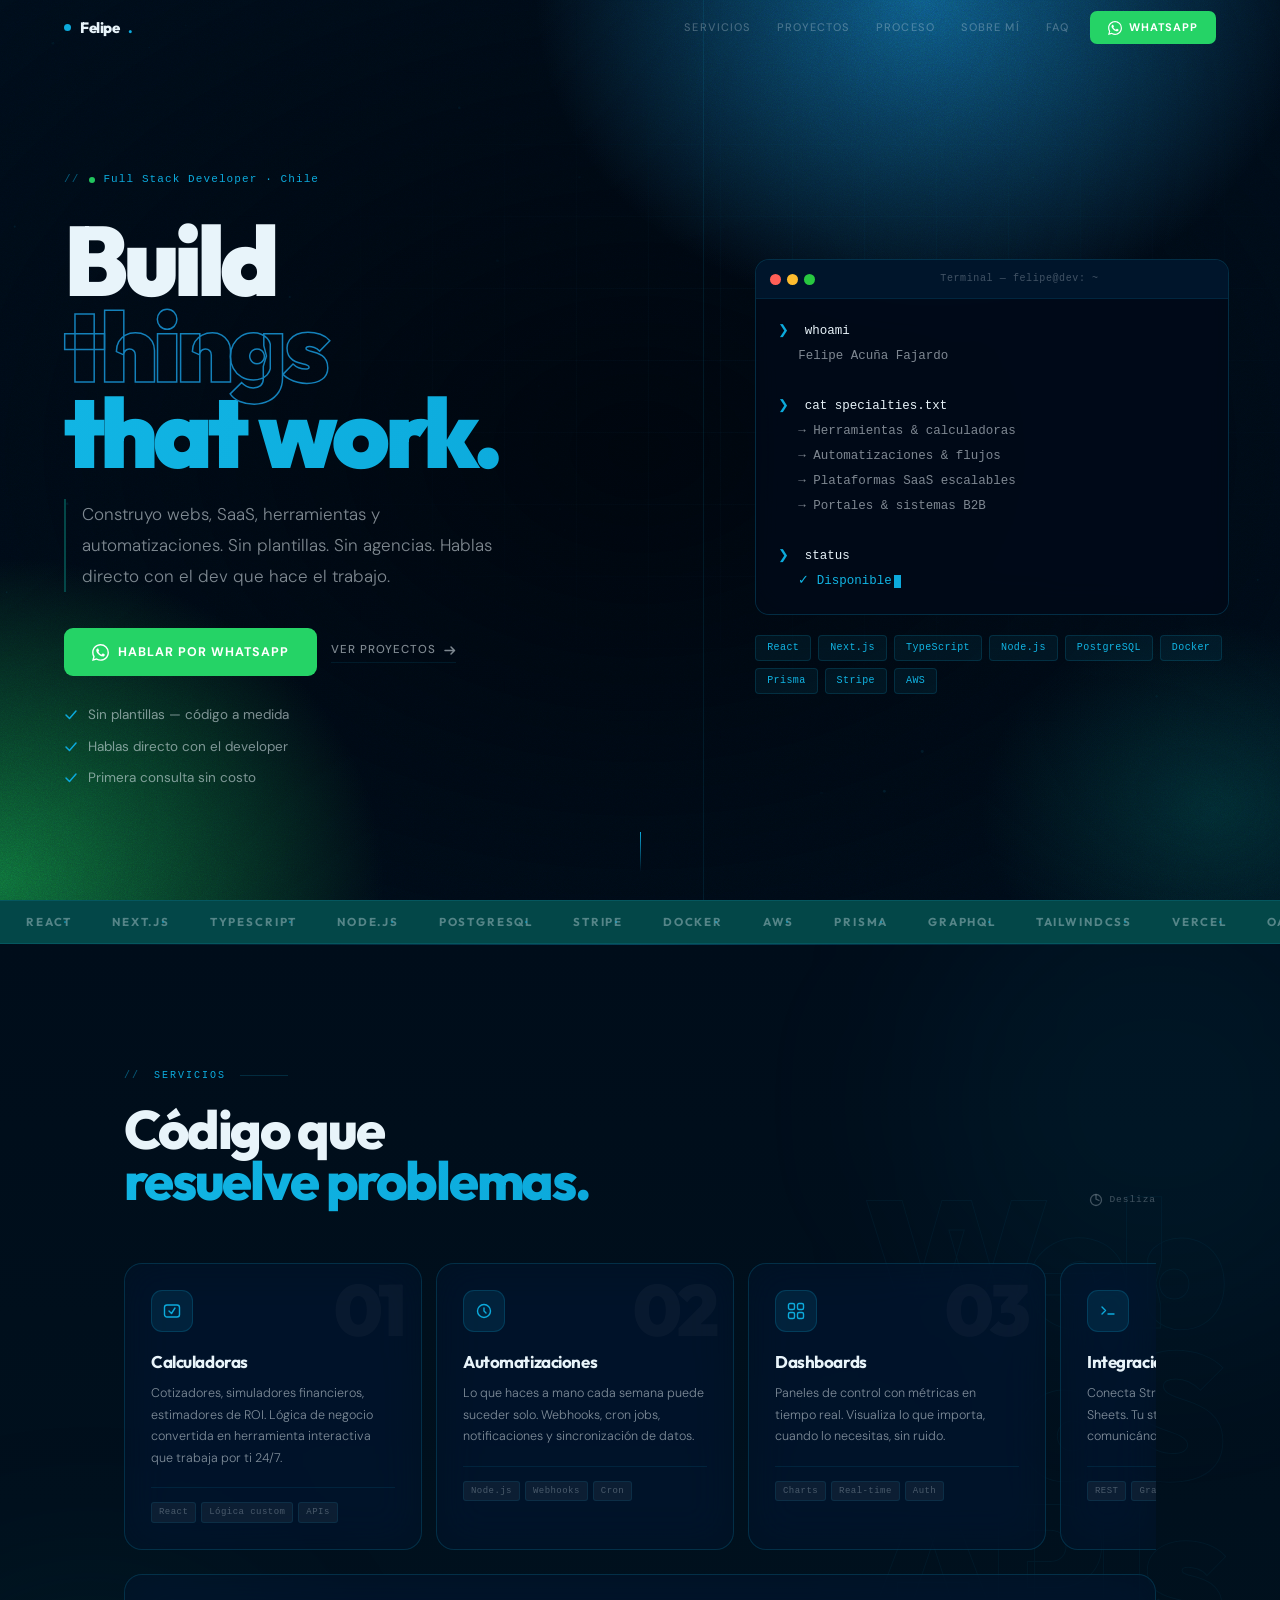
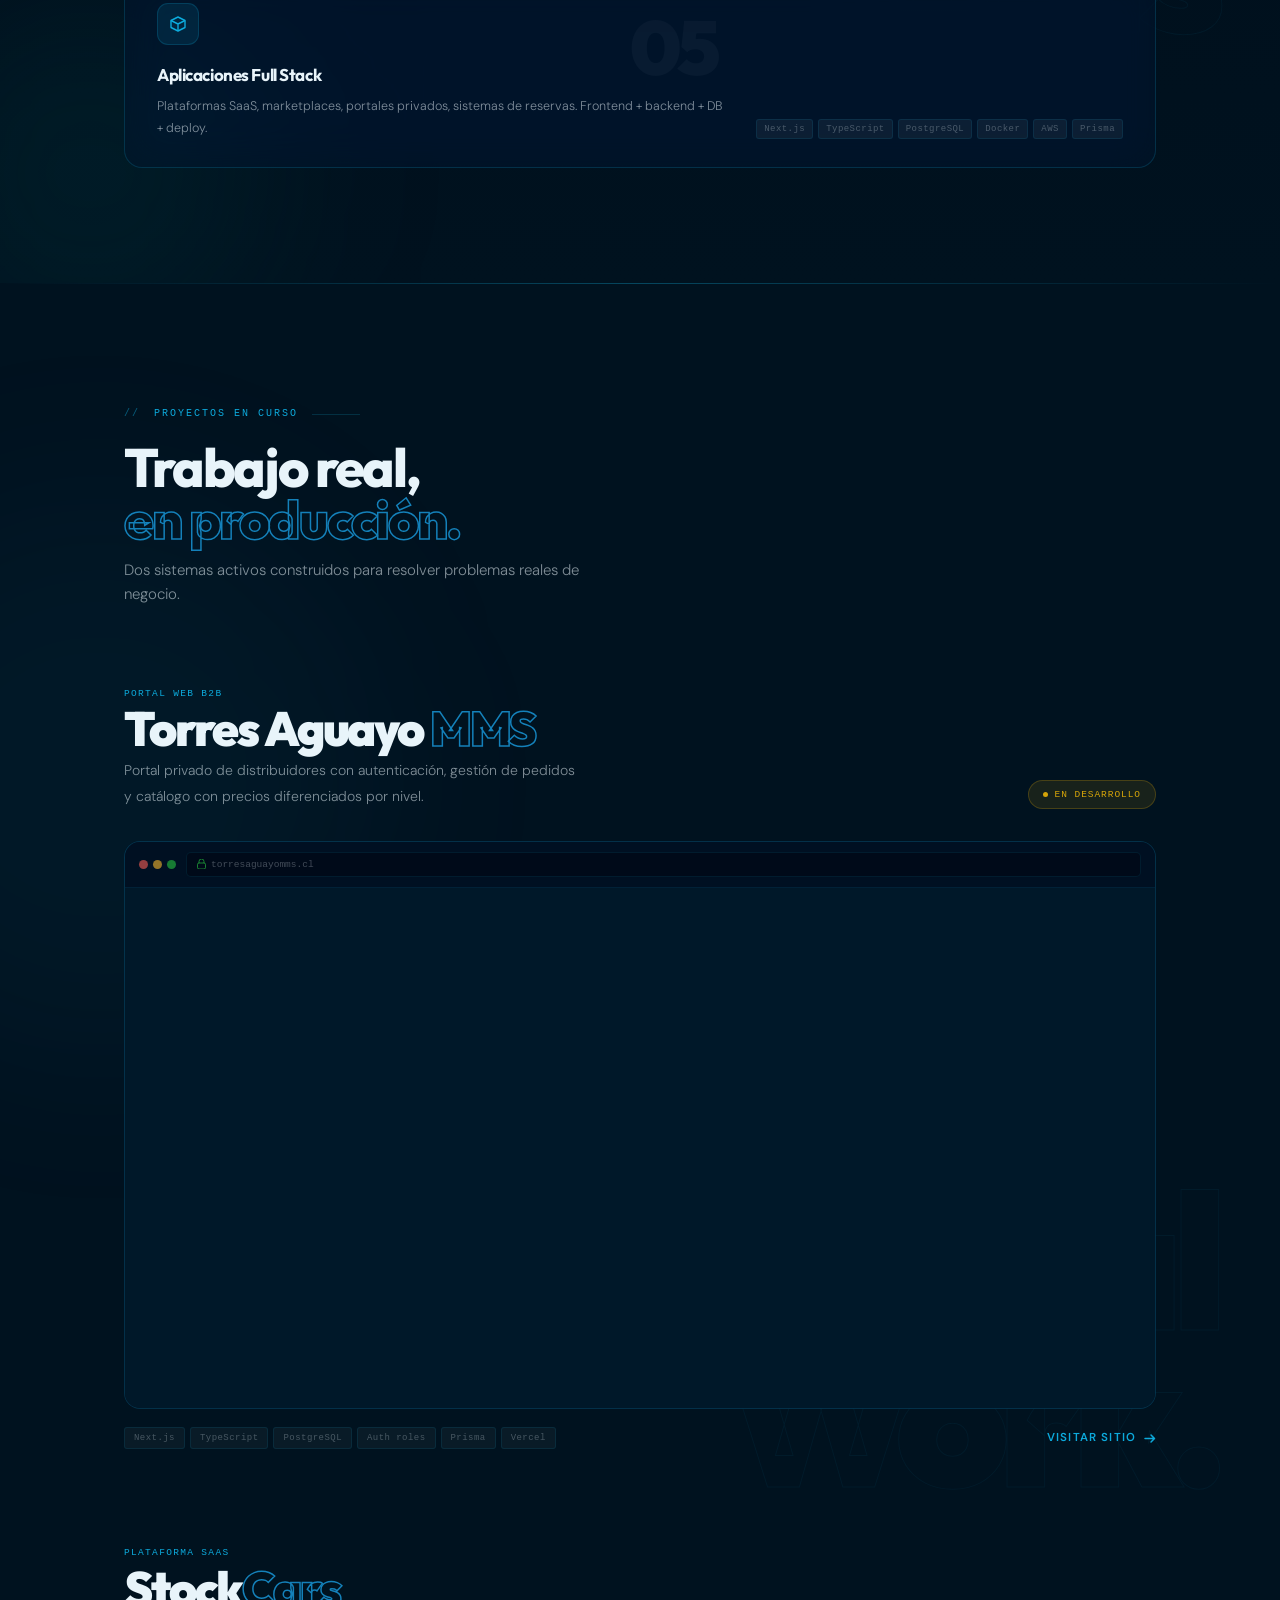
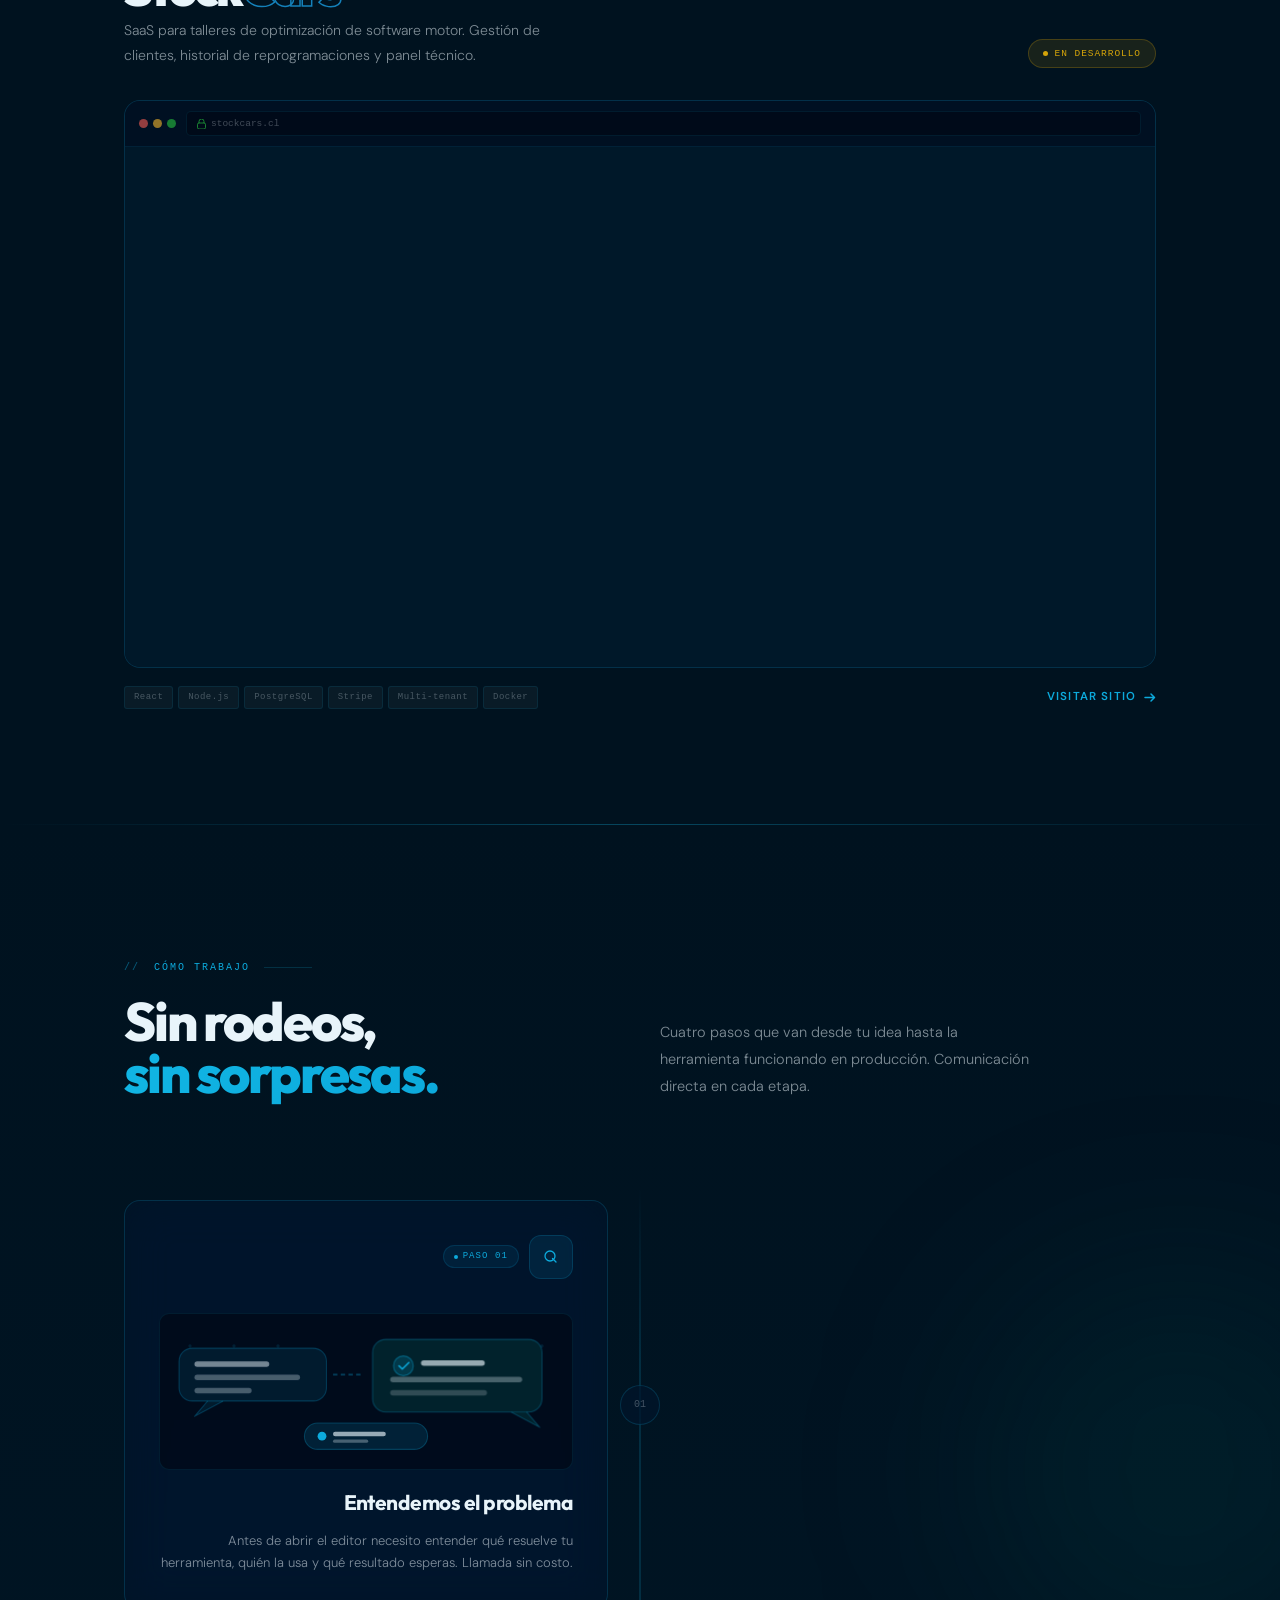
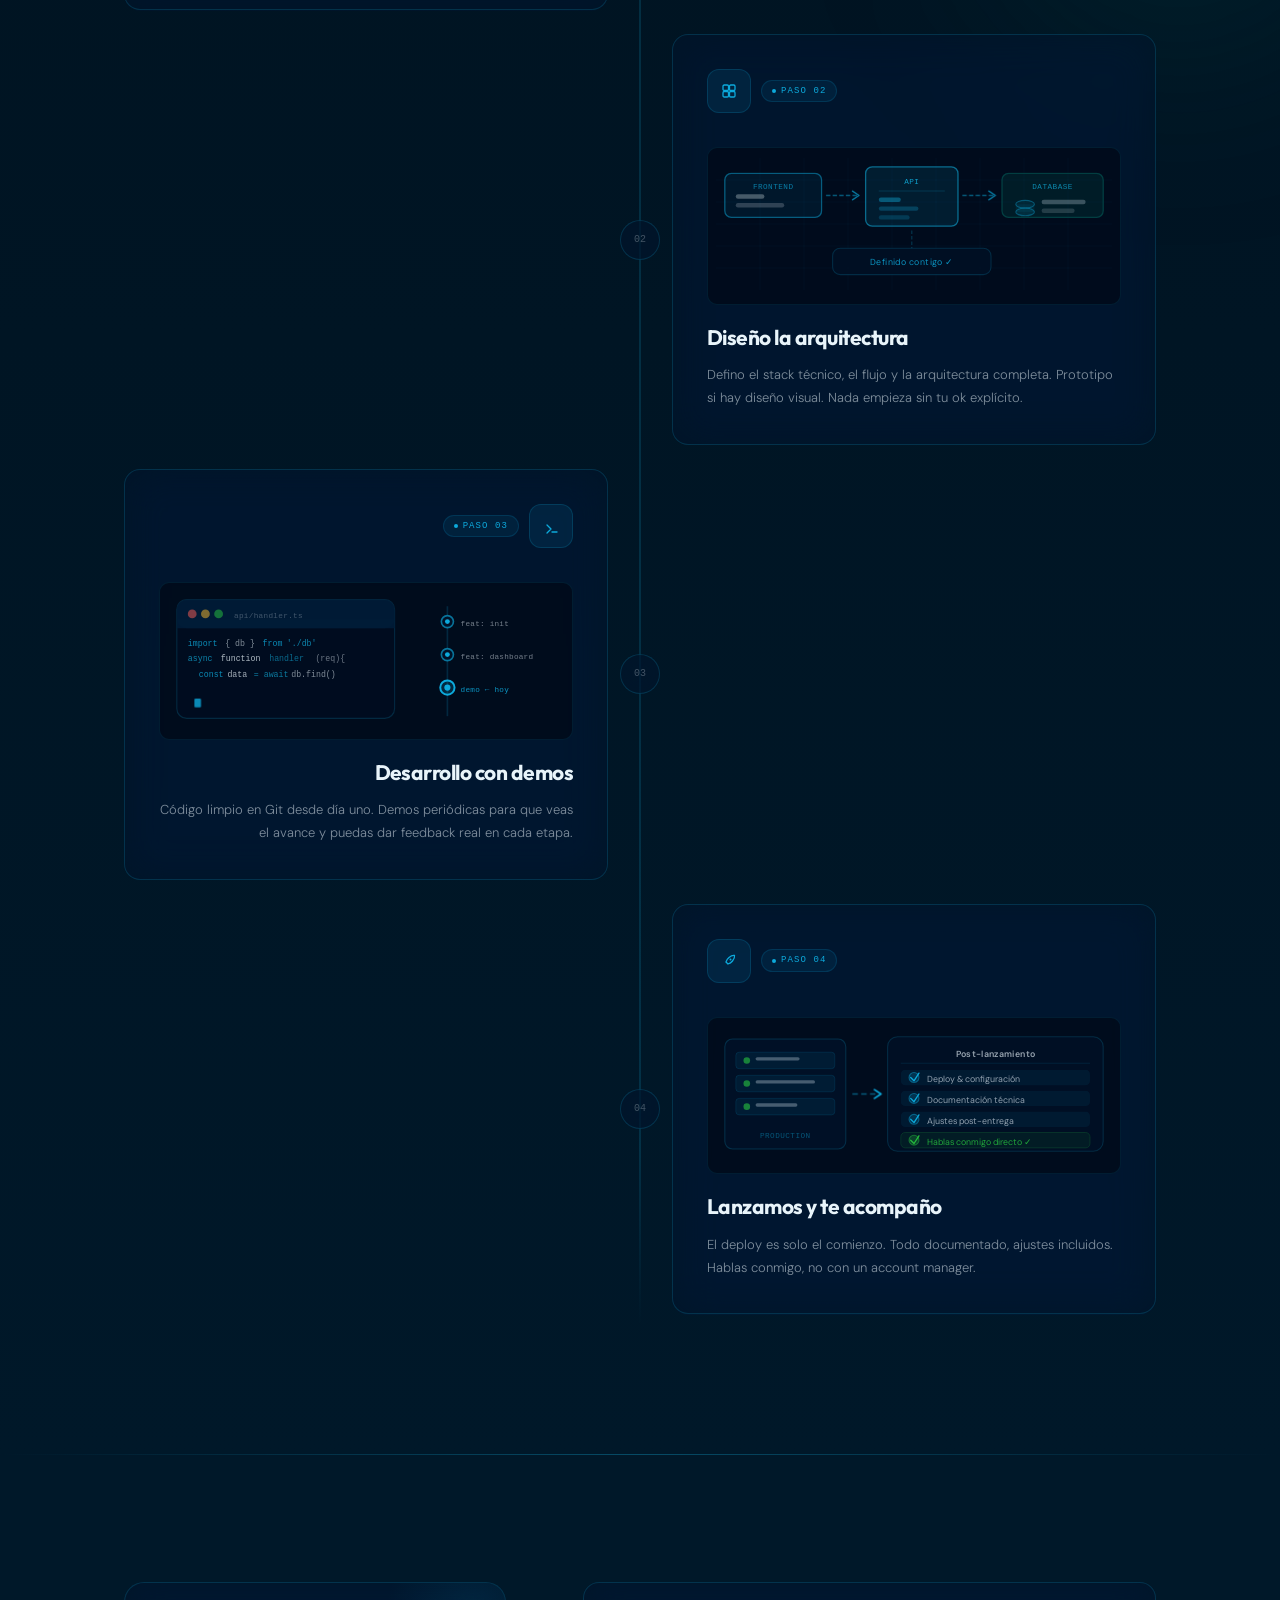
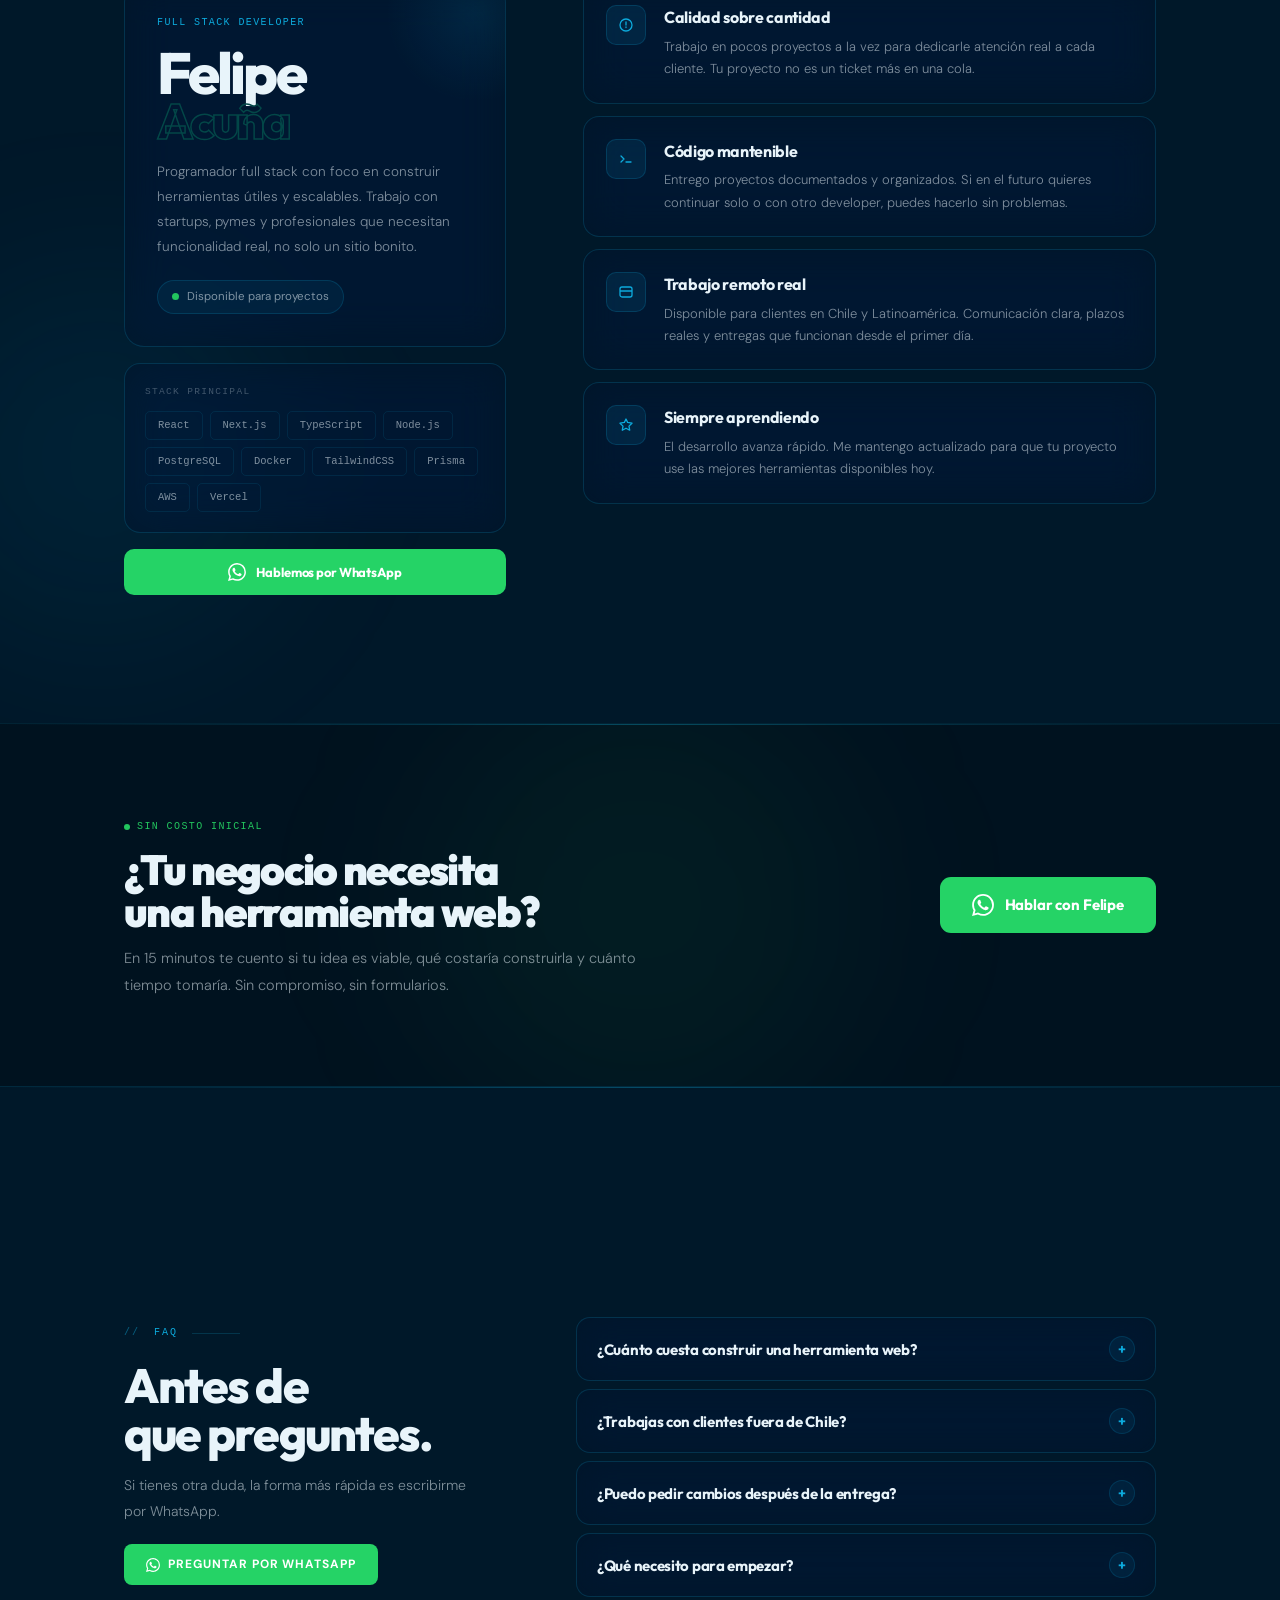
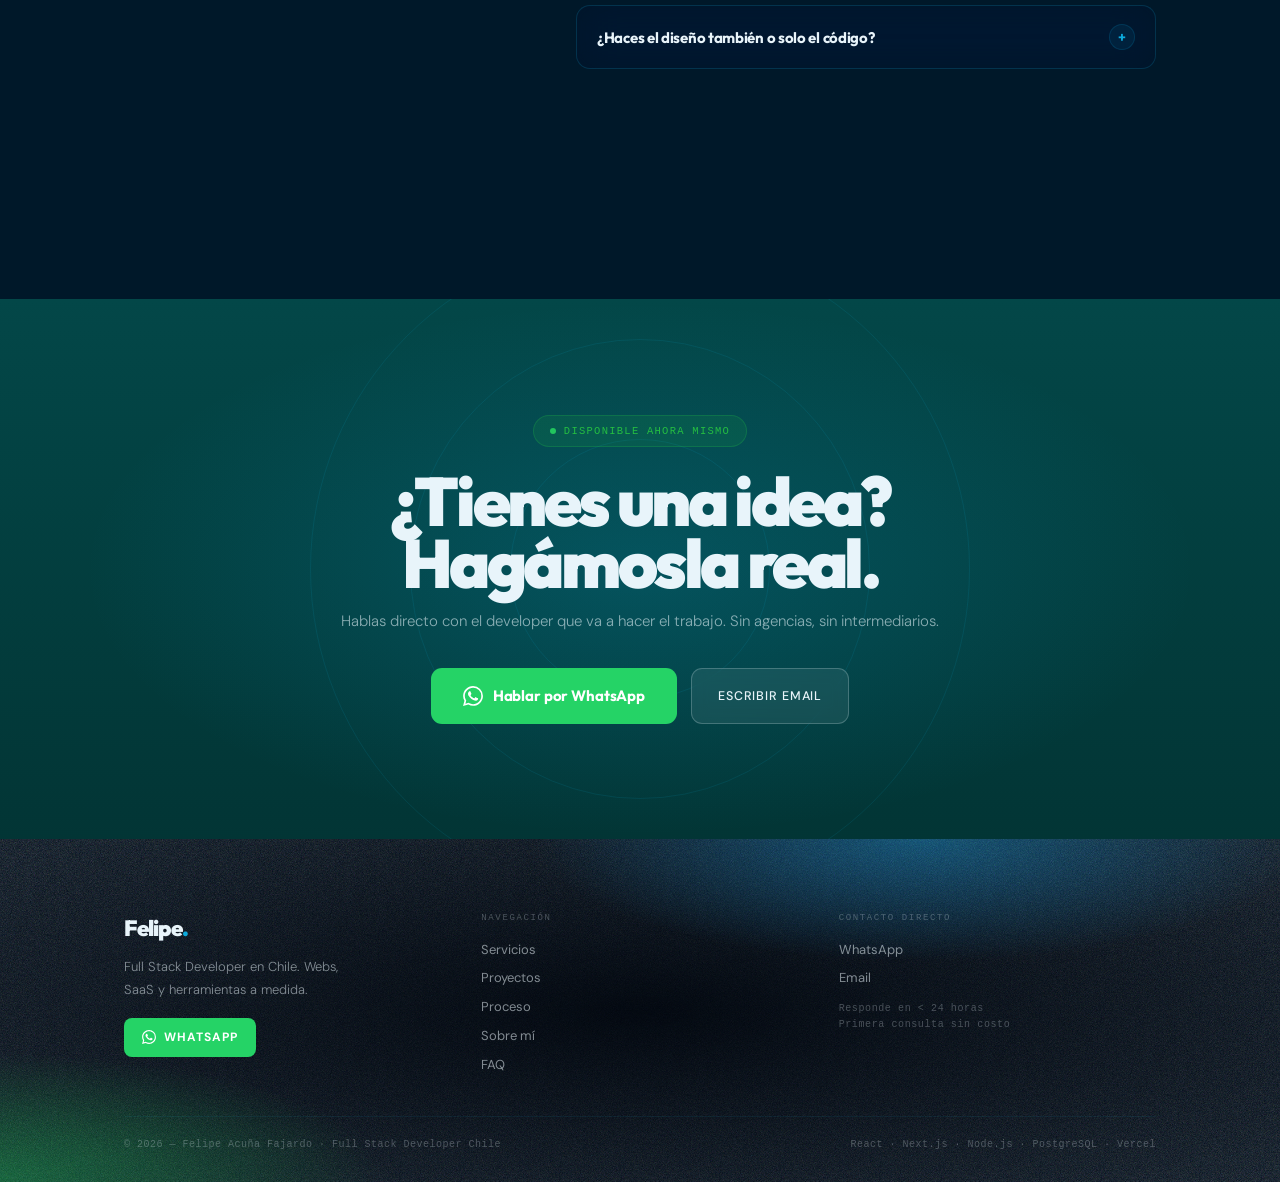
==== index.html @ a8ebe29e "ahora si" ====
<!DOCTYPE html>
<html lang="es">
<head>
<meta charset="UTF-8">
<meta name="viewport" content="width=device-width,initial-scale=1">
<title>Felipe Acuña — Full Stack Developer Chile</title>
<meta name="description" content="Webs, SaaS y herramientas a medida. Sin plantillas. Sin agencias. Hablas directo con el dev.">
<link rel="preconnect" href="https://fonts.googleapis.com">
<link rel="preconnect" href="https://fonts.gstatic.com" crossorigin>
<link href="https://fonts.googleapis.com/css2?family=DM+Sans:opsz,wght@9..40,300;9..40,400;9..40,500;9..40,700;9..40,800&family=Outfit:wght@700;800;900&display=swap" rel="stylesheet">
<style>
:root{
  --bg:#000d1a;--bg2:#00121f;--bg3:#001829;
  --fg:#e8f4fa;--muted:rgba(232,244,250,.54);--sub:rgba(232,244,250,.28);
  --accent:#0CAADC;--acc2:#11B5E4;--acc3:#1481BA;--green:#22c55e;
  --border:rgba(17,181,228,.10);--borderHi:rgba(17,181,228,.32);--borderMd:rgba(17,181,228,.18);
  --glass:rgba(0,20,40,.55);--blur:blur(22px) saturate(1.9);
  --d:'Outfit',system-ui,sans-serif;--b:'DM Sans',system-ui,sans-serif;--m:'SF Mono','Fira Code',monospace;
  --ease:cubic-bezier(.16,1,.3,1);--spring:cubic-bezier(.34,1.56,.64,1);
}
*,*::before,*::after{box-sizing:border-box;margin:0;padding:0;}
html{scroll-behavior:auto;}
body{font-family:var(--b);background:var(--bg);color:var(--fg);-webkit-font-smoothing:antialiased;overflow-x:hidden;line-height:1.6;}
::selection{background:rgba(12,170,220,.22);}
::-webkit-scrollbar{width:3px;}::-webkit-scrollbar-track{background:var(--bg2);}::-webkit-scrollbar-thumb{background:var(--accent);border-radius:2px;}
a{color:inherit;text-decoration:none;}ul,ol{list-style:none;}button{cursor:pointer;border:none;background:none;font-family:inherit;}
.wrap{max-width:1160px;margin:0 auto;padding:0 clamp(20px,5vw,72px);}

/* ── KEYFRAMES ── */
@keyframes fadeUp{from{opacity:0;transform:translateY(22px)}to{opacity:1;transform:none}}
@keyframes fadeRight{from{opacity:0;transform:translateX(20px)}to{opacity:1;transform:none}}
@keyframes blink{0%,100%{opacity:1}50%{opacity:0}}
@keyframes ticker{from{transform:translateX(0)}to{transform:translateX(-50%)}}
@keyframes pulse{0%,100%{opacity:1;transform:scale(1)}50%{opacity:.3;transform:scale(.5)}}
@keyframes shimmer{0%{background-position:200% center}100%{background-position:-200% center}}
@keyframes brandPulse{0%,100%{opacity:1;transform:scale(1)}50%{opacity:.4;transform:scale(.65)}}
@keyframes lineBreath{0%,100%{opacity:.8;transform:scaleY(1)}50%{opacity:.2;transform:scaleY(.4)}}
@keyframes o1{0%,100%{transform:translate(0,0)}33%{transform:translate(-28px,20px)}66%{transform:translate(20px,-16px)}}
@keyframes o2{0%,100%{transform:translate(0,0)}50%{transform:translate(24px,-28px)}}
@keyframes spin{to{transform:rotate(360deg)}}
@keyframes glowPulse{0%,100%{box-shadow:0 0 20px rgba(12,170,220,.12)}50%{box-shadow:0 0 50px rgba(12,170,220,.35)}}
@keyframes slideIn{from{opacity:0;transform:translateX(-20px)}to{opacity:1;transform:none}}
@keyframes svgFU{from{opacity:0;transform:translateY(8px)}to{opacity:1;transform:none}}
@keyframes dashFlow{to{stroke-dashoffset:-20}}
@keyframes svgBlink{0%,100%{opacity:1}50%{opacity:.15}}
@keyframes svgPulse{0%,100%{opacity:.4}50%{opacity:.9}}
@keyframes svgFloat{0%,100%{transform:translateY(0)}50%{transform:translateY(-6px)}}
@keyframes stepPop{from{opacity:0;transform:scale(.85) translateY(16px)}to{opacity:1;transform:none}}
@keyframes connectorGrow{from{stroke-dashoffset:400}to{stroke-dashoffset:0}}

/* ── CANVAS ── */
#cvs{position:fixed;inset:0;pointer-events:none;z-index:0;opacity:.42;}
.orb{position:absolute;border-radius:50%;pointer-events:none;filter:blur(90px);}

/* ── REVEAL SYSTEM ── */
[data-r]{opacity:0;will-change:opacity,transform;transition:opacity .85s var(--ease),transform .85s var(--ease);}
[data-r="up"]{transform:translateY(38px);}
[data-r="left"]{transform:translateX(-36px);}
[data-r="right"]{transform:translateX(36px);}
[data-r="fade"]{transform:translateY(14px);}
[data-r="scale"]{transform:scale(.92) translateY(18px);}
[data-r].in{opacity:1!important;transform:none!important;}
[data-d="1"]{transition-delay:.09s;}[data-d="2"]{transition-delay:.18s;}
[data-d="3"]{transition-delay:.27s;}[data-d="4"]{transition-delay:.36s;}[data-d="5"]{transition-delay:.45s;}
.sr{opacity:0;transform:translateY(32px);transition:opacity .9s var(--ease),transform .9s var(--ease);}
.sr.in{opacity:1;transform:none;}
[data-sr-d="1"]{transition-delay:.08s;}[data-sr-d="2"]{transition-delay:.16s;}
[data-sr-d="3"]{transition-delay:.24s;}[data-sr-d="4"]{transition-delay:.32s;}

/* ── INTRO OVERLAY ── */
#intro{position:fixed;inset:0;z-index:9999;background:#000508;display:flex;align-items:center;justify-content:center;transition:opacity .7s var(--ease);}
#intro.out{opacity:0;pointer-events:none;}
.iterm{width:min(580px,92vw);background:rgba(0,10,24,.98);border:1px solid rgba(17,181,228,.2);border-radius:14px;overflow:hidden;box-shadow:0 0 80px rgba(12,170,220,.18);}
.ibar{background:rgba(0,20,44,.95);border-bottom:1px solid rgba(17,181,228,.1);padding:11px 16px;display:flex;align-items:center;gap:8px;}
.idots{display:flex;gap:6px;}
.idot{width:11px;height:11px;border-radius:50%;}
.idot:nth-child(1){background:#ff5f57;}.idot:nth-child(2){background:#febc2e;}.idot:nth-child(3){background:#28c840;}
.ibar-title{font-family:var(--m);font-size:10px;color:rgba(232,244,250,.3);flex:1;text-align:center;letter-spacing:.05em;}
.iprog{height:2px;background:rgba(17,181,228,.1);}
.iprogfill{height:100%;background:linear-gradient(90deg,var(--accent),var(--acc2));width:0;transition:width .25s ease;}
.ibody{padding:22px 24px;font-family:var(--m);font-size:12.5px;line-height:2;min-height:172px;overflow:hidden;}
.iline{display:flex;gap:8px;opacity:0;}
.iline.show{animation:slideIn .28s var(--ease) forwards;}
.iprompt{color:var(--accent);}
.icmd{color:var(--fg);}
.iout{color:rgba(232,244,250,.52);padding-left:20px;display:block;}
.iout.g{color:rgba(40,200,64,.9);}
.iout.b{color:#11B5E4;}
.icursor{display:inline-block;width:8px;height:14px;background:var(--accent);vertical-align:middle;margin-left:2px;animation:blink .9s step-end infinite;}

/* ── NAV ── */
.nav{position:fixed;top:0;left:0;right:0;z-index:100;height:56px;display:flex;align-items:center;justify-content:space-between;padding:0 clamp(20px,5vw,72px);border-bottom:1px solid transparent;transition:background .4s,border-color .4s;}
.nav.on{background:rgba(0,10,20,.92);border-color:var(--border);backdrop-filter:var(--blur);-webkit-backdrop-filter:var(--blur);}
.nbrand{display:flex;align-items:center;gap:9px;font-family:var(--d);font-size:15px;font-weight:800;letter-spacing:-.03em;}
.nbrand em{color:var(--accent);font-style:normal;}
.ndot{width:7px;height:7px;border-radius:50%;background:var(--accent);animation:brandPulse 3s ease-in-out infinite;}
.nmenu{display:flex;align-items:center;gap:4px;}
.nlink{font-size:11px;font-weight:500;letter-spacing:.1em;text-transform:uppercase;color:var(--sub);padding:6px 11px;border-radius:6px;transition:color .2s,background .2s;}
.nlink:hover,.nlink.on{color:var(--fg);background:rgba(17,181,228,.07);}
.nwa{display:inline-flex;align-items:center;gap:7px;font-size:11px;font-weight:700;letter-spacing:.08em;text-transform:uppercase;padding:8px 18px;border-radius:7px;background:#25D366;color:#fff;margin-left:6px;transition:transform .25s var(--ease),box-shadow .25s,background .2s;}
.nwa:hover{background:#20bc5a;transform:translateY(-1px);box-shadow:0 8px 24px rgba(37,211,102,.35);}
.ham{display:none;padding:6px;color:var(--sub);}
.mob{position:fixed;inset:0;z-index:200;background:rgba(0,8,18,.97);backdrop-filter:blur(28px);display:flex;flex-direction:column;align-items:center;justify-content:center;gap:4px;transform:translateY(-100%);transition:transform .5s var(--ease);}
.mob.open{transform:none;}
.mob-x{position:absolute;top:16px;right:18px;font-size:22px;color:var(--sub);background:none;border:none;cursor:pointer;}
.mob-a{font-family:var(--d);font-size:clamp(26px,6vw,40px);font-weight:800;color:var(--sub);letter-spacing:-.04em;padding:8px 24px;transition:color .2s,transform .25s var(--ease);}
.mob-a:hover{color:var(--fg);transform:translateX(8px);}
.mob-line{width:40px;height:1px;background:var(--border);margin:12px 0;}
.mob-wa{display:inline-flex;align-items:center;gap:10px;background:#25D366;color:#fff;font-family:var(--d);font-size:18px;font-weight:700;letter-spacing:-.02em;padding:14px 28px;border-radius:10px;margin-top:8px;}

/* ── HERO ── */
#hero{min-height:100vh;display:grid;grid-template-columns:55fr 45fr;position:relative;overflow:hidden;}
.hbg{position:absolute;inset:0;pointer-events:none;
  background:radial-gradient(ellipse 58% 68% at 72% 0%,rgba(20,129,186,.65) 0%,transparent 52%),
    radial-gradient(ellipse 60% 72% at 0% 98%,rgba(22,163,74,.62) 0%,transparent 50%),
    radial-gradient(ellipse 40% 45% at 95% 90%,rgba(3,71,72,.5) 0%,transparent 46%),
    radial-gradient(ellipse 100% 100% at 50% 50%,rgba(0,5,12,.92) 0%,transparent 70%);}
.hgrain{position:absolute;inset:0;pointer-events:none;z-index:1;opacity:.42;mix-blend-mode:overlay;
  background-image:url("data:image/svg+xml,%3Csvg viewBox='0 0 256 256' xmlns='http://www.w3.org/2000/svg'%3E%3Cfilter id='n'%3E%3CfeTurbulence type='fractalNoise' baseFrequency='0.78' numOctaves='4' stitchTiles='stitch'/%3E%3C/filter%3E%3Crect width='100%25' height='100%25' filter='url(%23n)' opacity='1'/%3E%3C/svg%3E");background-size:160px;}
.hgrid{position:absolute;inset:0;pointer-events:none;
  background-image:linear-gradient(rgba(17,181,228,.03) 1px,transparent 1px),linear-gradient(90deg,rgba(17,181,228,.03) 1px,transparent 1px);
  background-size:72px 72px;mask-image:radial-gradient(ellipse 70% 60% at 65% 40%,black 15%,transparent 75%);}

.hleft{display:flex;flex-direction:column;justify-content:center;padding:clamp(100px,13vw,160px) clamp(20px,5vw,72px) clamp(60px,8vw,100px);position:relative;z-index:2;border-right:1px solid var(--border);}
.heyebrow{display:inline-flex;align-items:center;gap:8px;font-family:var(--m);font-size:11px;color:var(--accent);letter-spacing:.1em;margin-bottom:28px;opacity:0;animation:fadeUp .7s var(--ease) .05s forwards;}
.heyebrow::before{content:'//';opacity:.5;margin-right:2px;}
.edot{width:6px;height:6px;border-radius:50%;background:var(--green);animation:pulse 2.5s ease-in-out infinite;}

.hh1{font-family:var(--d);font-size:clamp(52px,8.5vw,98px);font-weight:900;line-height:.88;letter-spacing:-.05em;margin-bottom:24px;opacity:0;animation:fadeUp .95s var(--ease) .18s forwards;}
.hh1 .w1{display:block;color:var(--fg);}
.hh1 .w2{display:block;color:transparent;-webkit-text-stroke:1.5px var(--acc3);}
.hh1 .w3{display:block;background:linear-gradient(105deg,var(--acc2) 0%,var(--accent) 45%,var(--acc2) 100%);-webkit-background-clip:text;-webkit-text-fill-color:transparent;background-clip:text;background-size:200% auto;animation:shimmer 4s linear infinite;}

.hsub{font-size:clamp(15px,1.5vw,17px);font-weight:300;line-height:1.82;color:var(--muted);max-width:440px;border-left:2px solid #034748;padding-left:16px;opacity:0;animation:fadeUp .85s var(--ease) .38s forwards;}
.hactions{display:flex;gap:14px;align-items:center;flex-wrap:wrap;margin-top:36px;opacity:0;animation:fadeUp .8s var(--ease) .54s forwards;}
.btnwa{display:inline-flex;align-items:center;gap:9px;font-size:12.5px;font-weight:700;letter-spacing:.08em;text-transform:uppercase;padding:14px 28px;border-radius:9px;background:#25D366;color:#fff;transition:transform .3s var(--ease),box-shadow .3s,background .2s;position:relative;overflow:hidden;}
.btnwa::after{content:'';position:absolute;inset:0;background:linear-gradient(105deg,transparent 40%,rgba(255,255,255,.12) 50%,transparent 60%);transform:translateX(-120%);transition:transform .6s var(--ease);}
.btnwa:hover::after{transform:translateX(120%);}
.btnwa:hover{background:#20bc5a;transform:translateY(-2px);box-shadow:0 14px 40px rgba(37,211,102,.38);}
.btnout{display:inline-flex;align-items:center;gap:7px;font-size:11.5px;font-weight:500;letter-spacing:.09em;text-transform:uppercase;color:var(--muted);border-bottom:1px solid var(--border);padding-bottom:2px;transition:color .2s,border-color .2s,gap .25s var(--ease);}
.btnout:hover{color:var(--fg);border-color:var(--accent);gap:11px;}

.hbenefits{display:flex;flex-direction:column;gap:10px;margin-top:28px;opacity:0;animation:fadeUp .7s var(--ease) .65s forwards;}
.hb{display:flex;align-items:center;gap:10px;font-size:13.5px;font-weight:400;color:var(--muted);}
.hb svg{color:var(--accent);flex-shrink:0;}

.hright{display:flex;flex-direction:column;justify-content:center;padding:clamp(100px,12vw,160px) clamp(20px,4vw,56px) clamp(60px,8vw,100px);position:relative;z-index:2;gap:20px;}
.mwin{background:var(--glass);border:1px solid var(--borderMd);border-radius:14px;overflow:hidden;backdrop-filter:var(--blur);-webkit-backdrop-filter:var(--blur);opacity:0;animation:fadeRight .9s var(--ease) .3s forwards;}
.mbar{background:rgba(0,22,44,.92);border-bottom:1px solid var(--border);padding:11px 14px;display:flex;align-items:center;gap:10px;}
.mdots{display:flex;gap:6px;}
.mdot{width:11px;height:11px;border-radius:50%;}
.mdot:nth-child(1){background:#ff5f57;}.mdot:nth-child(2){background:#febc2e;}.mdot:nth-child(3){background:#28c840;}
.mtitle{font-family:var(--m);font-size:10px;color:var(--sub);letter-spacing:.06em;flex:1;text-align:center;}
.tbody{padding:20px 22px;font-family:var(--m);font-size:12.5px;line-height:2;color:var(--muted);background:rgba(0,8,20,.72);}
.tp{display:flex;gap:8px;}.tpr{color:var(--accent);}.tcmd{color:var(--fg);}
.tout{color:var(--muted);padding-left:20px;display:block;}
.tcursor{display:inline-block;width:7px;height:13px;background:var(--accent);vertical-align:middle;margin-left:2px;animation:blink .9s step-end infinite;}
.pills{display:flex;flex-wrap:wrap;gap:7px;opacity:0;animation:fadeRight .8s var(--ease) .6s forwards;}
.pill{font-family:var(--m);font-size:10px;color:var(--acc2);background:rgba(17,181,228,.07);border:1px solid rgba(17,181,228,.16);border-radius:4px;padding:4px 11px;letter-spacing:.04em;transition:background .2s,border-color .2s,transform .25s var(--spring);cursor:default;}
.pill:hover{background:rgba(17,181,228,.16);border-color:rgba(17,181,228,.38);transform:translateY(-2px);}
.sind{position:absolute;bottom:28px;left:50%;transform:translateX(-50%);display:flex;flex-direction:column;align-items:center;gap:6px;z-index:2;opacity:0;animation:fadeUp .6s var(--ease) 1.2s forwards;}
.sline{width:1px;height:40px;background:linear-gradient(to bottom,var(--accent),transparent);animation:lineBreath 2.2s ease-in-out infinite;}

/* ── MARQUEE ── */
.marquee{background:#034748;border-top:1px solid rgba(17,181,228,.15);border-bottom:1px solid rgba(17,181,228,.15);overflow:hidden;position:relative;z-index:2;}
.mtrack{display:flex;white-space:nowrap;animation:ticker 28s linear infinite;}
.mtrack:hover{animation-play-state:paused;}
.mi{display:inline-flex;align-items:center;font-family:var(--d);font-size:11.5px;font-weight:700;letter-spacing:.16em;text-transform:uppercase;color:rgba(232,244,250,.36);padding:12px 26px;}
.msep{color:var(--accent);opacity:.6;margin:0 -8px;}

/* ── SECTION HEADING UTILS ── */
.sec-over{display:inline-flex;align-items:center;gap:14px;font-family:var(--m);font-size:10px;font-weight:500;letter-spacing:.2em;text-transform:uppercase;color:var(--accent);margin-bottom:20px;}
.sec-over::before{content:'//';opacity:.5;}
.sec-over::after{content:'';width:48px;height:1px;background:var(--borderMd);}
.sec-h{font-family:var(--d);font-size:clamp(30px,4.8vw,54px);font-weight:800;line-height:.96;letter-spacing:-.04em;}
.grad{background:linear-gradient(110deg,#11B5E4,#0CAADC,#11B5E4);-webkit-background-clip:text;-webkit-text-fill-color:transparent;background-clip:text;background-size:200% auto;animation:shimmer 4s linear infinite;}
.outline{color:transparent;-webkit-text-stroke:1.5px var(--acc3);}
.sep-line{height:1px;background:linear-gradient(90deg,transparent,var(--borderHi),transparent);position:absolute;top:0;left:0;right:0;}

/* ── SERVICIOS ── */
#servicios{padding:clamp(72px,9vw,120px) 0;position:relative;z-index:2;overflow:hidden;background:linear-gradient(180deg,var(--bg) 0%,var(--bg2) 100%);}
.srv-bgword{position:absolute;right:clamp(20px,5vw,72px);top:50%;transform:translateY(-50%);font-family:var(--d);font-size:clamp(80px,14vw,180px);font-weight:900;letter-spacing:-.06em;line-height:.85;color:transparent;-webkit-text-stroke:1px rgba(17,181,228,.055);pointer-events:none;z-index:0;user-select:none;text-align:right;}
.srv-head{display:flex;align-items:flex-end;justify-content:space-between;flex-wrap:wrap;gap:20px;margin-bottom:clamp(36px,5vw,56px);}
.srv-row{display:flex;gap:14px;overflow-x:auto;padding-bottom:10px;scrollbar-width:none;}
.srv-row::-webkit-scrollbar{display:none;}
.sc{flex-shrink:0;width:clamp(248px,30vw,298px);background:var(--glass);border:1px solid var(--borderMd);border-radius:18px;padding:26px;position:relative;overflow:hidden;backdrop-filter:var(--blur);-webkit-backdrop-filter:var(--blur);transition:border-color .35s,transform .45s var(--ease),box-shadow .35s;cursor:default;}
.sc::before{content:'';position:absolute;inset:0;background:linear-gradient(108deg,transparent 40%,rgba(17,181,228,.055) 50%,transparent 60%);transform:translateX(-120%);transition:transform .65s var(--ease);}
.sc::after{content:'';position:absolute;top:0;left:15%;right:15%;height:1px;background:linear-gradient(90deg,transparent,var(--accent),var(--acc2),transparent);opacity:0;transition:opacity .35s;}
.sc:hover{border-color:var(--borderHi);transform:translateY(-6px) scale(1.015);box-shadow:0 24px 60px rgba(0,0,0,.44);}
.sc:hover::before{transform:translateX(120%);}
.sc:hover::after{opacity:1;}
.sc-num{position:absolute;top:10px;right:18px;font-family:var(--d);font-size:72px;font-weight:900;color:var(--fg);opacity:.03;letter-spacing:-.06em;line-height:1;pointer-events:none;transition:opacity .35s;}
.sc:hover .sc-num{opacity:.07;}
.sc-ico{width:42px;height:42px;border-radius:11px;background:rgba(12,170,220,.11);border:1px solid rgba(12,170,220,.2);display:flex;align-items:center;justify-content:center;color:var(--accent);margin-bottom:16px;transition:background .3s,color .3s,transform .35s var(--spring),box-shadow .3s;}
.sc:hover .sc-ico{background:var(--accent);color:#fff;transform:rotate(-9deg) scale(1.08);box-shadow:0 8px 22px rgba(12,170,220,.38);}
.sc-name{font-family:var(--d);font-size:17px;font-weight:700;letter-spacing:-.025em;margin-bottom:8px;color:var(--fg);}
.sc-desc{font-size:12.5px;font-weight:300;line-height:1.72;color:var(--muted);}
.sc-tags{margin-top:18px;padding-top:14px;border-top:1px solid var(--border);display:flex;flex-wrap:wrap;gap:5px;}
.sc-tag{font-family:var(--m);font-size:9px;color:var(--sub);letter-spacing:.05em;background:rgba(232,244,250,.05);border:1px solid var(--border);padding:2px 7px;border-radius:3px;transition:color .2s,background .2s;}
.sc:hover .sc-tag{color:var(--acc2);background:rgba(17,181,228,.08);}
.sc-wide{background:var(--glass);border:1px solid var(--borderMd);border-radius:18px;padding:28px 32px;margin-top:14px;display:flex;gap:28px;align-items:center;flex-wrap:wrap;backdrop-filter:var(--blur);-webkit-backdrop-filter:var(--blur);position:relative;overflow:hidden;transition:border-color .35s,transform .4s var(--ease),box-shadow .35s;}
.sc-wide::before{content:'';position:absolute;inset:0;background:linear-gradient(108deg,transparent 35%,rgba(17,181,228,.05) 50%,transparent 65%);transform:translateX(-120%);transition:transform .7s var(--ease);}
.sc-wide:hover::before{transform:translateX(120%);}
.sc-wide:hover{border-color:var(--borderHi);transform:translateY(-2px);box-shadow:0 16px 44px rgba(0,0,0,.32);}
.sc-wide:hover .sc-ico{background:var(--accent);color:#fff;transform:rotate(-9deg) scale(1.08);}

/* ── PROYECTOS ── */
#proyectos{padding:clamp(72px,9vw,120px) 0;position:relative;z-index:2;overflow:hidden;background:var(--bg2);}
.proj-bg-txt{position:absolute;right:clamp(20px,5vw,72px);top:50%;transform:translateY(-55%);font-family:var(--d);font-size:clamp(90px,15vw,200px);font-weight:900;letter-spacing:-.06em;line-height:.82;color:transparent;-webkit-text-stroke:1px rgba(17,181,228,.055);pointer-events:none;z-index:0;user-select:none;text-align:right;}
.pj-block{position:relative;z-index:1;margin-bottom:clamp(56px,8vw,96px);}
.pj-block:last-child{margin-bottom:0;}
.pj-header{display:flex;align-items:flex-end;justify-content:space-between;flex-wrap:wrap;gap:20px;margin-bottom:clamp(20px,3vw,32px);}
.pj-kicker{font-family:var(--m);font-size:9.5px;color:var(--accent);letter-spacing:.14em;text-transform:uppercase;margin-bottom:6px;}
.pj-name{font-family:var(--d);font-size:clamp(28px,4vw,48px);font-weight:900;letter-spacing:-.045em;line-height:.9;color:var(--fg);}
.pj-desc{font-size:14px;font-weight:300;line-height:1.8;color:var(--muted);max-width:460px;margin-top:8px;}
.pj-status{display:inline-flex;align-items:center;gap:7px;font-family:var(--m);font-size:9.5px;letter-spacing:.1em;text-transform:uppercase;padding:6px 14px;border-radius:20px;background:rgba(234,179,8,.1);border:1px solid rgba(234,179,8,.22);color:rgba(234,179,8,.9);flex-shrink:0;}
.pj-status-dot{width:5px;height:5px;border-radius:50%;background:rgba(234,179,8,.9);animation:pulse 2s ease-in-out infinite;}
.pj-window{background:var(--glass);border:1px solid var(--borderMd);border-radius:16px;overflow:hidden;backdrop-filter:var(--blur);-webkit-backdrop-filter:var(--blur);transition:border-color .4s,box-shadow .4s,transform .5s var(--ease);animation:glowPulse 5s ease-in-out infinite;}
.pj-window:hover{border-color:var(--borderHi);transform:translateY(-4px);box-shadow:0 32px 80px rgba(0,0,0,.5);}
.pj-chrome{background:rgba(0,16,34,.94);border-bottom:1px solid var(--border);padding:10px 14px;display:flex;align-items:center;gap:10px;}
.pj-dots{display:flex;gap:5px;}
.pj-dot{width:9px;height:9px;border-radius:50%;}
.pj-dot:nth-child(1){background:rgba(255,95,86,.58);}.pj-dot:nth-child(2){background:rgba(254,188,46,.58);}.pj-dot:nth-child(3){background:rgba(40,200,64,.58);}
.pj-url{flex:1;background:rgba(0,10,24,.82);border:1px solid var(--border);border-radius:5px;padding:4px 10px;font-family:var(--m);font-size:9.5px;color:var(--sub);display:flex;align-items:center;gap:5px;overflow:hidden;text-overflow:ellipsis;white-space:nowrap;}
.pj-lock{color:rgba(40,200,64,.7);flex-shrink:0;}
.pj-iframe-wrap{position:relative;height:520px;overflow:hidden;background:var(--bg3);}
.pj-iframe-wrap iframe{width:100%;height:100%;border:none;display:block;}
.pj-loading{position:absolute;inset:0;display:flex;flex-direction:column;align-items:center;justify-content:center;gap:14px;background:var(--bg3);z-index:1;transition:opacity .5s;}
.pj-loading.hidden{opacity:0;pointer-events:none;}
.pj-loader{width:36px;height:36px;border-radius:50%;border:2px solid var(--border);border-top-color:var(--accent);animation:spin .8s linear infinite;}
.pj-loading-txt{font-family:var(--m);font-size:10px;color:var(--sub);letter-spacing:.1em;}
.pj-footer{display:flex;align-items:center;justify-content:space-between;flex-wrap:wrap;gap:14px;margin-top:18px;}
.pj-stack{display:flex;flex-wrap:wrap;gap:5px;}
.pj-chip{font-family:var(--m);font-size:9px;color:var(--sub);letter-spacing:.05em;background:rgba(232,244,250,.04);border:1px solid var(--border);padding:3px 9px;border-radius:3px;transition:color .2s,background .2s;}
.pj-chip:hover{color:var(--acc2);background:rgba(17,181,228,.08);}
.pj-link{display:inline-flex;align-items:center;gap:7px;font-size:11.5px;font-weight:600;letter-spacing:.1em;text-transform:uppercase;color:var(--accent);transition:gap .25s var(--ease),color .2s;}
.pj-link:hover{gap:12px;color:var(--acc2);}

/* ── PROCESO — sticky scroll timeline ── */
#proceso{position:relative;z-index:2;overflow:hidden;background:linear-gradient(180deg,var(--bg2) 0%,var(--bg3) 100%);}
.proc-sticky-wrap{display:flex;position:relative;}
/* Left: sticky label column */
.proc-nav{
  position:sticky;top:0;height:100vh;
  width:260px;flex-shrink:0;
  display:flex;flex-direction:column;justify-content:center;
  padding:0 0 0 clamp(20px,5vw,72px);
  z-index:3;
}
.proc-nav-inner{padding:32px 0;}
.proc-nav-step{
  display:flex;align-items:center;gap:14px;
  padding:14px 0;cursor:default;
  opacity:.3;
  transition:opacity .4s;
  border-left:2px solid transparent;
  padding-left:16px;
  transition:opacity .4s,border-color .4s;
}
.proc-nav-step.active{opacity:1;border-left-color:var(--accent);}
.proc-nav-num{
  font-family:var(--m);font-size:10px;color:var(--accent);
  letter-spacing:.12em;text-transform:uppercase;
  background:rgba(12,170,220,.08);border:1px solid rgba(12,170,220,.18);
  border-radius:20px;padding:3px 10px;transition:background .4s;
}
.proc-nav-step.active .proc-nav-num{background:rgba(12,170,220,.18);}
.proc-nav-title{font-family:var(--d);font-size:14px;font-weight:700;letter-spacing:-.02em;color:var(--fg);}
/* Right: scrolling steps */
.proc-steps{flex:1;padding:clamp(72px,9vw,120px) clamp(20px,4vw,56px) clamp(72px,9vw,120px) 40px;}
.proc-head-wrap{margin-bottom:clamp(56px,7vw,80px);}
.proc-step{
  min-height:80vh;display:flex;align-items:center;
  padding:40px 0;
  opacity:.2;transform:translateY(20px) scale(.98);
  transition:opacity .7s var(--ease),transform .7s var(--ease);
}
.proc-step.active{opacity:1;transform:none;}
.proc-card{
  width:100%;max-width:680px;
  background:var(--glass);border:1px solid var(--borderMd);border-radius:22px;
  padding:clamp(28px,4vw,44px);
  backdrop-filter:var(--blur);-webkit-backdrop-filter:var(--blur);
  position:relative;overflow:hidden;
  transition:border-color .4s,box-shadow .4s;
}
.proc-step.active .proc-card{border-color:var(--borderHi);box-shadow:0 24px 64px rgba(0,0,0,.44),0 0 0 1px rgba(12,170,220,.09);}
.proc-card::before{content:'';position:absolute;top:0;left:15%;right:15%;height:1px;background:linear-gradient(90deg,transparent,var(--accent),transparent);opacity:0;transition:opacity .5s;}
.proc-step.active .proc-card::before{opacity:1;}
.pc-step-badge{display:inline-flex;align-items:center;gap:5px;font-family:var(--m);font-size:9px;color:var(--accent);letter-spacing:.12em;text-transform:uppercase;background:rgba(12,170,220,.08);border:1px solid rgba(12,170,220,.16);border-radius:20px;padding:3px 10px;width:fit-content;margin-bottom:18px;}
.pc-step-dot{width:4px;height:4px;border-radius:50%;background:var(--accent);animation:pulse 2s ease-in-out infinite;}
.pc-icon{width:44px;height:44px;border-radius:12px;background:rgba(12,170,220,.1);border:1px solid rgba(12,170,220,.18);display:flex;align-items:center;justify-content:center;color:var(--accent);margin-bottom:18px;transition:background .4s,color .4s,transform .4s var(--spring);}
.proc-step.active .pc-icon{background:var(--accent);color:#fff;transform:scale(1.05);}
.proc-illo{width:100%;border-radius:10px;background:rgba(0,8,20,.65);border:1px solid var(--border);overflow:hidden;padding:10px 8px 6px;margin-bottom:20px;}
.pc-title{font-family:var(--d);font-size:clamp(20px,2.8vw,28px);font-weight:800;letter-spacing:-.035em;color:var(--fg);margin-bottom:10px;line-height:1.1;}
.pc-desc{font-size:14px;font-weight:300;line-height:1.8;color:var(--muted);}
.pc-tags{display:flex;flex-wrap:wrap;gap:5px;margin-top:16px;padding-top:16px;border-top:1px solid var(--border);}
.pc-tag{font-family:var(--m);font-size:9px;color:var(--sub);letter-spacing:.05em;background:rgba(232,244,250,.04);border:1px solid var(--border);padding:2px 8px;border-radius:3px;}
.proc-step.active .pc-tag{color:var(--acc2);background:rgba(17,181,228,.07);border-color:rgba(17,181,228,.18);}

/* ── SOBRE MÍ ── */
#sobre{padding:clamp(72px,9vw,120px) 0;position:relative;z-index:2;overflow:hidden;background:var(--bg3);}
.sobre-layout{display:grid;grid-template-columns:1fr 2fr;gap:clamp(32px,5vw,60px);align-items:start;}
.sobre-sticky{position:sticky;top:80px;}
.sid{background:var(--glass);border:1px solid var(--borderMd);border-radius:20px;padding:28px;backdrop-filter:var(--blur);-webkit-backdrop-filter:var(--blur);position:relative;overflow:hidden;margin-bottom:12px;}
.sid::before{content:'';position:absolute;top:-50px;right:-50px;width:160px;height:160px;border-radius:50%;background:radial-gradient(circle,rgba(12,170,220,.1),transparent 70%);pointer-events:none;}
.srole{font-family:var(--m);font-size:10px;color:var(--accent);letter-spacing:.14em;text-transform:uppercase;margin-bottom:12px;}
.sname{font-family:var(--d);font-size:clamp(32px,4.5vw,52px);font-weight:900;letter-spacing:-.055em;line-height:.88;margin-bottom:14px;}
.sname span{display:block;color:transparent;-webkit-text-stroke:1.5px #034748;font-size:.82em;}
.sbio{font-size:13.5px;font-weight:300;line-height:1.82;color:var(--muted);}
.savail{display:inline-flex;align-items:center;gap:8px;margin-top:18px;font-size:11.5px;color:var(--muted);background:rgba(34,197,94,.06);border:1px solid rgba(34,197,94,.18);border-radius:30px;padding:7px 14px;}
.avdot{width:7px;height:7px;border-radius:50%;background:var(--green);animation:pulse 2s ease-in-out infinite;}
.swa{display:flex;align-items:center;justify-content:center;gap:10px;margin-top:16px;background:#25D366;color:#fff;font-family:var(--d);font-size:13px;font-weight:700;letter-spacing:-.01em;padding:13px 20px;border-radius:10px;transition:background .2s,transform .25s var(--ease),box-shadow .25s;}
.swa:hover{background:#20bc5a;transform:translateY(-2px);box-shadow:0 10px 28px rgba(37,211,102,.32);}
/* Info flat grid */
.info-grid{display:grid;grid-template-columns:repeat(3,1fr);gap:clamp(28px,4vw,44px) clamp(20px,3vw,36px);row-gap:clamp(36px,5vw,52px);}
.ib{display:flex;flex-direction:column;gap:6px;padding-left:18px;position:relative;}
.ib::before{content:'';position:absolute;left:0;top:4px;bottom:4px;width:2px;border-radius:2px;background:linear-gradient(180deg,var(--accent),transparent);opacity:.45;}
.ib.sp2{grid-column:span 2;}
.ib.feat::before{background:linear-gradient(180deg,var(--green),transparent);}
.ib-val{font-family:var(--d);font-size:clamp(20px,3vw,30px);font-weight:900;letter-spacing:-.04em;line-height:1;color:var(--fg);}
.ib.feat .ib-val{color:var(--green);}
.ib-lbl{font-family:var(--m);font-size:9px;color:var(--accent);letter-spacing:.16em;text-transform:uppercase;margin-bottom:4px;}
.ib.feat .ib-lbl{color:var(--green);}
.ib-body{font-size:13px;font-weight:300;line-height:1.75;color:var(--muted);}
.ib-wa{display:inline-flex;align-items:center;gap:6px;margin-top:10px;font-size:10.5px;font-weight:700;letter-spacing:.08em;text-transform:uppercase;color:#fff;background:#25D366;padding:9px 16px;border-radius:7px;transition:background .2s,transform .2s var(--spring);}
.ib-wa:hover{background:#20bc5a;transform:scale(1.03);}

/* ── CTA BANNER ── */
#ctab{padding:clamp(56px,7vw,88px) 0;position:relative;z-index:2;overflow:hidden;background:var(--bg2);border-top:1px solid var(--border);}
.ctab-inner{display:flex;align-items:center;justify-content:space-between;flex-wrap:wrap;gap:32px;}
.ctab-kicker{display:inline-flex;align-items:center;gap:7px;font-family:var(--m);font-size:10px;color:var(--green);letter-spacing:.14em;text-transform:uppercase;margin-bottom:14px;}
.ctab-kd{width:6px;height:6px;border-radius:50%;background:var(--green);animation:pulse 2s ease-in-out infinite;}
.ctab-h{font-family:var(--d);font-size:clamp(26px,3.8vw,42px);font-weight:900;letter-spacing:-.04em;line-height:1;color:var(--fg);margin-bottom:12px;}
.ctab-p{font-size:14.5px;font-weight:300;line-height:1.8;color:var(--muted);}
.btn-wa-xl{display:inline-flex;align-items:center;gap:11px;font-family:var(--d);font-size:15px;font-weight:700;letter-spacing:-.01em;padding:16px 32px;border-radius:11px;background:#25D366;color:#fff;transition:transform .3s var(--ease),box-shadow .3s,background .2s;position:relative;overflow:hidden;}
.btn-wa-xl::after{content:'';position:absolute;inset:0;background:linear-gradient(105deg,transparent 40%,rgba(255,255,255,.14) 50%,transparent 60%);transform:translateX(-120%);transition:transform .6s var(--ease);}
.btn-wa-xl:hover::after{transform:translateX(120%);}
.btn-wa-xl:hover{background:#20bc5a;transform:translateY(-3px);box-shadow:0 18px 48px rgba(37,211,102,.42);}

/* ── FAQ ── */
#faq{background:var(--bg3);border-top:1px solid var(--border);padding:clamp(72px,9vw,120px) 0;position:relative;z-index:2;}
.faq-layout{display:grid;grid-template-columns:1fr 1.6fr;gap:clamp(40px,7vw,96px);align-items:start;}
.faq-h{font-family:var(--d);font-size:clamp(28px,4vw,48px);font-weight:800;letter-spacing:-.04em;line-height:1;margin-bottom:16px;}
.faq-p{font-size:14px;font-weight:300;line-height:1.82;color:var(--muted);}
.faq-wa{display:inline-flex;align-items:center;gap:8px;margin-top:20px;background:#25D366;color:#fff;font-size:12px;font-weight:700;letter-spacing:.08em;text-transform:uppercase;padding:11px 22px;border-radius:8px;transition:background .2s,transform .25s var(--ease);}
.faq-wa:hover{background:#20bc5a;transform:translateY(-1px);}
.faq-list{display:flex;flex-direction:column;gap:8px;}
.faq-it{background:var(--glass);border:1px solid var(--borderMd);border-radius:14px;overflow:hidden;backdrop-filter:var(--blur);-webkit-backdrop-filter:var(--blur);transition:border-color .3s,box-shadow .3s;}
.faq-it:hover,.faq-it.open{border-color:var(--borderHi);}
.faq-it.open{box-shadow:0 8px 28px rgba(0,0,0,.22);}
.faq-q{width:100%;text-align:left;background:none;border:none;display:flex;justify-content:space-between;align-items:center;gap:14px;padding:18px 20px;font-family:var(--d);font-size:clamp(13px,1.5vw,15px);font-weight:700;letter-spacing:-.02em;color:var(--fg);transition:color .2s;cursor:pointer;}
.faq-q:hover{color:var(--acc2);}
.faq-ico{width:26px;height:26px;border-radius:50%;flex-shrink:0;background:rgba(12,170,220,.08);border:1px solid rgba(12,170,220,.16);display:flex;align-items:center;justify-content:center;color:var(--accent);font-size:14px;transition:background .25s,transform .35s var(--spring),box-shadow .25s;}
.faq-it.open .faq-ico{background:var(--accent);color:#fff;transform:rotate(45deg);box-shadow:0 4px 14px rgba(12,170,220,.38);}
.faq-a{font-size:13px;font-weight:300;line-height:1.82;color:var(--muted);max-height:0;overflow:hidden;padding:0 20px;transition:max-height .42s var(--ease),padding .32s;}
.faq-it.open .faq-a{max-height:220px;padding:0 20px 18px;}

/* ── CTA FINAL ── */
#cta{background:linear-gradient(180deg,#034748 0%,#023535 100%);padding:clamp(72px,9vw,120px) 0;position:relative;z-index:2;overflow:hidden;}
#cta::before{content:'';position:absolute;inset:0;pointer-events:none;background:radial-gradient(ellipse 75% 85% at 50% 50%,rgba(12,170,220,.2),transparent 58%);}
.cta-rings{position:absolute;inset:0;display:flex;align-items:center;justify-content:center;pointer-events:none;}
.cta-ring{position:absolute;border-radius:50%;border:1px solid rgba(17,181,228,.1);animation:glowPulse 4.5s ease-in-out infinite;}
.cta-ring:nth-child(1){width:260px;height:260px;}.cta-ring:nth-child(2){width:460px;height:460px;animation-delay:.9s;}.cta-ring:nth-child(3){width:660px;height:660px;animation-delay:1.8s;}
.cta-inner{position:relative;z-index:1;text-align:center;max-width:620px;margin:0 auto;}
.cta-badge{display:inline-flex;align-items:center;gap:8px;font-family:var(--m);font-size:10.5px;color:rgba(40,200,64,.9);letter-spacing:.12em;text-transform:uppercase;background:rgba(40,200,64,.1);border:1px solid rgba(40,200,64,.22);border-radius:30px;padding:7px 16px;margin-bottom:24px;}
.cta-h{font-family:var(--d);font-size:clamp(36px,5.8vw,68px);font-weight:900;line-height:.9;letter-spacing:-.05em;color:var(--fg);margin-bottom:14px;}
.cta-sub{font-size:15px;font-weight:300;line-height:1.75;color:rgba(232,244,250,.58);margin-bottom:34px;}
.cta-btns{display:flex;gap:14px;justify-content:center;flex-wrap:wrap;}
.btn-wa-cta{display:inline-flex;align-items:center;gap:10px;font-family:var(--d);font-size:15px;font-weight:700;letter-spacing:-.01em;padding:16px 32px;border-radius:11px;background:#25D366;color:#fff;transition:transform .3s var(--ease),box-shadow .3s,background .2s;position:relative;overflow:hidden;}
.btn-wa-cta::after{content:'';position:absolute;inset:0;background:linear-gradient(105deg,transparent 40%,rgba(255,255,255,.14) 50%,transparent 60%);transform:translateX(-120%);transition:transform .6s var(--ease);}
.btn-wa-cta:hover::after{transform:translateX(120%);}
.btn-wa-cta:hover{background:#20bc5a;transform:translateY(-3px);box-shadow:0 18px 48px rgba(37,211,102,.42);}
.btn-mail{display:inline-flex;align-items:center;gap:8px;font-size:12.5px;font-weight:500;letter-spacing:.07em;text-transform:uppercase;padding:14px 26px;border-radius:11px;background:rgba(232,244,250,.08);color:var(--fg);border:1.5px solid rgba(232,244,250,.22);backdrop-filter:blur(8px);transition:border-color .2s,background .2s,transform .25s var(--ease);}
.btn-mail:hover{border-color:rgba(232,244,250,.45);background:rgba(232,244,250,.13);transform:translateY(-1px);}

/* ── FOOTER ── */
footer{position:relative;z-index:2;overflow:hidden;}
.foot-grad{position:absolute;inset:0;background:radial-gradient(ellipse 58% 68% at 72% 0%,rgba(20,129,186,.5) 0%,transparent 52%),radial-gradient(ellipse 60% 72% at 0% 98%,rgba(22,163,74,.48) 0%,transparent 50%),radial-gradient(ellipse 100% 100% at 50% 50%,rgba(0,5,12,.88) 0%,transparent 68%);pointer-events:none;}
.foot-grain{position:absolute;inset:0;opacity:.3;mix-blend-mode:overlay;background-image:url("data:image/svg+xml,%3Csvg viewBox='0 0 256 256' xmlns='http://www.w3.org/2000/svg'%3E%3Cfilter id='n'%3E%3CfeTurbulence type='fractalNoise' baseFrequency='0.78' numOctaves='4' stitchTiles='stitch'/%3E%3C/filter%3E%3Crect width='100%25' height='100%25' filter='url(%23n)' opacity='1'/%3E%3C/svg%3E");background-size:160px;pointer-events:none;z-index:1;}
.foot-inner{position:relative;z-index:2;padding:clamp(48px,6vw,72px) 0 clamp(24px,3vw,32px);}
.foot-top{display:grid;grid-template-columns:1fr 1fr 1fr;gap:40px;margin-bottom:40px;}
.foot-brand{font-family:var(--d);font-size:22px;font-weight:900;letter-spacing:-.04em;color:var(--fg);margin-bottom:10px;}
.foot-brand em{color:var(--accent);font-style:normal;}
.foot-tagline{font-size:13px;font-weight:300;line-height:1.75;color:var(--muted);max-width:220px;}
.foot-wa{display:inline-flex;align-items:center;gap:8px;margin-top:16px;background:#25D366;color:#fff;font-size:12px;font-weight:700;letter-spacing:.08em;text-transform:uppercase;padding:10px 18px;border-radius:8px;transition:background .2s,transform .2s var(--ease);}
.foot-wa:hover{background:#20bc5a;transform:translateY(-1px);}
.foot-nav-title{font-family:var(--m);font-size:9px;color:var(--sub);letter-spacing:.18em;text-transform:uppercase;margin-bottom:14px;}
.foot-nav{display:flex;flex-direction:column;gap:8px;}
.foot-l{font-size:13px;font-weight:400;color:var(--muted);transition:color .2s;}
.foot-l:hover{color:var(--fg);}
.foot-bottom{border-top:1px solid rgba(17,181,228,.08);padding-top:20px;display:flex;justify-content:space-between;align-items:center;flex-wrap:wrap;gap:12px;}
.foot-copy{font-family:var(--m);font-size:10px;color:rgba(232,244,250,.28);letter-spacing:.05em;}

/* ── RESPONSIVE ── */
@media(max-width:960px){
  #hero{grid-template-columns:1fr;}
  .hleft{border-right:none;border-bottom:1px solid var(--border);padding-bottom:40px;}
  .hright{padding-top:40px;}
  .proc-sticky-wrap{flex-direction:column;}
  .proc-nav{position:relative;height:auto;width:100%;padding:clamp(40px,6vw,72px) clamp(20px,5vw,72px) 20px;flex-direction:row;flex-wrap:wrap;gap:8px;justify-content:center;}
  .proc-steps{padding:20px clamp(20px,5vw,72px) clamp(72px,9vw,120px);}
  .proc-step{min-height:auto;padding:20px 0;}
  .sobre-layout{grid-template-columns:1fr;}
  .sobre-sticky{position:static;}
  .info-grid{grid-template-columns:1fr 1fr;}
  .ib.sp2{grid-column:span 2;}
  .faq-layout{grid-template-columns:1fr;}
  .foot-top{grid-template-columns:1fr 1fr;}
  .pj-iframe-wrap{height:380px;}
}
@media(max-width:640px){
  .nmenu .nlink,.nwa{display:none;}
  .ham{display:flex;align-items:center;}
  .info-grid{grid-template-columns:1fr;}
  .ib.sp2{grid-column:span 1;}
  .pj-iframe-wrap{height:260px;}
  .srv-bgword,.proj-bg-txt{display:none;}
  .foot-top{grid-template-columns:1fr;}
  .proc-nav{display:none;}
}
@media(prefers-reduced-motion:reduce){
  *{animation-duration:.01ms!important;transition-duration:.01ms!important;}
  [data-r]{opacity:1;transform:none;}
  .proc-step{opacity:1;transform:none;}
  #intro{display:none;}
}
/* ── PROCESS SVG ── */
.proc-illo-wrap{width:100%;border-radius:10px;background:rgba(0,8,20,.65);border:1px solid var(--border);overflow:hidden;padding:10px 8px 6px;}

/* ── PROCESO — zig-zag timeline (from reference design) ── */
#proceso{
  padding:clamp(80px,10vw,130px) 0;
  background:linear-gradient(180deg,var(--bg2) 0%,var(--bg3) 100%);
  position:relative;overflow:hidden;
}
.proc-header{display:grid;grid-template-columns:1fr 1fr;gap:40px;align-items:end;margin-bottom:clamp(50px,7vw,88px);}
.proc-header-desc{font-size:14.5px;font-weight:300;line-height:1.85;color:var(--muted);max-width:380px;}
.timeline{position:relative;display:grid;grid-template-columns:1fr 64px 1fr;gap:0;}
.timeline::before{
  content:'';position:absolute;left:50%;transform:translateX(-50%);
  top:0;bottom:0;width:1px;
  background:linear-gradient(to bottom,transparent 0%,var(--borderHi) 10%,var(--borderHi) 90%,transparent 100%);
}
.tl-card{
  background:var(--glass);
  border:1px solid var(--borderMd);
  border-radius:16px;
  padding:clamp(22px,3vw,34px);
  margin:12px 0;
  backdrop-filter:var(--blur);
  -webkit-backdrop-filter:var(--blur);
  transition:border-color .35s,box-shadow .35s,transform .4s var(--ease);
  position:relative;overflow:hidden;
}
.tl-card::before{
  content:'';position:absolute;inset:0;
  background:radial-gradient(ellipse 80% 60% at 50% 0%,rgba(12,170,220,.06),transparent 55%);
  opacity:0;transition:opacity .35s;
}
.tl-card:hover{border-color:var(--borderHi);box-shadow:0 20px 52px rgba(0,0,0,.35),0 0 0 1px rgba(12,170,220,.08);transform:scale(1.02);}
.tl-card:hover::before{opacity:1;}
.tl-card.left{grid-column:1;text-align:right;}
.tl-card.right{grid-column:3;}
.tl-empty{display:block;}
.tl-center{grid-column:2;display:flex;align-items:center;justify-content:center;position:relative;z-index:1;}
.tl-node{
  width:40px;height:40px;border-radius:50%;
  background:var(--glass);
  border:1.5px solid var(--borderMd);
  backdrop-filter:var(--blur);
  display:flex;align-items:center;justify-content:center;
  font-family:var(--m);font-size:10px;color:var(--sub);
  transition:background .35s,border-color .35s,color .35s,transform .35s var(--spring),box-shadow .35s;
}
.tl-step{font-family:var(--m);font-size:10px;color:var(--accent);letter-spacing:.1em;margin-bottom:10px;}
.tl-title{font-family:var(--d);font-size:clamp(17px,2vw,21px);font-weight:700;letter-spacing:-.025em;margin-bottom:10px;color:var(--fg);}
.tl-desc{font-size:13px;font-weight:300;line-height:1.75;color:var(--muted);}
.tl-card.left .tl-step,.tl-card.left .tl-title{text-align:right;}
@keyframes nodePulse{0%,100%{box-shadow:0 0 0 0 rgba(12,170,220,.4)}50%{box-shadow:0 0 0 8px rgba(12,170,220,0)}}
.tl-node.pulsing{animation:nodePulse 2.5s ease-in-out infinite;}

/* ── SOBRE MÍ — glass bento (from reference design) ── */
#sobre{
  padding:clamp(80px,10vw,130px) 0;
  background:var(--bg3);
  position:relative;overflow:hidden;
}
.sobre-grid{display:grid;grid-template-columns:2fr 3fr;gap:clamp(40px,6vw,88px);align-items:start;}
.sobre-sticky{position:sticky;top:80px;}
.sobre-name-card{
  background:var(--glass);
  border:1px solid var(--borderMd);
  border-radius:20px;
  padding:32px;
  backdrop-filter:var(--blur);
  -webkit-backdrop-filter:var(--blur);
  position:relative;overflow:hidden;
  margin-bottom:16px;
}
.sobre-name-card::after{
  content:'';position:absolute;top:-60px;right:-60px;
  width:180px;height:180px;border-radius:50%;
  background:radial-gradient(circle,rgba(12,170,220,.1),transparent 70%);
  pointer-events:none;
}
.sobre-name{font-family:var(--d);font-size:clamp(38px,5vw,58px);font-weight:800;letter-spacing:-.05em;line-height:.9;margin-bottom:16px;}
.sobre-name span{display:block;color:transparent;-webkit-text-stroke:1.5px #034748;font-size:.85em;}
.sobre-role{font-family:var(--m);font-size:10px;color:var(--accent);letter-spacing:.14em;text-transform:uppercase;margin-bottom:16px;}
.sobre-short{font-size:13.5px;font-weight:300;line-height:1.85;color:var(--muted);}
.sobre-avail-badge{
  display:inline-flex;align-items:center;gap:8px;
  font-size:11.5px;color:var(--muted);
  background:rgba(12,170,220,.07);
  border:1px solid rgba(12,170,220,.18);
  border-radius:30px;padding:7px 14px;
  margin-top:20px;
}
.stack-card{
  background:var(--glass);border:1px solid var(--borderMd);
  border-radius:16px;padding:20px;
  backdrop-filter:var(--blur);-webkit-backdrop-filter:var(--blur);
}
.stack-card-label{font-family:var(--m);font-size:9.5px;color:var(--sub);letter-spacing:.14em;text-transform:uppercase;margin-bottom:12px;}
.stack-row{display:flex;flex-wrap:wrap;gap:7px;}
.stack-badge{
  font-family:var(--m);font-size:10.5px;color:var(--muted);
  border:1px solid var(--border);border-radius:5px;
  padding:5px 12px;
  transition:border-color .2s,color .2s,background .2s,transform .2s var(--spring);
  cursor:default;
}
.stack-badge:hover{border-color:var(--borderHi);color:var(--acc2);background:rgba(17,181,228,.07);transform:translateY(-2px);}
.feat-list{display:flex;flex-direction:column;gap:12px;}
.feat-item{
  display:flex;align-items:flex-start;gap:18px;
  padding:22px;
  background:var(--glass);
  border:1px solid var(--borderMd);
  border-radius:16px;
  backdrop-filter:var(--blur);-webkit-backdrop-filter:var(--blur);
  transition:border-color .35s,transform .4s var(--ease),box-shadow .35s;
  position:relative;overflow:hidden;
}
.feat-item::before{content:'';position:absolute;inset:0;background:linear-gradient(135deg,rgba(12,170,220,.04),transparent 50%);opacity:0;transition:opacity .35s;}
.feat-item:hover{border-color:var(--borderHi);transform:translateX(6px);box-shadow:0 12px 36px rgba(0,0,0,.25);}
.feat-item:hover::before{opacity:1;}
.feat-ico{
  width:40px;height:40px;border-radius:10px;
  background:rgba(12,170,220,.1);border:1px solid rgba(12,170,220,.18);
  display:flex;align-items:center;justify-content:center;
  color:var(--accent);flex-shrink:0;
  transition:background .3s,color .3s,transform .35s var(--spring),box-shadow .3s;
}
.feat-item:hover .feat-ico{background:var(--accent);color:#fff;transform:scale(1.12) rotate(-5deg);box-shadow:0 6px 20px rgba(12,170,220,.35);}
.feat-title{font-family:var(--d);font-size:16px;font-weight:700;letter-spacing:-.02em;margin-bottom:5px;color:var(--fg);}
.feat-desc{font-size:13px;font-weight:300;line-height:1.72;color:var(--muted);}

/* Responsive overrides */
@media(max-width:960px){
  .proc-header{grid-template-columns:1fr;}
  .timeline{grid-template-columns:1fr 48px 1fr;}
  .sobre-grid{grid-template-columns:1fr;}
  .sobre-sticky{position:static;}
}
@media(max-width:640px){
  .timeline{grid-template-columns:1fr;}
  .timeline::before{display:none;}
  .tl-card.left,.tl-card.right{grid-column:1;text-align:left;}
  .tl-card.left .tl-step,.tl-card.left .tl-title{text-align:left;}
  .tl-center{display:none;}
  .tl-empty{display:none;}
}
</style>
</head>
<body>

<!-- ── INTRO TERMINAL ── -->
<div id="intro">
  <div class="iterm">
    <div class="ibar">
      <div class="idots"><div class="idot"></div><div class="idot"></div><div class="idot"></div></div>
      <span class="ibar-title">Terminal — bash</span>
    </div>
    <div class="iprog"><div class="iprogfill" id="ipf"></div></div>
    <div class="ibody" id="ibody"></div>
  </div>
</div>

<!-- ── NAV ── -->
<nav class="nav" id="nav">
  <a href="#hero" class="nbrand"><span class="ndot"></span>Felipe<em>.</em></a>
  <div class="nmenu">
    <a href="#servicios" class="nlink">Servicios</a>
    <a href="#proyectos" class="nlink">Proyectos</a>
    <a href="#proceso"   class="nlink">Proceso</a>
    <a href="#sobre"     class="nlink">Sobre mí</a>
    <a href="#faq"       class="nlink">FAQ</a>
    <a href="https://wa.me/56900000000?text=Hola%20Felipe!%20me%20interesar%C3%ADa%20hablar%20por%20una%20web" target="_blank" class="nwa">
      <svg width="14" height="14" viewBox="0 0 24 24" fill="currentColor"><path d="M17.472 14.382c-.297-.149-1.758-.867-2.03-.967-.273-.099-.471-.148-.67.15-.197.297-.767.966-.94 1.164-.173.199-.347.223-.644.075-.297-.15-1.255-.463-2.39-1.475-.883-.788-1.48-1.761-1.653-2.059-.173-.297-.018-.458.13-.606.134-.133.298-.347.446-.52.149-.174.198-.298.298-.497.099-.198.05-.371-.025-.52-.075-.149-.669-1.612-.916-2.207-.242-.579-.487-.5-.669-.51-.173-.008-.371-.01-.57-.01-.198 0-.52.074-.792.372-.272.297-1.04 1.016-1.04 2.479 0 1.462 1.065 2.875 1.213 3.074.149.198 2.096 3.2 5.077 4.487.709.306 1.262.489 1.694.625.712.227 1.36.195 1.871.118.571-.085 1.758-.719 2.006-1.413.248-.694.248-1.289.173-1.413-.074-.124-.272-.198-.57-.347m-5.421 7.403h-.004a9.87 9.87 0 01-5.031-1.378l-.361-.214-3.741.982.998-3.648-.235-.374a9.86 9.86 0 01-1.51-5.26c.001-5.45 4.436-9.884 9.888-9.884 2.64 0 5.122 1.03 6.988 2.898a9.825 9.825 0 012.893 6.994c-.003 5.45-4.437 9.884-9.885 9.884m8.413-18.297A11.815 11.815 0 0012.05 0C5.495 0 .16 5.335.157 11.892c0 2.096.547 4.142 1.588 5.945L.057 24l6.305-1.654a11.882 11.882 0 005.683 1.448h.005c6.554 0 11.89-5.335 11.893-11.893a11.821 11.821 0 00-3.48-8.413z"/></svg>
      WhatsApp
    </a>
    <button class="ham" id="hamBtn" aria-label="Menú">
      <svg width="22" height="14" fill="none" viewBox="0 0 22 14"><rect width="22" height="1.5" rx=".75" fill="currentColor"/><rect y="6" width="16" height="1.5" rx=".75" fill="currentColor"/><rect y="12" width="22" height="1.5" rx=".75" fill="currentColor"/></svg>
    </button>
  </div>
</nav>
<div class="mob" id="mob">
  <button class="mob-x" id="mobX">✕</button>
  <a href="#servicios" class="mob-a" onclick="document.getElementById('mob').classList.remove('open')">Servicios</a>
  <a href="#proyectos" class="mob-a" onclick="document.getElementById('mob').classList.remove('open')">Proyectos</a>
  <a href="#proceso"   class="mob-a" onclick="document.getElementById('mob').classList.remove('open')">Proceso</a>
  <a href="#sobre"     class="mob-a" onclick="document.getElementById('mob').classList.remove('open')">Sobre mí</a>
  <div class="mob-line"></div>
  <a href="https://wa.me/56900000000?text=Hola%20Felipe!%20me%20interesar%C3%ADa%20hablar%20por%20una%20web" target="_blank" class="mob-wa">
    <svg width="20" height="20" viewBox="0 0 24 24" fill="currentColor"><path d="M17.472 14.382c-.297-.149-1.758-.867-2.03-.967-.273-.099-.471-.148-.67.15-.197.297-.767.966-.94 1.164-.173.199-.347.223-.644.075-.297-.15-1.255-.463-2.39-1.475-.883-.788-1.48-1.761-1.653-2.059-.173-.297-.018-.458.13-.606.134-.133.298-.347.446-.52.149-.174.198-.298.298-.497.099-.198.05-.371-.025-.52-.075-.149-.669-1.612-.916-2.207-.242-.579-.487-.5-.669-.51-.173-.008-.371-.01-.57-.01-.198 0-.52.074-.792.372-.272.297-1.04 1.016-1.04 2.479 0 1.462 1.065 2.875 1.213 3.074.149.198 2.096 3.2 5.077 4.487.709.306 1.262.489 1.694.625.712.227 1.36.195 1.871.118.571-.085 1.758-.719 2.006-1.413.248-.694.248-1.289.173-1.413-.074-.124-.272-.198-.57-.347m-5.421 7.403h-.004a9.87 9.87 0 01-5.031-1.378l-.361-.214-3.741.982.998-3.648-.235-.374a9.86 9.86 0 01-1.51-5.26c.001-5.45 4.436-9.884 9.888-9.884 2.64 0 5.122 1.03 6.988 2.898a9.825 9.825 0 012.893 6.994c-.003 5.45-4.437 9.884-9.885 9.884m8.413-18.297A11.815 11.815 0 0012.05 0C5.495 0 .16 5.335.157 11.892c0 2.096.547 4.142 1.588 5.945L.057 24l6.305-1.654a11.882 11.882 0 005.683 1.448h.005c6.554 0 11.89-5.335 11.893-11.893a11.821 11.821 0 00-3.48-8.413z"/></svg>
    Chatear por WhatsApp
  </a>
</div>

<canvas id="cvs"></canvas>

<!-- ═══ HERO ═════════════════════════════════ -->
<section id="hero">
  <div class="hbg"></div><div class="hgrain"></div><div class="hgrid"></div>
  <div class="hleft">
    <div class="heyebrow"><span class="edot"></span>Full Stack Developer · Chile</div>
    <h1 class="hh1">
      <span class="w1">Build</span>
      <span class="w2">things</span>
      <span class="w3">that work.</span>
    </h1>
    <p class="hsub">Construyo webs, SaaS, herramientas y automatizaciones. Sin plantillas. Sin agencias. Hablas directo con el dev que hace el trabajo.</p>
    <div class="hactions">
      <a href="https://wa.me/56900000000?text=Hola%20Felipe!%20me%20interesar%C3%ADa%20hablar%20por%20una%20web" target="_blank" class="btnwa">
        <svg width="17" height="17" viewBox="0 0 24 24" fill="currentColor"><path d="M17.472 14.382c-.297-.149-1.758-.867-2.03-.967-.273-.099-.471-.148-.67.15-.197.297-.767.966-.94 1.164-.173.199-.347.223-.644.075-.297-.15-1.255-.463-2.39-1.475-.883-.788-1.48-1.761-1.653-2.059-.173-.297-.018-.458.13-.606.134-.133.298-.347.446-.52.149-.174.198-.298.298-.497.099-.198.05-.371-.025-.52-.075-.149-.669-1.612-.916-2.207-.242-.579-.487-.5-.669-.51-.173-.008-.371-.01-.57-.01-.198 0-.52.074-.792.372-.272.297-1.04 1.016-1.04 2.479 0 1.462 1.065 2.875 1.213 3.074.149.198 2.096 3.2 5.077 4.487.709.306 1.262.489 1.694.625.712.227 1.36.195 1.871.118.571-.085 1.758-.719 2.006-1.413.248-.694.248-1.289.173-1.413-.074-.124-.272-.198-.57-.347m-5.421 7.403h-.004a9.87 9.87 0 01-5.031-1.378l-.361-.214-3.741.982.998-3.648-.235-.374a9.86 9.86 0 01-1.51-5.26c.001-5.45 4.436-9.884 9.888-9.884 2.64 0 5.122 1.03 6.988 2.898a9.825 9.825 0 012.893 6.994c-.003 5.45-4.437 9.884-9.885 9.884m8.413-18.297A11.815 11.815 0 0012.05 0C5.495 0 .16 5.335.157 11.892c0 2.096.547 4.142 1.588 5.945L.057 24l6.305-1.654a11.882 11.882 0 005.683 1.448h.005c6.554 0 11.89-5.335 11.893-11.893a11.821 11.821 0 00-3.48-8.413z"/></svg>
        Hablar por WhatsApp
      </a>
      <a href="#proyectos" class="btnout">Ver proyectos <svg width="13" height="13" fill="none" viewBox="0 0 13 13"><path d="M2 6.5h9M8 3l3.5 3.5L8 10" stroke="currentColor" stroke-width="1.5" stroke-linecap="round" stroke-linejoin="round"/></svg></a>
    </div>
    <div class="hbenefits">
      <div class="hb"><svg width="14" height="14" fill="none" viewBox="0 0 14 14"><path d="M2 7l3.5 3.5L12 3" stroke="currentColor" stroke-width="1.5" stroke-linecap="round" stroke-linejoin="round"/></svg><span>Sin plantillas — código a medida</span></div>
      <div class="hb"><svg width="14" height="14" fill="none" viewBox="0 0 14 14"><path d="M2 7l3.5 3.5L12 3" stroke="currentColor" stroke-width="1.5" stroke-linecap="round" stroke-linejoin="round"/></svg><span>Hablas directo con el developer</span></div>
      <div class="hb"><svg width="14" height="14" fill="none" viewBox="0 0 14 14"><path d="M2 7l3.5 3.5L12 3" stroke="currentColor" stroke-width="1.5" stroke-linecap="round" stroke-linejoin="round"/></svg><span>Primera consulta sin costo</span></div>
    </div>
  </div>
  <div class="hright">
    <div class="mwin">
      <div class="mbar"><div class="mdots"><div class="mdot"></div><div class="mdot"></div><div class="mdot"></div></div><span class="mtitle">Terminal — felipe@dev: ~</span></div>
      <div class="tbody">
        <div class="tp"><span class="tpr">❯</span><span class="tcmd">&nbsp;whoami</span></div>
        <span class="tout">Felipe Acuña Fajardo</span><br>
        <div class="tp"><span class="tpr">❯</span><span class="tcmd">&nbsp;cat specialties.txt</span></div>
        <span class="tout">→ Herramientas &amp; calculadoras</span>
        <span class="tout">→ Automatizaciones &amp; flujos</span>
        <span class="tout">→ Plataformas SaaS escalables</span>
        <span class="tout">→ Portales &amp; sistemas B2B</span><br>
        <div class="tp"><span class="tpr">❯</span><span class="tcmd">&nbsp;status</span></div>
        <span class="tout" style="color:var(--acc2);">✓ Disponible<span class="tcursor"></span></span>
      </div>
    </div>
    <div class="pills">
      <span class="pill">React</span><span class="pill">Next.js</span><span class="pill">TypeScript</span>
      <span class="pill">Node.js</span><span class="pill">PostgreSQL</span><span class="pill">Docker</span>
      <span class="pill">Prisma</span><span class="pill">Stripe</span><span class="pill">AWS</span>
    </div>
  </div>
  <div class="sind"><div class="sline"></div></div>
</section>

<!-- MARQUEE -->
<div class="marquee"><div class="mtrack" id="mtrack"></div></div>

<!-- ═══ SERVICIOS ═════════════════════════════ -->
<section id="servicios" style="padding:clamp(72px,9vw,120px) 0;position:relative;z-index:2;overflow:hidden;background:linear-gradient(180deg,var(--bg) 0%,var(--bg2) 100%);">
  <div class="sep-line"></div>
  <div class="orb" style="width:480px;height:480px;background:rgba(12,170,220,.055);top:-80px;right:-120px;animation:o1 13s ease-in-out infinite;"></div>
  <div class="orb" style="width:340px;height:340px;background:rgba(3,71,72,.22);bottom:-60px;left:-80px;animation:o2 17s ease-in-out infinite;"></div>
  <div class="srv-bgword" aria-hidden="true">Web<br>SaaS<br>APIs</div>
  <div class="wrap" style="position:relative;z-index:1;">
    <div class="srv-head">
      <div>
        <div class="sec-over sr">Servicios</div>
        <h2 class="sec-h sr" data-sr-d="1">Código que<br><span class="grad">resuelve problemas.</span></h2>
      </div>
      <div class="sr" data-sr-d="2" style="font-family:var(--m);font-size:9.5px;color:var(--sub);letter-spacing:.1em;display:flex;align-items:center;gap:6px;">
        <svg width="14" height="14" fill="none" viewBox="0 0 14 14"><path d="M7 2v4l3 1.5" stroke="currentColor" stroke-width="1.3" stroke-linecap="round"/><circle cx="7" cy="7" r="5.5" stroke="currentColor" stroke-width="1.3"/></svg>Desliza
      </div>
    </div>
    <div class="srv-row">
      <div class="sc sr" data-sr-d="1"><div class="sc-num">01</div><div class="sc-ico"><svg width="18" height="18" fill="none" viewBox="0 0 18 18"><rect x="1.5" y="3" width="15" height="12" rx="2.5" stroke="currentColor" stroke-width="1.4"/><path d="M6 9l2.5 2.5L12 6" stroke="currentColor" stroke-width="1.4" stroke-linecap="round" stroke-linejoin="round"/></svg></div><div class="sc-name">Calculadoras</div><div class="sc-desc">Cotizadores, simuladores financieros, estimadores de ROI. Lógica de negocio convertida en herramienta interactiva que trabaja por ti 24/7.</div><div class="sc-tags"><span class="sc-tag">React</span><span class="sc-tag">Lógica custom</span><span class="sc-tag">APIs</span></div></div>
      <div class="sc sr" data-sr-d="2"><div class="sc-num">02</div><div class="sc-ico"><svg width="18" height="18" fill="none" viewBox="0 0 18 18"><circle cx="9" cy="9" r="6.5" stroke="currentColor" stroke-width="1.4"/><path d="M9 6v3l2 2" stroke="currentColor" stroke-width="1.4" stroke-linecap="round"/></svg></div><div class="sc-name">Automatizaciones</div><div class="sc-desc">Lo que haces a mano cada semana puede suceder solo. Webhooks, cron jobs, notificaciones y sincronización de datos.</div><div class="sc-tags"><span class="sc-tag">Node.js</span><span class="sc-tag">Webhooks</span><span class="sc-tag">Cron</span></div></div>
      <div class="sc sr" data-sr-d="3"><div class="sc-num">03</div><div class="sc-ico"><svg width="18" height="18" fill="none" viewBox="0 0 18 18"><rect x="1.5" y="1.5" width="6" height="6" rx="1.5" stroke="currentColor" stroke-width="1.4"/><rect x="10.5" y="1.5" width="6" height="6" rx="1.5" stroke="currentColor" stroke-width="1.4"/><rect x="1.5" y="10.5" width="6" height="6" rx="1.5" stroke="currentColor" stroke-width="1.4"/><rect x="10.5" y="10.5" width="6" height="6" rx="1.5" stroke="currentColor" stroke-width="1.4"/></svg></div><div class="sc-name">Dashboards</div><div class="sc-desc">Paneles de control con métricas en tiempo real. Visualiza lo que importa, cuando lo necesitas, sin ruido.</div><div class="sc-tags"><span class="sc-tag">Charts</span><span class="sc-tag">Real-time</span><span class="sc-tag">Auth</span></div></div>
      <div class="sc sr" data-sr-d="4"><div class="sc-num">04</div><div class="sc-ico"><svg width="18" height="18" fill="none" viewBox="0 0 18 18"><path d="M3 5l3.5 3.5L3 12M9 12h6" stroke="currentColor" stroke-width="1.4" stroke-linecap="round" stroke-linejoin="round"/></svg></div><div class="sc-name">Integraciones</div><div class="sc-desc">Conecta Stripe, HubSpot, Notion, Google Sheets. Tu stack unificado y comunicándose sin fricción.</div><div class="sc-tags"><span class="sc-tag">REST</span><span class="sc-tag">GraphQL</span><span class="sc-tag">OAuth</span></div></div>
    </div>
    <div class="sc-wide sr" data-sr-d="2">
      <div style="flex:1;min-width:220px;position:relative;"><div class="sc-num" style="font-size:clamp(48px,7vw,76px);top:6px;right:12px;">05</div><div class="sc-ico"><svg width="18" height="18" fill="none" viewBox="0 0 18 18"><path d="M9 2L2 5.5v7L9 16l7-3.5v-7L9 2z" stroke="currentColor" stroke-width="1.4" stroke-linejoin="round"/><path d="M2 5.5l7 3.5m0 0l7-3.5M9 9v7" stroke="currentColor" stroke-width="1.4"/></svg></div><div class="sc-name">Aplicaciones Full Stack</div><div class="sc-desc">Plataformas SaaS, marketplaces, portales privados, sistemas de reservas. Frontend + backend + DB + deploy.</div></div>
      <div class="sc-tags" style="border-top:none;padding-top:0;flex-shrink:0;align-self:flex-end;"><span class="sc-tag">Next.js</span><span class="sc-tag">TypeScript</span><span class="sc-tag">PostgreSQL</span><span class="sc-tag">Docker</span><span class="sc-tag">AWS</span><span class="sc-tag">Prisma</span></div>
    </div>
  </div>
</section>

<!-- ═══ PROYECTOS ═════════════════════════════ -->
<section id="proyectos" style="padding:clamp(72px,9vw,120px) 0;position:relative;z-index:2;overflow:hidden;background:var(--bg2);">
  <div class="sep-line"></div>
  <div class="orb" style="width:560px;height:560px;background:rgba(20,129,186,.055);top:10%;left:-180px;animation:o1 16s ease-in-out infinite;"></div>
  <div class="proj-bg-txt" aria-hidden="true">Real<br>Work.</div>
  <div class="wrap" style="position:relative;z-index:1;">
    <div class="sec-over sr">Proyectos en curso</div>
    <h2 class="sec-h sr" data-sr-d="1">Trabajo real,<br><span class="outline">en producción.</span></h2>
    <p class="sr" data-sr-d="2" style="font-size:15px;font-weight:300;color:var(--muted);max-width:460px;margin-top:12px;">Dos sistemas activos construidos para resolver problemas reales de negocio.</p>
    <!-- Torres Aguayo -->
    <div class="pj-block sr" data-sr-d="1" style="margin-top:clamp(48px,7vw,80px);">
      <div class="pj-header">
        <div><div class="pj-kicker">Portal Web B2B</div><div class="pj-name">Torres Aguayo <span style="color:transparent;-webkit-text-stroke:1.5px var(--acc3);">MMS</span></div><p class="pj-desc">Portal privado de distribuidores con autenticación, gestión de pedidos y catálogo con precios diferenciados por nivel.</p></div>
        <div class="pj-status"><span class="pj-status-dot"></span>En desarrollo</div>
      </div>
      <div class="pj-window">
        <div class="pj-chrome"><div class="pj-dots"><div class="pj-dot"></div><div class="pj-dot"></div><div class="pj-dot"></div></div><div class="pj-url"><svg class="pj-lock" width="9" height="10" fill="none" viewBox="0 0 9 10"><rect x=".5" y="4" width="8" height="6" rx="1.5" stroke="currentColor" stroke-width=".9"/><path d="M2 4V2.5a2.5 2.5 0 015 0V4" stroke="currentColor" stroke-width=".9"/></svg>torresaguayomms.cl</div></div>
        <div class="pj-iframe-wrap" id="pw1"><div class="pj-loading"><div class="pj-loader"></div><div class="pj-loading-txt">Cargando torresaguayomms.cl…</div></div><iframe data-src="https://torresaguayomms.cl/" title="Torres Aguayo MMS" sandbox="allow-scripts allow-same-origin allow-forms allow-popups" data-lid="pw1"></iframe></div>
      </div>
      <div class="pj-footer"><div class="pj-stack"><span class="pj-chip">Next.js</span><span class="pj-chip">TypeScript</span><span class="pj-chip">PostgreSQL</span><span class="pj-chip">Auth roles</span><span class="pj-chip">Prisma</span><span class="pj-chip">Vercel</span></div><a href="https://torresaguayomms.cl/" target="_blank" rel="noopener" class="pj-link">Visitar sitio <svg width="13" height="13" fill="none" viewBox="0 0 13 13"><path d="M2 6.5h9M8 3l3.5 3.5L8 10" stroke="currentColor" stroke-width="1.5" stroke-linecap="round" stroke-linejoin="round"/></svg></a></div>
    </div>
    <!-- StockCars -->
    <div class="pj-block sr" data-sr-d="2">
      <div class="pj-header">
        <div><div class="pj-kicker">Plataforma SaaS</div><div class="pj-name">Stock<span style="color:transparent;-webkit-text-stroke:1.5px var(--acc3);">Cars</span></div><p class="pj-desc">SaaS para talleres de optimización de software motor. Gestión de clientes, historial de reprogramaciones y panel técnico.</p></div>
        <div class="pj-status"><span class="pj-status-dot"></span>En desarrollo</div>
      </div>
      <div class="pj-window">
        <div class="pj-chrome"><div class="pj-dots"><div class="pj-dot"></div><div class="pj-dot"></div><div class="pj-dot"></div></div><div class="pj-url"><svg class="pj-lock" width="9" height="10" fill="none" viewBox="0 0 9 10"><rect x=".5" y="4" width="8" height="6" rx="1.5" stroke="currentColor" stroke-width=".9"/><path d="M2 4V2.5a2.5 2.5 0 015 0V4" stroke="currentColor" stroke-width=".9"/></svg>stockcars.cl</div></div>
        <div class="pj-iframe-wrap" id="pw2"><div class="pj-loading"><div class="pj-loader"></div><div class="pj-loading-txt">Cargando stockcars.cl…</div></div><iframe data-src="https://stockcars.cl/" title="StockCars" sandbox="allow-scripts allow-same-origin allow-forms allow-popups" data-lid="pw2"></iframe></div>
      </div>
      <div class="pj-footer"><div class="pj-stack"><span class="pj-chip">React</span><span class="pj-chip">Node.js</span><span class="pj-chip">PostgreSQL</span><span class="pj-chip">Stripe</span><span class="pj-chip">Multi-tenant</span><span class="pj-chip">Docker</span></div><a href="https://stockcars.cl/" target="_blank" rel="noopener" class="pj-link">Visitar sitio <svg width="13" height="13" fill="none" viewBox="0 0 13 13"><path d="M2 6.5h9M8 3l3.5 3.5L8 10" stroke="currentColor" stroke-width="1.5" stroke-linecap="round" stroke-linejoin="round"/></svg></a></div>
    </div>
  </div>
</section>

<!-- ═══ PROCESO — zig-zag + SVG animadas ═════════ -->
<section id="proceso">
  <div class="sep-line"></div>
  <div class="orb" style="width:400px;height:400px;background:rgba(3,71,72,.2);top:20%;right:-100px;animation:o1 14s ease-in-out infinite;position:absolute;"></div>
  <div class="wrap" style="position:relative;z-index:1;">
    <div class="proc-header">
      <div>
        <div class="sec-over sr">Cómo trabajo</div>
        <h2 class="sec-h sr" data-sr-d="1" style="margin-bottom:0;">Sin rodeos,<br><span class="grad">sin sorpresas.</span></h2>
      </div>
      <p class="proc-header-desc sr" data-sr-d="2">Cuatro pasos que van desde tu idea hasta la herramienta funcionando en producción. Comunicación directa en cada etapa.</p>
    </div>

    <div class="timeline">

      <!-- 01 LEFT -->
      <div class="tl-card left sr" data-sr-d="1">
        <div style="display:flex;align-items:center;gap:10px;margin-bottom:16px;justify-content:flex-end;">
          <div class="pc-step-badge"><span class="pc-step-dot"></span>Paso 01</div>
          <div class="pc-icon"><svg width="16" height="16" fill="none" viewBox="0 0 16 16"><path d="M13 13l-3.5-3.5M2 7a5 5 0 1010 0A5 5 0 002 7z" stroke="currentColor" stroke-width="1.3" stroke-linecap="round"/></svg></div>
        </div>
        <div class="proc-illo-wrap">
          <svg viewBox="0 0 360 120" fill="none" xmlns="http://www.w3.org/2000/svg" style="width:100%;height:auto;">
            <g opacity=".12"><circle cx="20" cy="20" r="1.5" fill="#0CAADC"/><circle cx="60" cy="20" r="1.5" fill="#0CAADC"/><circle cx="100" cy="20" r="1.5" fill="#0CAADC"/><circle cx="340" cy="20" r="1.5" fill="#0CAADC"/></g>
            <g style="animation:svgFU .6s ease .1s both"><rect x="10" y="22" width="134" height="48" rx="12" fill="rgba(12,170,220,.1)" stroke="rgba(12,170,220,.28)" stroke-width="1"/><path d="M36 70 L24 84 L50 70" fill="rgba(12,170,220,.1)" stroke="rgba(12,170,220,.28)" stroke-width="1" stroke-linejoin="round"/><rect x="24" y="34" width="68" height="5" rx="2.5" fill="rgba(232,244,250,.5)"/><rect x="24" y="46" width="96" height="5" rx="2.5" fill="rgba(232,244,250,.3)"/><rect x="24" y="58" width="52" height="5" rx="2.5" fill="rgba(232,244,250,.3)"/></g>
            <line x1="150" y1="46" x2="178" y2="46" stroke="rgba(12,170,220,.35)" stroke-width="1.5" stroke-dasharray="4 3" style="animation:dashFlow 1.4s linear infinite"/>
            <g style="animation:svgFU .6s ease .35s both"><rect x="186" y="14" width="154" height="66" rx="12" fill="rgba(3,71,72,.4)" stroke="rgba(17,181,228,.28)" stroke-width="1"/><path d="M326 80 L338 94 L312 80" fill="rgba(3,71,72,.4)" stroke="rgba(17,181,228,.28)" stroke-width="1" stroke-linejoin="round"/><circle cx="214" cy="38" r="9" fill="rgba(12,170,220,.18)" stroke="rgba(12,170,220,.4)" stroke-width="1"/><path d="M210 38 L213 41 L219 35" stroke="#0CAADC" stroke-width="1.4" stroke-linecap="round" stroke-linejoin="round"/><rect x="230" y="33" width="58" height="5" rx="2.5" fill="rgba(232,244,250,.65)"/><rect x="202" y="48" width="120" height="5" rx="2.5" fill="rgba(232,244,250,.3)"/><rect x="202" y="60" width="88" height="5" rx="2.5" fill="rgba(232,244,250,.2)"/></g>
            <g style="animation:svgFloat 3s ease-in-out infinite"><rect x="124" y="90" width="112" height="24" rx="12" fill="rgba(12,170,220,.14)" stroke="rgba(12,170,220,.28)" stroke-width="1"/><circle cx="140" cy="102" r="4" fill="#0CAADC" style="animation:pulse 2s ease-in-out infinite"/><rect x="150" y="98" width="48" height="4" rx="2" fill="rgba(232,244,250,.65)"/><rect x="150" y="105" width="32" height="3" rx="1.5" fill="rgba(232,244,250,.3)"/></g>
          </svg>
        </div>
        <div class="tl-title" style="margin-top:16px;">Entendemos el problema</div>
        <div class="tl-desc">Antes de abrir el editor necesito entender qué resuelve tu herramienta, quién la usa y qué resultado esperas. Llamada sin costo.</div>
      </div>
      <div class="tl-center"><div class="tl-node pulsing">01</div></div>
      <div class="tl-empty" style="grid-column:3;"></div>

      <!-- 02 RIGHT -->
      <div class="tl-empty" style="grid-column:1;"></div>
      <div class="tl-center"><div class="tl-node pulsing" style="animation-delay:.6s">02</div></div>
      <div class="tl-card right sr" data-sr-d="2">
        <div style="display:flex;align-items:center;gap:10px;margin-bottom:16px;">
          <div class="pc-icon"><svg width="16" height="16" fill="none" viewBox="0 0 16 16"><rect x="2" y="2" width="5.5" height="5.5" rx="1.2" stroke="currentColor" stroke-width="1.3"/><rect x="8.5" y="2" width="5.5" height="5.5" rx="1.2" stroke="currentColor" stroke-width="1.3"/><rect x="2" y="8.5" width="5.5" height="5.5" rx="1.2" stroke="currentColor" stroke-width="1.3"/><rect x="8.5" y="8.5" width="5.5" height="5.5" rx="1.2" stroke="currentColor" stroke-width="1.3"/></svg></div>
          <div class="pc-step-badge"><span class="pc-step-dot" style="animation-delay:.4s"></span>Paso 02</div>
        </div>
        <div class="proc-illo-wrap">
          <svg viewBox="0 0 360 120" fill="none" xmlns="http://www.w3.org/2000/svg" style="width:100%;height:auto;">
            <g opacity=".08" stroke="#0CAADC" stroke-width=".5"><line x1="0" y1="20" x2="360" y2="20"/><line x1="0" y1="40" x2="360" y2="40"/><line x1="0" y1="60" x2="360" y2="60"/><line x1="0" y1="80" x2="360" y2="80"/><line x1="0" y1="100" x2="360" y2="100"/><line x1="40" y1="0" x2="40" y2="120"/><line x1="80" y1="0" x2="80" y2="120"/><line x1="120" y1="0" x2="120" y2="120"/><line x1="160" y1="0" x2="160" y2="120"/><line x1="200" y1="0" x2="200" y2="120"/><line x1="240" y1="0" x2="240" y2="120"/><line x1="280" y1="0" x2="280" y2="120"/><line x1="320" y1="0" x2="320" y2="120"/></g>
            <g style="animation:svgFU .5s ease .05s both"><rect x="8" y="14" width="88" height="40" rx="6" stroke="rgba(12,170,220,.5)" stroke-width="1.2" fill="rgba(12,170,220,.08)"/><text x="52" y="28" text-anchor="middle" font-family="'SF Mono',monospace" font-size="7" fill="rgba(12,170,220,.7)" letter-spacing=".06em">FRONTEND</text><rect x="18" y="33" width="26" height="4" rx="2" fill="rgba(232,244,250,.3)"/><rect x="18" y="41" width="44" height="4" rx="2" fill="rgba(232,244,250,.2)"/></g>
            <path d="M100 34 L128 34" stroke="rgba(12,170,220,.5)" stroke-width="1.2" stroke-dasharray="4 2" style="animation:dashFlow 1.2s linear infinite"/>
            <path d="M124 30 L130 34 L124 38" stroke="rgba(12,170,220,.7)" stroke-width="1.2" stroke-linecap="round" stroke-linejoin="round"/>
            <g style="animation:svgFU .5s ease .22s both"><rect x="136" y="8" width="84" height="54" rx="6" stroke="rgba(17,181,228,.55)" stroke-width="1.2" fill="rgba(17,181,228,.1)"/><text x="178" y="24" text-anchor="middle" font-family="'SF Mono',monospace" font-size="7" fill="rgba(17,181,228,.85)" letter-spacing=".06em">API</text><line x1="148" y1="30" x2="208" y2="30" stroke="rgba(17,181,228,.18)" stroke-width="1"/><rect x="148" y="36" width="20" height="4" rx="2" fill="rgba(17,181,228,.4)"/><rect x="148" y="44" width="36" height="4" rx="2" fill="rgba(17,181,228,.25)"/><rect x="148" y="52" width="28" height="4" rx="2" fill="rgba(17,181,228,.2)"/></g>
            <path d="M224 34 L252 34" stroke="rgba(12,170,220,.5)" stroke-width="1.2" stroke-dasharray="4 2" style="animation:dashFlow 1.2s linear infinite;animation-delay:.3s"/>
            <path d="M248 30 L254 34 L248 38" stroke="rgba(12,170,220,.7)" stroke-width="1.2" stroke-linecap="round" stroke-linejoin="round"/>
            <g style="animation:svgFU .5s ease .4s both"><rect x="260" y="14" width="92" height="40" rx="6" stroke="rgba(3,71,72,.85)" stroke-width="1.2" fill="rgba(3,71,72,.3)"/><text x="306" y="28" text-anchor="middle" font-family="'SF Mono',monospace" font-size="7" fill="rgba(17,181,228,.7)" letter-spacing=".06em">DATABASE</text><ellipse cx="281" cy="42" rx="8.5" ry="3.5" stroke="rgba(12,170,220,.4)" stroke-width="1" fill="rgba(12,170,220,.07)"/><rect x="272.5" y="42" width="17" height="7" fill="rgba(12,170,220,.07)"/><ellipse cx="281" cy="49" rx="8.5" ry="3.5" stroke="rgba(12,170,220,.4)" stroke-width="1" fill="rgba(12,170,220,.12)"/><rect x="296" y="38" width="40" height="4" rx="2" fill="rgba(232,244,250,.25)"/><rect x="296" y="46" width="30" height="4" rx="2" fill="rgba(232,244,250,.15)"/></g>
            <g style="animation:svgFU .5s ease .56s both"><line x1="178" y1="66" x2="178" y2="82" stroke="rgba(12,170,220,.28)" stroke-width="1" stroke-dasharray="3 2"/><rect x="106" y="82" width="144" height="24" rx="7" fill="rgba(0,16,38,.75)" stroke="rgba(12,170,220,.2)" stroke-width="1"/><text x="178" y="97" text-anchor="middle" font-family="'DM Sans',sans-serif" font-size="8" fill="rgba(12,170,220,.85)" letter-spacing=".05em">Definido contigo &#10003;</text></g>
          </svg>
        </div>
        <div class="tl-title" style="margin-top:16px;">Diseño la arquitectura</div>
        <div class="tl-desc">Defino el stack técnico, el flujo y la arquitectura completa. Prototipo si hay diseño visual. Nada empieza sin tu ok explícito.</div>
      </div>

      <!-- 03 LEFT -->
      <div class="tl-card left sr" data-sr-d="3">
        <div style="display:flex;align-items:center;gap:10px;margin-bottom:16px;justify-content:flex-end;">
          <div class="pc-step-badge"><span class="pc-step-dot" style="animation-delay:.8s"></span>Paso 03</div>
          <div class="pc-icon"><svg width="16" height="16" fill="none" viewBox="0 0 16 16"><path d="M4 7l4 4-4 4M9 14h5" stroke="currentColor" stroke-width="1.3" stroke-linecap="round" stroke-linejoin="round"/></svg></div>
        </div>
        <div class="proc-illo-wrap">
          <svg viewBox="0 0 360 120" fill="none" xmlns="http://www.w3.org/2000/svg" style="width:100%;height:auto;">
            <rect x="8" y="6" width="198" height="108" rx="9" fill="rgba(0,14,32,.85)" stroke="rgba(17,181,228,.18)" stroke-width="1"/>
            <rect x="8" y="6" width="198" height="26" rx="9" fill="rgba(0,28,56,.9)"/>
            <rect x="8" y="24" width="198" height="8" fill="rgba(0,28,56,.9)"/>
            <circle cx="22" cy="19" r="4" fill="rgba(255,95,86,.5)"/><circle cx="34" cy="19" r="4" fill="rgba(254,188,46,.5)"/><circle cx="46" cy="19" r="4" fill="rgba(40,200,64,.5)"/>
            <text x="60" y="23" font-family="'SF Mono',monospace" font-size="7" fill="rgba(232,244,250,.28)" letter-spacing=".04em">api/handler.ts</text>
            <g style="animation:svgFU .4s ease .1s both"><text x="18" y="48" font-family="'SF Mono',monospace" font-size="7.5" fill="rgba(12,170,220,.8)">import</text><text x="52" y="48" font-family="'SF Mono',monospace" font-size="7.5" fill="rgba(232,244,250,.55)">&#123; db &#125;</text><text x="86" y="48" font-family="'SF Mono',monospace" font-size="7.5" fill="rgba(12,170,220,.8)">from</text><text x="108" y="48" font-family="'SF Mono',monospace" font-size="7.5" fill="rgba(17,181,228,.7)">'./db'</text></g>
            <g style="animation:svgFU .4s ease .2s both"><text x="18" y="62" font-family="'SF Mono',monospace" font-size="7.5" fill="rgba(17,181,228,.7)">async</text><text x="48" y="62" font-family="'SF Mono',monospace" font-size="7.5" fill="rgba(232,244,250,.75)">function</text><text x="92" y="62" font-family="'SF Mono',monospace" font-size="7.5" fill="rgba(17,181,228,.55)">handler</text><text x="134" y="62" font-family="'SF Mono',monospace" font-size="7.5" fill="rgba(232,244,250,.45)">(req)&#123;</text></g>
            <g style="animation:svgFU .4s ease .3s both"><text x="28" y="76" font-family="'SF Mono',monospace" font-size="7.5" fill="rgba(12,170,220,.8)">const</text><text x="54" y="76" font-family="'SF Mono',monospace" font-size="7.5" fill="rgba(232,244,250,.7)">data</text><text x="78" y="76" font-family="'SF Mono',monospace" font-size="7.5" fill="rgba(17,181,228,.65)">= await</text><text x="112" y="76" font-family="'SF Mono',monospace" font-size="7.5" fill="rgba(232,244,250,.55)">db.find()</text></g>
            <rect x="24" y="96" width="6" height="8" rx="1" fill="rgba(12,170,220,.8)" style="animation:svgBlink .9s step-end infinite"/>
            <g style="animation:svgFU .5s ease .2s both">
              <line x1="254" y1="12" x2="254" y2="112" stroke="rgba(12,170,220,.18)" stroke-width="1.5"/>
              <circle cx="254" cy="26" r="5.5" fill="rgba(0,18,40,.95)" stroke="rgba(12,170,220,.65)" stroke-width="1.5"/><circle cx="254" cy="26" r="2.2" fill="#0CAADC"/>
              <text x="266" y="30" font-family="'SF Mono',monospace" font-size="7" fill="rgba(232,244,250,.5)" letter-spacing=".03em">feat: init</text>
              <circle cx="254" cy="56" r="5.5" fill="rgba(0,18,40,.95)" stroke="rgba(12,170,220,.65)" stroke-width="1.5"/><circle cx="254" cy="56" r="2.2" fill="#0CAADC"/>
              <text x="266" y="60" font-family="'SF Mono',monospace" font-size="7" fill="rgba(232,244,250,.5)" letter-spacing=".03em">feat: dashboard</text>
              <circle cx="254" cy="86" r="6.5" fill="rgba(12,170,220,.18)" stroke="#0CAADC" stroke-width="1.8" style="animation:svgPulse 2.2s ease-in-out infinite"/><circle cx="254" cy="86" r="2.8" fill="#0CAADC"/>
              <text x="266" y="90" font-family="'SF Mono',monospace" font-size="7" fill="rgba(12,170,220,.85)" letter-spacing=".03em">demo ← hoy</text>
            </g>
          </svg>
        </div>
        <div class="tl-title" style="margin-top:16px;">Desarrollo con demos</div>
        <div class="tl-desc">Código limpio en Git desde día uno. Demos periódicas para que veas el avance y puedas dar feedback real en cada etapa.</div>
      </div>
      <div class="tl-center"><div class="tl-node pulsing" style="animation-delay:1.2s">03</div></div>
      <div class="tl-empty" style="grid-column:3;"></div>

      <!-- 04 RIGHT -->
      <div class="tl-empty" style="grid-column:1;"></div>
      <div class="tl-center"><div class="tl-node pulsing" style="animation-delay:1.8s">04</div></div>
      <div class="tl-card right sr" data-sr-d="4">
        <div style="display:flex;align-items:center;gap:10px;margin-bottom:16px;">
          <div class="pc-icon"><svg width="16" height="16" fill="none" viewBox="0 0 16 16"><path d="M13.5 2.5S11 2 8 4.5c-1.5 1.2-2.5 2.8-3 4.5l2 2c1.7-.5 3.3-1.5 4.5-3C14 5 13.5 2.5 13.5 2.5z" stroke="currentColor" stroke-width="1.3" stroke-linecap="round"/><circle cx="9.5" cy="6.5" r="1" fill="currentColor"/></svg></div>
          <div class="pc-step-badge"><span class="pc-step-dot" style="animation-delay:1.2s"></span>Paso 04</div>
        </div>
        <div class="proc-illo-wrap">
          <svg viewBox="0 0 360 120" fill="none" xmlns="http://www.w3.org/2000/svg" style="width:100%;height:auto;">
            <g style="animation:svgFU .5s ease .05s both"><rect x="8" y="10" width="110" height="100" rx="7" fill="rgba(0,18,40,.85)" stroke="rgba(17,181,228,.2)" stroke-width="1"/><rect x="18" y="22" width="90" height="15" rx="3" fill="rgba(12,170,220,.08)" stroke="rgba(12,170,220,.15)" stroke-width=".8"/><circle cx="28" cy="29.5" r="3" fill="rgba(40,200,64,.6)" style="animation:pulse 1.8s ease-in-out infinite"/><rect x="36" y="26.5" width="40" height="3" rx="1.5" fill="rgba(232,244,250,.3)"/><rect x="18" y="43" width="90" height="15" rx="3" fill="rgba(12,170,220,.08)" stroke="rgba(12,170,220,.15)" stroke-width=".8"/><circle cx="28" cy="50.5" r="3" fill="rgba(40,200,64,.6)" style="animation:pulse 1.8s ease-in-out infinite;animation-delay:.4s"/><rect x="36" y="47.5" width="54" height="3" rx="1.5" fill="rgba(232,244,250,.3)"/><rect x="18" y="64" width="90" height="15" rx="3" fill="rgba(12,170,220,.08)" stroke="rgba(12,170,220,.15)" stroke-width=".8"/><circle cx="28" cy="71.5" r="3" fill="rgba(40,200,64,.6)" style="animation:pulse 1.8s ease-in-out infinite;animation-delay:.8s"/><rect x="36" y="68.5" width="38" height="3" rx="1.5" fill="rgba(232,244,250,.3)"/><text x="63" y="100" text-anchor="middle" font-family="'SF Mono',monospace" font-size="7" fill="rgba(12,170,220,.45)" letter-spacing=".06em">PRODUCTION</text></g>
            <path d="M124 60 L148 60" stroke="rgba(12,170,220,.5)" stroke-width="1.5" stroke-dasharray="5 3" style="animation:dashFlow .9s linear infinite"/>
            <path d="M144 56 L150 60 L144 64" stroke="#0CAADC" stroke-width="1.5" stroke-linecap="round" stroke-linejoin="round"/>
            <g style="animation:svgFU .5s ease .38s both"><rect x="156" y="8" width="196" height="104" rx="9" fill="rgba(0,18,40,.82)" stroke="rgba(17,181,228,.18)" stroke-width="1"/><text x="254" y="26" text-anchor="middle" font-family="'DM Sans',sans-serif" font-size="8" font-weight="600" fill="rgba(232,244,250,.65)" letter-spacing=".04em">Post-lanzamiento</text><line x1="168" y1="32" x2="340" y2="32" stroke="rgba(17,181,228,.1)" stroke-width="1"/>
              <g style="animation:svgFU .35s ease .55s both"><rect x="168" y="38" width="172" height="14" rx="4" fill="rgba(12,170,220,.07)"/><circle cx="180" cy="45" r="4.5" fill="rgba(12,170,220,.18)" stroke="rgba(12,170,220,.45)" stroke-width="1"/><path d="M177 45 L180 48 L184.5 41" stroke="#0CAADC" stroke-width="1.2" stroke-linecap="round" stroke-linejoin="round"/><text x="192" y="49" font-family="'DM Sans',sans-serif" font-size="8" fill="rgba(232,244,250,.62)">Deploy &amp; configuración</text></g>
              <g style="animation:svgFU .35s ease .7s both"><rect x="168" y="57" width="172" height="14" rx="4" fill="rgba(12,170,220,.07)"/><circle cx="180" cy="64" r="4.5" fill="rgba(12,170,220,.18)" stroke="rgba(12,170,220,.45)" stroke-width="1"/><path d="M177 64 L180 67 L184.5 60" stroke="#0CAADC" stroke-width="1.2" stroke-linecap="round" stroke-linejoin="round"/><text x="192" y="68" font-family="'DM Sans',sans-serif" font-size="8" fill="rgba(232,244,250,.62)">Documentación técnica</text></g>
              <g style="animation:svgFU .35s ease .85s both"><rect x="168" y="76" width="172" height="14" rx="4" fill="rgba(12,170,220,.07)"/><circle cx="180" cy="83" r="4.5" fill="rgba(12,170,220,.18)" stroke="rgba(12,170,220,.45)" stroke-width="1"/><path d="M177 83 L180 86 L184.5 79" stroke="#0CAADC" stroke-width="1.2" stroke-linecap="round" stroke-linejoin="round"/><text x="192" y="87" font-family="'DM Sans',sans-serif" font-size="8" fill="rgba(232,244,250,.62)">Ajustes post-entrega</text></g>
              <g style="animation:svgFU .35s ease 1s both"><rect x="168" y="95" width="172" height="14" rx="4" fill="rgba(40,200,64,.07)" stroke="rgba(40,200,64,.18)" stroke-width=".8"/><circle cx="180" cy="102" r="4.5" fill="rgba(40,200,64,.22)" stroke="rgba(40,200,64,.45)" stroke-width="1"/><path d="M177 102 L180 105 L184.5 98" stroke="rgba(40,200,64,.9)" stroke-width="1.2" stroke-linecap="round" stroke-linejoin="round"/><text x="192" y="106" font-family="'DM Sans',sans-serif" font-size="8" fill="rgba(40,200,64,.8)">Hablas conmigo directo ✓</text></g>
            </g>
          </svg>
        </div>
        <div class="tl-title" style="margin-top:16px;">Lanzamos y te acompaño</div>
        <div class="tl-desc">El deploy es solo el comienzo. Todo documentado, ajustes incluidos. Hablas conmigo, no con un account manager.</div>
      </div>

    </div><!-- end .timeline -->
  </div>
</section>


<!-- ═══ SOBRE MÍ — glass bento ══════════════════ -->
<section id="sobre">
  <div class="sep-line"></div>
  <div class="orb" style="width:360px;height:360px;background:rgba(12,170,220,.07);bottom:10%;left:-80px;animation:o2 18s ease-in-out infinite;position:absolute;"></div>
  <div class="wrap" style="position:relative;z-index:1;">
    <div class="sobre-grid">
      <div class="sobre-sticky">
        <div class="sobre-name-card sr">
          <div class="sobre-role">Full Stack Developer</div>
          <div class="sobre-name">Felipe<br><span>Acuña</span></div>
          <p class="sobre-short">Programador full stack con foco en construir herramientas útiles y escalables. Trabajo con startups, pymes y profesionales que necesitan funcionalidad real, no solo un sitio bonito.</p>
          <div class="sobre-avail-badge">
            <span class="avdot"></span>Disponible para proyectos
          </div>
        </div>
        <div class="stack-card sr" data-sr-d="1">
          <div class="stack-card-label">Stack principal</div>
          <div class="stack-row">
            <span class="stack-badge">React</span><span class="stack-badge">Next.js</span>
            <span class="stack-badge">TypeScript</span><span class="stack-badge">Node.js</span>
            <span class="stack-badge">PostgreSQL</span><span class="stack-badge">Docker</span>
            <span class="stack-badge">TailwindCSS</span><span class="stack-badge">Prisma</span>
            <span class="stack-badge">AWS</span><span class="stack-badge">Vercel</span>
          </div>
        </div>
        <a href="https://wa.me/56900000000?text=Hola%20Felipe!%20me%20interesar%C3%ADa%20hablar%20por%20una%20web" target="_blank" class="swa sr" data-sr-d="2">
          <svg width="18" height="18" viewBox="0 0 24 24" fill="currentColor"><path d="M17.472 14.382c-.297-.149-1.758-.867-2.03-.967-.273-.099-.471-.148-.67.15-.197.297-.767.966-.94 1.164-.173.199-.347.223-.644.075-.297-.15-1.255-.463-2.39-1.475-.883-.788-1.48-1.761-1.653-2.059-.173-.297-.018-.458.13-.606.134-.133.298-.347.446-.52.149-.174.198-.298.298-.497.099-.198.05-.371-.025-.52-.075-.149-.669-1.612-.916-2.207-.242-.579-.487-.5-.669-.51-.173-.008-.371-.01-.57-.01-.198 0-.52.074-.792.372-.272.297-1.04 1.016-1.04 2.479 0 1.462 1.065 2.875 1.213 3.074.149.198 2.096 3.2 5.077 4.487.709.306 1.262.489 1.694.625.712.227 1.36.195 1.871.118.571-.085 1.758-.719 2.006-1.413.248-.694.248-1.289.173-1.413-.074-.124-.272-.198-.57-.347m-5.421 7.403h-.004a9.87 9.87 0 01-5.031-1.378l-.361-.214-3.741.982.998-3.648-.235-.374a9.86 9.86 0 01-1.51-5.26c.001-5.45 4.436-9.884 9.888-9.884 2.64 0 5.122 1.03 6.988 2.898a9.825 9.825 0 012.893 6.994c-.003 5.45-4.437 9.884-9.885 9.884m8.413-18.297A11.815 11.815 0 0012.05 0C5.495 0 .16 5.335.157 11.892c0 2.096.547 4.142 1.588 5.945L.057 24l6.305-1.654a11.882 11.882 0 005.683 1.448h.005c6.554 0 11.89-5.335 11.893-11.893a11.821 11.821 0 00-3.48-8.413z"/></svg>
          Hablemos por WhatsApp
        </a>
      </div>

      <div class="feat-list">
        <div class="feat-item sr" data-sr-d="1">
          <div class="feat-ico">
            <svg width="16" height="16" fill="none" viewBox="0 0 16 16"><circle cx="8" cy="8" r="6" stroke="currentColor" stroke-width="1.3"/><path d="M8 5v3m0 2v.5" stroke="currentColor" stroke-width="1.3" stroke-linecap="round"/></svg>
          </div>
          <div><div class="feat-title">Calidad sobre cantidad</div><div class="feat-desc">Trabajo en pocos proyectos a la vez para dedicarle atención real a cada cliente. Tu proyecto no es un ticket más en una cola.</div></div>
        </div>
        <div class="feat-item sr" data-sr-d="2">
          <div class="feat-ico">
            <svg width="16" height="16" fill="none" viewBox="0 0 16 16"><path d="M3 5l3 3-3 3M8 11h5" stroke="currentColor" stroke-width="1.3" stroke-linecap="round" stroke-linejoin="round"/></svg>
          </div>
          <div><div class="feat-title">Código mantenible</div><div class="feat-desc">Entrego proyectos documentados y organizados. Si en el futuro quieres continuar solo o con otro developer, puedes hacerlo sin problemas.</div></div>
        </div>
        <div class="feat-item sr" data-sr-d="3">
          <div class="feat-ico">
            <svg width="16" height="16" fill="none" viewBox="0 0 16 16"><rect x="2" y="3" width="12" height="10" rx="2" stroke="currentColor" stroke-width="1.3"/><path d="M2 7h12" stroke="currentColor" stroke-width="1.3"/></svg>
          </div>
          <div><div class="feat-title">Trabajo remoto real</div><div class="feat-desc">Disponible para clientes en Chile y Latinoamérica. Comunicación clara, plazos reales y entregas que funcionan desde el primer día.</div></div>
        </div>
        <div class="feat-item sr" data-sr-d="4">
          <div class="feat-ico">
            <svg width="16" height="16" fill="none" viewBox="0 0 16 16"><path d="M8 2l1.6 3.4L14 6.2l-3 2.9.7 4.1L8 11.2l-3.7 2 .7-4.1L2 6.2l4.4-.8L8 2z" stroke="currentColor" stroke-width="1.3" stroke-linejoin="round"/></svg>
          </div>
          <div><div class="feat-title">Siempre aprendiendo</div><div class="feat-desc">El desarrollo avanza rápido. Me mantengo actualizado para que tu proyecto use las mejores herramientas disponibles hoy.</div></div>
        </div>
      </div>
    </div>
  </div>
</section>


<!-- ═══ CTA BANNER ═════════════════════════════ -->
<section id="ctab">
  <div class="sep-line"></div>
  <div class="orb" style="width:440px;height:440px;background:rgba(37,211,102,.05);top:50%;left:50%;transform:translate(-50%,-50%);animation:o2 15s ease-in-out infinite;position:absolute;"></div>
  <div class="wrap" style="position:relative;z-index:1;">
    <div class="ctab-inner sr">
      <div style="max-width:540px;">
        <div class="ctab-kicker"><span class="ctab-kd"></span>Sin costo inicial</div>
        <h2 class="ctab-h">¿Tu negocio necesita<br>una herramienta web?</h2>
        <p class="ctab-p">En 15 minutos te cuento si tu idea es viable, qué costaría construirla y cuánto tiempo tomaría. Sin compromiso, sin formularios.</p>
      </div>
      <a href="https://wa.me/56900000000?text=Hola%20Felipe!%20me%20interesar%C3%ADa%20hablar%20por%20una%20web" target="_blank" class="btn-wa-xl">
        <svg width="22" height="22" viewBox="0 0 24 24" fill="currentColor"><path d="M17.472 14.382c-.297-.149-1.758-.867-2.03-.967-.273-.099-.471-.148-.67.15-.197.297-.767.966-.94 1.164-.173.199-.347.223-.644.075-.297-.15-1.255-.463-2.39-1.475-.883-.788-1.48-1.761-1.653-2.059-.173-.297-.018-.458.13-.606.134-.133.298-.347.446-.52.149-.174.198-.298.298-.497.099-.198.05-.371-.025-.52-.075-.149-.669-1.612-.916-2.207-.242-.579-.487-.5-.669-.51-.173-.008-.371-.01-.57-.01-.198 0-.52.074-.792.372-.272.297-1.04 1.016-1.04 2.479 0 1.462 1.065 2.875 1.213 3.074.149.198 2.096 3.2 5.077 4.487.709.306 1.262.489 1.694.625.712.227 1.36.195 1.871.118.571-.085 1.758-.719 2.006-1.413.248-.694.248-1.289.173-1.413-.074-.124-.272-.198-.57-.347m-5.421 7.403h-.004a9.87 9.87 0 01-5.031-1.378l-.361-.214-3.741.982.998-3.648-.235-.374a9.86 9.86 0 01-1.51-5.26c.001-5.45 4.436-9.884 9.888-9.884 2.64 0 5.122 1.03 6.988 2.898a9.825 9.825 0 012.893 6.994c-.003 5.45-4.437 9.884-9.885 9.884m8.413-18.297A11.815 11.815 0 0012.05 0C5.495 0 .16 5.335.157 11.892c0 2.096.547 4.142 1.588 5.945L.057 24l6.305-1.654a11.882 11.882 0 005.683 1.448h.005c6.554 0 11.89-5.335 11.893-11.893a11.821 11.821 0 00-3.48-8.413z"/></svg>
        Hablar con Felipe
      </a>
    </div>
  </div>
</section>

<!-- ═══ FAQ ════════════════════════════════════ -->
<section id="faq">
  <div class="sep-line"></div>
  <div class="wrap" style="padding-top:clamp(72px,9vw,120px);padding-bottom:clamp(72px,9vw,120px);">
    <div class="faq-layout">
      <div>
        <div class="sec-over sr">FAQ</div>
        <h2 class="faq-h sr" data-sr-d="1">Antes de<br>que preguntes.</h2>
        <p class="faq-p sr" data-sr-d="2" style="margin-top:14px;">Si tienes otra duda, la forma más rápida es escribirme por WhatsApp.</p>
        <a href="https://wa.me/56900000000?text=Hola%20Felipe!%20tengo%20una%20pregunta" target="_blank" class="faq-wa sr" data-sr-d="3">
          <svg width="14" height="14" viewBox="0 0 24 24" fill="currentColor"><path d="M17.472 14.382c-.297-.149-1.758-.867-2.03-.967-.273-.099-.471-.148-.67.15-.197.297-.767.966-.94 1.164-.173.199-.347.223-.644.075-.297-.15-1.255-.463-2.39-1.475-.883-.788-1.48-1.761-1.653-2.059-.173-.297-.018-.458.13-.606.134-.133.298-.347.446-.52.149-.174.198-.298.298-.497.099-.198.05-.371-.025-.52-.075-.149-.669-1.612-.916-2.207-.242-.579-.487-.5-.669-.51-.173-.008-.371-.01-.57-.01-.198 0-.52.074-.792.372-.272.297-1.04 1.016-1.04 2.479 0 1.462 1.065 2.875 1.213 3.074.149.198 2.096 3.2 5.077 4.487.709.306 1.262.489 1.694.625.712.227 1.36.195 1.871.118.571-.085 1.758-.719 2.006-1.413.248-.694.248-1.289.173-1.413-.074-.124-.272-.198-.57-.347m-5.421 7.403h-.004a9.87 9.87 0 01-5.031-1.378l-.361-.214-3.741.982.998-3.648-.235-.374a9.86 9.86 0 01-1.51-5.26c.001-5.45 4.436-9.884 9.888-9.884 2.64 0 5.122 1.03 6.988 2.898a9.825 9.825 0 012.893 6.994c-.003 5.45-4.437 9.884-9.885 9.884m8.413-18.297A11.815 11.815 0 0012.05 0C5.495 0 .16 5.335.157 11.892c0 2.096.547 4.142 1.588 5.945L.057 24l6.305-1.654a11.882 11.882 0 005.683 1.448h.005c6.554 0 11.89-5.335 11.893-11.893a11.821 11.821 0 00-3.48-8.413z"/></svg>
          Preguntar por WhatsApp
        </a>
      </div>
      <div class="faq-list sr" data-sr-d="2">
        <div class="faq-it"><button class="faq-q">¿Cuánto cuesta construir una herramienta web?<span class="faq-ico">+</span></button><div class="faq-a">Depende del alcance. Una calculadora simple puede estar lista en días. Una plataforma SaaS puede tomar semanas. Siempre cotizo gratis y sin compromiso.</div></div>
        <div class="faq-it"><button class="faq-q">¿Trabajas con clientes fuera de Chile?<span class="faq-ico">+</span></button><div class="faq-a">Sí, trabajo 100% remoto con clientes en toda Latinoamérica. Acepto pago en USD o CLP. La comunicación es principalmente por videollamada y WhatsApp.</div></div>
        <div class="faq-it"><button class="faq-q">¿Puedo pedir cambios después de la entrega?<span class="faq-ico">+</span></button><div class="faq-a">Sí. Incluyo una ronda de revisiones en todos los proyectos. Para cambios mayores o soporte continuo, trabajamos con un plan mensual o por hora.</div></div>
        <div class="faq-it"><button class="faq-q">¿Qué necesito para empezar?<span class="faq-ico">+</span></button><div class="faq-a">Solo necesitas contarme qué quieres construir, a quién va dirigido y qué problema resuelve. Puedes escribirme ahora mismo por WhatsApp.</div></div>
        <div class="faq-it"><button class="faq-q">¿Haces el diseño también o solo el código?<span class="faq-ico">+</span></button><div class="faq-a">Hago ambas cosas. Si tienes diseño en Figma, lo implemento. Si no tienes, propongo una UI funcional y bien estructurada desde cero.</div></div>
      </div>
    </div>
  </div>
</section>

<!-- ═══ CTA FINAL ══════════════════════════════ -->
<section id="cta">
  <div class="cta-rings"><div class="cta-ring"></div><div class="cta-ring"></div><div class="cta-ring"></div></div>
  <div class="wrap">
    <div class="cta-inner sr">
      <div class="cta-badge"><span style="width:6px;height:6px;border-radius:50%;background:var(--green);display:inline-block;animation:pulse 2s ease-in-out infinite;"></span>Disponible ahora mismo</div>
      <h2 class="cta-h">¿Tienes una idea?<br>Hagámosla real.</h2>
      <p class="cta-sub">Hablas directo con el developer que va a hacer el trabajo. Sin agencias, sin intermediarios.</p>
      <div class="cta-btns">
        <a href="https://wa.me/56900000000?text=Hola%20Felipe!%20me%20interesar%C3%ADa%20hablar%20por%20una%20web" target="_blank" class="btn-wa-cta"><svg width="20" height="20" viewBox="0 0 24 24" fill="currentColor"><path d="M17.472 14.382c-.297-.149-1.758-.867-2.03-.967-.273-.099-.471-.148-.67.15-.197.297-.767.966-.94 1.164-.173.199-.347.223-.644.075-.297-.15-1.255-.463-2.39-1.475-.883-.788-1.48-1.761-1.653-2.059-.173-.297-.018-.458.13-.606.134-.133.298-.347.446-.52.149-.174.198-.298.298-.497.099-.198.05-.371-.025-.52-.075-.149-.669-1.612-.916-2.207-.242-.579-.487-.5-.669-.51-.173-.008-.371-.01-.57-.01-.198 0-.52.074-.792.372-.272.297-1.04 1.016-1.04 2.479 0 1.462 1.065 2.875 1.213 3.074.149.198 2.096 3.2 5.077 4.487.709.306 1.262.489 1.694.625.712.227 1.36.195 1.871.118.571-.085 1.758-.719 2.006-1.413.248-.694.248-1.289.173-1.413-.074-.124-.272-.198-.57-.347m-5.421 7.403h-.004a9.87 9.87 0 01-5.031-1.378l-.361-.214-3.741.982.998-3.648-.235-.374a9.86 9.86 0 01-1.51-5.26c.001-5.45 4.436-9.884 9.888-9.884 2.64 0 5.122 1.03 6.988 2.898a9.825 9.825 0 012.893 6.994c-.003 5.45-4.437 9.884-9.885 9.884m8.413-18.297A11.815 11.815 0 0012.05 0C5.495 0 .16 5.335.157 11.892c0 2.096.547 4.142 1.588 5.945L.057 24l6.305-1.654a11.882 11.882 0 005.683 1.448h.005c6.554 0 11.89-5.335 11.893-11.893a11.821 11.821 0 00-3.48-8.413z"/></svg>Hablar por WhatsApp</a>
        <a href="/cdn-cgi/l/email-protection#9dfbf8f1f4edf8ddfbf8f1f4edf8fcfee8f3fcb3f9f8eb" class="btn-mail">Escribir email</a>
      </div>
    </div>
  </div>
</section>

<!-- ═══ FOOTER ═════════════════════════════════ -->
<footer>
  <div class="foot-grad"></div><div class="foot-grain"></div>
  <div class="foot-inner">
    <div class="wrap">
      <div class="foot-top">
        <div><div class="foot-brand">Felipe<em>.</em></div><div class="foot-tagline">Full Stack Developer en Chile. Webs, SaaS y herramientas a medida.</div><a href="https://wa.me/56900000000?text=Hola%20Felipe!%20me%20interesar%C3%ADa%20hablar%20por%20una%20web" target="_blank" class="foot-wa"><svg width="14" height="14" viewBox="0 0 24 24" fill="currentColor"><path d="M17.472 14.382c-.297-.149-1.758-.867-2.03-.967-.273-.099-.471-.148-.67.15-.197.297-.767.966-.94 1.164-.173.199-.347.223-.644.075-.297-.15-1.255-.463-2.39-1.475-.883-.788-1.48-1.761-1.653-2.059-.173-.297-.018-.458.13-.606.134-.133.298-.347.446-.52.149-.174.198-.298.298-.497.099-.198.05-.371-.025-.52-.075-.149-.669-1.612-.916-2.207-.242-.579-.487-.5-.669-.51-.173-.008-.371-.01-.57-.01-.198 0-.52.074-.792.372-.272.297-1.04 1.016-1.04 2.479 0 1.462 1.065 2.875 1.213 3.074.149.198 2.096 3.2 5.077 4.487.709.306 1.262.489 1.694.625.712.227 1.36.195 1.871.118.571-.085 1.758-.719 2.006-1.413.248-.694.248-1.289.173-1.413-.074-.124-.272-.198-.57-.347m-5.421 7.403h-.004a9.87 9.87 0 01-5.031-1.378l-.361-.214-3.741.982.998-3.648-.235-.374a9.86 9.86 0 01-1.51-5.26c.001-5.45 4.436-9.884 9.888-9.884 2.64 0 5.122 1.03 6.988 2.898a9.825 9.825 0 012.893 6.994c-.003 5.45-4.437 9.884-9.885 9.884m8.413-18.297A11.815 11.815 0 0012.05 0C5.495 0 .16 5.335.157 11.892c0 2.096.547 4.142 1.588 5.945L.057 24l6.305-1.654a11.882 11.882 0 005.683 1.448h.005c6.554 0 11.89-5.335 11.893-11.893a11.821 11.821 0 00-3.48-8.413z"/></svg>WhatsApp</a></div>
        <div><div class="foot-nav-title">Navegación</div><nav class="foot-nav"><a href="#servicios" class="foot-l">Servicios</a><a href="#proyectos" class="foot-l">Proyectos</a><a href="#proceso" class="foot-l">Proceso</a><a href="#sobre" class="foot-l">Sobre mí</a><a href="#faq" class="foot-l">FAQ</a></nav></div>
        <div><div class="foot-nav-title">Contacto directo</div><nav class="foot-nav"><a href="https://wa.me/56900000000?text=Hola%20Felipe!%20me%20interesar%C3%ADa%20hablar%20por%20una%20web" target="_blank" class="foot-l">WhatsApp</a><a href="/cdn-cgi/l/email-protection#395f5c5550495c795f5c5550495c585a4c5758175d5c4f" class="foot-l">Email</a></nav><div style="margin-top:12px;font-family:var(--m);font-size:10px;color:rgba(232,244,250,.28);letter-spacing:.06em;">Responde en &lt; 24 horas<br>Primera consulta sin costo</div></div>
      </div>
      <div class="foot-bottom"><div class="foot-copy">© 2026 — Felipe Acuña Fajardo · Full Stack Developer Chile</div><div class="foot-copy">React · Next.js · Node.js · PostgreSQL · Vercel</div></div>
    </div>
  </div>
</footer>

<script data-cfasync="false" src="/cdn-cgi/scripts/5c5dd728/cloudflare-static/email-decode.min.js"></script><script>
(function() {
  /* ── SCROLL TO TOP — multiple layers ── */
  if (history.scrollRestoration) history.scrollRestoration = 'manual';
  window.scrollTo(0, 0);

  /* ── INTRO TERMINAL ── */
  function runIntro() {
    var ov = document.getElementById('intro');
    var body = document.getElementById('ibody');
    var fill = document.getElementById('ipf');
    if (!ov || !body || !fill) return;
    var lines = [
      {t:'cmd', s:'open https://felipeacuna.dev'},
      {t:'out', s:'\u2192 Conectando...', c:''},
      {t:'out', s:'\u2192 Felipe Acu\u00f1a \u2014 Full Stack Developer', c:'b'},
      {t:'out', s:'\u2192 Webs \u00b7 SaaS \u00b7 Herramientas \u00b7 Automatizaciones', c:''},
      {t:'out', s:'\u2713 Disponible para proyectos', c:'g'},
    ];
    var idx = 0, total = lines.length;
    function done() {
      fill.style.width = '100%';
      setTimeout(function() {
        ov.classList.add('out');
        setTimeout(function() { ov.style.display = 'none'; }, 750);
      }, 500);
    }
    function next() {
      if (idx >= total) { done(); return; }
      var l = lines[idx];
      var wrap = document.createElement('div');
      if (l.t === 'cmd') {
        wrap.innerHTML = '<div class="iline show"><span class="iprompt">\u276f</span><span class="icmd">\u00a0' + l.s + '</span></div>';
      } else {
        var cs = l.c === 'g' ? 'color:rgba(40,200,64,.9)' : l.c === 'b' ? 'color:#11B5E4' : '';
        wrap.innerHTML = '<div class="iline show"><span class="iout" style="' + cs + '">' + l.s + '</span></div>';
      }
      var cur = body.querySelector('.icursor');
      if (cur) cur.remove();
      body.appendChild(wrap);
      if (idx < total - 1) { var c = document.createElement('span'); c.className = 'icursor'; body.appendChild(c); }
      fill.style.width = Math.round((idx + 1) / total * 100) + '%';
      body.scrollTop = 9999;
      idx++;
      setTimeout(next, l.t === 'cmd' ? 350 : 240);
    }
    setTimeout(next, 200);
  }

  /* ── NAV ── */
  var nav = document.getElementById('nav');
  function updateNav() {
    if (!nav) return;
    nav.classList.toggle('on', window.scrollY > 30);
    var ids = ['hero','servicios','proyectos','proceso','sobre','faq','cta'];
    var cur = '';
    ids.forEach(function(id) {
      var el = document.getElementById(id);
      if (el && el.getBoundingClientRect().top <= 80) cur = id;
    });
    nav.querySelectorAll('.nlink').forEach(function(a) {
      a.classList.toggle('on', a.getAttribute('href') === '#' + cur);
    });
  }
  window.addEventListener('scroll', updateNav, {passive:true});

  /* ── MOBILE ── */
  var mob = document.getElementById('mob');
  var hamBtn = document.getElementById('hamBtn');
  var mobX = document.getElementById('mobX');
  if (hamBtn && mob) hamBtn.addEventListener('click', function() { mob.classList.add('open'); });
  if (mobX && mob) mobX.addEventListener('click', function() { mob.classList.remove('open'); });

  /* ── MARQUEE ── */
  function setupMarquee() {
    var el = document.getElementById('mtrack');
    if (!el) return;
    var words = ['React','Next.js','TypeScript','Node.js','PostgreSQL','Stripe','Docker','AWS','Prisma','GraphQL','TailwindCSS','Vercel','OAuth','Webhooks','SaaS','Full Stack'];
    var all = words.concat(words).concat(words).concat(words);
    el.innerHTML = all.map(function(w) { return '<span class="mi">' + w + '<span class="msep">\u00b7</span></span>'; }).join('');
  }

  /* ── SCROLL REVEAL (.sr elements) ── */
  function setupReveal() {
    var obs = new IntersectionObserver(function(entries) {
      entries.forEach(function(e) {
        if (e.isIntersecting) {
          var d = parseInt(e.target.getAttribute('data-sr-d') || '0') * 80;
          setTimeout(function() { e.target.classList.add('in'); }, d);
          obs.unobserve(e.target);
        }
      });
    }, {threshold: 0.08, rootMargin: '0px 0px -30px 0px'});
    document.querySelectorAll('.sr').forEach(function(el) { obs.observe(el); });
    /* Also handle [data-r] legacy */
    var obs2 = new IntersectionObserver(function(entries) {
      entries.forEach(function(e) {
        if (e.isIntersecting) { e.target.classList.add('in'); obs2.unobserve(e.target); }
      });
    }, {threshold: 0.05});
    document.querySelectorAll('[data-r]').forEach(function(el) { obs2.observe(el); });
    setTimeout(function() {
      document.querySelectorAll('.sr:not(.in)').forEach(function(el) { el.classList.add('in'); });
      document.querySelectorAll('[data-r]:not(.in)').forEach(function(el) { el.classList.add('in'); });
    }, 3000);
  }

  /* ── PROCESO STICKY SCROLL ── */
  function setupProceso() {
    var steps = document.querySelectorAll('.proc-step');
    var navSteps = document.querySelectorAll('.proc-nav-step');
    if (!steps.length) return;
    var obs = new IntersectionObserver(function(entries) {
      entries.forEach(function(e) {
        var idx = parseInt(e.target.getAttribute('data-step'));
        if (e.isIntersecting) {
          steps.forEach(function(s) { s.classList.remove('active'); });
          navSteps.forEach(function(n) { n.classList.remove('active'); });
          e.target.classList.add('active');
          if (navSteps[idx]) navSteps[idx].classList.add('active');
        }
      });
    }, {threshold: 0.5});
    steps.forEach(function(s) { obs.observe(s); });
  }

  /* ── FAQ ── */
  function setupFAQ() {
    document.querySelectorAll('.faq-q').forEach(function(btn) {
      btn.addEventListener('click', function() {
        var it = btn.closest('.faq-it');
        var open = it.classList.contains('open');
        document.querySelectorAll('.faq-it').forEach(function(i) { i.classList.remove('open'); });
        if (!open) it.classList.add('open');
      });
    });
  }

  /* ── IFRAMES — JS controlled ── */
  function setupIframes() {
    document.querySelectorAll('iframe[data-src]').forEach(function(iframe) {
      var src = iframe.getAttribute('data-src');
      var lid = iframe.getAttribute('data-lid');
      var wrap = lid ? document.getElementById(lid) : null;
      var loader = wrap ? wrap.querySelector('.pj-loading') : null;
      iframe.addEventListener('load', function() {
        if (loader) setTimeout(function() { loader.classList.add('hidden'); }, 400);
      });
      iframe.addEventListener('error', function() {
        if (loader) loader.innerHTML = '<div style="display:flex;flex-direction:column;align-items:center;justify-content:center;gap:14px;height:100%;padding:24px;text-align:center;"><div style="font-family:sans-serif;font-size:13px;color:rgba(232,244,250,.45);">Vista previa no disponible</div><a href="' + src + '" target="_blank" style="font-family:monospace;font-size:10px;color:#0CAADC;letter-spacing:.08em;text-transform:uppercase;border-bottom:1px solid rgba(12,170,220,.3);padding-bottom:1px;">Abrir ' + src.replace('https://','') + ' \u2197</a></div>';
      });
      setTimeout(function() { iframe.src = src; }, 800);
    });
  }

  /* ── PARTICLES ── */
  function setupParticles() {
    var c = document.getElementById('cvs');
    if (!c) return;
    var ctx = c.getContext('2d');
    var W, H;
    function resize() { W = c.width = window.innerWidth; H = c.height = window.innerHeight; }
    resize();
    window.addEventListener('resize', resize, {passive:true});
    var N = 38, pts = [];
    for (var i = 0; i < N; i++) {
      pts.push({x:Math.random()*window.innerWidth, y:Math.random()*window.innerHeight, vx:(Math.random()-.5)*.14, vy:(Math.random()-.5)*.14, r:Math.random()*1.2+.3, a:Math.random()*.38+.1});
    }
    var mx = -9999, my = -9999;
    window.addEventListener('mousemove', function(e) { mx=e.clientX; my=e.clientY; }, {passive:true});
    function frame() {
      ctx.clearRect(0,0,W,H);
      for (var i=0;i<N;i++) for (var j=i+1;j<N;j++) {
        var dx=pts[i].x-pts[j].x, dy=pts[i].y-pts[j].y, d=Math.sqrt(dx*dx+dy*dy);
        if (d<110) { ctx.beginPath(); ctx.strokeStyle='rgba(12,170,220,'+(0.065*(1-d/110))+')'; ctx.lineWidth=.5; ctx.moveTo(pts[i].x,pts[i].y); ctx.lineTo(pts[j].x,pts[j].y); ctx.stroke(); }
      }
      for (var k=0;k<N;k++) {
        var p=pts[k], dxm=p.x-mx, dym=p.y-my, dm=Math.sqrt(dxm*dxm+dym*dym);
        if (dm<100) { p.vx+=dxm/dm*-.012; p.vy+=dym/dm*-.012; }
        p.vx=Math.max(-.28,Math.min(.28,p.vx)); p.vy=Math.max(-.28,Math.min(.28,p.vy));
        p.x+=p.vx; p.y+=p.vy;
        if(p.x<0)p.x=W; if(p.x>W)p.x=0; if(p.y<0)p.y=H; if(p.y>H)p.y=0;
        ctx.beginPath(); ctx.arc(p.x,p.y,p.r,0,Math.PI*2);
        ctx.fillStyle='rgba(17,181,228,'+p.a+')'; ctx.fill();
      }
      requestAnimationFrame(frame);
    }
    frame();
  }

  /* ── SMOOTH SCROLL for anchor links ── */
  function setupSmoothScroll() {
    document.querySelectorAll('a[href^="#"]').forEach(function(a) {
      a.addEventListener('click', function(e) {
        var target = document.querySelector(a.getAttribute('href'));
        if (target) { e.preventDefault(); target.scrollIntoView({behavior:'smooth', block:'start'}); }
      });
    });
  }

  /* ── INIT ── */
  runIntro();
  setupMarquee();
  setupReveal();
  setupProceso();
  setupFAQ();
  setupIframes();
  setupParticles();
  setupSmoothScroll();
  updateNav();

  /* Re-enable smooth CSS scroll after a moment */
  setTimeout(function() { document.documentElement.style.scrollBehavior = 'smooth'; }, 600);

  /* Scroll to top again after everything loads */
  window.addEventListener('load', function() {
    window.scrollTo(0, 0);
  });
})();
</script>
</body>
</html>
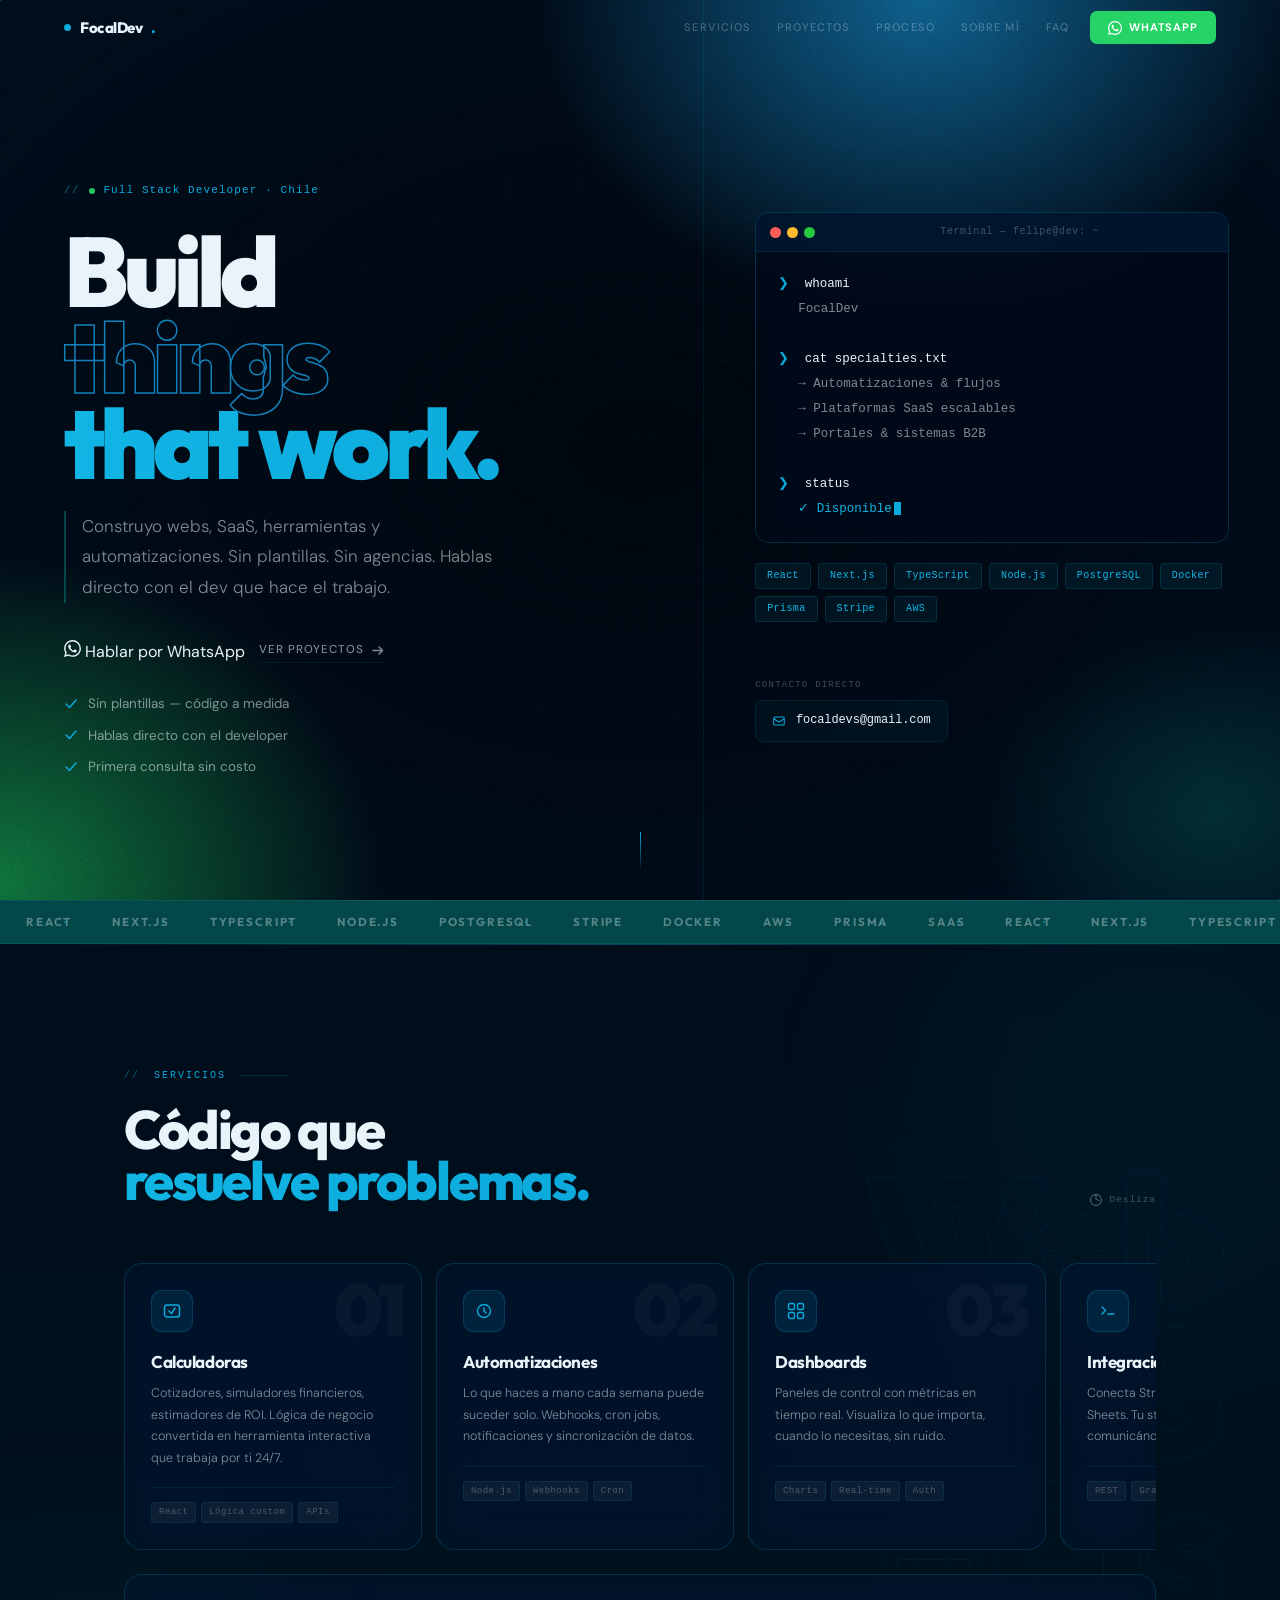
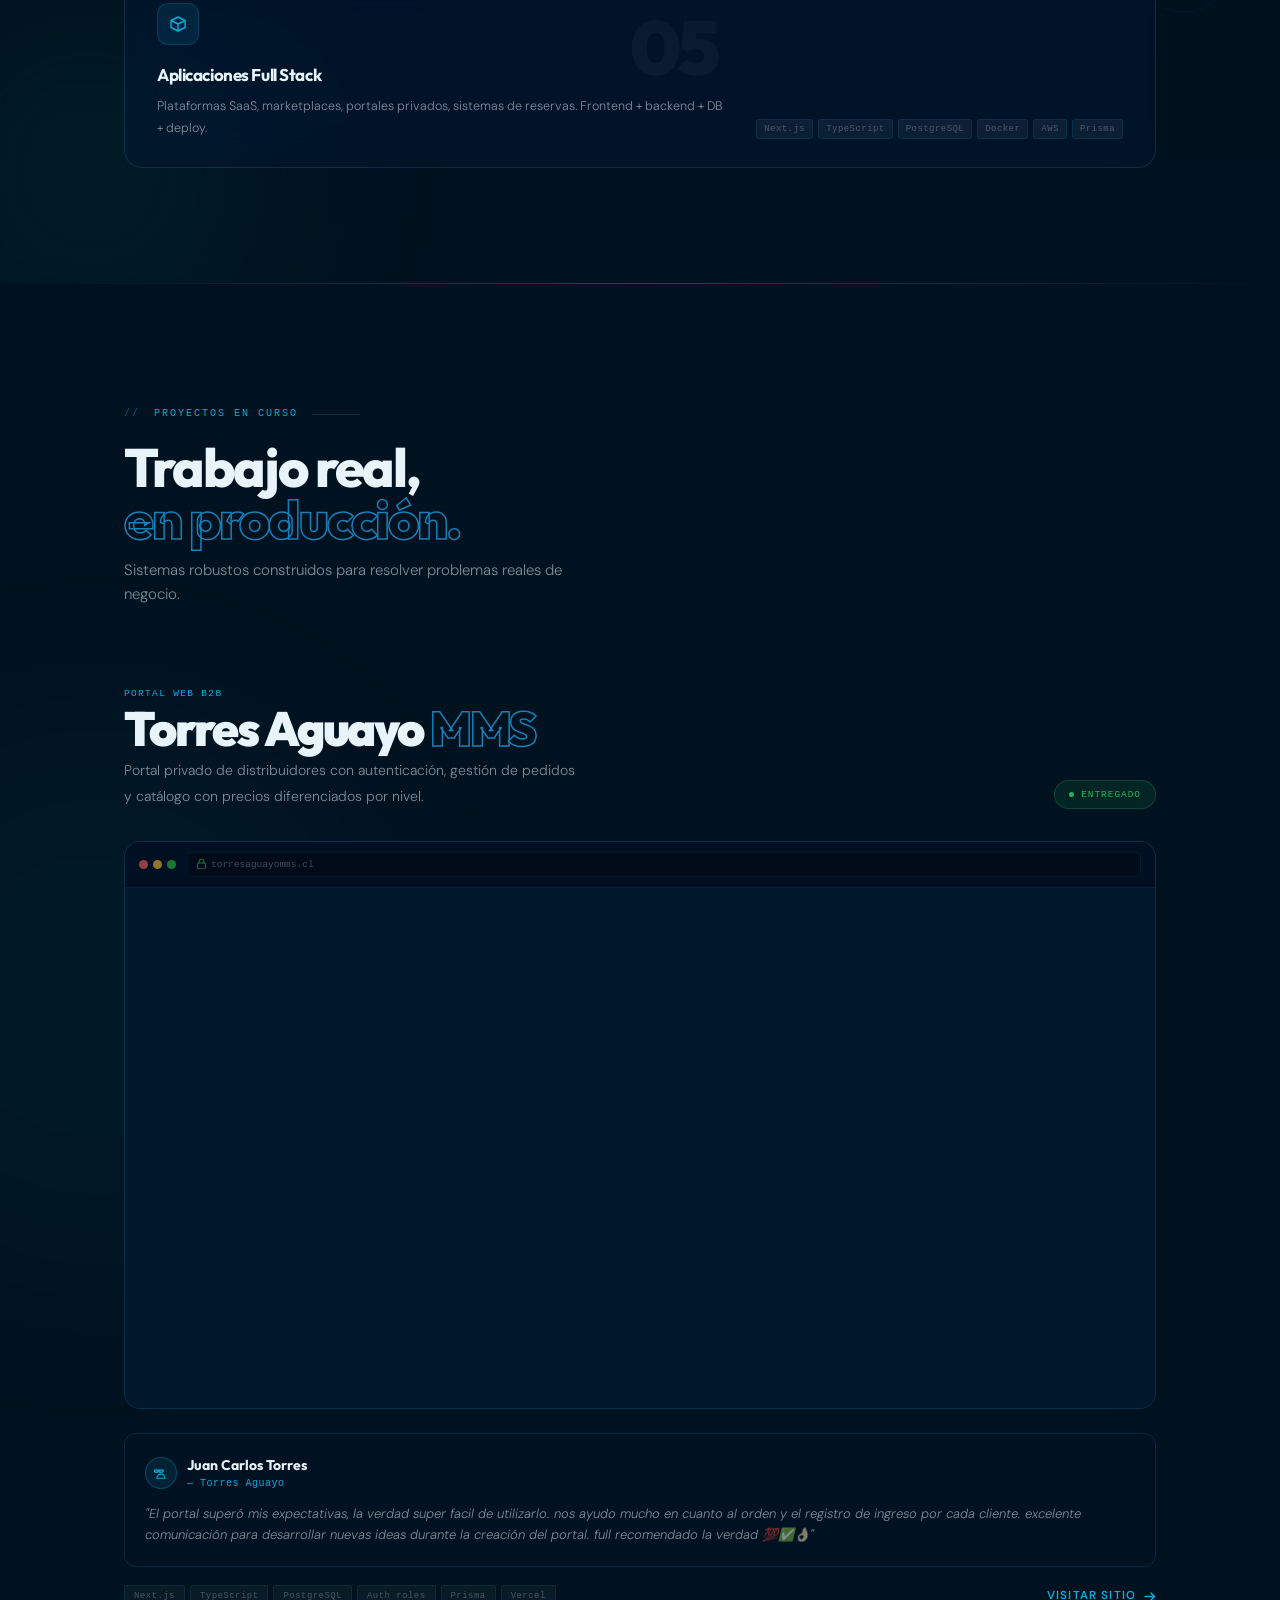
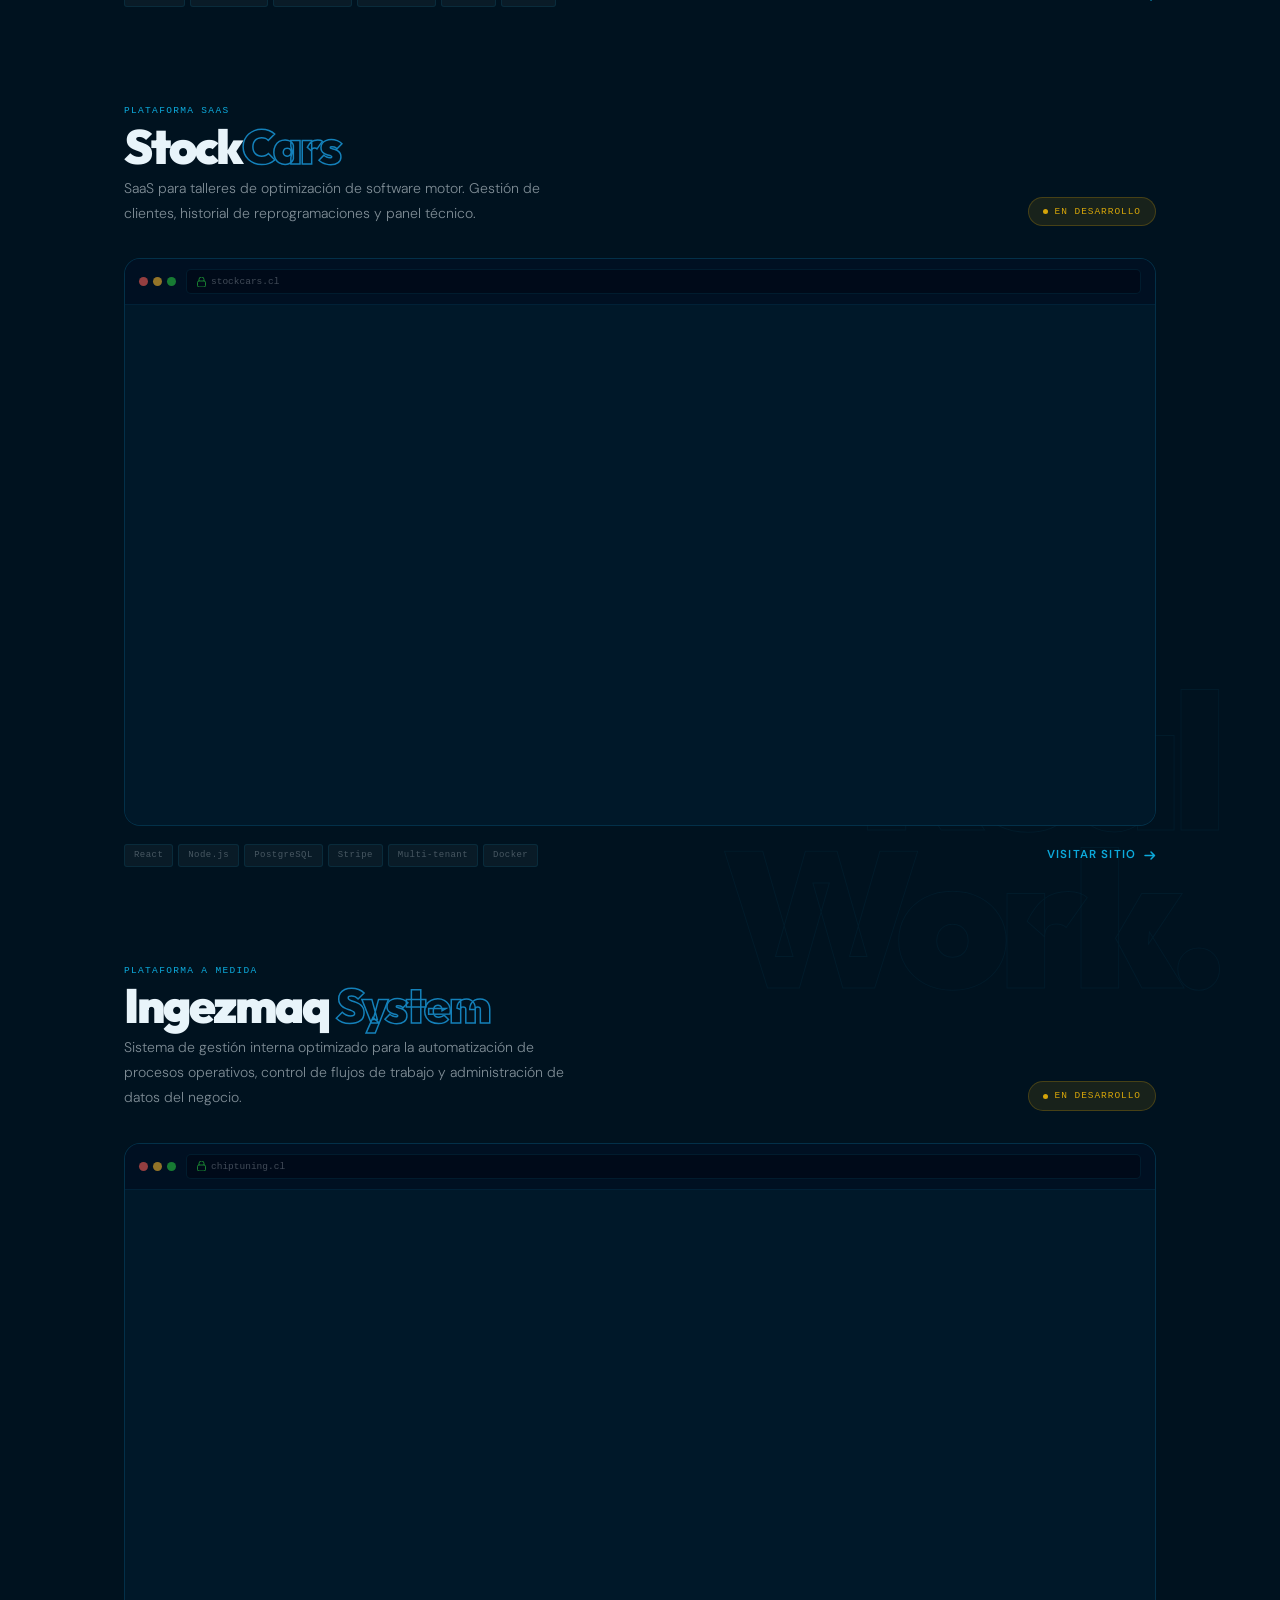
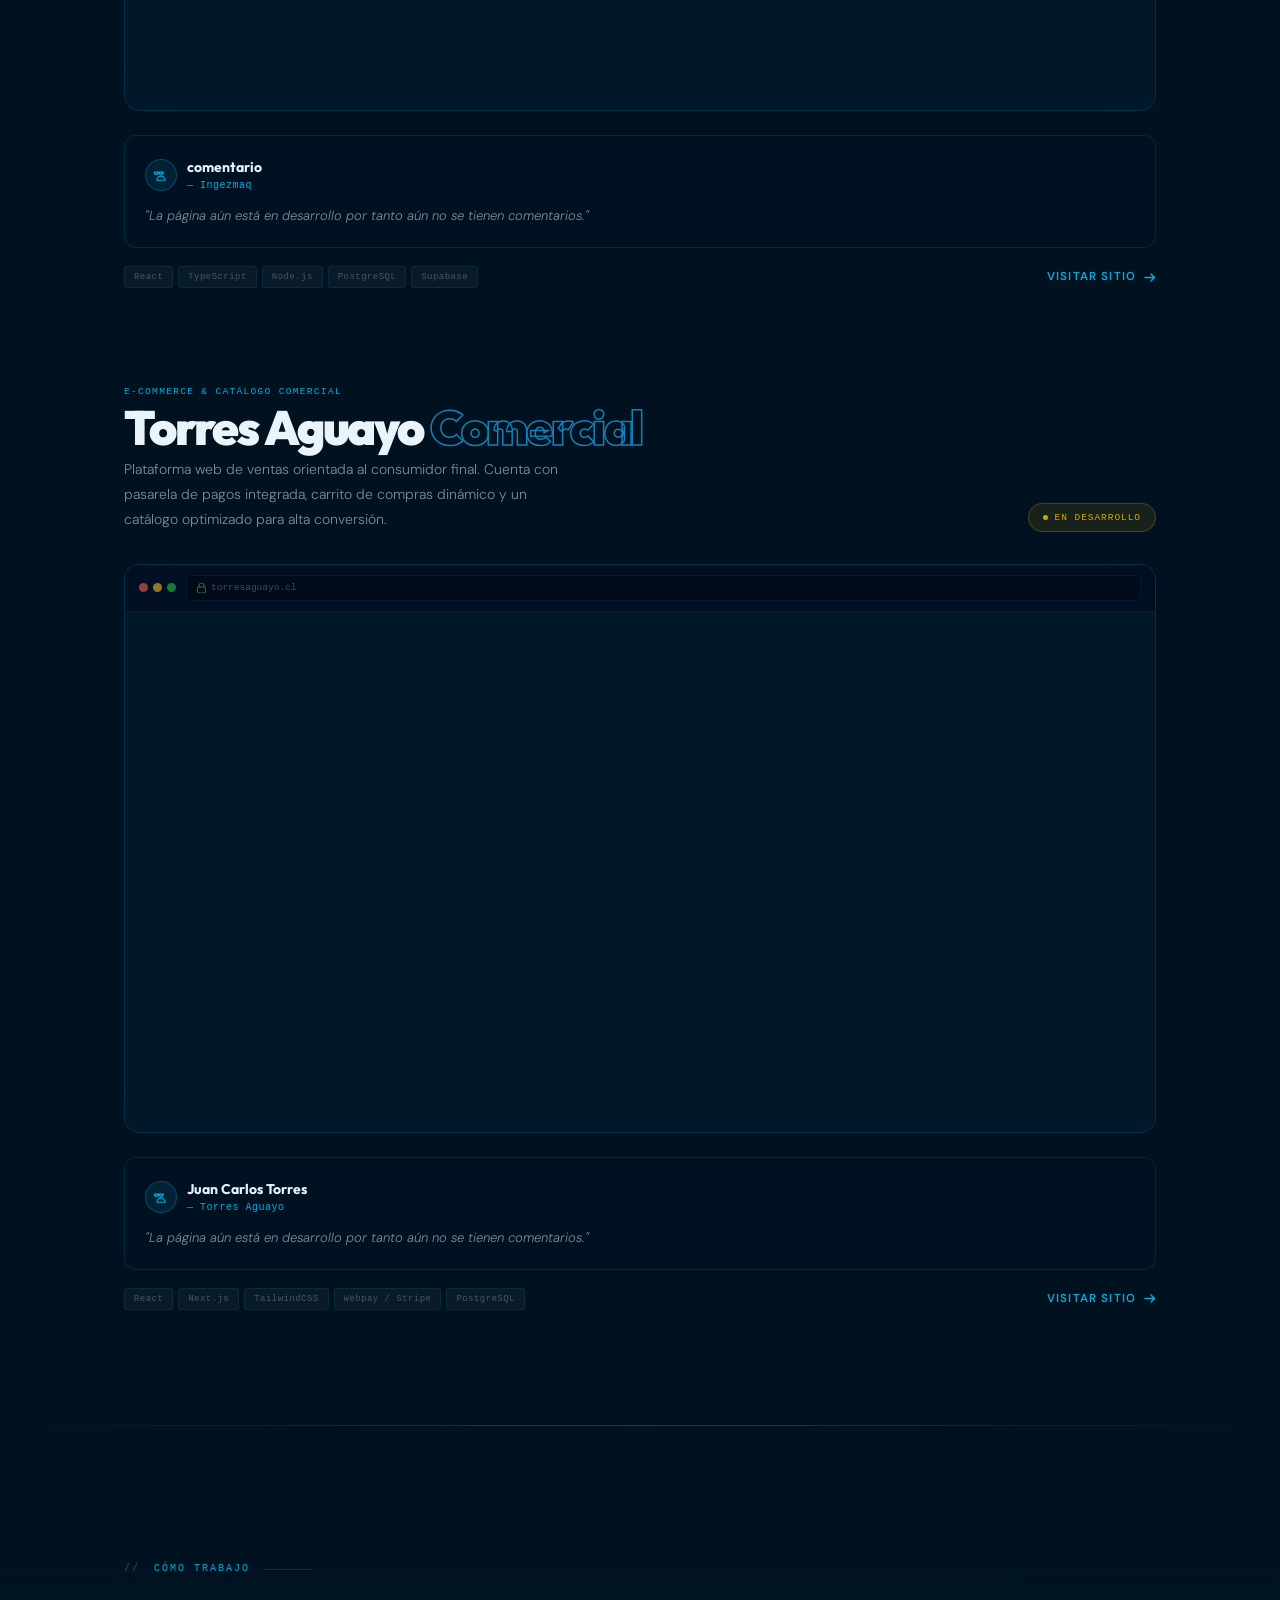
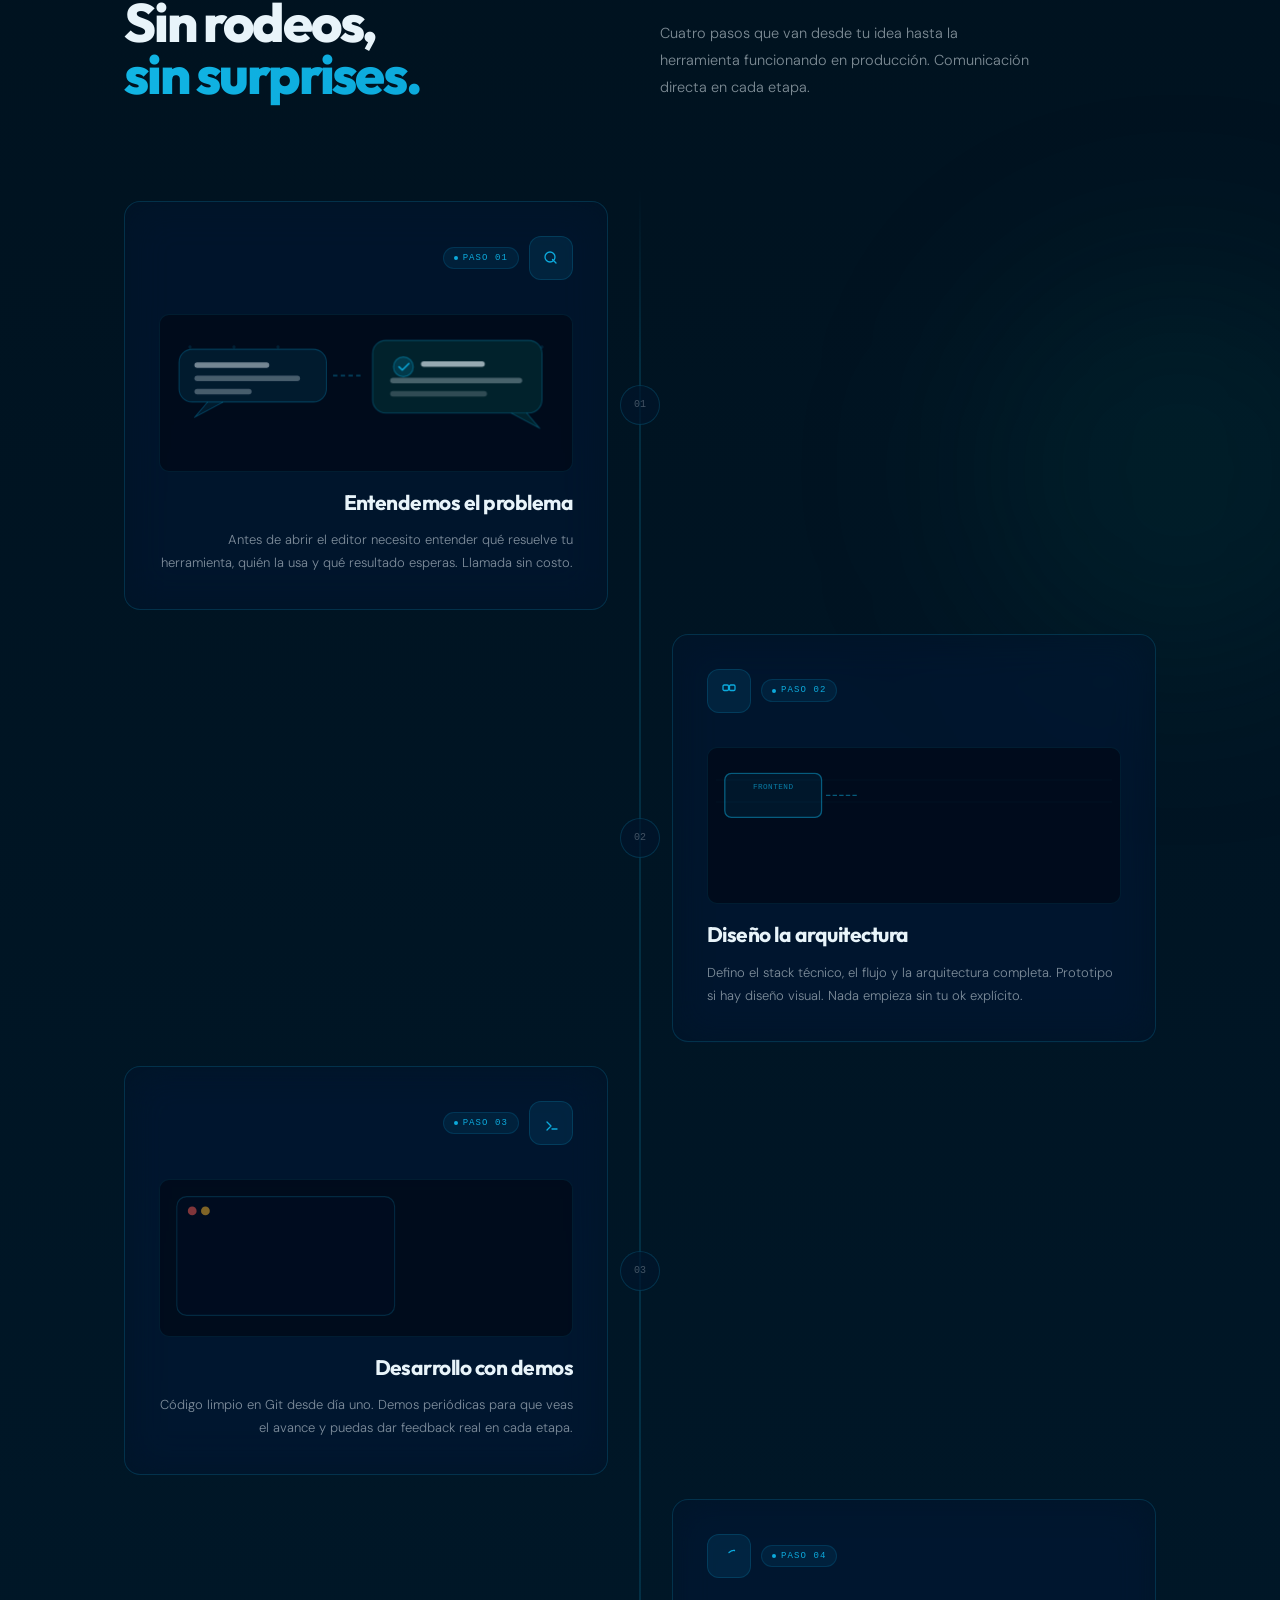
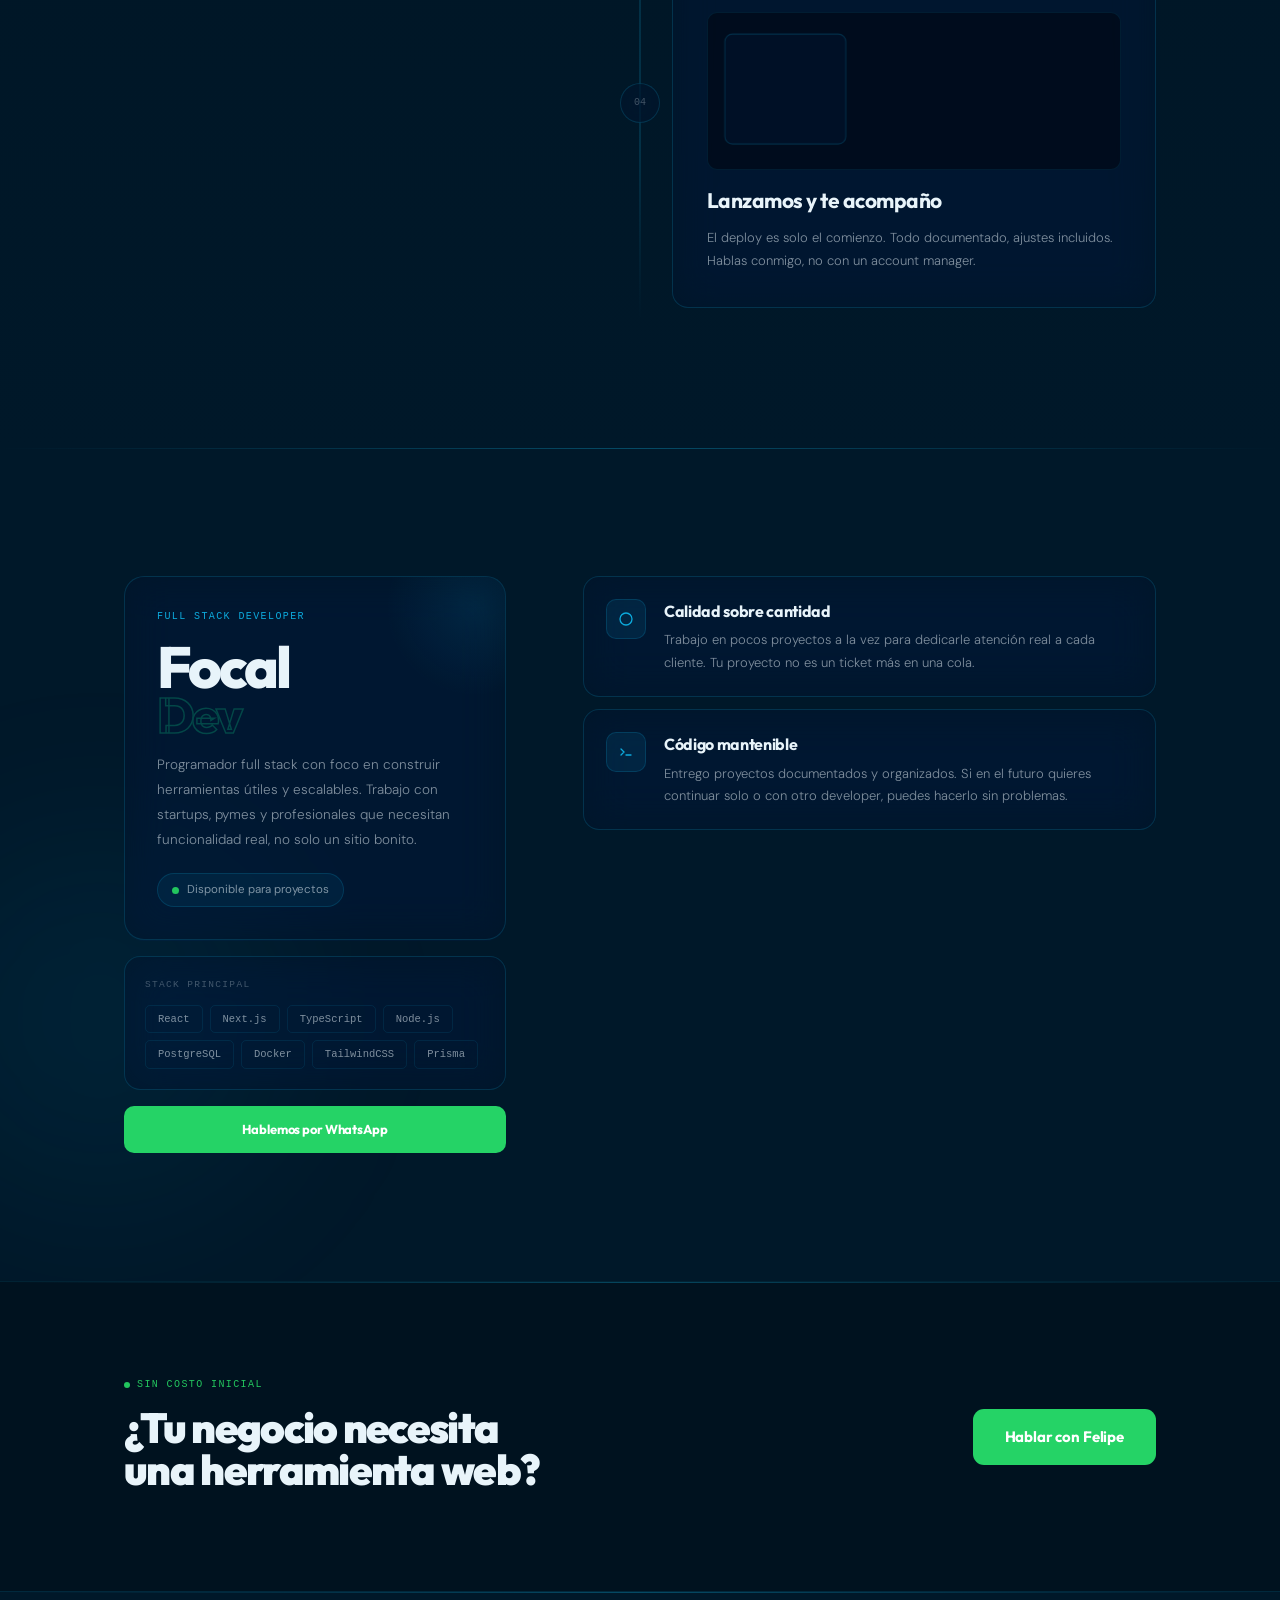
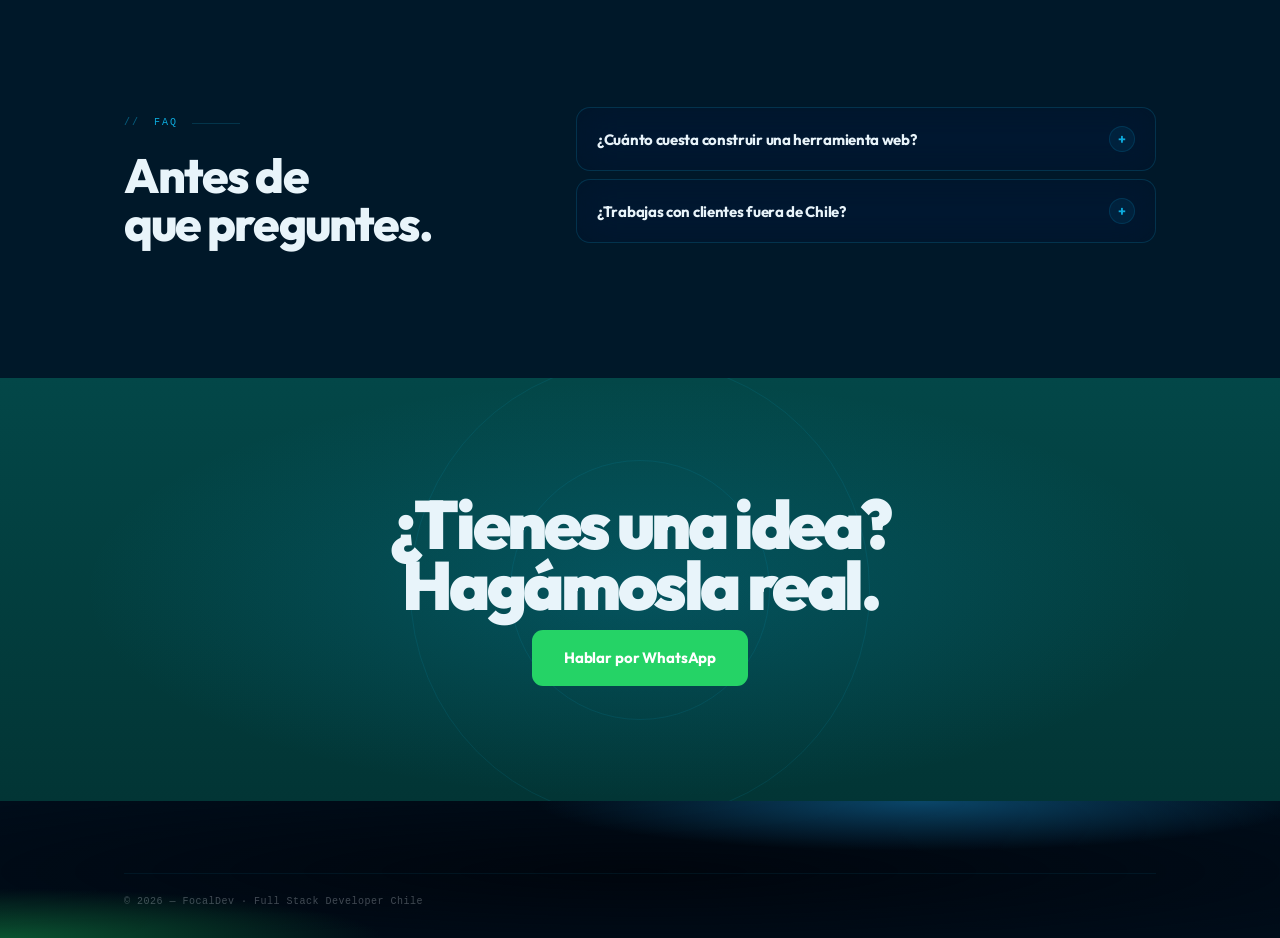
==== commit 2bfb8d30: "avance proyectos" ====
--- a/index.html
+++ b/index.html
@@ -3,579 +3,15 @@
 <head>
 <meta charset="UTF-8">
 <meta name="viewport" content="width=device-width,initial-scale=1">
-<title>Felipe Acuña — Full Stack Developer Chile</title>
+<title>FocalDev — Full Stack Developer Chile</title>
 <meta name="description" content="Webs, SaaS y herramientas a medida. Sin plantillas. Sin agencias. Hablas directo con el dev.">
 <link rel="preconnect" href="https://fonts.googleapis.com">
 <link rel="preconnect" href="https://fonts.gstatic.com" crossorigin>
 <link href="https://fonts.googleapis.com/css2?family=DM+Sans:opsz,wght@9..40,300;9..40,400;9..40,500;9..40,700;9..40,800&family=Outfit:wght@700;800;900&display=swap" rel="stylesheet">
-<style>
-:root{
-  --bg:#000d1a;--bg2:#00121f;--bg3:#001829;
-  --fg:#e8f4fa;--muted:rgba(232,244,250,.54);--sub:rgba(232,244,250,.28);
-  --accent:#0CAADC;--acc2:#11B5E4;--acc3:#1481BA;--green:#22c55e;
-  --border:rgba(17,181,228,.10);--borderHi:rgba(17,181,228,.32);--borderMd:rgba(17,181,228,.18);
-  --glass:rgba(0,20,40,.55);--blur:blur(22px) saturate(1.9);
-  --d:'Outfit',system-ui,sans-serif;--b:'DM Sans',system-ui,sans-serif;--m:'SF Mono','Fira Code',monospace;
-  --ease:cubic-bezier(.16,1,.3,1);--spring:cubic-bezier(.34,1.56,.64,1);
-}
-*,*::before,*::after{box-sizing:border-box;margin:0;padding:0;}
-html{scroll-behavior:auto;}
-body{font-family:var(--b);background:var(--bg);color:var(--fg);-webkit-font-smoothing:antialiased;overflow-x:hidden;line-height:1.6;}
-::selection{background:rgba(12,170,220,.22);}
-::-webkit-scrollbar{width:3px;}::-webkit-scrollbar-track{background:var(--bg2);}::-webkit-scrollbar-thumb{background:var(--accent);border-radius:2px;}
-a{color:inherit;text-decoration:none;}ul,ol{list-style:none;}button{cursor:pointer;border:none;background:none;font-family:inherit;}
-.wrap{max-width:1160px;margin:0 auto;padding:0 clamp(20px,5vw,72px);}
-
-/* ── KEYFRAMES ── */
-@keyframes fadeUp{from{opacity:0;transform:translateY(22px)}to{opacity:1;transform:none}}
-@keyframes fadeRight{from{opacity:0;transform:translateX(20px)}to{opacity:1;transform:none}}
-@keyframes blink{0%,100%{opacity:1}50%{opacity:0}}
-@keyframes ticker{from{transform:translateX(0)}to{transform:translateX(-50%)}}
-@keyframes pulse{0%,100%{opacity:1;transform:scale(1)}50%{opacity:.3;transform:scale(.5)}}
-@keyframes shimmer{0%{background-position:200% center}100%{background-position:-200% center}}
-@keyframes brandPulse{0%,100%{opacity:1;transform:scale(1)}50%{opacity:.4;transform:scale(.65)}}
-@keyframes lineBreath{0%,100%{opacity:.8;transform:scaleY(1)}50%{opacity:.2;transform:scaleY(.4)}}
-@keyframes o1{0%,100%{transform:translate(0,0)}33%{transform:translate(-28px,20px)}66%{transform:translate(20px,-16px)}}
-@keyframes o2{0%,100%{transform:translate(0,0)}50%{transform:translate(24px,-28px)}}
-@keyframes spin{to{transform:rotate(360deg)}}
-@keyframes glowPulse{0%,100%{box-shadow:0 0 20px rgba(12,170,220,.12)}50%{box-shadow:0 0 50px rgba(12,170,220,.35)}}
-@keyframes slideIn{from{opacity:0;transform:translateX(-20px)}to{opacity:1;transform:none}}
-@keyframes svgFU{from{opacity:0;transform:translateY(8px)}to{opacity:1;transform:none}}
-@keyframes dashFlow{to{stroke-dashoffset:-20}}
-@keyframes svgBlink{0%,100%{opacity:1}50%{opacity:.15}}
-@keyframes svgPulse{0%,100%{opacity:.4}50%{opacity:.9}}
-@keyframes svgFloat{0%,100%{transform:translateY(0)}50%{transform:translateY(-6px)}}
-@keyframes stepPop{from{opacity:0;transform:scale(.85) translateY(16px)}to{opacity:1;transform:none}}
-@keyframes connectorGrow{from{stroke-dashoffset:400}to{stroke-dashoffset:0}}
-
-/* ── CANVAS ── */
-#cvs{position:fixed;inset:0;pointer-events:none;z-index:0;opacity:.42;}
-.orb{position:absolute;border-radius:50%;pointer-events:none;filter:blur(90px);}
-
-/* ── REVEAL SYSTEM ── */
-[data-r]{opacity:0;will-change:opacity,transform;transition:opacity .85s var(--ease),transform .85s var(--ease);}
-[data-r="up"]{transform:translateY(38px);}
-[data-r="left"]{transform:translateX(-36px);}
-[data-r="right"]{transform:translateX(36px);}
-[data-r="fade"]{transform:translateY(14px);}
-[data-r="scale"]{transform:scale(.92) translateY(18px);}
-[data-r].in{opacity:1!important;transform:none!important;}
-[data-d="1"]{transition-delay:.09s;}[data-d="2"]{transition-delay:.18s;}
-[data-d="3"]{transition-delay:.27s;}[data-d="4"]{transition-delay:.36s;}[data-d="5"]{transition-delay:.45s;}
-.sr{opacity:0;transform:translateY(32px);transition:opacity .9s var(--ease),transform .9s var(--ease);}
-.sr.in{opacity:1;transform:none;}
-[data-sr-d="1"]{transition-delay:.08s;}[data-sr-d="2"]{transition-delay:.16s;}
-[data-sr-d="3"]{transition-delay:.24s;}[data-sr-d="4"]{transition-delay:.32s;}
-
-/* ── INTRO OVERLAY ── */
-#intro{position:fixed;inset:0;z-index:9999;background:#000508;display:flex;align-items:center;justify-content:center;transition:opacity .7s var(--ease);}
-#intro.out{opacity:0;pointer-events:none;}
-.iterm{width:min(580px,92vw);background:rgba(0,10,24,.98);border:1px solid rgba(17,181,228,.2);border-radius:14px;overflow:hidden;box-shadow:0 0 80px rgba(12,170,220,.18);}
-.ibar{background:rgba(0,20,44,.95);border-bottom:1px solid rgba(17,181,228,.1);padding:11px 16px;display:flex;align-items:center;gap:8px;}
-.idots{display:flex;gap:6px;}
-.idot{width:11px;height:11px;border-radius:50%;}
-.idot:nth-child(1){background:#ff5f57;}.idot:nth-child(2){background:#febc2e;}.idot:nth-child(3){background:#28c840;}
-.ibar-title{font-family:var(--m);font-size:10px;color:rgba(232,244,250,.3);flex:1;text-align:center;letter-spacing:.05em;}
-.iprog{height:2px;background:rgba(17,181,228,.1);}
-.iprogfill{height:100%;background:linear-gradient(90deg,var(--accent),var(--acc2));width:0;transition:width .25s ease;}
-.ibody{padding:22px 24px;font-family:var(--m);font-size:12.5px;line-height:2;min-height:172px;overflow:hidden;}
-.iline{display:flex;gap:8px;opacity:0;}
-.iline.show{animation:slideIn .28s var(--ease) forwards;}
-.iprompt{color:var(--accent);}
-.icmd{color:var(--fg);}
-.iout{color:rgba(232,244,250,.52);padding-left:20px;display:block;}
-.iout.g{color:rgba(40,200,64,.9);}
-.iout.b{color:#11B5E4;}
-.icursor{display:inline-block;width:8px;height:14px;background:var(--accent);vertical-align:middle;margin-left:2px;animation:blink .9s step-end infinite;}
-
-/* ── NAV ── */
-.nav{position:fixed;top:0;left:0;right:0;z-index:100;height:56px;display:flex;align-items:center;justify-content:space-between;padding:0 clamp(20px,5vw,72px);border-bottom:1px solid transparent;transition:background .4s,border-color .4s;}
-.nav.on{background:rgba(0,10,20,.92);border-color:var(--border);backdrop-filter:var(--blur);-webkit-backdrop-filter:var(--blur);}
-.nbrand{display:flex;align-items:center;gap:9px;font-family:var(--d);font-size:15px;font-weight:800;letter-spacing:-.03em;}
-.nbrand em{color:var(--accent);font-style:normal;}
-.ndot{width:7px;height:7px;border-radius:50%;background:var(--accent);animation:brandPulse 3s ease-in-out infinite;}
-.nmenu{display:flex;align-items:center;gap:4px;}
-.nlink{font-size:11px;font-weight:500;letter-spacing:.1em;text-transform:uppercase;color:var(--sub);padding:6px 11px;border-radius:6px;transition:color .2s,background .2s;}
-.nlink:hover,.nlink.on{color:var(--fg);background:rgba(17,181,228,.07);}
-.nwa{display:inline-flex;align-items:center;gap:7px;font-size:11px;font-weight:700;letter-spacing:.08em;text-transform:uppercase;padding:8px 18px;border-radius:7px;background:#25D366;color:#fff;margin-left:6px;transition:transform .25s var(--ease),box-shadow .25s,background .2s;}
-.nwa:hover{background:#20bc5a;transform:translateY(-1px);box-shadow:0 8px 24px rgba(37,211,102,.35);}
-.ham{display:none;padding:6px;color:var(--sub);}
-.mob{position:fixed;inset:0;z-index:200;background:rgba(0,8,18,.97);backdrop-filter:blur(28px);display:flex;flex-direction:column;align-items:center;justify-content:center;gap:4px;transform:translateY(-100%);transition:transform .5s var(--ease);}
-.mob.open{transform:none;}
-.mob-x{position:absolute;top:16px;right:18px;font-size:22px;color:var(--sub);background:none;border:none;cursor:pointer;}
-.mob-a{font-family:var(--d);font-size:clamp(26px,6vw,40px);font-weight:800;color:var(--sub);letter-spacing:-.04em;padding:8px 24px;transition:color .2s,transform .25s var(--ease);}
-.mob-a:hover{color:var(--fg);transform:translateX(8px);}
-.mob-line{width:40px;height:1px;background:var(--border);margin:12px 0;}
-.mob-wa{display:inline-flex;align-items:center;gap:10px;background:#25D366;color:#fff;font-family:var(--d);font-size:18px;font-weight:700;letter-spacing:-.02em;padding:14px 28px;border-radius:10px;margin-top:8px;}
-
-/* ── HERO ── */
-#hero{min-height:100vh;display:grid;grid-template-columns:55fr 45fr;position:relative;overflow:hidden;}
-.hbg{position:absolute;inset:0;pointer-events:none;
-  background:radial-gradient(ellipse 58% 68% at 72% 0%,rgba(20,129,186,.65) 0%,transparent 52%),
-    radial-gradient(ellipse 60% 72% at 0% 98%,rgba(22,163,74,.62) 0%,transparent 50%),
-    radial-gradient(ellipse 40% 45% at 95% 90%,rgba(3,71,72,.5) 0%,transparent 46%),
-    radial-gradient(ellipse 100% 100% at 50% 50%,rgba(0,5,12,.92) 0%,transparent 70%);}
-.hgrain{position:absolute;inset:0;pointer-events:none;z-index:1;opacity:.42;mix-blend-mode:overlay;
-  background-image:url("data:image/svg+xml,%3Csvg viewBox='0 0 256 256' xmlns='http://www.w3.org/2000/svg'%3E%3Cfilter id='n'%3E%3CfeTurbulence type='fractalNoise' baseFrequency='0.78' numOctaves='4' stitchTiles='stitch'/%3E%3C/filter%3E%3Crect width='100%25' height='100%25' filter='url(%23n)' opacity='1'/%3E%3C/svg%3E");background-size:160px;}
-.hgrid{position:absolute;inset:0;pointer-events:none;
-  background-image:linear-gradient(rgba(17,181,228,.03) 1px,transparent 1px),linear-gradient(90deg,rgba(17,181,228,.03) 1px,transparent 1px);
-  background-size:72px 72px;mask-image:radial-gradient(ellipse 70% 60% at 65% 40%,black 15%,transparent 75%);}
-
-.hleft{display:flex;flex-direction:column;justify-content:center;padding:clamp(100px,13vw,160px) clamp(20px,5vw,72px) clamp(60px,8vw,100px);position:relative;z-index:2;border-right:1px solid var(--border);}
-.heyebrow{display:inline-flex;align-items:center;gap:8px;font-family:var(--m);font-size:11px;color:var(--accent);letter-spacing:.1em;margin-bottom:28px;opacity:0;animation:fadeUp .7s var(--ease) .05s forwards;}
-.heyebrow::before{content:'//';opacity:.5;margin-right:2px;}
-.edot{width:6px;height:6px;border-radius:50%;background:var(--green);animation:pulse 2.5s ease-in-out infinite;}
-
-.hh1{font-family:var(--d);font-size:clamp(52px,8.5vw,98px);font-weight:900;line-height:.88;letter-spacing:-.05em;margin-bottom:24px;opacity:0;animation:fadeUp .95s var(--ease) .18s forwards;}
-.hh1 .w1{display:block;color:var(--fg);}
-.hh1 .w2{display:block;color:transparent;-webkit-text-stroke:1.5px var(--acc3);}
-.hh1 .w3{display:block;background:linear-gradient(105deg,var(--acc2) 0%,var(--accent) 45%,var(--acc2) 100%);-webkit-background-clip:text;-webkit-text-fill-color:transparent;background-clip:text;background-size:200% auto;animation:shimmer 4s linear infinite;}
-
-.hsub{font-size:clamp(15px,1.5vw,17px);font-weight:300;line-height:1.82;color:var(--muted);max-width:440px;border-left:2px solid #034748;padding-left:16px;opacity:0;animation:fadeUp .85s var(--ease) .38s forwards;}
-.hactions{display:flex;gap:14px;align-items:center;flex-wrap:wrap;margin-top:36px;opacity:0;animation:fadeUp .8s var(--ease) .54s forwards;}
-.btnwa{display:inline-flex;align-items:center;gap:9px;font-size:12.5px;font-weight:700;letter-spacing:.08em;text-transform:uppercase;padding:14px 28px;border-radius:9px;background:#25D366;color:#fff;transition:transform .3s var(--ease),box-shadow .3s,background .2s;position:relative;overflow:hidden;}
-.btnwa::after{content:'';position:absolute;inset:0;background:linear-gradient(105deg,transparent 40%,rgba(255,255,255,.12) 50%,transparent 60%);transform:translateX(-120%);transition:transform .6s var(--ease);}
-.btnwa:hover::after{transform:translateX(120%);}
-.btnwa:hover{background:#20bc5a;transform:translateY(-2px);box-shadow:0 14px 40px rgba(37,211,102,.38);}
-.btnout{display:inline-flex;align-items:center;gap:7px;font-size:11.5px;font-weight:500;letter-spacing:.09em;text-transform:uppercase;color:var(--muted);border-bottom:1px solid var(--border);padding-bottom:2px;transition:color .2s,border-color .2s,gap .25s var(--ease);}
-.btnout:hover{color:var(--fg);border-color:var(--accent);gap:11px;}
-
-.hbenefits{display:flex;flex-direction:column;gap:10px;margin-top:28px;opacity:0;animation:fadeUp .7s var(--ease) .65s forwards;}
-.hb{display:flex;align-items:center;gap:10px;font-size:13.5px;font-weight:400;color:var(--muted);}
-.hb svg{color:var(--accent);flex-shrink:0;}
-
-.hright{display:flex;flex-direction:column;justify-content:center;padding:clamp(100px,12vw,160px) clamp(20px,4vw,56px) clamp(60px,8vw,100px);position:relative;z-index:2;gap:20px;}
-.mwin{background:var(--glass);border:1px solid var(--borderMd);border-radius:14px;overflow:hidden;backdrop-filter:var(--blur);-webkit-backdrop-filter:var(--blur);opacity:0;animation:fadeRight .9s var(--ease) .3s forwards;}
-.mbar{background:rgba(0,22,44,.92);border-bottom:1px solid var(--border);padding:11px 14px;display:flex;align-items:center;gap:10px;}
-.mdots{display:flex;gap:6px;}
-.mdot{width:11px;height:11px;border-radius:50%;}
-.mdot:nth-child(1){background:#ff5f57;}.mdot:nth-child(2){background:#febc2e;}.mdot:nth-child(3){background:#28c840;}
-.mtitle{font-family:var(--m);font-size:10px;color:var(--sub);letter-spacing:.06em;flex:1;text-align:center;}
-.tbody{padding:20px 22px;font-family:var(--m);font-size:12.5px;line-height:2;color:var(--muted);background:rgba(0,8,20,.72);}
-.tp{display:flex;gap:8px;}.tpr{color:var(--accent);}.tcmd{color:var(--fg);}
-.tout{color:var(--muted);padding-left:20px;display:block;}
-.tcursor{display:inline-block;width:7px;height:13px;background:var(--accent);vertical-align:middle;margin-left:2px;animation:blink .9s step-end infinite;}
-.pills{display:flex;flex-wrap:wrap;gap:7px;opacity:0;animation:fadeRight .8s var(--ease) .6s forwards;}
-.pill{font-family:var(--m);font-size:10px;color:var(--acc2);background:rgba(17,181,228,.07);border:1px solid rgba(17,181,228,.16);border-radius:4px;padding:4px 11px;letter-spacing:.04em;transition:background .2s,border-color .2s,transform .25s var(--spring);cursor:default;}
-.pill:hover{background:rgba(17,181,228,.16);border-color:rgba(17,181,228,.38);transform:translateY(-2px);}
-.sind{position:absolute;bottom:28px;left:50%;transform:translateX(-50%);display:flex;flex-direction:column;align-items:center;gap:6px;z-index:2;opacity:0;animation:fadeUp .6s var(--ease) 1.2s forwards;}
-.sline{width:1px;height:40px;background:linear-gradient(to bottom,var(--accent),transparent);animation:lineBreath 2.2s ease-in-out infinite;}
-
-/* ── MARQUEE ── */
-.marquee{background:#034748;border-top:1px solid rgba(17,181,228,.15);border-bottom:1px solid rgba(17,181,228,.15);overflow:hidden;position:relative;z-index:2;}
-.mtrack{display:flex;white-space:nowrap;animation:ticker 28s linear infinite;}
-.mtrack:hover{animation-play-state:paused;}
-.mi{display:inline-flex;align-items:center;font-family:var(--d);font-size:11.5px;font-weight:700;letter-spacing:.16em;text-transform:uppercase;color:rgba(232,244,250,.36);padding:12px 26px;}
-.msep{color:var(--accent);opacity:.6;margin:0 -8px;}
-
-/* ── SECTION HEADING UTILS ── */
-.sec-over{display:inline-flex;align-items:center;gap:14px;font-family:var(--m);font-size:10px;font-weight:500;letter-spacing:.2em;text-transform:uppercase;color:var(--accent);margin-bottom:20px;}
-.sec-over::before{content:'//';opacity:.5;}
-.sec-over::after{content:'';width:48px;height:1px;background:var(--borderMd);}
-.sec-h{font-family:var(--d);font-size:clamp(30px,4.8vw,54px);font-weight:800;line-height:.96;letter-spacing:-.04em;}
-.grad{background:linear-gradient(110deg,#11B5E4,#0CAADC,#11B5E4);-webkit-background-clip:text;-webkit-text-fill-color:transparent;background-clip:text;background-size:200% auto;animation:shimmer 4s linear infinite;}
-.outline{color:transparent;-webkit-text-stroke:1.5px var(--acc3);}
-.sep-line{height:1px;background:linear-gradient(90deg,transparent,var(--borderHi),transparent);position:absolute;top:0;left:0;right:0;}
-
-/* ── SERVICIOS ── */
-#servicios{padding:clamp(72px,9vw,120px) 0;position:relative;z-index:2;overflow:hidden;background:linear-gradient(180deg,var(--bg) 0%,var(--bg2) 100%);}
-.srv-bgword{position:absolute;right:clamp(20px,5vw,72px);top:50%;transform:translateY(-50%);font-family:var(--d);font-size:clamp(80px,14vw,180px);font-weight:900;letter-spacing:-.06em;line-height:.85;color:transparent;-webkit-text-stroke:1px rgba(17,181,228,.055);pointer-events:none;z-index:0;user-select:none;text-align:right;}
-.srv-head{display:flex;align-items:flex-end;justify-content:space-between;flex-wrap:wrap;gap:20px;margin-bottom:clamp(36px,5vw,56px);}
-.srv-row{display:flex;gap:14px;overflow-x:auto;padding-bottom:10px;scrollbar-width:none;}
-.srv-row::-webkit-scrollbar{display:none;}
-.sc{flex-shrink:0;width:clamp(248px,30vw,298px);background:var(--glass);border:1px solid var(--borderMd);border-radius:18px;padding:26px;position:relative;overflow:hidden;backdrop-filter:var(--blur);-webkit-backdrop-filter:var(--blur);transition:border-color .35s,transform .45s var(--ease),box-shadow .35s;cursor:default;}
-.sc::before{content:'';position:absolute;inset:0;background:linear-gradient(108deg,transparent 40%,rgba(17,181,228,.055) 50%,transparent 60%);transform:translateX(-120%);transition:transform .65s var(--ease);}
-.sc::after{content:'';position:absolute;top:0;left:15%;right:15%;height:1px;background:linear-gradient(90deg,transparent,var(--accent),var(--acc2),transparent);opacity:0;transition:opacity .35s;}
-.sc:hover{border-color:var(--borderHi);transform:translateY(-6px) scale(1.015);box-shadow:0 24px 60px rgba(0,0,0,.44);}
-.sc:hover::before{transform:translateX(120%);}
-.sc:hover::after{opacity:1;}
-.sc-num{position:absolute;top:10px;right:18px;font-family:var(--d);font-size:72px;font-weight:900;color:var(--fg);opacity:.03;letter-spacing:-.06em;line-height:1;pointer-events:none;transition:opacity .35s;}
-.sc:hover .sc-num{opacity:.07;}
-.sc-ico{width:42px;height:42px;border-radius:11px;background:rgba(12,170,220,.11);border:1px solid rgba(12,170,220,.2);display:flex;align-items:center;justify-content:center;color:var(--accent);margin-bottom:16px;transition:background .3s,color .3s,transform .35s var(--spring),box-shadow .3s;}
-.sc:hover .sc-ico{background:var(--accent);color:#fff;transform:rotate(-9deg) scale(1.08);box-shadow:0 8px 22px rgba(12,170,220,.38);}
-.sc-name{font-family:var(--d);font-size:17px;font-weight:700;letter-spacing:-.025em;margin-bottom:8px;color:var(--fg);}
-.sc-desc{font-size:12.5px;font-weight:300;line-height:1.72;color:var(--muted);}
-.sc-tags{margin-top:18px;padding-top:14px;border-top:1px solid var(--border);display:flex;flex-wrap:wrap;gap:5px;}
-.sc-tag{font-family:var(--m);font-size:9px;color:var(--sub);letter-spacing:.05em;background:rgba(232,244,250,.05);border:1px solid var(--border);padding:2px 7px;border-radius:3px;transition:color .2s,background .2s;}
-.sc:hover .sc-tag{color:var(--acc2);background:rgba(17,181,228,.08);}
-.sc-wide{background:var(--glass);border:1px solid var(--borderMd);border-radius:18px;padding:28px 32px;margin-top:14px;display:flex;gap:28px;align-items:center;flex-wrap:wrap;backdrop-filter:var(--blur);-webkit-backdrop-filter:var(--blur);position:relative;overflow:hidden;transition:border-color .35s,transform .4s var(--ease),box-shadow .35s;}
-.sc-wide::before{content:'';position:absolute;inset:0;background:linear-gradient(108deg,transparent 35%,rgba(17,181,228,.05) 50%,transparent 65%);transform:translateX(-120%);transition:transform .7s var(--ease);}
-.sc-wide:hover::before{transform:translateX(120%);}
-.sc-wide:hover{border-color:var(--borderHi);transform:translateY(-2px);box-shadow:0 16px 44px rgba(0,0,0,.32);}
-.sc-wide:hover .sc-ico{background:var(--accent);color:#fff;transform:rotate(-9deg) scale(1.08);}
-
-/* ── PROYECTOS ── */
-#proyectos{padding:clamp(72px,9vw,120px) 0;position:relative;z-index:2;overflow:hidden;background:var(--bg2);}
-.proj-bg-txt{position:absolute;right:clamp(20px,5vw,72px);top:50%;transform:translateY(-55%);font-family:var(--d);font-size:clamp(90px,15vw,200px);font-weight:900;letter-spacing:-.06em;line-height:.82;color:transparent;-webkit-text-stroke:1px rgba(17,181,228,.055);pointer-events:none;z-index:0;user-select:none;text-align:right;}
-.pj-block{position:relative;z-index:1;margin-bottom:clamp(56px,8vw,96px);}
-.pj-block:last-child{margin-bottom:0;}
-.pj-header{display:flex;align-items:flex-end;justify-content:space-between;flex-wrap:wrap;gap:20px;margin-bottom:clamp(20px,3vw,32px);}
-.pj-kicker{font-family:var(--m);font-size:9.5px;color:var(--accent);letter-spacing:.14em;text-transform:uppercase;margin-bottom:6px;}
-.pj-name{font-family:var(--d);font-size:clamp(28px,4vw,48px);font-weight:900;letter-spacing:-.045em;line-height:.9;color:var(--fg);}
-.pj-desc{font-size:14px;font-weight:300;line-height:1.8;color:var(--muted);max-width:460px;margin-top:8px;}
-.pj-status{display:inline-flex;align-items:center;gap:7px;font-family:var(--m);font-size:9.5px;letter-spacing:.1em;text-transform:uppercase;padding:6px 14px;border-radius:20px;background:rgba(234,179,8,.1);border:1px solid rgba(234,179,8,.22);color:rgba(234,179,8,.9);flex-shrink:0;}
-.pj-status-dot{width:5px;height:5px;border-radius:50%;background:rgba(234,179,8,.9);animation:pulse 2s ease-in-out infinite;}
-.pj-window{background:var(--glass);border:1px solid var(--borderMd);border-radius:16px;overflow:hidden;backdrop-filter:var(--blur);-webkit-backdrop-filter:var(--blur);transition:border-color .4s,box-shadow .4s,transform .5s var(--ease);animation:glowPulse 5s ease-in-out infinite;}
-.pj-window:hover{border-color:var(--borderHi);transform:translateY(-4px);box-shadow:0 32px 80px rgba(0,0,0,.5);}
-.pj-chrome{background:rgba(0,16,34,.94);border-bottom:1px solid var(--border);padding:10px 14px;display:flex;align-items:center;gap:10px;}
-.pj-dots{display:flex;gap:5px;}
-.pj-dot{width:9px;height:9px;border-radius:50%;}
-.pj-dot:nth-child(1){background:rgba(255,95,86,.58);}.pj-dot:nth-child(2){background:rgba(254,188,46,.58);}.pj-dot:nth-child(3){background:rgba(40,200,64,.58);}
-.pj-url{flex:1;background:rgba(0,10,24,.82);border:1px solid var(--border);border-radius:5px;padding:4px 10px;font-family:var(--m);font-size:9.5px;color:var(--sub);display:flex;align-items:center;gap:5px;overflow:hidden;text-overflow:ellipsis;white-space:nowrap;}
-.pj-lock{color:rgba(40,200,64,.7);flex-shrink:0;}
-.pj-iframe-wrap{position:relative;height:520px;overflow:hidden;background:var(--bg3);}
-.pj-iframe-wrap iframe{width:100%;height:100%;border:none;display:block;}
-.pj-loading{position:absolute;inset:0;display:flex;flex-direction:column;align-items:center;justify-content:center;gap:14px;background:var(--bg3);z-index:1;transition:opacity .5s;}
-.pj-loading.hidden{opacity:0;pointer-events:none;}
-.pj-loader{width:36px;height:36px;border-radius:50%;border:2px solid var(--border);border-top-color:var(--accent);animation:spin .8s linear infinite;}
-.pj-loading-txt{font-family:var(--m);font-size:10px;color:var(--sub);letter-spacing:.1em;}
-.pj-footer{display:flex;align-items:center;justify-content:space-between;flex-wrap:wrap;gap:14px;margin-top:18px;}
-.pj-stack{display:flex;flex-wrap:wrap;gap:5px;}
-.pj-chip{font-family:var(--m);font-size:9px;color:var(--sub);letter-spacing:.05em;background:rgba(232,244,250,.04);border:1px solid var(--border);padding:3px 9px;border-radius:3px;transition:color .2s,background .2s;}
-.pj-chip:hover{color:var(--acc2);background:rgba(17,181,228,.08);}
-.pj-link{display:inline-flex;align-items:center;gap:7px;font-size:11.5px;font-weight:600;letter-spacing:.1em;text-transform:uppercase;color:var(--accent);transition:gap .25s var(--ease),color .2s;}
-.pj-link:hover{gap:12px;color:var(--acc2);}
-
-/* ── PROCESO — sticky scroll timeline ── */
-#proceso{position:relative;z-index:2;overflow:hidden;background:linear-gradient(180deg,var(--bg2) 0%,var(--bg3) 100%);}
-.proc-sticky-wrap{display:flex;position:relative;}
-/* Left: sticky label column */
-.proc-nav{
-  position:sticky;top:0;height:100vh;
-  width:260px;flex-shrink:0;
-  display:flex;flex-direction:column;justify-content:center;
-  padding:0 0 0 clamp(20px,5vw,72px);
-  z-index:3;
-}
-.proc-nav-inner{padding:32px 0;}
-.proc-nav-step{
-  display:flex;align-items:center;gap:14px;
-  padding:14px 0;cursor:default;
-  opacity:.3;
-  transition:opacity .4s;
-  border-left:2px solid transparent;
-  padding-left:16px;
-  transition:opacity .4s,border-color .4s;
-}
-.proc-nav-step.active{opacity:1;border-left-color:var(--accent);}
-.proc-nav-num{
-  font-family:var(--m);font-size:10px;color:var(--accent);
-  letter-spacing:.12em;text-transform:uppercase;
-  background:rgba(12,170,220,.08);border:1px solid rgba(12,170,220,.18);
-  border-radius:20px;padding:3px 10px;transition:background .4s;
-}
-.proc-nav-step.active .proc-nav-num{background:rgba(12,170,220,.18);}
-.proc-nav-title{font-family:var(--d);font-size:14px;font-weight:700;letter-spacing:-.02em;color:var(--fg);}
-/* Right: scrolling steps */
-.proc-steps{flex:1;padding:clamp(72px,9vw,120px) clamp(20px,4vw,56px) clamp(72px,9vw,120px) 40px;}
-.proc-head-wrap{margin-bottom:clamp(56px,7vw,80px);}
-.proc-step{
-  min-height:80vh;display:flex;align-items:center;
-  padding:40px 0;
-  opacity:.2;transform:translateY(20px) scale(.98);
-  transition:opacity .7s var(--ease),transform .7s var(--ease);
-}
-.proc-step.active{opacity:1;transform:none;}
-.proc-card{
-  width:100%;max-width:680px;
-  background:var(--glass);border:1px solid var(--borderMd);border-radius:22px;
-  padding:clamp(28px,4vw,44px);
-  backdrop-filter:var(--blur);-webkit-backdrop-filter:var(--blur);
-  position:relative;overflow:hidden;
-  transition:border-color .4s,box-shadow .4s;
-}
-.proc-step.active .proc-card{border-color:var(--borderHi);box-shadow:0 24px 64px rgba(0,0,0,.44),0 0 0 1px rgba(12,170,220,.09);}
-.proc-card::before{content:'';position:absolute;top:0;left:15%;right:15%;height:1px;background:linear-gradient(90deg,transparent,var(--accent),transparent);opacity:0;transition:opacity .5s;}
-.proc-step.active .proc-card::before{opacity:1;}
-.pc-step-badge{display:inline-flex;align-items:center;gap:5px;font-family:var(--m);font-size:9px;color:var(--accent);letter-spacing:.12em;text-transform:uppercase;background:rgba(12,170,220,.08);border:1px solid rgba(12,170,220,.16);border-radius:20px;padding:3px 10px;width:fit-content;margin-bottom:18px;}
-.pc-step-dot{width:4px;height:4px;border-radius:50%;background:var(--accent);animation:pulse 2s ease-in-out infinite;}
-.pc-icon{width:44px;height:44px;border-radius:12px;background:rgba(12,170,220,.1);border:1px solid rgba(12,170,220,.18);display:flex;align-items:center;justify-content:center;color:var(--accent);margin-bottom:18px;transition:background .4s,color .4s,transform .4s var(--spring);}
-.proc-step.active .pc-icon{background:var(--accent);color:#fff;transform:scale(1.05);}
-.proc-illo{width:100%;border-radius:10px;background:rgba(0,8,20,.65);border:1px solid var(--border);overflow:hidden;padding:10px 8px 6px;margin-bottom:20px;}
-.pc-title{font-family:var(--d);font-size:clamp(20px,2.8vw,28px);font-weight:800;letter-spacing:-.035em;color:var(--fg);margin-bottom:10px;line-height:1.1;}
-.pc-desc{font-size:14px;font-weight:300;line-height:1.8;color:var(--muted);}
-.pc-tags{display:flex;flex-wrap:wrap;gap:5px;margin-top:16px;padding-top:16px;border-top:1px solid var(--border);}
-.pc-tag{font-family:var(--m);font-size:9px;color:var(--sub);letter-spacing:.05em;background:rgba(232,244,250,.04);border:1px solid var(--border);padding:2px 8px;border-radius:3px;}
-.proc-step.active .pc-tag{color:var(--acc2);background:rgba(17,181,228,.07);border-color:rgba(17,181,228,.18);}
-
-/* ── SOBRE MÍ ── */
-#sobre{padding:clamp(72px,9vw,120px) 0;position:relative;z-index:2;overflow:hidden;background:var(--bg3);}
-.sobre-layout{display:grid;grid-template-columns:1fr 2fr;gap:clamp(32px,5vw,60px);align-items:start;}
-.sobre-sticky{position:sticky;top:80px;}
-.sid{background:var(--glass);border:1px solid var(--borderMd);border-radius:20px;padding:28px;backdrop-filter:var(--blur);-webkit-backdrop-filter:var(--blur);position:relative;overflow:hidden;margin-bottom:12px;}
-.sid::before{content:'';position:absolute;top:-50px;right:-50px;width:160px;height:160px;border-radius:50%;background:radial-gradient(circle,rgba(12,170,220,.1),transparent 70%);pointer-events:none;}
-.srole{font-family:var(--m);font-size:10px;color:var(--accent);letter-spacing:.14em;text-transform:uppercase;margin-bottom:12px;}
-.sname{font-family:var(--d);font-size:clamp(32px,4.5vw,52px);font-weight:900;letter-spacing:-.055em;line-height:.88;margin-bottom:14px;}
-.sname span{display:block;color:transparent;-webkit-text-stroke:1.5px #034748;font-size:.82em;}
-.sbio{font-size:13.5px;font-weight:300;line-height:1.82;color:var(--muted);}
-.savail{display:inline-flex;align-items:center;gap:8px;margin-top:18px;font-size:11.5px;color:var(--muted);background:rgba(34,197,94,.06);border:1px solid rgba(34,197,94,.18);border-radius:30px;padding:7px 14px;}
-.avdot{width:7px;height:7px;border-radius:50%;background:var(--green);animation:pulse 2s ease-in-out infinite;}
-.swa{display:flex;align-items:center;justify-content:center;gap:10px;margin-top:16px;background:#25D366;color:#fff;font-family:var(--d);font-size:13px;font-weight:700;letter-spacing:-.01em;padding:13px 20px;border-radius:10px;transition:background .2s,transform .25s var(--ease),box-shadow .25s;}
-.swa:hover{background:#20bc5a;transform:translateY(-2px);box-shadow:0 10px 28px rgba(37,211,102,.32);}
-/* Info flat grid */
-.info-grid{display:grid;grid-template-columns:repeat(3,1fr);gap:clamp(28px,4vw,44px) clamp(20px,3vw,36px);row-gap:clamp(36px,5vw,52px);}
-.ib{display:flex;flex-direction:column;gap:6px;padding-left:18px;position:relative;}
-.ib::before{content:'';position:absolute;left:0;top:4px;bottom:4px;width:2px;border-radius:2px;background:linear-gradient(180deg,var(--accent),transparent);opacity:.45;}
-.ib.sp2{grid-column:span 2;}
-.ib.feat::before{background:linear-gradient(180deg,var(--green),transparent);}
-.ib-val{font-family:var(--d);font-size:clamp(20px,3vw,30px);font-weight:900;letter-spacing:-.04em;line-height:1;color:var(--fg);}
-.ib.feat .ib-val{color:var(--green);}
-.ib-lbl{font-family:var(--m);font-size:9px;color:var(--accent);letter-spacing:.16em;text-transform:uppercase;margin-bottom:4px;}
-.ib.feat .ib-lbl{color:var(--green);}
-.ib-body{font-size:13px;font-weight:300;line-height:1.75;color:var(--muted);}
-.ib-wa{display:inline-flex;align-items:center;gap:6px;margin-top:10px;font-size:10.5px;font-weight:700;letter-spacing:.08em;text-transform:uppercase;color:#fff;background:#25D366;padding:9px 16px;border-radius:7px;transition:background .2s,transform .2s var(--spring);}
-.ib-wa:hover{background:#20bc5a;transform:scale(1.03);}
-
-/* ── CTA BANNER ── */
-#ctab{padding:clamp(56px,7vw,88px) 0;position:relative;z-index:2;overflow:hidden;background:var(--bg2);border-top:1px solid var(--border);}
-.ctab-inner{display:flex;align-items:center;justify-content:space-between;flex-wrap:wrap;gap:32px;}
-.ctab-kicker{display:inline-flex;align-items:center;gap:7px;font-family:var(--m);font-size:10px;color:var(--green);letter-spacing:.14em;text-transform:uppercase;margin-bottom:14px;}
-.ctab-kd{width:6px;height:6px;border-radius:50%;background:var(--green);animation:pulse 2s ease-in-out infinite;}
-.ctab-h{font-family:var(--d);font-size:clamp(26px,3.8vw,42px);font-weight:900;letter-spacing:-.04em;line-height:1;color:var(--fg);margin-bottom:12px;}
-.ctab-p{font-size:14.5px;font-weight:300;line-height:1.8;color:var(--muted);}
-.btn-wa-xl{display:inline-flex;align-items:center;gap:11px;font-family:var(--d);font-size:15px;font-weight:700;letter-spacing:-.01em;padding:16px 32px;border-radius:11px;background:#25D366;color:#fff;transition:transform .3s var(--ease),box-shadow .3s,background .2s;position:relative;overflow:hidden;}
-.btn-wa-xl::after{content:'';position:absolute;inset:0;background:linear-gradient(105deg,transparent 40%,rgba(255,255,255,.14) 50%,transparent 60%);transform:translateX(-120%);transition:transform .6s var(--ease);}
-.btn-wa-xl:hover::after{transform:translateX(120%);}
-.btn-wa-xl:hover{background:#20bc5a;transform:translateY(-3px);box-shadow:0 18px 48px rgba(37,211,102,.42);}
-
-/* ── FAQ ── */
-#faq{background:var(--bg3);border-top:1px solid var(--border);padding:clamp(72px,9vw,120px) 0;position:relative;z-index:2;}
-.faq-layout{display:grid;grid-template-columns:1fr 1.6fr;gap:clamp(40px,7vw,96px);align-items:start;}
-.faq-h{font-family:var(--d);font-size:clamp(28px,4vw,48px);font-weight:800;letter-spacing:-.04em;line-height:1;margin-bottom:16px;}
-.faq-p{font-size:14px;font-weight:300;line-height:1.82;color:var(--muted);}
-.faq-wa{display:inline-flex;align-items:center;gap:8px;margin-top:20px;background:#25D366;color:#fff;font-size:12px;font-weight:700;letter-spacing:.08em;text-transform:uppercase;padding:11px 22px;border-radius:8px;transition:background .2s,transform .25s var(--ease);}
-.faq-wa:hover{background:#20bc5a;transform:translateY(-1px);}
-.faq-list{display:flex;flex-direction:column;gap:8px;}
-.faq-it{background:var(--glass);border:1px solid var(--borderMd);border-radius:14px;overflow:hidden;backdrop-filter:var(--blur);-webkit-backdrop-filter:var(--blur);transition:border-color .3s,box-shadow .3s;}
-.faq-it:hover,.faq-it.open{border-color:var(--borderHi);}
-.faq-it.open{box-shadow:0 8px 28px rgba(0,0,0,.22);}
-.faq-q{width:100%;text-align:left;background:none;border:none;display:flex;justify-content:space-between;align-items:center;gap:14px;padding:18px 20px;font-family:var(--d);font-size:clamp(13px,1.5vw,15px);font-weight:700;letter-spacing:-.02em;color:var(--fg);transition:color .2s;cursor:pointer;}
-.faq-q:hover{color:var(--acc2);}
-.faq-ico{width:26px;height:26px;border-radius:50%;flex-shrink:0;background:rgba(12,170,220,.08);border:1px solid rgba(12,170,220,.16);display:flex;align-items:center;justify-content:center;color:var(--accent);font-size:14px;transition:background .25s,transform .35s var(--spring),box-shadow .25s;}
-.faq-it.open .faq-ico{background:var(--accent);color:#fff;transform:rotate(45deg);box-shadow:0 4px 14px rgba(12,170,220,.38);}
-.faq-a{font-size:13px;font-weight:300;line-height:1.82;color:var(--muted);max-height:0;overflow:hidden;padding:0 20px;transition:max-height .42s var(--ease),padding .32s;}
-.faq-it.open .faq-a{max-height:220px;padding:0 20px 18px;}
-
-/* ── CTA FINAL ── */
-#cta{background:linear-gradient(180deg,#034748 0%,#023535 100%);padding:clamp(72px,9vw,120px) 0;position:relative;z-index:2;overflow:hidden;}
-#cta::before{content:'';position:absolute;inset:0;pointer-events:none;background:radial-gradient(ellipse 75% 85% at 50% 50%,rgba(12,170,220,.2),transparent 58%);}
-.cta-rings{position:absolute;inset:0;display:flex;align-items:center;justify-content:center;pointer-events:none;}
-.cta-ring{position:absolute;border-radius:50%;border:1px solid rgba(17,181,228,.1);animation:glowPulse 4.5s ease-in-out infinite;}
-.cta-ring:nth-child(1){width:260px;height:260px;}.cta-ring:nth-child(2){width:460px;height:460px;animation-delay:.9s;}.cta-ring:nth-child(3){width:660px;height:660px;animation-delay:1.8s;}
-.cta-inner{position:relative;z-index:1;text-align:center;max-width:620px;margin:0 auto;}
-.cta-badge{display:inline-flex;align-items:center;gap:8px;font-family:var(--m);font-size:10.5px;color:rgba(40,200,64,.9);letter-spacing:.12em;text-transform:uppercase;background:rgba(40,200,64,.1);border:1px solid rgba(40,200,64,.22);border-radius:30px;padding:7px 16px;margin-bottom:24px;}
-.cta-h{font-family:var(--d);font-size:clamp(36px,5.8vw,68px);font-weight:900;line-height:.9;letter-spacing:-.05em;color:var(--fg);margin-bottom:14px;}
-.cta-sub{font-size:15px;font-weight:300;line-height:1.75;color:rgba(232,244,250,.58);margin-bottom:34px;}
-.cta-btns{display:flex;gap:14px;justify-content:center;flex-wrap:wrap;}
-.btn-wa-cta{display:inline-flex;align-items:center;gap:10px;font-family:var(--d);font-size:15px;font-weight:700;letter-spacing:-.01em;padding:16px 32px;border-radius:11px;background:#25D366;color:#fff;transition:transform .3s var(--ease),box-shadow .3s,background .2s;position:relative;overflow:hidden;}
-.btn-wa-cta::after{content:'';position:absolute;inset:0;background:linear-gradient(105deg,transparent 40%,rgba(255,255,255,.14) 50%,transparent 60%);transform:translateX(-120%);transition:transform .6s var(--ease);}
-.btn-wa-cta:hover::after{transform:translateX(120%);}
-.btn-wa-cta:hover{background:#20bc5a;transform:translateY(-3px);box-shadow:0 18px 48px rgba(37,211,102,.42);}
-.btn-mail{display:inline-flex;align-items:center;gap:8px;font-size:12.5px;font-weight:500;letter-spacing:.07em;text-transform:uppercase;padding:14px 26px;border-radius:11px;background:rgba(232,244,250,.08);color:var(--fg);border:1.5px solid rgba(232,244,250,.22);backdrop-filter:blur(8px);transition:border-color .2s,background .2s,transform .25s var(--ease);}
-.btn-mail:hover{border-color:rgba(232,244,250,.45);background:rgba(232,244,250,.13);transform:translateY(-1px);}
-
-/* ── FOOTER ── */
-footer{position:relative;z-index:2;overflow:hidden;}
-.foot-grad{position:absolute;inset:0;background:radial-gradient(ellipse 58% 68% at 72% 0%,rgba(20,129,186,.5) 0%,transparent 52%),radial-gradient(ellipse 60% 72% at 0% 98%,rgba(22,163,74,.48) 0%,transparent 50%),radial-gradient(ellipse 100% 100% at 50% 50%,rgba(0,5,12,.88) 0%,transparent 68%);pointer-events:none;}
-.foot-grain{position:absolute;inset:0;opacity:.3;mix-blend-mode:overlay;background-image:url("data:image/svg+xml,%3Csvg viewBox='0 0 256 256' xmlns='http://www.w3.org/2000/svg'%3E%3Cfilter id='n'%3E%3CfeTurbulence type='fractalNoise' baseFrequency='0.78' numOctaves='4' stitchTiles='stitch'/%3E%3C/filter%3E%3Crect width='100%25' height='100%25' filter='url(%23n)' opacity='1'/%3E%3C/svg%3E");background-size:160px;pointer-events:none;z-index:1;}
-.foot-inner{position:relative;z-index:2;padding:clamp(48px,6vw,72px) 0 clamp(24px,3vw,32px);}
-.foot-top{display:grid;grid-template-columns:1fr 1fr 1fr;gap:40px;margin-bottom:40px;}
-.foot-brand{font-family:var(--d);font-size:22px;font-weight:900;letter-spacing:-.04em;color:var(--fg);margin-bottom:10px;}
-.foot-brand em{color:var(--accent);font-style:normal;}
-.foot-tagline{font-size:13px;font-weight:300;line-height:1.75;color:var(--muted);max-width:220px;}
-.foot-wa{display:inline-flex;align-items:center;gap:8px;margin-top:16px;background:#25D366;color:#fff;font-size:12px;font-weight:700;letter-spacing:.08em;text-transform:uppercase;padding:10px 18px;border-radius:8px;transition:background .2s,transform .2s var(--ease);}
-.foot-wa:hover{background:#20bc5a;transform:translateY(-1px);}
-.foot-nav-title{font-family:var(--m);font-size:9px;color:var(--sub);letter-spacing:.18em;text-transform:uppercase;margin-bottom:14px;}
-.foot-nav{display:flex;flex-direction:column;gap:8px;}
-.foot-l{font-size:13px;font-weight:400;color:var(--muted);transition:color .2s;}
-.foot-l:hover{color:var(--fg);}
-.foot-bottom{border-top:1px solid rgba(17,181,228,.08);padding-top:20px;display:flex;justify-content:space-between;align-items:center;flex-wrap:wrap;gap:12px;}
-.foot-copy{font-family:var(--m);font-size:10px;color:rgba(232,244,250,.28);letter-spacing:.05em;}
-
-/* ── RESPONSIVE ── */
-@media(max-width:960px){
-  #hero{grid-template-columns:1fr;}
-  .hleft{border-right:none;border-bottom:1px solid var(--border);padding-bottom:40px;}
-  .hright{padding-top:40px;}
-  .proc-sticky-wrap{flex-direction:column;}
-  .proc-nav{position:relative;height:auto;width:100%;padding:clamp(40px,6vw,72px) clamp(20px,5vw,72px) 20px;flex-direction:row;flex-wrap:wrap;gap:8px;justify-content:center;}
-  .proc-steps{padding:20px clamp(20px,5vw,72px) clamp(72px,9vw,120px);}
-  .proc-step{min-height:auto;padding:20px 0;}
-  .sobre-layout{grid-template-columns:1fr;}
-  .sobre-sticky{position:static;}
-  .info-grid{grid-template-columns:1fr 1fr;}
-  .ib.sp2{grid-column:span 2;}
-  .faq-layout{grid-template-columns:1fr;}
-  .foot-top{grid-template-columns:1fr 1fr;}
-  .pj-iframe-wrap{height:380px;}
-}
-@media(max-width:640px){
-  .nmenu .nlink,.nwa{display:none;}
-  .ham{display:flex;align-items:center;}
-  .info-grid{grid-template-columns:1fr;}
-  .ib.sp2{grid-column:span 1;}
-  .pj-iframe-wrap{height:260px;}
-  .srv-bgword,.proj-bg-txt{display:none;}
-  .foot-top{grid-template-columns:1fr;}
-  .proc-nav{display:none;}
-}
-@media(prefers-reduced-motion:reduce){
-  *{animation-duration:.01ms!important;transition-duration:.01ms!important;}
-  [data-r]{opacity:1;transform:none;}
-  .proc-step{opacity:1;transform:none;}
-  #intro{display:none;}
-}
-/* ── PROCESS SVG ── */
-.proc-illo-wrap{width:100%;border-radius:10px;background:rgba(0,8,20,.65);border:1px solid var(--border);overflow:hidden;padding:10px 8px 6px;}
-
-/* ── PROCESO — zig-zag timeline (from reference design) ── */
-#proceso{
-  padding:clamp(80px,10vw,130px) 0;
-  background:linear-gradient(180deg,var(--bg2) 0%,var(--bg3) 100%);
-  position:relative;overflow:hidden;
-}
-.proc-header{display:grid;grid-template-columns:1fr 1fr;gap:40px;align-items:end;margin-bottom:clamp(50px,7vw,88px);}
-.proc-header-desc{font-size:14.5px;font-weight:300;line-height:1.85;color:var(--muted);max-width:380px;}
-.timeline{position:relative;display:grid;grid-template-columns:1fr 64px 1fr;gap:0;}
-.timeline::before{
-  content:'';position:absolute;left:50%;transform:translateX(-50%);
-  top:0;bottom:0;width:1px;
-  background:linear-gradient(to bottom,transparent 0%,var(--borderHi) 10%,var(--borderHi) 90%,transparent 100%);
-}
-.tl-card{
-  background:var(--glass);
-  border:1px solid var(--borderMd);
-  border-radius:16px;
-  padding:clamp(22px,3vw,34px);
-  margin:12px 0;
-  backdrop-filter:var(--blur);
-  -webkit-backdrop-filter:var(--blur);
-  transition:border-color .35s,box-shadow .35s,transform .4s var(--ease);
-  position:relative;overflow:hidden;
-}
-.tl-card::before{
-  content:'';position:absolute;inset:0;
-  background:radial-gradient(ellipse 80% 60% at 50% 0%,rgba(12,170,220,.06),transparent 55%);
-  opacity:0;transition:opacity .35s;
-}
-.tl-card:hover{border-color:var(--borderHi);box-shadow:0 20px 52px rgba(0,0,0,.35),0 0 0 1px rgba(12,170,220,.08);transform:scale(1.02);}
-.tl-card:hover::before{opacity:1;}
-.tl-card.left{grid-column:1;text-align:right;}
-.tl-card.right{grid-column:3;}
-.tl-empty{display:block;}
-.tl-center{grid-column:2;display:flex;align-items:center;justify-content:center;position:relative;z-index:1;}
-.tl-node{
-  width:40px;height:40px;border-radius:50%;
-  background:var(--glass);
-  border:1.5px solid var(--borderMd);
-  backdrop-filter:var(--blur);
-  display:flex;align-items:center;justify-content:center;
-  font-family:var(--m);font-size:10px;color:var(--sub);
-  transition:background .35s,border-color .35s,color .35s,transform .35s var(--spring),box-shadow .35s;
-}
-.tl-step{font-family:var(--m);font-size:10px;color:var(--accent);letter-spacing:.1em;margin-bottom:10px;}
-.tl-title{font-family:var(--d);font-size:clamp(17px,2vw,21px);font-weight:700;letter-spacing:-.025em;margin-bottom:10px;color:var(--fg);}
-.tl-desc{font-size:13px;font-weight:300;line-height:1.75;color:var(--muted);}
-.tl-card.left .tl-step,.tl-card.left .tl-title{text-align:right;}
-@keyframes nodePulse{0%,100%{box-shadow:0 0 0 0 rgba(12,170,220,.4)}50%{box-shadow:0 0 0 8px rgba(12,170,220,0)}}
-.tl-node.pulsing{animation:nodePulse 2.5s ease-in-out infinite;}
-
-/* ── SOBRE MÍ — glass bento (from reference design) ── */
-#sobre{
-  padding:clamp(80px,10vw,130px) 0;
-  background:var(--bg3);
-  position:relative;overflow:hidden;
-}
-.sobre-grid{display:grid;grid-template-columns:2fr 3fr;gap:clamp(40px,6vw,88px);align-items:start;}
-.sobre-sticky{position:sticky;top:80px;}
-.sobre-name-card{
-  background:var(--glass);
-  border:1px solid var(--borderMd);
-  border-radius:20px;
-  padding:32px;
-  backdrop-filter:var(--blur);
-  -webkit-backdrop-filter:var(--blur);
-  position:relative;overflow:hidden;
-  margin-bottom:16px;
-}
-.sobre-name-card::after{
-  content:'';position:absolute;top:-60px;right:-60px;
-  width:180px;height:180px;border-radius:50%;
-  background:radial-gradient(circle,rgba(12,170,220,.1),transparent 70%);
-  pointer-events:none;
-}
-.sobre-name{font-family:var(--d);font-size:clamp(38px,5vw,58px);font-weight:800;letter-spacing:-.05em;line-height:.9;margin-bottom:16px;}
-.sobre-name span{display:block;color:transparent;-webkit-text-stroke:1.5px #034748;font-size:.85em;}
-.sobre-role{font-family:var(--m);font-size:10px;color:var(--accent);letter-spacing:.14em;text-transform:uppercase;margin-bottom:16px;}
-.sobre-short{font-size:13.5px;font-weight:300;line-height:1.85;color:var(--muted);}
-.sobre-avail-badge{
-  display:inline-flex;align-items:center;gap:8px;
-  font-size:11.5px;color:var(--muted);
-  background:rgba(12,170,220,.07);
-  border:1px solid rgba(12,170,220,.18);
-  border-radius:30px;padding:7px 14px;
-  margin-top:20px;
-}
-.stack-card{
-  background:var(--glass);border:1px solid var(--borderMd);
-  border-radius:16px;padding:20px;
-  backdrop-filter:var(--blur);-webkit-backdrop-filter:var(--blur);
-}
-.stack-card-label{font-family:var(--m);font-size:9.5px;color:var(--sub);letter-spacing:.14em;text-transform:uppercase;margin-bottom:12px;}
-.stack-row{display:flex;flex-wrap:wrap;gap:7px;}
-.stack-badge{
-  font-family:var(--m);font-size:10.5px;color:var(--muted);
-  border:1px solid var(--border);border-radius:5px;
-  padding:5px 12px;
-  transition:border-color .2s,color .2s,background .2s,transform .2s var(--spring);
-  cursor:default;
-}
-.stack-badge:hover{border-color:var(--borderHi);color:var(--acc2);background:rgba(17,181,228,.07);transform:translateY(-2px);}
-.feat-list{display:flex;flex-direction:column;gap:12px;}
-.feat-item{
-  display:flex;align-items:flex-start;gap:18px;
-  padding:22px;
-  background:var(--glass);
-  border:1px solid var(--borderMd);
-  border-radius:16px;
-  backdrop-filter:var(--blur);-webkit-backdrop-filter:var(--blur);
-  transition:border-color .35s,transform .4s var(--ease),box-shadow .35s;
-  position:relative;overflow:hidden;
-}
-.feat-item::before{content:'';position:absolute;inset:0;background:linear-gradient(135deg,rgba(12,170,220,.04),transparent 50%);opacity:0;transition:opacity .35s;}
-.feat-item:hover{border-color:var(--borderHi);transform:translateX(6px);box-shadow:0 12px 36px rgba(0,0,0,.25);}
-.feat-item:hover::before{opacity:1;}
-.feat-ico{
-  width:40px;height:40px;border-radius:10px;
-  background:rgba(12,170,220,.1);border:1px solid rgba(12,170,220,.18);
-  display:flex;align-items:center;justify-content:center;
-  color:var(--accent);flex-shrink:0;
-  transition:background .3s,color .3s,transform .35s var(--spring),box-shadow .3s;
-}
-.feat-item:hover .feat-ico{background:var(--accent);color:#fff;transform:scale(1.12) rotate(-5deg);box-shadow:0 6px 20px rgba(12,170,220,.35);}
-.feat-title{font-family:var(--d);font-size:16px;font-weight:700;letter-spacing:-.02em;margin-bottom:5px;color:var(--fg);}
-.feat-desc{font-size:13px;font-weight:300;line-height:1.72;color:var(--muted);}
-
-/* Responsive overrides */
-@media(max-width:960px){
-  .proc-header{grid-template-columns:1fr;}
-  .timeline{grid-template-columns:1fr 48px 1fr;}
-  .sobre-grid{grid-template-columns:1fr;}
-  .sobre-sticky{position:static;}
-}
-@media(max-width:640px){
-  .timeline{grid-template-columns:1fr;}
-  .timeline::before{display:none;}
-  .tl-card.left,.tl-card.right{grid-column:1;text-align:left;}
-  .tl-card.left .tl-step,.tl-card.left .tl-title{text-align:left;}
-  .tl-center{display:none;}
-  .tl-empty{display:none;}
-}
-</style>
+<link rel="stylesheet" href="css/styles.css">
 </head>
 <body>
 
-<!-- ── INTRO TERMINAL ── -->
 <div id="intro">
   <div class="iterm">
     <div class="ibar">
@@ -587,16 +23,15 @@
   </div>
 </div>
 
-<!-- ── NAV ── -->
 <nav class="nav" id="nav">
-  <a href="#hero" class="nbrand"><span class="ndot"></span>Felipe<em>.</em></a>
+  <a href="#hero" class="nbrand"><span class="ndot"></span>FocalDev<em>.</em></a>
   <div class="nmenu">
     <a href="#servicios" class="nlink">Servicios</a>
     <a href="#proyectos" class="nlink">Proyectos</a>
     <a href="#proceso"   class="nlink">Proceso</a>
     <a href="#sobre"     class="nlink">Sobre mí</a>
     <a href="#faq"       class="nlink">FAQ</a>
-    <a href="https://wa.me/56900000000?text=Hola%20Felipe!%20me%20interesar%C3%ADa%20hablar%20por%20una%20web" target="_blank" class="nwa">
+    <a href="https://wa.me/56931336443?text=Hola%20FocalDev!%20me%20interesar%C3%ADa%20hablar%20por%20una%20web" target="_blank" class="nwa">
       <svg width="14" height="14" viewBox="0 0 24 24" fill="currentColor"><path d="M17.472 14.382c-.297-.149-1.758-.867-2.03-.967-.273-.099-.471-.148-.67.15-.197.297-.767.966-.94 1.164-.173.199-.347.223-.644.075-.297-.15-1.255-.463-2.39-1.475-.883-.788-1.48-1.761-1.653-2.059-.173-.297-.018-.458.13-.606.134-.133.298-.347.446-.52.149-.174.198-.298.298-.497.099-.198.05-.371-.025-.52-.075-.149-.669-1.612-.916-2.207-.242-.579-.487-.5-.669-.51-.173-.008-.371-.01-.57-.01-.198 0-.52.074-.792.372-.272.297-1.04 1.016-1.04 2.479 0 1.462 1.065 2.875 1.213 3.074.149.198 2.096 3.2 5.077 4.487.709.306 1.262.489 1.694.625.712.227 1.36.195 1.871.118.571-.085 1.758-.719 2.006-1.413.248-.694.248-1.289.173-1.413-.074-.124-.272-.198-.57-.347m-5.421 7.403h-.004a9.87 9.87 0 01-5.031-1.378l-.361-.214-3.741.982.998-3.648-.235-.374a9.86 9.86 0 01-1.51-5.26c.001-5.45 4.436-9.884 9.888-9.884 2.64 0 5.122 1.03 6.988 2.898a9.825 9.825 0 012.893 6.994c-.003 5.45-4.437 9.884-9.885 9.884m8.413-18.297A11.815 11.815 0 0012.05 0C5.495 0 .16 5.335.157 11.892c0 2.096.547 4.142 1.588 5.945L.057 24l6.305-1.654a11.882 11.882 0 005.683 1.448h.005c6.554 0 11.89-5.335 11.893-11.893a11.821 11.821 0 00-3.48-8.413z"/></svg>
       WhatsApp
     </a>
@@ -605,14 +40,15 @@
     </button>
   </div>
 </nav>
+
 <div class="mob" id="mob">
   <button class="mob-x" id="mobX">✕</button>
-  <a href="#servicios" class="mob-a" onclick="document.getElementById('mob').classList.remove('open')">Servicios</a>
-  <a href="#proyectos" class="mob-a" onclick="document.getElementById('mob').classList.remove('open')">Proyectos</a>
-  <a href="#proceso"   class="mob-a" onclick="document.getElementById('mob').classList.remove('open')">Proceso</a>
-  <a href="#sobre"     class="mob-a" onclick="document.getElementById('mob').classList.remove('open')">Sobre mí</a>
+  <a href="#servicios" class="mob-a">Servicios</a>
+  <a href="#proyectos" class="mob-a">Proyectos</a>
+  <a href="#proceso"   class="mob-a">Proceso</a>
+  <a href="#sobre"     class="mob-a">Sobre mí</a>
   <div class="mob-line"></div>
-  <a href="https://wa.me/56900000000?text=Hola%20Felipe!%20me%20interesar%C3%ADa%20hablar%20por%20una%20web" target="_blank" class="mob-wa">
+  <a href="https://wa.me/56931336443?text=Hola%20FocalDev!%20me%20interesar%C3%ADa%20hablar%20por%20una%20web" target="_blank" class="mob-wa">
     <svg width="20" height="20" viewBox="0 0 24 24" fill="currentColor"><path d="M17.472 14.382c-.297-.149-1.758-.867-2.03-.967-.273-.099-.471-.148-.67.15-.197.297-.767.966-.94 1.164-.173.199-.347.223-.644.075-.297-.15-1.255-.463-2.39-1.475-.883-.788-1.48-1.761-1.653-2.059-.173-.297-.018-.458.13-.606.134-.133.298-.347.446-.52.149-.174.198-.298.298-.497.099-.198.05-.371-.025-.52-.075-.149-.669-1.612-.916-2.207-.242-.579-.487-.5-.669-.51-.173-.008-.371-.01-.57-.01-.198 0-.52.074-.792.372-.272.297-1.04 1.016-1.04 2.479 0 1.462 1.065 2.875 1.213 3.074.149.198 2.096 3.2 5.077 4.487.709.306 1.262.489 1.694.625.712.227 1.36.195 1.871.118.571-.085 1.758-.719 2.006-1.413.248-.694.248-1.289.173-1.413-.074-.124-.272-.198-.57-.347m-5.421 7.403h-.004a9.87 9.87 0 01-5.031-1.378l-.361-.214-3.741.982.998-3.648-.235-.374a9.86 9.86 0 01-1.51-5.26c.001-5.45 4.436-9.884 9.888-9.884 2.64 0 5.122 1.03 6.988 2.898a9.825 9.825 0 012.893 6.994c-.003 5.45-4.437 9.884-9.885 9.884m8.413-18.297A11.815 11.815 0 0012.05 0C5.495 0 .16 5.335.157 11.892c0 2.096.547 4.142 1.588 5.945L.057 24l6.305-1.654a11.882 11.882 0 005.683 1.448h.005c6.554 0 11.89-5.335 11.893-11.893a11.821 11.821 0 00-3.48-8.413z"/></svg>
     Chatear por WhatsApp
   </a>
@@ -620,7 +56,6 @@
 
 <canvas id="cvs"></canvas>
 
-<!-- ═══ HERO ═════════════════════════════════ -->
 <section id="hero">
   <div class="hbg"></div><div class="hgrain"></div><div class="hgrid"></div>
   <div class="hleft">
@@ -632,7 +67,7 @@
     </h1>
     <p class="hsub">Construyo webs, SaaS, herramientas y automatizaciones. Sin plantillas. Sin agencias. Hablas directo con el dev que hace el trabajo.</p>
     <div class="hactions">
-      <a href="https://wa.me/56900000000?text=Hola%20Felipe!%20me%20interesar%C3%ADa%20hablar%20por%20una%20web" target="_blank" class="btnwa">
+      <a href="https://wa.me/56931336443?text=Hola%20FocalDev!%20me%20interesar%C3%ADa%20hablar%20por%20una%20web" target="_blank" class="btnwa">
         <svg width="17" height="17" viewBox="0 0 24 24" fill="currentColor"><path d="M17.472 14.382c-.297-.149-1.758-.867-2.03-.967-.273-.099-.471-.148-.67.15-.197.297-.767.966-.94 1.164-.173.199-.347.223-.644.075-.297-.15-1.255-.463-2.39-1.475-.883-.788-1.48-1.761-1.653-2.059-.173-.297-.018-.458.13-.606.134-.133.298-.347.446-.52.149-.174.198-.298.298-.497.099-.198.05-.371-.025-.52-.075-.149-.669-1.612-.916-2.207-.242-.579-.487-.5-.669-.51-.173-.008-.371-.01-.57-.01-.198 0-.52.074-.792.372-.272.297-1.04 1.016-1.04 2.479 0 1.462 1.065 2.875 1.213 3.074.149.198 2.096 3.2 5.077 4.487.709.306 1.262.489 1.694.625.712.227 1.36.195 1.871.118.571-.085 1.758-.719 2.006-1.413.248-.694.248-1.289.173-1.413-.074-.124-.272-.198-.57-.347m-5.421 7.403h-.004a9.87 9.87 0 01-5.031-1.378l-.361-.214-3.741.982.998-3.648-.235-.374a9.86 9.86 0 01-1.51-5.26c.001-5.45 4.436-9.884 9.888-9.884 2.64 0 5.122 1.03 6.988 2.898a9.825 9.825 0 012.893 6.994c-.003 5.45-4.437 9.884-9.885 9.884m8.413-18.297A11.815 11.815 0 0012.05 0C5.495 0 .16 5.335.157 11.892c0 2.096.547 4.142 1.588 5.945L.057 24l6.305-1.654a11.882 11.882 0 005.683 1.448h.005c6.554 0 11.89-5.335 11.893-11.893a11.821 11.821 0 00-3.48-8.413z"/></svg>
         Hablar por WhatsApp
       </a>
@@ -649,9 +84,8 @@
       <div class="mbar"><div class="mdots"><div class="mdot"></div><div class="mdot"></div><div class="mdot"></div></div><span class="mtitle">Terminal — felipe@dev: ~</span></div>
       <div class="tbody">
         <div class="tp"><span class="tpr">❯</span><span class="tcmd">&nbsp;whoami</span></div>
-        <span class="tout">Felipe Acuña Fajardo</span><br>
+        <span class="tout">FocalDev</span><br>
         <div class="tp"><span class="tpr">❯</span><span class="tcmd">&nbsp;cat specialties.txt</span></div>
-        <span class="tout">→ Herramientas &amp; calculadoras</span>
         <span class="tout">→ Automatizaciones &amp; flujos</span>
         <span class="tout">→ Plataformas SaaS escalables</span>
         <span class="tout">→ Portales &amp; sistemas B2B</span><br>
@@ -664,15 +98,20 @@
       <span class="pill">Node.js</span><span class="pill">PostgreSQL</span><span class="pill">Docker</span>
       <span class="pill">Prisma</span><span class="pill">Stripe</span><span class="pill">AWS</span>
     </div>
+    <div style="margin-top: clamp(24px, 4vw, 36px); display: flex; flex-direction: column; gap: 8px; opacity: 0; animation: fadeRight .8s var(--ease) .7s forwards;">
+      <span style="font-family: var(--m); font-size: 9px; color: var(--sub); letter-spacing: 0.14em; text-transform: uppercase;">Contacto Directo</span>
+      <a href="mailto:focaldevs@gmail.com" style="display: inline-flex; align-items: center; gap: 10px; width: fit-content; background: rgba(17, 181, 228, 0.04); border: 1px solid rgba(17, 181, 228, 0.12); padding: 10px 16px; border-radius: 8px; transition: border-color .3s, background .3s, transform .25s var(--spring);" onmouseover="this.style.borderColor='var(--borderHi)'; this.style.background='rgba(17, 181, 228, 0.08)'; this.style.transform='translateY(-2px)'" onmouseout="this.style.borderColor='rgba(17, 181, 228, 0.12)'; this.style.background='rgba(17, 181, 228, 0.04)'; this.style.transform='none'">
+        <svg width="14" height="14" fill="none" viewBox="0 0 24 24" stroke="currentColor" stroke-width="1.8" style="color: var(--accent);"><path stroke-linecap="round" stroke-linejoin="round" d="M3 8l7.89 5.26a2 2 0 002.22 0L21 8M5 19h14a2 2 0 002-2V7a2 2 0 00-2-2H5a2 2 0 00-2 2v10a2 2 0 002 2z" /></svg>
+        <span style="font-family: var(--m); font-size: 12px; color: var(--fg); letter-spacing: -0.01em;">focaldevs@gmail.com</span>
+      </a>
+    </div>
   </div>
   <div class="sind"><div class="sline"></div></div>
 </section>
 
-<!-- MARQUEE -->
 <div class="marquee"><div class="mtrack" id="mtrack"></div></div>
 
-<!-- ═══ SERVICIOS ═════════════════════════════ -->
-<section id="servicios" style="padding:clamp(72px,9vw,120px) 0;position:relative;z-index:2;overflow:hidden;background:linear-gradient(180deg,var(--bg) 0%,var(--bg2) 100%);">
+<section id="servicios">
   <div class="sep-line"></div>
   <div class="orb" style="width:480px;height:480px;background:rgba(12,170,220,.055);top:-80px;right:-120px;animation:o1 13s ease-in-out infinite;"></div>
   <div class="orb" style="width:340px;height:340px;background:rgba(3,71,72,.22);bottom:-60px;left:-80px;animation:o2 17s ease-in-out infinite;"></div>
@@ -700,29 +139,41 @@
   </div>
 </section>
 
-<!-- ═══ PROYECTOS ═════════════════════════════ -->
-<section id="proyectos" style="padding:clamp(72px,9vw,120px) 0;position:relative;z-index:2;overflow:hidden;background:var(--bg2);">
+<section id="proyectos">
   <div class="sep-line"></div>
   <div class="orb" style="width:560px;height:560px;background:rgba(20,129,186,.055);top:10%;left:-180px;animation:o1 16s ease-in-out infinite;"></div>
   <div class="proj-bg-txt" aria-hidden="true">Real<br>Work.</div>
   <div class="wrap" style="position:relative;z-index:1;">
     <div class="sec-over sr">Proyectos en curso</div>
     <h2 class="sec-h sr" data-sr-d="1">Trabajo real,<br><span class="outline">en producción.</span></h2>
-    <p class="sr" data-sr-d="2" style="font-size:15px;font-weight:300;color:var(--muted);max-width:460px;margin-top:12px;">Dos sistemas activos construidos para resolver problemas reales de negocio.</p>
-    <!-- Torres Aguayo -->
+    <p class="sr" data-sr-d="2" style="font-size:15px;font-weight:300;color:var(--muted);max-width:460px;margin-top:12px;">Sistemas robustos construidos para resolver problemas reales de negocio.</p>
+    
     <div class="pj-block sr" data-sr-d="1" style="margin-top:clamp(48px,7vw,80px);">
       <div class="pj-header">
         <div><div class="pj-kicker">Portal Web B2B</div><div class="pj-name">Torres Aguayo <span style="color:transparent;-webkit-text-stroke:1.5px var(--acc3);">MMS</span></div><p class="pj-desc">Portal privado de distribuidores con autenticación, gestión de pedidos y catálogo con precios diferenciados por nivel.</p></div>
-        <div class="pj-status"><span class="pj-status-dot"></span>En desarrollo</div>
+        <div class="pj-status" style="background: rgba(34, 197, 94, 0.1); border-color: rgba(34, 197, 94, 0.22); color: rgba(34, 197, 94, 0.9);">
+          <span class="pj-status-dot" style="background: rgba(34, 197, 94, 0.9);"></span>Entregado
+        </div>
       </div>
       <div class="pj-window">
         <div class="pj-chrome"><div class="pj-dots"><div class="pj-dot"></div><div class="pj-dot"></div><div class="pj-dot"></div></div><div class="pj-url"><svg class="pj-lock" width="9" height="10" fill="none" viewBox="0 0 9 10"><rect x=".5" y="4" width="8" height="6" rx="1.5" stroke="currentColor" stroke-width=".9"/><path d="M2 4V2.5a2.5 2.5 0 015 0V4" stroke="currentColor" stroke-width=".9"/></svg>torresaguayomms.cl</div></div>
         <div class="pj-iframe-wrap" id="pw1"><div class="pj-loading"><div class="pj-loader"></div><div class="pj-loading-txt">Cargando torresaguayomms.cl…</div></div><iframe data-src="https://torresaguayomms.cl/" title="Torres Aguayo MMS" sandbox="allow-scripts allow-same-origin allow-forms allow-popups" data-lid="pw1"></iframe></div>
       </div>
+      
+      <div class="client-review sr" data-sr-d="2" style="margin-top: 24px; background: rgba(0, 20, 40, 0.35); border: 1px solid rgba(17, 181, 228, 0.15); border-radius: 12px; padding: 20px; backdrop-filter: blur(12px);">
+        <div style="display: flex; align-items: center; gap: 10px; margin-bottom: 12px;">
+          <div style="width: 32px; height: 32px; border-radius: 50%; background: rgba(12, 170, 220, 0.1); border: 1px solid rgba(12, 170, 220, 0.3); display: flex; align-items: center; justify-content: center; color: var(--accent);"><svg width="14" height="14" fill="none" viewBox="0 0 24 24" stroke="currentColor" stroke-width="2"><path stroke-linecap="round" stroke-linejoin="round" d="M16 7a4 4 0 11-8 0 4 4 0 01-8 0zM12 14a7 7 0 00-7 7h14a7 7 0 00-7-7z" /></svg></div>
+          <div>
+            <div style="font-family: var(--d); font-size: 14px; font-weight: 700; color: var(--fg);">Juan Carlos Torres</div>
+            <div style="font-family: var(--m); font-size: 10px; color: var(--accent); letter-spacing: 0.05em;">— Torres Aguayo</div>
+          </div>
+        </div>
+        <p style="font-size: 13px; font-weight: 300; line-height: 1.6; color: var(--muted); font-style: italic;">"El portal superó mis expectativas, la verdad super facil de utilizarlo. nos ayudo mucho en cuanto al orden y el registro de ingreso por cada cliente. excelente comunicación para desarrollar nuevas ideas durante la creación del portal. full recomendado la verdad 💯✅👌🏻"</p>
+      </div>
       <div class="pj-footer"><div class="pj-stack"><span class="pj-chip">Next.js</span><span class="pj-chip">TypeScript</span><span class="pj-chip">PostgreSQL</span><span class="pj-chip">Auth roles</span><span class="pj-chip">Prisma</span><span class="pj-chip">Vercel</span></div><a href="https://torresaguayomms.cl/" target="_blank" rel="noopener" class="pj-link">Visitar sitio <svg width="13" height="13" fill="none" viewBox="0 0 13 13"><path d="M2 6.5h9M8 3l3.5 3.5L8 10" stroke="currentColor" stroke-width="1.5" stroke-linecap="round" stroke-linejoin="round"/></svg></a></div>
     </div>
-    <!-- StockCars -->
-    <div class="pj-block sr" data-sr-d="2">
+    
+    <div class="pj-block sr" data-sr-d="2" style="margin-top: clamp(48px, 7vw, 80px);">
       <div class="pj-header">
         <div><div class="pj-kicker">Plataforma SaaS</div><div class="pj-name">Stock<span style="color:transparent;-webkit-text-stroke:1.5px var(--acc3);">Cars</span></div><p class="pj-desc">SaaS para talleres de optimización de software motor. Gestión de clientes, historial de reprogramaciones y panel técnico.</p></div>
         <div class="pj-status"><span class="pj-status-dot"></span>En desarrollo</div>
@@ -733,10 +184,62 @@
       </div>
       <div class="pj-footer"><div class="pj-stack"><span class="pj-chip">React</span><span class="pj-chip">Node.js</span><span class="pj-chip">PostgreSQL</span><span class="pj-chip">Stripe</span><span class="pj-chip">Multi-tenant</span><span class="pj-chip">Docker</span></div><a href="https://stockcars.cl/" target="_blank" rel="noopener" class="pj-link">Visitar sitio <svg width="13" height="13" fill="none" viewBox="0 0 13 13"><path d="M2 6.5h9M8 3l3.5 3.5L8 10" stroke="currentColor" stroke-width="1.5" stroke-linecap="round" stroke-linejoin="round"/></svg></a></div>
     </div>
-  </div>
-</section>
-
-<!-- ═══ PROCESO — zig-zag + SVG animadas ═════════ -->
+
+    <div class="pj-block sr" data-sr-d="3" style="margin-top: clamp(48px, 7vw, 80px);">
+      <div class="pj-header">
+        <div><div class="pj-kicker">Plataforma a Medida</div><div class="pj-name">Ingezmaq <span style="color:transparent;-webkit-text-stroke:1.5px var(--acc3);">System</span></div><p class="pj-desc">Sistema de gestión interna optimizado para la automatización de procesos operativos, control de flujos de trabajo y administración de datos del negocio.</p></div>
+        <div class="pj-status"><span class="pj-status-dot"></span>En desarrollo</div>
+      </div>
+      <div class="pj-window">
+        <div class="pj-chrome"><div class="pj-dots"><div class="pj-dot"></div><div class="pj-dot"></div><div class="pj-dot"></div></div><div class="pj-url"><svg class="pj-lock" width="9" height="10" fill="none" viewBox="0 0 9 10"><rect x=".5" y="4" width="8" height="6" rx="1.5" stroke="currentColor" stroke-width=".9"/><path d="M2 4V2.5a2.5 2.5 0 015 0V4" stroke="currentColor" stroke-width=".9"/></svg>chiptuning.cl</div></div>
+        <div class="pj-iframe-wrap" id="pw3"><div class="pj-loading"><div class="pj-loader"></div><div class="pj-loading-txt">Cargando ingezmaq.cl…</div></div><iframe data-src="https://ingezmaq.cl/" title="Ingezmaq" sandbox="allow-scripts allow-same-origin allow-forms allow-popups" data-lid="pw3"></iframe></div>
+      </div>
+      
+      <div class="client-review sr" data-sr-d="2" style="margin-top: 24px; background: rgba(0, 20, 40, 0.35); border: 1px solid rgba(17, 181, 228, 0.15); border-radius: 12px; padding: 20px; backdrop-filter: blur(12px);">
+        <div style="display: flex; align-items: center; gap: 10px; margin-bottom: 12px;">
+          <div style="width: 32px; height: 32px; border-radius: 50%; background: rgba(12, 170, 220, 0.1); border: 1px solid rgba(12, 170, 220, 0.3); display: flex; align-items: center; justify-content: center; color: var(--accent);"><svg width="14" height="14" fill="none" viewBox="0 0 24 24" stroke="currentColor" stroke-width="2"><path stroke-linecap="round" stroke-linejoin="round" d="M16 7a4 4 0 11-8 0 4 4 0 01-8 0zM12 14a7 7 0 00-7 7h14a7 7 0 00-7-7z" /></svg></div>
+          <div>
+            <div style="font-family: var(--d); font-size: 14px; font-weight: 700; color: var(--fg);">comentario</div>
+            <div style="font-family: var(--m); font-size: 10px; color: var(--accent); letter-spacing: 0.05em;">— Ingezmaq</div>
+          </div>
+        </div>
+        <p style="font-size: 13px; font-weight: 300; line-height: 1.6; color: var(--muted); font-style: italic;">"La página aún está en desarrollo por tanto aún no se tienen comentarios."</p>
+      </div>
+      <div class="pj-footer"><div class="pj-stack"><span class="pj-chip">React</span><span class="pj-chip">TypeScript</span><span class="pj-chip">Node.js</span><span class="pj-chip">PostgreSQL</span><span class="pj-chip">Supabase</span></div><a href="https://ingezmaq.cl/" target="_blank" rel="noopener" class="pj-link">Visitar sitio <svg width="13" height="13" fill="none" viewBox="0 0 13 13"><path d="M2 6.5h9M8 3l3.5 3.5L8 10" stroke="currentColor" stroke-width="1.5" stroke-linecap="round" stroke-linejoin="round"/></svg></a></div>
+    </div>
+
+    <div class="pj-block sr" data-sr-d="4" style="margin-top: clamp(48px, 7vw, 80px);">
+      <div class="pj-header">
+        <div>
+          <div class="pj-kicker">E-commerce &amp; Catálogo Comercial</div>
+          <div class="pj-name">Torres Aguayo <span style="color:transparent;-webkit-text-stroke:1.5px var(--acc3);">Comercial</span></div>
+          <p class="pj-desc">Plataforma web de ventas orientada al consumidor final. Cuenta con pasarela de pagos integrada, carrito de compras dinámico y un catálogo optimizado para alta conversión.</p>
+        </div>
+        <div class="pj-status">
+          <span class="pj-status-dot"></span>En desarrollo
+        </div>
+      </div>
+      <div class="pj-window">
+        <div class="pj-chrome"><div class="pj-dots"><div class="pj-dot"></div><div class="pj-dot"></div><div class="pj-dot"></div></div><div class="pj-url"><svg class="pj-lock" width="9" height="10" fill="none" viewBox="0 0 9 10"><rect x=".5" y="4" width="8" height="6" rx="1.5" stroke="currentColor" stroke-width=".9"/><path d="M2 4V2.5a2.5 2.5 0 015 0V4" stroke="currentColor" stroke-width=".9"/></svg>torresaguayo.cl</div></div>
+        <div class="pj-iframe-wrap" id="pw4"><div class="pj-loading"><div class="pj-loader"></div><div class="pj-loading-txt">Cargando torresaguayo.cl…</div></div><iframe data-src="https://torresaguayo.cl/" title="Torres Aguayo Comercial" sandbox="allow-scripts allow-same-origin allow-forms allow-popups" data-lid="pw4"></iframe></div>
+      </div>
+      
+      <div class="client-review sr" data-sr-d="2" style="margin-top: 24px; background: rgba(0, 20, 40, 0.35); border: 1px solid rgba(17, 181, 228, 0.15); border-radius: 12px; padding: 20px; backdrop-filter: blur(12px);">
+        <div style="display: flex; align-items: center; gap: 10px; margin-bottom: 12px;">
+          <div style="width: 32px; height: 32px; border-radius: 50%; background: rgba(12, 170, 220, 0.1); border: 1px solid rgba(12, 170, 220, 0.3); display: flex; align-items: center; justify-content: center; color: var(--accent);"><svg width="14" height="14" fill="none" viewBox="0 0 24 24" stroke="currentColor" stroke-width="2"><path stroke-linecap="round" stroke-linejoin="round" d="M16 7a4 4 0 11-8 0 4 4 0 01-8 0zM12 14a7 7 0 00-7 7h14a7 7 0 00-7-7z" /></svg></div>
+          <div>
+            <div style="font-family: var(--d); font-size: 14px; font-weight: 700; color: var(--fg);">Juan Carlos Torres</div>
+            <div style="font-family: var(--m); font-size: 10px; color: var(--accent); letter-spacing: 0.05em;">— Torres Aguayo</div>
+          </div>
+        </div>
+        <p style="font-size: 13px; font-weight: 300; line-height: 1.6; color: var(--muted); font-style: italic;">"La página aún está en desarrollo por tanto aún no se tienen comentarios."</p>
+      </div>
+      <div class="pj-footer"><div class="pj-stack"><span class="pj-chip">React</span><span class="pj-chip">Next.js</span><span class="pj-chip">TailwindCSS</span><span class="pj-chip">Webpay / Stripe</span><span class="pj-chip">PostgreSQL</span></div><a href="https://torresaguayo.cl/" target="_blank" rel="noopener" class="pj-link">Visitar sitio <svg width="13" height="13" fill="none" viewBox="0 0 13 13"><path d="M2 6.5h9M8 3l3.5 3.5L8 10" stroke="currentColor" stroke-width="1.5" stroke-linecap="round" stroke-linejoin="round"/></svg></a></div>
+    </div>
+
+  </div>
+</section>
+
 <section id="proceso">
   <div class="sep-line"></div>
   <div class="orb" style="width:400px;height:400px;background:rgba(3,71,72,.2);top:20%;right:-100px;animation:o1 14s ease-in-out infinite;position:absolute;"></div>
@@ -744,14 +247,12 @@
     <div class="proc-header">
       <div>
         <div class="sec-over sr">Cómo trabajo</div>
-        <h2 class="sec-h sr" data-sr-d="1" style="margin-bottom:0;">Sin rodeos,<br><span class="grad">sin sorpresas.</span></h2>
+        <h2 class="sec-h sr" data-sr-d="1" style="margin-bottom:0;">Sin rodeos,<br><span class="grad">sin surprises.</span></h2>
       </div>
       <p class="proc-header-desc sr" data-sr-d="2">Cuatro pasos que van desde tu idea hasta la herramienta funcionando en producción. Comunicación directa en cada etapa.</p>
     </div>
 
     <div class="timeline">
-
-      <!-- 01 LEFT -->
       <div class="tl-card left sr" data-sr-d="1">
         <div style="display:flex;align-items:center;gap:10px;margin-bottom:16px;justify-content:flex-end;">
           <div class="pc-step-badge"><span class="pc-step-dot"></span>Paso 01</div>
@@ -763,41 +264,32 @@
             <g style="animation:svgFU .6s ease .1s both"><rect x="10" y="22" width="134" height="48" rx="12" fill="rgba(12,170,220,.1)" stroke="rgba(12,170,220,.28)" stroke-width="1"/><path d="M36 70 L24 84 L50 70" fill="rgba(12,170,220,.1)" stroke="rgba(12,170,220,.28)" stroke-width="1" stroke-linejoin="round"/><rect x="24" y="34" width="68" height="5" rx="2.5" fill="rgba(232,244,250,.5)"/><rect x="24" y="46" width="96" height="5" rx="2.5" fill="rgba(232,244,250,.3)"/><rect x="24" y="58" width="52" height="5" rx="2.5" fill="rgba(232,244,250,.3)"/></g>
             <line x1="150" y1="46" x2="178" y2="46" stroke="rgba(12,170,220,.35)" stroke-width="1.5" stroke-dasharray="4 3" style="animation:dashFlow 1.4s linear infinite"/>
             <g style="animation:svgFU .6s ease .35s both"><rect x="186" y="14" width="154" height="66" rx="12" fill="rgba(3,71,72,.4)" stroke="rgba(17,181,228,.28)" stroke-width="1"/><path d="M326 80 L338 94 L312 80" fill="rgba(3,71,72,.4)" stroke="rgba(17,181,228,.28)" stroke-width="1" stroke-linejoin="round"/><circle cx="214" cy="38" r="9" fill="rgba(12,170,220,.18)" stroke="rgba(12,170,220,.4)" stroke-width="1"/><path d="M210 38 L213 41 L219 35" stroke="#0CAADC" stroke-width="1.4" stroke-linecap="round" stroke-linejoin="round"/><rect x="230" y="33" width="58" height="5" rx="2.5" fill="rgba(232,244,250,.65)"/><rect x="202" y="48" width="120" height="5" rx="2.5" fill="rgba(232,244,250,.3)"/><rect x="202" y="60" width="88" height="5" rx="2.5" fill="rgba(232,244,250,.2)"/></g>
-            <g style="animation:svgFloat 3s ease-in-out infinite"><rect x="124" y="90" width="112" height="24" rx="12" fill="rgba(12,170,220,.14)" stroke="rgba(12,170,220,.28)" stroke-width="1"/><circle cx="140" cy="102" r="4" fill="#0CAADC" style="animation:pulse 2s ease-in-out infinite"/><rect x="150" y="98" width="48" height="4" rx="2" fill="rgba(232,244,250,.65)"/><rect x="150" y="105" width="32" height="3" rx="1.5" fill="rgba(232,244,250,.3)"/></g>
           </svg>
         </div>
-        <div class="tl-title" style="margin-top:16px;">Entendemos el problema</div>
+        <div class="tl-title">Entendemos el problema</div>
         <div class="tl-desc">Antes de abrir el editor necesito entender qué resuelve tu herramienta, quién la usa y qué resultado esperas. Llamada sin costo.</div>
       </div>
       <div class="tl-center"><div class="tl-node pulsing">01</div></div>
-      <div class="tl-empty" style="grid-column:3;"></div>
-
-      <!-- 02 RIGHT -->
-      <div class="tl-empty" style="grid-column:1;"></div>
+      <div class="tl-empty"></div>
+
+      <div class="tl-empty"></div>
       <div class="tl-center"><div class="tl-node pulsing" style="animation-delay:.6s">02</div></div>
       <div class="tl-card right sr" data-sr-d="2">
         <div style="display:flex;align-items:center;gap:10px;margin-bottom:16px;">
-          <div class="pc-icon"><svg width="16" height="16" fill="none" viewBox="0 0 16 16"><rect x="2" y="2" width="5.5" height="5.5" rx="1.2" stroke="currentColor" stroke-width="1.3"/><rect x="8.5" y="2" width="5.5" height="5.5" rx="1.2" stroke="currentColor" stroke-width="1.3"/><rect x="2" y="8.5" width="5.5" height="5.5" rx="1.2" stroke="currentColor" stroke-width="1.3"/><rect x="8.5" y="8.5" width="5.5" height="5.5" rx="1.2" stroke="currentColor" stroke-width="1.3"/></svg></div>
+          <div class="pc-icon"><svg width="16" height="16" fill="none" viewBox="0 0 16 16"><rect x="2" y="2" width="5.5" height="5.5" rx="1.2" stroke="currentColor" stroke-width="1.3"/><rect x="8.5" y="2" width="5.5" height="5.5" rx="1.2" stroke="currentColor" stroke-width="1.3"/></svg></div>
           <div class="pc-step-badge"><span class="pc-step-dot" style="animation-delay:.4s"></span>Paso 02</div>
         </div>
         <div class="proc-illo-wrap">
           <svg viewBox="0 0 360 120" fill="none" xmlns="http://www.w3.org/2000/svg" style="width:100%;height:auto;">
-            <g opacity=".08" stroke="#0CAADC" stroke-width=".5"><line x1="0" y1="20" x2="360" y2="20"/><line x1="0" y1="40" x2="360" y2="40"/><line x1="0" y1="60" x2="360" y2="60"/><line x1="0" y1="80" x2="360" y2="80"/><line x1="0" y1="100" x2="360" y2="100"/><line x1="40" y1="0" x2="40" y2="120"/><line x1="80" y1="0" x2="80" y2="120"/><line x1="120" y1="0" x2="120" y2="120"/><line x1="160" y1="0" x2="160" y2="120"/><line x1="200" y1="0" x2="200" y2="120"/><line x1="240" y1="0" x2="240" y2="120"/><line x1="280" y1="0" x2="280" y2="120"/><line x1="320" y1="0" x2="320" y2="120"/></g>
-            <g style="animation:svgFU .5s ease .05s both"><rect x="8" y="14" width="88" height="40" rx="6" stroke="rgba(12,170,220,.5)" stroke-width="1.2" fill="rgba(12,170,220,.08)"/><text x="52" y="28" text-anchor="middle" font-family="'SF Mono',monospace" font-size="7" fill="rgba(12,170,220,.7)" letter-spacing=".06em">FRONTEND</text><rect x="18" y="33" width="26" height="4" rx="2" fill="rgba(232,244,250,.3)"/><rect x="18" y="41" width="44" height="4" rx="2" fill="rgba(232,244,250,.2)"/></g>
+            <g opacity=".08" stroke="#0CAADC" stroke-width=".5"><line x1="0" y1="20" x2="360" y2="20"/><line x1="0" y1="40" x2="360" y2="40"/></g>
+            <g style="animation:svgFU .5s ease .05s both"><rect x="8" y="14" width="88" height="40" rx="6" stroke="rgba(12,170,220,.5)" stroke-width="1.2" fill="rgba(12,170,220,.08)"/><text x="52" y="28" text-anchor="middle" font-family="'SF Mono',monospace" font-size="7" fill="rgba(12,170,220,.7)" letter-spacing=".06em">FRONTEND</text></g>
             <path d="M100 34 L128 34" stroke="rgba(12,170,220,.5)" stroke-width="1.2" stroke-dasharray="4 2" style="animation:dashFlow 1.2s linear infinite"/>
-            <path d="M124 30 L130 34 L124 38" stroke="rgba(12,170,220,.7)" stroke-width="1.2" stroke-linecap="round" stroke-linejoin="round"/>
-            <g style="animation:svgFU .5s ease .22s both"><rect x="136" y="8" width="84" height="54" rx="6" stroke="rgba(17,181,228,.55)" stroke-width="1.2" fill="rgba(17,181,228,.1)"/><text x="178" y="24" text-anchor="middle" font-family="'SF Mono',monospace" font-size="7" fill="rgba(17,181,228,.85)" letter-spacing=".06em">API</text><line x1="148" y1="30" x2="208" y2="30" stroke="rgba(17,181,228,.18)" stroke-width="1"/><rect x="148" y="36" width="20" height="4" rx="2" fill="rgba(17,181,228,.4)"/><rect x="148" y="44" width="36" height="4" rx="2" fill="rgba(17,181,228,.25)"/><rect x="148" y="52" width="28" height="4" rx="2" fill="rgba(17,181,228,.2)"/></g>
-            <path d="M224 34 L252 34" stroke="rgba(12,170,220,.5)" stroke-width="1.2" stroke-dasharray="4 2" style="animation:dashFlow 1.2s linear infinite;animation-delay:.3s"/>
-            <path d="M248 30 L254 34 L248 38" stroke="rgba(12,170,220,.7)" stroke-width="1.2" stroke-linecap="round" stroke-linejoin="round"/>
-            <g style="animation:svgFU .5s ease .4s both"><rect x="260" y="14" width="92" height="40" rx="6" stroke="rgba(3,71,72,.85)" stroke-width="1.2" fill="rgba(3,71,72,.3)"/><text x="306" y="28" text-anchor="middle" font-family="'SF Mono',monospace" font-size="7" fill="rgba(17,181,228,.7)" letter-spacing=".06em">DATABASE</text><ellipse cx="281" cy="42" rx="8.5" ry="3.5" stroke="rgba(12,170,220,.4)" stroke-width="1" fill="rgba(12,170,220,.07)"/><rect x="272.5" y="42" width="17" height="7" fill="rgba(12,170,220,.07)"/><ellipse cx="281" cy="49" rx="8.5" ry="3.5" stroke="rgba(12,170,220,.4)" stroke-width="1" fill="rgba(12,170,220,.12)"/><rect x="296" y="38" width="40" height="4" rx="2" fill="rgba(232,244,250,.25)"/><rect x="296" y="46" width="30" height="4" rx="2" fill="rgba(232,244,250,.15)"/></g>
-            <g style="animation:svgFU .5s ease .56s both"><line x1="178" y1="66" x2="178" y2="82" stroke="rgba(12,170,220,.28)" stroke-width="1" stroke-dasharray="3 2"/><rect x="106" y="82" width="144" height="24" rx="7" fill="rgba(0,16,38,.75)" stroke="rgba(12,170,220,.2)" stroke-width="1"/><text x="178" y="97" text-anchor="middle" font-family="'DM Sans',sans-serif" font-size="8" fill="rgba(12,170,220,.85)" letter-spacing=".05em">Definido contigo &#10003;</text></g>
           </svg>
         </div>
-        <div class="tl-title" style="margin-top:16px;">Diseño la arquitectura</div>
+        <div class="tl-title">Diseño la arquitectura</div>
         <div class="tl-desc">Defino el stack técnico, el flujo y la arquitectura completa. Prototipo si hay diseño visual. Nada empieza sin tu ok explícito.</div>
       </div>
 
-      <!-- 03 LEFT -->
       <div class="tl-card left sr" data-sr-d="3">
         <div style="display:flex;align-items:center;gap:10px;margin-bottom:16px;justify-content:flex-end;">
           <div class="pc-step-badge"><span class="pc-step-dot" style="animation-delay:.8s"></span>Paso 03</div>
@@ -806,75 +298,45 @@
         <div class="proc-illo-wrap">
           <svg viewBox="0 0 360 120" fill="none" xmlns="http://www.w3.org/2000/svg" style="width:100%;height:auto;">
             <rect x="8" y="6" width="198" height="108" rx="9" fill="rgba(0,14,32,.85)" stroke="rgba(17,181,228,.18)" stroke-width="1"/>
-            <rect x="8" y="6" width="198" height="26" rx="9" fill="rgba(0,28,56,.9)"/>
-            <rect x="8" y="24" width="198" height="8" fill="rgba(0,28,56,.9)"/>
-            <circle cx="22" cy="19" r="4" fill="rgba(255,95,86,.5)"/><circle cx="34" cy="19" r="4" fill="rgba(254,188,46,.5)"/><circle cx="46" cy="19" r="4" fill="rgba(40,200,64,.5)"/>
-            <text x="60" y="23" font-family="'SF Mono',monospace" font-size="7" fill="rgba(232,244,250,.28)" letter-spacing=".04em">api/handler.ts</text>
-            <g style="animation:svgFU .4s ease .1s both"><text x="18" y="48" font-family="'SF Mono',monospace" font-size="7.5" fill="rgba(12,170,220,.8)">import</text><text x="52" y="48" font-family="'SF Mono',monospace" font-size="7.5" fill="rgba(232,244,250,.55)">&#123; db &#125;</text><text x="86" y="48" font-family="'SF Mono',monospace" font-size="7.5" fill="rgba(12,170,220,.8)">from</text><text x="108" y="48" font-family="'SF Mono',monospace" font-size="7.5" fill="rgba(17,181,228,.7)">'./db'</text></g>
-            <g style="animation:svgFU .4s ease .2s both"><text x="18" y="62" font-family="'SF Mono',monospace" font-size="7.5" fill="rgba(17,181,228,.7)">async</text><text x="48" y="62" font-family="'SF Mono',monospace" font-size="7.5" fill="rgba(232,244,250,.75)">function</text><text x="92" y="62" font-family="'SF Mono',monospace" font-size="7.5" fill="rgba(17,181,228,.55)">handler</text><text x="134" y="62" font-family="'SF Mono',monospace" font-size="7.5" fill="rgba(232,244,250,.45)">(req)&#123;</text></g>
-            <g style="animation:svgFU .4s ease .3s both"><text x="28" y="76" font-family="'SF Mono',monospace" font-size="7.5" fill="rgba(12,170,220,.8)">const</text><text x="54" y="76" font-family="'SF Mono',monospace" font-size="7.5" fill="rgba(232,244,250,.7)">data</text><text x="78" y="76" font-family="'SF Mono',monospace" font-size="7.5" fill="rgba(17,181,228,.65)">= await</text><text x="112" y="76" font-family="'SF Mono',monospace" font-size="7.5" fill="rgba(232,244,250,.55)">db.find()</text></g>
-            <rect x="24" y="96" width="6" height="8" rx="1" fill="rgba(12,170,220,.8)" style="animation:svgBlink .9s step-end infinite"/>
-            <g style="animation:svgFU .5s ease .2s both">
-              <line x1="254" y1="12" x2="254" y2="112" stroke="rgba(12,170,220,.18)" stroke-width="1.5"/>
-              <circle cx="254" cy="26" r="5.5" fill="rgba(0,18,40,.95)" stroke="rgba(12,170,220,.65)" stroke-width="1.5"/><circle cx="254" cy="26" r="2.2" fill="#0CAADC"/>
-              <text x="266" y="30" font-family="'SF Mono',monospace" font-size="7" fill="rgba(232,244,250,.5)" letter-spacing=".03em">feat: init</text>
-              <circle cx="254" cy="56" r="5.5" fill="rgba(0,18,40,.95)" stroke="rgba(12,170,220,.65)" stroke-width="1.5"/><circle cx="254" cy="56" r="2.2" fill="#0CAADC"/>
-              <text x="266" y="60" font-family="'SF Mono',monospace" font-size="7" fill="rgba(232,244,250,.5)" letter-spacing=".03em">feat: dashboard</text>
-              <circle cx="254" cy="86" r="6.5" fill="rgba(12,170,220,.18)" stroke="#0CAADC" stroke-width="1.8" style="animation:svgPulse 2.2s ease-in-out infinite"/><circle cx="254" cy="86" r="2.8" fill="#0CAADC"/>
-              <text x="266" y="90" font-family="'SF Mono',monospace" font-size="7" fill="rgba(12,170,220,.85)" letter-spacing=".03em">demo ← hoy</text>
-            </g>
+            <circle cx="22" cy="19" r="4" fill="rgba(255,95,86,.5)"/><circle cx="34" cy="19" r="4" fill="rgba(254,188,46,.5)"/>
           </svg>
         </div>
-        <div class="tl-title" style="margin-top:16px;">Desarrollo con demos</div>
+        <div class="tl-title">Desarrollo con demos</div>
         <div class="tl-desc">Código limpio en Git desde día uno. Demos periódicas para que veas el avance y puedas dar feedback real en cada etapa.</div>
       </div>
       <div class="tl-center"><div class="tl-node pulsing" style="animation-delay:1.2s">03</div></div>
-      <div class="tl-empty" style="grid-column:3;"></div>
-
-      <!-- 04 RIGHT -->
-      <div class="tl-empty" style="grid-column:1;"></div>
+      <div class="tl-empty"></div>
+
+      <div class="tl-empty"></div>
       <div class="tl-center"><div class="tl-node pulsing" style="animation-delay:1.8s">04</div></div>
       <div class="tl-card right sr" data-sr-d="4">
         <div style="display:flex;align-items:center;gap:10px;margin-bottom:16px;">
-          <div class="pc-icon"><svg width="16" height="16" fill="none" viewBox="0 0 16 16"><path d="M13.5 2.5S11 2 8 4.5c-1.5 1.2-2.5 2.8-3 4.5l2 2c1.7-.5 3.3-1.5 4.5-3C14 5 13.5 2.5 13.5 2.5z" stroke="currentColor" stroke-width="1.3" stroke-linecap="round"/><circle cx="9.5" cy="6.5" r="1" fill="currentColor"/></svg></div>
+          <div class="pc-icon"><svg width="16" height="16" fill="none" viewBox="0 0 16 16"><path d="M13.5 2.5S11 2 8 4.5" stroke="currentColor" stroke-width="1.3" stroke-linecap="round"/></svg></div>
           <div class="pc-step-badge"><span class="pc-step-dot" style="animation-delay:1.2s"></span>Paso 04</div>
         </div>
         <div class="proc-illo-wrap">
           <svg viewBox="0 0 360 120" fill="none" xmlns="http://www.w3.org/2000/svg" style="width:100%;height:auto;">
-            <g style="animation:svgFU .5s ease .05s both"><rect x="8" y="10" width="110" height="100" rx="7" fill="rgba(0,18,40,.85)" stroke="rgba(17,181,228,.2)" stroke-width="1"/><rect x="18" y="22" width="90" height="15" rx="3" fill="rgba(12,170,220,.08)" stroke="rgba(12,170,220,.15)" stroke-width=".8"/><circle cx="28" cy="29.5" r="3" fill="rgba(40,200,64,.6)" style="animation:pulse 1.8s ease-in-out infinite"/><rect x="36" y="26.5" width="40" height="3" rx="1.5" fill="rgba(232,244,250,.3)"/><rect x="18" y="43" width="90" height="15" rx="3" fill="rgba(12,170,220,.08)" stroke="rgba(12,170,220,.15)" stroke-width=".8"/><circle cx="28" cy="50.5" r="3" fill="rgba(40,200,64,.6)" style="animation:pulse 1.8s ease-in-out infinite;animation-delay:.4s"/><rect x="36" y="47.5" width="54" height="3" rx="1.5" fill="rgba(232,244,250,.3)"/><rect x="18" y="64" width="90" height="15" rx="3" fill="rgba(12,170,220,.08)" stroke="rgba(12,170,220,.15)" stroke-width=".8"/><circle cx="28" cy="71.5" r="3" fill="rgba(40,200,64,.6)" style="animation:pulse 1.8s ease-in-out infinite;animation-delay:.8s"/><rect x="36" y="68.5" width="38" height="3" rx="1.5" fill="rgba(232,244,250,.3)"/><text x="63" y="100" text-anchor="middle" font-family="'SF Mono',monospace" font-size="7" fill="rgba(12,170,220,.45)" letter-spacing=".06em">PRODUCTION</text></g>
-            <path d="M124 60 L148 60" stroke="rgba(12,170,220,.5)" stroke-width="1.5" stroke-dasharray="5 3" style="animation:dashFlow .9s linear infinite"/>
-            <path d="M144 56 L150 60 L144 64" stroke="#0CAADC" stroke-width="1.5" stroke-linecap="round" stroke-linejoin="round"/>
-            <g style="animation:svgFU .5s ease .38s both"><rect x="156" y="8" width="196" height="104" rx="9" fill="rgba(0,18,40,.82)" stroke="rgba(17,181,228,.18)" stroke-width="1"/><text x="254" y="26" text-anchor="middle" font-family="'DM Sans',sans-serif" font-size="8" font-weight="600" fill="rgba(232,244,250,.65)" letter-spacing=".04em">Post-lanzamiento</text><line x1="168" y1="32" x2="340" y2="32" stroke="rgba(17,181,228,.1)" stroke-width="1"/>
-              <g style="animation:svgFU .35s ease .55s both"><rect x="168" y="38" width="172" height="14" rx="4" fill="rgba(12,170,220,.07)"/><circle cx="180" cy="45" r="4.5" fill="rgba(12,170,220,.18)" stroke="rgba(12,170,220,.45)" stroke-width="1"/><path d="M177 45 L180 48 L184.5 41" stroke="#0CAADC" stroke-width="1.2" stroke-linecap="round" stroke-linejoin="round"/><text x="192" y="49" font-family="'DM Sans',sans-serif" font-size="8" fill="rgba(232,244,250,.62)">Deploy &amp; configuración</text></g>
-              <g style="animation:svgFU .35s ease .7s both"><rect x="168" y="57" width="172" height="14" rx="4" fill="rgba(12,170,220,.07)"/><circle cx="180" cy="64" r="4.5" fill="rgba(12,170,220,.18)" stroke="rgba(12,170,220,.45)" stroke-width="1"/><path d="M177 64 L180 67 L184.5 60" stroke="#0CAADC" stroke-width="1.2" stroke-linecap="round" stroke-linejoin="round"/><text x="192" y="68" font-family="'DM Sans',sans-serif" font-size="8" fill="rgba(232,244,250,.62)">Documentación técnica</text></g>
-              <g style="animation:svgFU .35s ease .85s both"><rect x="168" y="76" width="172" height="14" rx="4" fill="rgba(12,170,220,.07)"/><circle cx="180" cy="83" r="4.5" fill="rgba(12,170,220,.18)" stroke="rgba(12,170,220,.45)" stroke-width="1"/><path d="M177 83 L180 86 L184.5 79" stroke="#0CAADC" stroke-width="1.2" stroke-linecap="round" stroke-linejoin="round"/><text x="192" y="87" font-family="'DM Sans',sans-serif" font-size="8" fill="rgba(232,244,250,.62)">Ajustes post-entrega</text></g>
-              <g style="animation:svgFU .35s ease 1s both"><rect x="168" y="95" width="172" height="14" rx="4" fill="rgba(40,200,64,.07)" stroke="rgba(40,200,64,.18)" stroke-width=".8"/><circle cx="180" cy="102" r="4.5" fill="rgba(40,200,64,.22)" stroke="rgba(40,200,64,.45)" stroke-width="1"/><path d="M177 102 L180 105 L184.5 98" stroke="rgba(40,200,64,.9)" stroke-width="1.2" stroke-linecap="round" stroke-linejoin="round"/><text x="192" y="106" font-family="'DM Sans',sans-serif" font-size="8" fill="rgba(40,200,64,.8)">Hablas conmigo directo ✓</text></g>
-            </g>
+            <g style="animation:svgFU .5s ease .05s both"><rect x="8" y="10" width="110" height="100" rx="7" fill="rgba(0,18,40,.85)" stroke="rgba(17,181,228,.2)" stroke-width="1"/></g>
           </svg>
         </div>
-        <div class="tl-title" style="margin-top:16px;">Lanzamos y te acompaño</div>
+        <div class="tl-title">Lanzamos y te acompaño</div>
         <div class="tl-desc">El deploy es solo el comienzo. Todo documentado, ajustes incluidos. Hablas conmigo, no con un account manager.</div>
       </div>
-
-    </div><!-- end .timeline -->
-  </div>
-</section>
-
-
-<!-- ═══ SOBRE MÍ — glass bento ══════════════════ -->
+    </div>
+  </div>
+</section>
+
 <section id="sobre">
   <div class="sep-line"></div>
   <div class="orb" style="width:360px;height:360px;background:rgba(12,170,220,.07);bottom:10%;left:-80px;animation:o2 18s ease-in-out infinite;position:absolute;"></div>
-  <div class="wrap" style="position:relative;z-index:1;">
+  <div class="wrap">
     <div class="sobre-grid">
       <div class="sobre-sticky">
         <div class="sobre-name-card sr">
           <div class="sobre-role">Full Stack Developer</div>
-          <div class="sobre-name">Felipe<br><span>Acuña</span></div>
+          <div class="sobre-name">Focal<br><span>Dev</span></div>
           <p class="sobre-short">Programador full stack con foco en construir herramientas útiles y escalables. Trabajo con startups, pymes y profesionales que necesitan funcionalidad real, no solo un sitio bonito.</p>
-          <div class="sobre-avail-badge">
-            <span class="avdot"></span>Disponible para proyectos
-          </div>
+          <div class="sobre-avail-badge"><span class="avdot"></span>Disponible para proyectos</div>
         </div>
         <div class="stack-card sr" data-sr-d="1">
           <div class="stack-card-label">Stack principal</div>
@@ -883,124 +345,79 @@
             <span class="stack-badge">TypeScript</span><span class="stack-badge">Node.js</span>
             <span class="stack-badge">PostgreSQL</span><span class="stack-badge">Docker</span>
             <span class="stack-badge">TailwindCSS</span><span class="stack-badge">Prisma</span>
-            <span class="stack-badge">AWS</span><span class="stack-badge">Vercel</span>
           </div>
         </div>
-        <a href="https://wa.me/56900000000?text=Hola%20Felipe!%20me%20interesar%C3%ADa%20hablar%20por%20una%20web" target="_blank" class="swa sr" data-sr-d="2">
-          <svg width="18" height="18" viewBox="0 0 24 24" fill="currentColor"><path d="M17.472 14.382c-.297-.149-1.758-.867-2.03-.967-.273-.099-.471-.148-.67.15-.197.297-.767.966-.94 1.164-.173.199-.347.223-.644.075-.297-.15-1.255-.463-2.39-1.475-.883-.788-1.48-1.761-1.653-2.059-.173-.297-.018-.458.13-.606.134-.133.298-.347.446-.52.149-.174.198-.298.298-.497.099-.198.05-.371-.025-.52-.075-.149-.669-1.612-.916-2.207-.242-.579-.487-.5-.669-.51-.173-.008-.371-.01-.57-.01-.198 0-.52.074-.792.372-.272.297-1.04 1.016-1.04 2.479 0 1.462 1.065 2.875 1.213 3.074.149.198 2.096 3.2 5.077 4.487.709.306 1.262.489 1.694.625.712.227 1.36.195 1.871.118.571-.085 1.758-.719 2.006-1.413.248-.694.248-1.289.173-1.413-.074-.124-.272-.198-.57-.347m-5.421 7.403h-.004a9.87 9.87 0 01-5.031-1.378l-.361-.214-3.741.982.998-3.648-.235-.374a9.86 9.86 0 01-1.51-5.26c.001-5.45 4.436-9.884 9.888-9.884 2.64 0 5.122 1.03 6.988 2.898a9.825 9.825 0 012.893 6.994c-.003 5.45-4.437 9.884-9.885 9.884m8.413-18.297A11.815 11.815 0 0012.05 0C5.495 0 .16 5.335.157 11.892c0 2.096.547 4.142 1.588 5.945L.057 24l6.305-1.654a11.882 11.882 0 005.683 1.448h.005c6.554 0 11.89-5.335 11.893-11.893a11.821 11.821 0 00-3.48-8.413z"/></svg>
-          Hablemos por WhatsApp
-        </a>
+        <a href="https://wa.me/56931336443" target="_blank" class="swa sr" data-sr-d="2">Hablemos por WhatsApp</a>
       </div>
 
       <div class="feat-list">
         <div class="feat-item sr" data-sr-d="1">
-          <div class="feat-ico">
-            <svg width="16" height="16" fill="none" viewBox="0 0 16 16"><circle cx="8" cy="8" r="6" stroke="currentColor" stroke-width="1.3"/><path d="M8 5v3m0 2v.5" stroke="currentColor" stroke-width="1.3" stroke-linecap="round"/></svg>
-          </div>
+          <div class="feat-ico"><svg width="16" height="16" fill="none" viewBox="0 0 16 16"><circle cx="8" cy="8" r="6" stroke="currentColor" stroke-width="1.3"/></svg></div>
           <div><div class="feat-title">Calidad sobre cantidad</div><div class="feat-desc">Trabajo en pocos proyectos a la vez para dedicarle atención real a cada cliente. Tu proyecto no es un ticket más en una cola.</div></div>
         </div>
         <div class="feat-item sr" data-sr-d="2">
-          <div class="feat-ico">
-            <svg width="16" height="16" fill="none" viewBox="0 0 16 16"><path d="M3 5l3 3-3 3M8 11h5" stroke="currentColor" stroke-width="1.3" stroke-linecap="round" stroke-linejoin="round"/></svg>
-          </div>
+          <div class="feat-ico"><svg width="16" height="16" fill="none" viewBox="0 0 16 16"><path d="M3 5l3 3-3 3M8 11h5" stroke="currentColor" stroke-width="1.3" stroke-linecap="round"/></svg></div>
           <div><div class="feat-title">Código mantenible</div><div class="feat-desc">Entrego proyectos documentados y organizados. Si en el futuro quieres continuar solo o con otro developer, puedes hacerlo sin problemas.</div></div>
         </div>
-        <div class="feat-item sr" data-sr-d="3">
-          <div class="feat-ico">
-            <svg width="16" height="16" fill="none" viewBox="0 0 16 16"><rect x="2" y="3" width="12" height="10" rx="2" stroke="currentColor" stroke-width="1.3"/><path d="M2 7h12" stroke="currentColor" stroke-width="1.3"/></svg>
-          </div>
-          <div><div class="feat-title">Trabajo remoto real</div><div class="feat-desc">Disponible para clientes en Chile y Latinoamérica. Comunicación clara, plazos reales y entregas que funcionan desde el primer día.</div></div>
-        </div>
-        <div class="feat-item sr" data-sr-d="4">
-          <div class="feat-ico">
-            <svg width="16" height="16" fill="none" viewBox="0 0 16 16"><path d="M8 2l1.6 3.4L14 6.2l-3 2.9.7 4.1L8 11.2l-3.7 2 .7-4.1L2 6.2l4.4-.8L8 2z" stroke="currentColor" stroke-width="1.3" stroke-linejoin="round"/></svg>
-          </div>
-          <div><div class="feat-title">Siempre aprendiendo</div><div class="feat-desc">El desarrollo avanza rápido. Me mantengo actualizado para que tu proyecto use las mejores herramientas disponibles hoy.</div></div>
-        </div>
-      </div>
-    </div>
-  </div>
-</section>
-
-
-<!-- ═══ CTA BANNER ═════════════════════════════ -->
+      </div>
+    </div>
+  </div>
+</section>
+
 <section id="ctab">
   <div class="sep-line"></div>
-  <div class="orb" style="width:440px;height:440px;background:rgba(37,211,102,.05);top:50%;left:50%;transform:translate(-50%,-50%);animation:o2 15s ease-in-out infinite;position:absolute;"></div>
-  <div class="wrap" style="position:relative;z-index:1;">
+  <div class="wrap">
     <div class="ctab-inner sr">
       <div style="max-width:540px;">
         <div class="ctab-kicker"><span class="ctab-kd"></span>Sin costo inicial</div>
         <h2 class="ctab-h">¿Tu negocio necesita<br>una herramienta web?</h2>
-        <p class="ctab-p">En 15 minutos te cuento si tu idea es viable, qué costaría construirla y cuánto tiempo tomaría. Sin compromiso, sin formularios.</p>
-      </div>
-      <a href="https://wa.me/56900000000?text=Hola%20Felipe!%20me%20interesar%C3%ADa%20hablar%20por%20una%20web" target="_blank" class="btn-wa-xl">
-        <svg width="22" height="22" viewBox="0 0 24 24" fill="currentColor"><path d="M17.472 14.382c-.297-.149-1.758-.867-2.03-.967-.273-.099-.471-.148-.67.15-.197.297-.767.966-.94 1.164-.173.199-.347.223-.644.075-.297-.15-1.255-.463-2.39-1.475-.883-.788-1.48-1.761-1.653-2.059-.173-.297-.018-.458.13-.606.134-.133.298-.347.446-.52.149-.174.198-.298.298-.497.099-.198.05-.371-.025-.52-.075-.149-.669-1.612-.916-2.207-.242-.579-.487-.5-.669-.51-.173-.008-.371-.01-.57-.01-.198 0-.52.074-.792.372-.272.297-1.04 1.016-1.04 2.479 0 1.462 1.065 2.875 1.213 3.074.149.198 2.096 3.2 5.077 4.487.709.306 1.262.489 1.694.625.712.227 1.36.195 1.871.118.571-.085 1.758-.719 2.006-1.413.248-.694.248-1.289.173-1.413-.074-.124-.272-.198-.57-.347m-5.421 7.403h-.004a9.87 9.87 0 01-5.031-1.378l-.361-.214-3.741.982.998-3.648-.235-.374a9.86 9.86 0 01-1.51-5.26c.001-5.45 4.436-9.884 9.888-9.884 2.64 0 5.122 1.03 6.988 2.898a9.825 9.825 0 012.893 6.994c-.003 5.45-4.437 9.884-9.885 9.884m8.413-18.297A11.815 11.815 0 0012.05 0C5.495 0 .16 5.335.157 11.892c0 2.096.547 4.142 1.588 5.945L.057 24l6.305-1.654a11.882 11.882 0 005.683 1.448h.005c6.554 0 11.89-5.335 11.893-11.893a11.821 11.821 0 00-3.48-8.413z"/></svg>
-        Hablar con Felipe
-      </a>
-    </div>
-  </div>
-</section>
-
-<!-- ═══ FAQ ════════════════════════════════════ -->
+      </div>
+      <a href="https://wa.me/56931336443" target="_blank" class="btn-wa-xl">Hablar con Felipe</a>
+    </div>
+  </div>
+</section>
+
 <section id="faq">
   <div class="sep-line"></div>
-  <div class="wrap" style="padding-top:clamp(72px,9vw,120px);padding-bottom:clamp(72px,9vw,120px);">
+  <div class="wrap">
     <div class="faq-layout">
       <div>
         <div class="sec-over sr">FAQ</div>
         <h2 class="faq-h sr" data-sr-d="1">Antes de<br>que preguntes.</h2>
-        <p class="faq-p sr" data-sr-d="2" style="margin-top:14px;">Si tienes otra duda, la forma más rápida es escribirme por WhatsApp.</p>
-        <a href="https://wa.me/56900000000?text=Hola%20Felipe!%20tengo%20una%20pregunta" target="_blank" class="faq-wa sr" data-sr-d="3">
-          <svg width="14" height="14" viewBox="0 0 24 24" fill="currentColor"><path d="M17.472 14.382c-.297-.149-1.758-.867-2.03-.967-.273-.099-.471-.148-.67.15-.197.297-.767.966-.94 1.164-.173.199-.347.223-.644.075-.297-.15-1.255-.463-2.39-1.475-.883-.788-1.48-1.761-1.653-2.059-.173-.297-.018-.458.13-.606.134-.133.298-.347.446-.52.149-.174.198-.298.298-.497.099-.198.05-.371-.025-.52-.075-.149-.669-1.612-.916-2.207-.242-.579-.487-.5-.669-.51-.173-.008-.371-.01-.57-.01-.198 0-.52.074-.792.372-.272.297-1.04 1.016-1.04 2.479 0 1.462 1.065 2.875 1.213 3.074.149.198 2.096 3.2 5.077 4.487.709.306 1.262.489 1.694.625.712.227 1.36.195 1.871.118.571-.085 1.758-.719 2.006-1.413.248-.694.248-1.289.173-1.413-.074-.124-.272-.198-.57-.347m-5.421 7.403h-.004a9.87 9.87 0 01-5.031-1.378l-.361-.214-3.741.982.998-3.648-.235-.374a9.86 9.86 0 01-1.51-5.26c.001-5.45 4.436-9.884 9.888-9.884 2.64 0 5.122 1.03 6.988 2.898a9.825 9.825 0 012.893 6.994c-.003 5.45-4.437 9.884-9.885 9.884m8.413-18.297A11.815 11.815 0 0012.05 0C5.495 0 .16 5.335.157 11.892c0 2.096.547 4.142 1.588 5.945L.057 24l6.305-1.654a11.882 11.882 0 005.683 1.448h.005c6.554 0 11.89-5.335 11.893-11.893a11.821 11.821 0 00-3.48-8.413z"/></svg>
-          Preguntar por WhatsApp
-        </a>
       </div>
       <div class="faq-list sr" data-sr-d="2">
         <div class="faq-it"><button class="faq-q">¿Cuánto cuesta construir una herramienta web?<span class="faq-ico">+</span></button><div class="faq-a">Depende del alcance. Una calculadora simple puede estar lista en días. Una plataforma SaaS puede tomar semanas. Siempre cotizo gratis y sin compromiso.</div></div>
-        <div class="faq-it"><button class="faq-q">¿Trabajas con clientes fuera de Chile?<span class="faq-ico">+</span></button><div class="faq-a">Sí, trabajo 100% remoto con clientes en toda Latinoamérica. Acepto pago en USD o CLP. La comunicación es principalmente por videollamada y WhatsApp.</div></div>
-        <div class="faq-it"><button class="faq-q">¿Puedo pedir cambios después de la entrega?<span class="faq-ico">+</span></button><div class="faq-a">Sí. Incluyo una ronda de revisiones en todos los proyectos. Para cambios mayores o soporte continuo, trabajamos con un plan mensual o por hora.</div></div>
-        <div class="faq-it"><button class="faq-q">¿Qué necesito para empezar?<span class="faq-ico">+</span></button><div class="faq-a">Solo necesitas contarme qué quieres construir, a quién va dirigido y qué problema resuelve. Puedes escribirme ahora mismo por WhatsApp.</div></div>
-        <div class="faq-it"><button class="faq-q">¿Haces el diseño también o solo el código?<span class="faq-ico">+</span></button><div class="faq-a">Hago ambas cosas. Si tienes diseño en Figma, lo implemento. Si no tienes, propongo una UI funcional y bien estructurada desde cero.</div></div>
-      </div>
-    </div>
-  </div>
-</section>
-
-<!-- ═══ CTA FINAL ══════════════════════════════ -->
+        <div class="faq-it"><button class="faq-q">¿Trabajas con clientes fuera de Chile?<span class="faq-ico">+</span></button><div class="faq-a">Sí, trabajo 100% remoto con clientes en toda Latinoamérica. Acepto pago en USD o CLP.</div></div>
+      </div>
+    </div>
+  </div>
+</section>
+
 <section id="cta">
-  <div class="cta-rings"><div class="cta-ring"></div><div class="cta-ring"></div><div class="cta-ring"></div></div>
+  <div class="cta-rings"><div class="cta-ring"></div><div class="cta-ring"></div></div>
   <div class="wrap">
     <div class="cta-inner sr">
-      <div class="cta-badge"><span style="width:6px;height:6px;border-radius:50%;background:var(--green);display:inline-block;animation:pulse 2s ease-in-out infinite;"></span>Disponible ahora mismo</div>
       <h2 class="cta-h">¿Tienes una idea?<br>Hagámosla real.</h2>
-      <p class="cta-sub">Hablas directo con el developer que va a hacer el trabajo. Sin agencias, sin intermediarios.</p>
       <div class="cta-btns">
-        <a href="https://wa.me/56900000000?text=Hola%20Felipe!%20me%20interesar%C3%ADa%20hablar%20por%20una%20web" target="_blank" class="btn-wa-cta"><svg width="20" height="20" viewBox="0 0 24 24" fill="currentColor"><path d="M17.472 14.382c-.297-.149-1.758-.867-2.03-.967-.273-.099-.471-.148-.67.15-.197.297-.767.966-.94 1.164-.173.199-.347.223-.644.075-.297-.15-1.255-.463-2.39-1.475-.883-.788-1.48-1.761-1.653-2.059-.173-.297-.018-.458.13-.606.134-.133.298-.347.446-.52.149-.174.198-.298.298-.497.099-.198.05-.371-.025-.52-.075-.149-.669-1.612-.916-2.207-.242-.579-.487-.5-.669-.51-.173-.008-.371-.01-.57-.01-.198 0-.52.074-.792.372-.272.297-1.04 1.016-1.04 2.479 0 1.462 1.065 2.875 1.213 3.074.149.198 2.096 3.2 5.077 4.487.709.306 1.262.489 1.694.625.712.227 1.36.195 1.871.118.571-.085 1.758-.719 2.006-1.413.248-.694.248-1.289.173-1.413-.074-.124-.272-.198-.57-.347m-5.421 7.403h-.004a9.87 9.87 0 01-5.031-1.378l-.361-.214-3.741.982.998-3.648-.235-.374a9.86 9.86 0 01-1.51-5.26c.001-5.45 4.436-9.884 9.888-9.884 2.64 0 5.122 1.03 6.988 2.898a9.825 9.825 0 012.893 6.994c-.003 5.45-4.437 9.884-9.885 9.884m8.413-18.297A11.815 11.815 0 0012.05 0C5.495 0 .16 5.335.157 11.892c0 2.096.547 4.142 1.588 5.945L.057 24l6.305-1.654a11.882 11.882 0 005.683 1.448h.005c6.554 0 11.89-5.335 11.893-11.893a11.821 11.821 0 00-3.48-8.413z"/></svg>Hablar por WhatsApp</a>
-        <a href="/cdn-cgi/l/email-protection#9dfbf8f1f4edf8ddfbf8f1f4edf8fcfee8f3fcb3f9f8eb" class="btn-mail">Escribir email</a>
-      </div>
-    </div>
-  </div>
-</section>
-
-<!-- ═══ FOOTER ═════════════════════════════════ -->
+        <a href="https://wa.me/56931336443" target="_blank" class="btn-wa-cta">Hablar por WhatsApp</a>
+      </div>
+    </div>
+  </div>
+</section>
+
 <footer>
-  <div class="foot-grad"></div><div class="foot-grain"></div>
+  <div class="foot-grad"></div>
   <div class="foot-inner">
     <div class="wrap">
-      <div class="foot-top">
-        <div><div class="foot-brand">Felipe<em>.</em></div><div class="foot-tagline">Full Stack Developer en Chile. Webs, SaaS y herramientas a medida.</div><a href="https://wa.me/56900000000?text=Hola%20Felipe!%20me%20interesar%C3%ADa%20hablar%20por%20una%20web" target="_blank" class="foot-wa"><svg width="14" height="14" viewBox="0 0 24 24" fill="currentColor"><path d="M17.472 14.382c-.297-.149-1.758-.867-2.03-.967-.273-.099-.471-.148-.67.15-.197.297-.767.966-.94 1.164-.173.199-.347.223-.644.075-.297-.15-1.255-.463-2.39-1.475-.883-.788-1.48-1.761-1.653-2.059-.173-.297-.018-.458.13-.606.134-.133.298-.347.446-.52.149-.174.198-.298.298-.497.099-.198.05-.371-.025-.52-.075-.149-.669-1.612-.916-2.207-.242-.579-.487-.5-.669-.51-.173-.008-.371-.01-.57-.01-.198 0-.52.074-.792.372-.272.297-1.04 1.016-1.04 2.479 0 1.462 1.065 2.875 1.213 3.074.149.198 2.096 3.2 5.077 4.487.709.306 1.262.489 1.694.625.712.227 1.36.195 1.871.118.571-.085 1.758-.719 2.006-1.413.248-.694.248-1.289.173-1.413-.074-.124-.272-.198-.57-.347m-5.421 7.403h-.004a9.87 9.87 0 01-5.031-1.378l-.361-.214-3.741.982.998-3.648-.235-.374a9.86 9.86 0 01-1.51-5.26c.001-5.45 4.436-9.884 9.888-9.884 2.64 0 5.122 1.03 6.988 2.898a9.825 9.825 0 012.893 6.994c-.003 5.45-4.437 9.884-9.885 9.884m8.413-18.297A11.815 11.815 0 0012.05 0C5.495 0 .16 5.335.157 11.892c0 2.096.547 4.142 1.588 5.945L.057 24l6.305-1.654a11.882 11.882 0 005.683 1.448h.005c6.554 0 11.89-5.335 11.893-11.893a11.821 11.821 0 00-3.48-8.413z"/></svg>WhatsApp</a></div>
-        <div><div class="foot-nav-title">Navegación</div><nav class="foot-nav"><a href="#servicios" class="foot-l">Servicios</a><a href="#proyectos" class="foot-l">Proyectos</a><a href="#proceso" class="foot-l">Proceso</a><a href="#sobre" class="foot-l">Sobre mí</a><a href="#faq" class="foot-l">FAQ</a></nav></div>
-        <div><div class="foot-nav-title">Contacto directo</div><nav class="foot-nav"><a href="https://wa.me/56900000000?text=Hola%20Felipe!%20me%20interesar%C3%ADa%20hablar%20por%20una%20web" target="_blank" class="foot-l">WhatsApp</a><a href="/cdn-cgi/l/email-protection#395f5c5550495c795f5c5550495c585a4c5758175d5c4f" class="foot-l">Email</a></nav><div style="margin-top:12px;font-family:var(--m);font-size:10px;color:rgba(232,244,250,.28);letter-spacing:.06em;">Responde en &lt; 24 horas<br>Primera consulta sin costo</div></div>
-      </div>
-      <div class="foot-bottom"><div class="foot-copy">© 2026 — Felipe Acuña Fajardo · Full Stack Developer Chile</div><div class="foot-copy">React · Next.js · Node.js · PostgreSQL · Vercel</div></div>
+      <div class="foot-bottom">
+        <div class="foot-copy">© 2026 — FocalDev · Full Stack Developer Chile</div>
+      </div>
     </div>
   </div>
 </footer>
 
-<script data-cfasync="false" src="/cdn-cgi/scripts/5c5dd728/cloudflare-static/email-decode.min.js"></script><script>
+<script>
 (function() {
-  /* ── SCROLL TO TOP — multiple layers ── */
   if (history.scrollRestoration) history.scrollRestoration = 'manual';
   window.scrollTo(0, 0);
 
@@ -1011,11 +428,10 @@
     var fill = document.getElementById('ipf');
     if (!ov || !body || !fill) return;
     var lines = [
-      {t:'cmd', s:'open https://felipeacuna.dev'},
-      {t:'out', s:'\u2192 Conectando...', c:''},
-      {t:'out', s:'\u2192 Felipe Acu\u00f1a \u2014 Full Stack Developer', c:'b'},
-      {t:'out', s:'\u2192 Webs \u00b7 SaaS \u00b7 Herramientas \u00b7 Automatizaciones', c:''},
-      {t:'out', s:'\u2713 Disponible para proyectos', c:'g'},
+      {t:'cmd', s:'open https://focal.dev'},
+      {t:'out', s:'\u2192 Conectando...'},
+      {t:'out', s:'\u2192 Felipe Acu\u00f1a \u2014 Full Stack Developer'},
+      {t:'out', s:'\u2713 Disponible para proyectos'}
     ];
     var idx = 0, total = lines.length;
     function done() {
@@ -1032,96 +448,52 @@
       if (l.t === 'cmd') {
         wrap.innerHTML = '<div class="iline show"><span class="iprompt">\u276f</span><span class="icmd">\u00a0' + l.s + '</span></div>';
       } else {
-        var cs = l.c === 'g' ? 'color:rgba(40,200,64,.9)' : l.c === 'b' ? 'color:#11B5E4' : '';
-        wrap.innerHTML = '<div class="iline show"><span class="iout" style="' + cs + '">' + l.s + '</span></div>';
+        wrap.innerHTML = '<div class="iline show"><span class="iout">' + l.s + '</span></div>';
       }
-      var cur = body.querySelector('.icursor');
-      if (cur) cur.remove();
       body.appendChild(wrap);
-      if (idx < total - 1) { var c = document.createElement('span'); c.className = 'icursor'; body.appendChild(c); }
       fill.style.width = Math.round((idx + 1) / total * 100) + '%';
-      body.scrollTop = 9999;
       idx++;
-      setTimeout(next, l.t === 'cmd' ? 350 : 240);
+      setTimeout(next, 250);
     }
     setTimeout(next, 200);
   }
 
-  /* ── NAV ── */
+  /* ── NAV & SCROLL REVEAL ── */
   var nav = document.getElementById('nav');
-  function updateNav() {
-    if (!nav) return;
-    nav.classList.toggle('on', window.scrollY > 30);
-    var ids = ['hero','servicios','proyectos','proceso','sobre','faq','cta'];
-    var cur = '';
-    ids.forEach(function(id) {
-      var el = document.getElementById(id);
-      if (el && el.getBoundingClientRect().top <= 80) cur = id;
-    });
-    nav.querySelectorAll('.nlink').forEach(function(a) {
-      a.classList.toggle('on', a.getAttribute('href') === '#' + cur);
-    });
-  }
-  window.addEventListener('scroll', updateNav, {passive:true});
-
-  /* ── MOBILE ── */
   var mob = document.getElementById('mob');
   var hamBtn = document.getElementById('hamBtn');
   var mobX = document.getElementById('mobX');
+
   if (hamBtn && mob) hamBtn.addEventListener('click', function() { mob.classList.add('open'); });
   if (mobX && mob) mobX.addEventListener('click', function() { mob.classList.remove('open'); });
+  
+  document.querySelectorAll('.mob-a').forEach(function(link) {
+    link.addEventListener('click', function() { mob.classList.remove('open'); });
+  });
+
+  window.addEventListener('scroll', function() {
+    if (nav) nav.classList.toggle('on', window.scrollY > 30);
+  }, {passive:true});
+
+  function setupReveal() {
+    var obs = new IntersectionObserver(function(entries) {
+      entries.forEach(function(e) {
+        if (e.isIntersecting) {
+          e.target.classList.add('in');
+          obs.unobserve(e.target);
+        }
+      });
+    }, {threshold: 0.05});
+    document.querySelectorAll('.sr').forEach(function(el) { obs.observe(el); });
+  }
 
   /* ── MARQUEE ── */
   function setupMarquee() {
     var el = document.getElementById('mtrack');
     if (!el) return;
-    var words = ['React','Next.js','TypeScript','Node.js','PostgreSQL','Stripe','Docker','AWS','Prisma','GraphQL','TailwindCSS','Vercel','OAuth','Webhooks','SaaS','Full Stack'];
-    var all = words.concat(words).concat(words).concat(words);
+    var words = ['React','Next.js','TypeScript','Node.js','PostgreSQL','Stripe','Docker','AWS','Prisma','SaaS'];
+    var all = words.concat(words).concat(words);
     el.innerHTML = all.map(function(w) { return '<span class="mi">' + w + '<span class="msep">\u00b7</span></span>'; }).join('');
-  }
-
-  /* ── SCROLL REVEAL (.sr elements) ── */
-  function setupReveal() {
-    var obs = new IntersectionObserver(function(entries) {
-      entries.forEach(function(e) {
-        if (e.isIntersecting) {
-          var d = parseInt(e.target.getAttribute('data-sr-d') || '0') * 80;
-          setTimeout(function() { e.target.classList.add('in'); }, d);
-          obs.unobserve(e.target);
-        }
-      });
-    }, {threshold: 0.08, rootMargin: '0px 0px -30px 0px'});
-    document.querySelectorAll('.sr').forEach(function(el) { obs.observe(el); });
-    /* Also handle [data-r] legacy */
-    var obs2 = new IntersectionObserver(function(entries) {
-      entries.forEach(function(e) {
-        if (e.isIntersecting) { e.target.classList.add('in'); obs2.unobserve(e.target); }
-      });
-    }, {threshold: 0.05});
-    document.querySelectorAll('[data-r]').forEach(function(el) { obs2.observe(el); });
-    setTimeout(function() {
-      document.querySelectorAll('.sr:not(.in)').forEach(function(el) { el.classList.add('in'); });
-      document.querySelectorAll('[data-r]:not(.in)').forEach(function(el) { el.classList.add('in'); });
-    }, 3000);
-  }
-
-  /* ── PROCESO STICKY SCROLL ── */
-  function setupProceso() {
-    var steps = document.querySelectorAll('.proc-step');
-    var navSteps = document.querySelectorAll('.proc-nav-step');
-    if (!steps.length) return;
-    var obs = new IntersectionObserver(function(entries) {
-      entries.forEach(function(e) {
-        var idx = parseInt(e.target.getAttribute('data-step'));
-        if (e.isIntersecting) {
-          steps.forEach(function(s) { s.classList.remove('active'); });
-          navSteps.forEach(function(n) { n.classList.remove('active'); });
-          e.target.classList.add('active');
-          if (navSteps[idx]) navSteps[idx].classList.add('active');
-        }
-      });
-    }, {threshold: 0.5});
-    steps.forEach(function(s) { obs.observe(s); });
   }
 
   /* ── FAQ ── */
@@ -1136,7 +508,7 @@
     });
   }
 
-  /* ── IFRAMES — JS controlled ── */
+  /* ── IFRAMES ── */
   function setupIframes() {
     document.querySelectorAll('iframe[data-src]').forEach(function(iframe) {
       var src = iframe.getAttribute('data-src');
@@ -1146,10 +518,7 @@
       iframe.addEventListener('load', function() {
         if (loader) setTimeout(function() { loader.classList.add('hidden'); }, 400);
       });
-      iframe.addEventListener('error', function() {
-        if (loader) loader.innerHTML = '<div style="display:flex;flex-direction:column;align-items:center;justify-content:center;gap:14px;height:100%;padding:24px;text-align:center;"><div style="font-family:sans-serif;font-size:13px;color:rgba(232,244,250,.45);">Vista previa no disponible</div><a href="' + src + '" target="_blank" style="font-family:monospace;font-size:10px;color:#0CAADC;letter-spacing:.08em;text-transform:uppercase;border-bottom:1px solid rgba(12,170,220,.3);padding-bottom:1px;">Abrir ' + src.replace('https://','') + ' \u2197</a></div>';
-      });
-      setTimeout(function() { iframe.src = src; }, 800);
+      iframe.src = src;
     });
   }
 
@@ -1162,23 +531,14 @@
     function resize() { W = c.width = window.innerWidth; H = c.height = window.innerHeight; }
     resize();
     window.addEventListener('resize', resize, {passive:true});
-    var N = 38, pts = [];
+    var N = 30, pts = [];
     for (var i = 0; i < N; i++) {
-      pts.push({x:Math.random()*window.innerWidth, y:Math.random()*window.innerHeight, vx:(Math.random()-.5)*.14, vy:(Math.random()-.5)*.14, r:Math.random()*1.2+.3, a:Math.random()*.38+.1});
+      pts.push({x:Math.random()*window.innerWidth, y:Math.random()*window.innerHeight, vx:(Math.random()-.5)*.1, vy:(Math.random()-.5)*.1, r:Math.random()*1.2+.3, a:Math.random()*.38+.1});
     }
-    var mx = -9999, my = -9999;
-    window.addEventListener('mousemove', function(e) { mx=e.clientX; my=e.clientY; }, {passive:true});
     function frame() {
       ctx.clearRect(0,0,W,H);
-      for (var i=0;i<N;i++) for (var j=i+1;j<N;j++) {
-        var dx=pts[i].x-pts[j].x, dy=pts[i].y-pts[j].y, d=Math.sqrt(dx*dx+dy*dy);
-        if (d<110) { ctx.beginPath(); ctx.strokeStyle='rgba(12,170,220,'+(0.065*(1-d/110))+')'; ctx.lineWidth=.5; ctx.moveTo(pts[i].x,pts[i].y); ctx.lineTo(pts[j].x,pts[j].y); ctx.stroke(); }
-      }
       for (var k=0;k<N;k++) {
-        var p=pts[k], dxm=p.x-mx, dym=p.y-my, dm=Math.sqrt(dxm*dxm+dym*dym);
-        if (dm<100) { p.vx+=dxm/dm*-.012; p.vy+=dym/dm*-.012; }
-        p.vx=Math.max(-.28,Math.min(.28,p.vx)); p.vy=Math.max(-.28,Math.min(.28,p.vy));
-        p.x+=p.vx; p.y+=p.vy;
+        var p=pts[k]; p.x+=p.vx; p.y+=p.vy;
         if(p.x<0)p.x=W; if(p.x>W)p.x=0; if(p.y<0)p.y=H; if(p.y>H)p.y=0;
         ctx.beginPath(); ctx.arc(p.x,p.y,p.r,0,Math.PI*2);
         ctx.fillStyle='rgba(17,181,228,'+p.a+')'; ctx.fill();
@@ -1188,35 +548,15 @@
     frame();
   }
 
-  /* ── SMOOTH SCROLL for anchor links ── */
-  function setupSmoothScroll() {
-    document.querySelectorAll('a[href^="#"]').forEach(function(a) {
-      a.addEventListener('click', function(e) {
-        var target = document.querySelector(a.getAttribute('href'));
-        if (target) { e.preventDefault(); target.scrollIntoView({behavior:'smooth', block:'start'}); }
-      });
-    });
-  }
-
-  /* ── INIT ── */
   runIntro();
   setupMarquee();
   setupReveal();
-  setupProceso();
   setupFAQ();
   setupIframes();
   setupParticles();
-  setupSmoothScroll();
-  updateNav();
-
-  /* Re-enable smooth CSS scroll after a moment */
+
   setTimeout(function() { document.documentElement.style.scrollBehavior = 'smooth'; }, 600);
-
-  /* Scroll to top again after everything loads */
-  window.addEventListener('load', function() {
-    window.scrollTo(0, 0);
-  });
 })();
 </script>
 </body>
-</html>
+</html>
--- a/css/styles.css
+++ b/css/styles.css
@@ -0,0 +1,1086 @@
+/* ==========================================================================
+   1. VARIABLES, RESET & CONFIGURACIÓN GLOBAL
+   ========================================================================== */
+   :root {
+    --bg: #000d1a;
+    --bg2: #00121f;
+    --bg3: #001829;
+    --fg: #e8f4fa;
+    --muted: rgba(232,244,250,.54);
+    --sub: rgba(232,244,250,.28);
+    --accent: #0CAADC;
+    --acc2: #11B5E4;
+    --acc3: #1481BA;
+    --green: #22c55e;
+    --border: rgba(17,181,228,.10);
+    --borderHi: rgba(17,181,228,.32);
+    --borderMd: rgba(17,181,228,.18);
+    --glass: rgba(0,20,40,.55);
+    --blur: blur(22px) saturate(1.9);
+    --d: 'Outfit', system-ui, sans-serif;
+    --b: 'DM Sans', system-ui, sans-serif;
+    --m: 'SF Mono', 'Fira Code', monospace;
+    --ease: cubic-bezier(.16, 1, .3, 1);
+    --spring: cubic-bezier(.34, 1.56, .64, 1);
+  }
+  
+  *, *::before, *::after {
+    box-sizing: border-box;
+    margin: 0;
+    padding: 0;
+  }
+  
+  html {
+    scroll-behavior: auto;
+  }
+  
+  body {
+    font-family: var(--b);
+    background: var(--bg);
+    color: var(--fg);
+    -webkit-font-smoothing: antialiased;
+    overflow-x: hidden;
+    line-height: 1.6;
+  }
+  
+  ::selection {
+    background: rgba(12,170,220,.22);
+  }
+  
+  ::-webkit-scrollbar {
+    width: 3px;
+  }
+  
+  ::-webkit-scrollbar-track {
+    background: var(--bg2);
+  }
+  
+  ::-webkit-scrollbar-thumb {
+    background: var(--accent);
+    border-radius: 2px;
+  }
+  
+  a {
+    color: inherit;
+    text-decoration: none;
+  }
+  
+  ul, ol {
+    list-style: none;
+  }
+  
+  button {
+    cursor: pointer;
+    border: none;
+    background: none;
+    font-family: inherit;
+  }
+  
+  .wrap {
+    max-width: 1160px;
+    margin: 0 auto;
+    padding: 0 clamp(20px, 5vw, 72px);
+  }
+  
+  /* ==========================================================================
+     2. SISTEMA DE ANIMACIONES (KEYFRAMES)
+     ========================================================================== */
+  @keyframes fadeUp { from { opacity: 0; transform: translateY(22px); } to { opacity: 1; transform: none; } }
+  @keyframes fadeRight { from { opacity: 0; transform: translateX(20px); } to { opacity: 1; transform: none; } }
+  @keyframes blink { 0%, 100% { opacity: 1; } 50% { opacity: 0; } }
+  @keyframes ticker { from { transform: translateX(0); } to { transform: translateX(-50%); } }
+  @keyframes pulse { 0%, 100% { opacity: 1; transform: scale(1); } 50% { opacity: .3; transform: scale(.5); } }
+  @keyframes shimmer { 0% { background-position: 200% center; } 100% { background-position: -200% center; } }
+  @keyframes brandPulse { 0%, 100% { opacity: 1; transform: scale(1); } 50% { opacity: .4; transform: scale(.65); } }
+  @keyframes lineBreath { 0%, 100% { opacity: .8; transform: scaleY(1); } 50% { opacity: .2; transform: scaleY(.4); } }
+  @keyframes o1 { 0%, 100% { transform: translate(0,0); } 33% { transform: translate(-28px,20px); } 66% { transform: translate(20px,-16px); } }
+  @keyframes o2 { 0%, 100% { transform: translate(0,0); } 50% { transform: translate(24px,-28px); } }
+  @keyframes spin { to { transform: rotate(360deg); } }
+  @keyframes glowPulse { 0%, 100% { box-shadow: 0 0 20px rgba(12,170,220,.12); } 50% { box-shadow: 0 0 50px rgba(12,170,220,.35); } }
+  @keyframes slideIn { from { opacity: 0; transform: translateX(-20px); } to { opacity: 1; transform: none; } }
+  @keyframes svgFU { from { opacity: 0; transform: translateY(8px); } to { opacity: 1; transform: none; } }
+  @keyframes dashFlow { to { stroke-dashoffset: -20; } }
+  @keyframes svgBlink { 0%, 100% { opacity: 1; } 50% { opacity: .15; } }
+  @keyframes svgPulse { 0%, 100% { opacity: .4; } 50% { opacity: .9; } }
+  @keyframes nodePulse { 0%, 100% { box-shadow: 0 0 0 0 rgba(12,170,220,.4); } 50% { box-shadow: 0 0 0 8px rgba(12,170,220,0); } }
+  
+  /* ==========================================================================
+     3. ELEMENTOS DE ENTORNO (CANVAS, ORBS & UTILS DE SECCIÓN)
+     ========================================================================== */
+  #cvs {
+    position: fixed;
+    inset: 0;
+    pointer-events: none;
+    z-index: 0;
+    opacity: .42;
+  }
+  
+  .orb {
+    position: absolute;
+    border-radius: 50%;
+    pointer-events: none;
+    filter: blur(90px);
+  }
+  
+  .sec-over {
+    display: inline-flex;
+    align-items: center;
+    gap: 14px;
+    font-family: var(--m);
+    font-size: 10px;
+    font-weight: 500;
+    letter-spacing: .2em;
+    text-transform: uppercase;
+    color: var(--accent);
+    margin-bottom: 20px;
+  }
+  .sec-over::before { content: '//'; opacity: .5; }
+  .sec-over::after { content: ''; width: 48px; height: 1px; background: var(--borderMd); }
+  
+  .sec-h {
+    font-family: var(--d);
+    font-size: clamp(30px, 4.8vw, 54px);
+    font-weight: 800;
+    line-height: .96;
+    letter-spacing: -.04em;
+  }
+  
+  .grad {
+    background: linear-gradient(110deg, #11B5E4, #0CAADC, #11B5E4);
+    -webkit-background-clip: text;
+    -webkit-text-fill-color: transparent;
+    background-clip: text;
+    background-size: 200% auto;
+    animation: shimmer 4s linear infinite;
+  }
+  
+  .outline {
+    color: transparent;
+    -webkit-text-stroke: 1.5px var(--acc3);
+  }
+  
+  .sep-line {
+    height: 1px;
+    background: linear-gradient(90deg, transparent, var(--borderHi), transparent);
+    position: absolute;
+    top: 0;
+    left: 0;
+    right: 0;
+  }
+  
+  /* ── REVEAL SYSTEM ── */
+  [data-r] {
+    opacity: 0;
+    will-change: opacity, transform;
+    transition: opacity .85s var(--ease), transform .85s var(--ease);
+  }
+  [data-r].in { opacity: 1!important; transform: none!important; }
+  
+  .sr {
+    opacity: 0;
+    transform: translateY(32px);
+    transition: opacity .9s var(--ease), transform .9s var(--ease);
+  }
+  .sr.in { opacity: 1; transform: none; }
+  
+  [data-sr-d="1"] { transition-delay: .08s; }
+  [data-sr-d="2"] { transition-delay: .16s; }
+  [data-sr-d="3"] { transition-delay: .24s; }
+  [data-sr-d="4"] { transition-delay: .32s; }
+  
+  /* ==========================================================================
+     4. INTRO OVERLAY TERMINAL
+     ========================================================================== */
+  #intro {
+    position: fixed;
+    inset: 0;
+    z-index: 9999;
+    background: #000508;
+    display: flex;
+    align-items: center;
+    justify-content: center;
+    transition: opacity .7s var(--ease);
+  }
+  #intro.out { opacity: 0; pointer-events: none; }
+  
+  .iterm {
+    width: min(580px, 92vw);
+    background: rgba(0,10,24,.98);
+    border: 1px solid rgba(17,181,228,.2);
+    border-radius: 14px;
+    overflow: hidden;
+    box-shadow: 0 0 80px rgba(12,170,220,.18);
+  }
+  
+  .ibar {
+    background: rgba(0,20,44,.95);
+    border-bottom: 1px solid rgba(17,181,228,.1);
+    padding: 11px 16px;
+    display: flex;
+    align-items: center;
+    gap: 8px;
+  }
+  
+  .idots { display: flex; gap: 6px; }
+  .idot { width: 11px; height: 11px; border-radius: 50%; }
+  .idot:nth-child(1) { background: #ff5f57; }
+  .idot:nth-child(2) { background: #febc2e; }
+  .idot:nth-child(3) { background: #28c840; }
+  
+  .ibar-title {
+    font-family: var(--m);
+    font-size: 10px;
+    color: rgba(232,244,250,.3);
+    flex: 1;
+    text-align: center;
+    letter-spacing: .05em;
+  }
+  
+  .iprog { height: 2px; background: rgba(17,181,228,.1); }
+  .iprogfill { height: 100%; background: linear-gradient(90deg, var(--accent), var(--acc2)); width: 0; transition: width .25s ease; }
+  
+  .ibody {
+    padding: 22px 24px;
+    font-family: var(--m);
+    font-size: 12.5px;
+    line-height: 2;
+    min-height: 172px;
+    overflow: hidden;
+  }
+  
+  .iline { display: flex; gap: 8px; opacity: 0; }
+  .iline.show { animation: slideIn .28s var(--ease) forwards; }
+  .iprompt { color: var(--accent); }
+  .icmd { color: var(--fg); }
+  .iout { color: rgba(232,244,250,.52); padding-left: 20px; display: block; }
+  .icursor { display: inline-block; width: 8px; height: 14px; background: var(--accent); vertical-align: middle; margin-left: 2px; animation: blink .9s step-end infinite; }
+  
+  /* ==========================================================================
+     5. MENÚ DE NAVEGACIÓN (NAV & MOBILE OVERLAY)
+     ========================================================================== */
+  .nav {
+    position: fixed;
+    top: 0; left: 0; right: 0;
+    z-index: 100;
+    height: 56px;
+    display: flex;
+    align-items: center;
+    justify-content: space-between;
+    padding: 0 clamp(20px, 5vw, 72px);
+    border-bottom: 1px solid transparent;
+    transition: background .4s, border-color .4s;
+  }
+  .nav.on {
+    background: rgba(0,10,20,.92);
+    border-color: var(--border);
+    backdrop-filter: var(--blur);
+    -webkit-backdrop-filter: var(--blur);
+  }
+  
+  .nbrand {
+    display: flex;
+    align-items: center;
+    gap: 9px;
+    font-family: var(--d);
+    font-size: 15px;
+    font-weight: 800;
+    letter-spacing: -.03em;
+  }
+  .nbrand em { color: var(--accent); font-style: normal; }
+  
+  .ndot {
+    width: 7px;
+    height: 7px;
+    border-radius: 50%;
+    background: var(--accent);
+    animation: brandPulse 3s ease-in-out infinite;
+  }
+  
+  .nmenu { display: flex; align-items: center; gap: 4px; }
+  
+  .nlink {
+    font-size: 11px;
+    font-weight: 500;
+    letter-spacing: .1em;
+    text-transform: uppercase;
+    color: var(--sub);
+    padding: 6px 11px;
+    border-radius: 6px;
+    transition: color .2s, background .2s;
+  }
+  .nlink:hover, .nlink.on { color: var(--fg); background: rgba(17,181,228,.07); }
+  
+  .nwa {
+    display: inline-flex;
+    align-items: center;
+    gap: 7px;
+    font-size: 11px;
+    font-weight: 700;
+    letter-spacing: .08em;
+    text-transform: uppercase;
+    padding: 8px 18px;
+    border-radius: 7px;
+    background: #25D366;
+    color: #fff;
+    margin-left: 6px;
+    transition: transform .25s var(--ease), box-shadow .25s, background .2s;
+  }
+  .nwa:hover { background: #20bc5a; transform: translateY(-1px); box-shadow: 0 8px 24px rgba(37,211,102,.35); }
+  
+  .ham { display: none; padding: 6px; color: var(--sub); }
+  
+  /* Menú móvil */
+  .mob {
+    position: fixed;
+    inset: 0;
+    z-index: 200;
+    background: rgba(0,8,18,.97);
+    backdrop-filter: blur(28px);
+    display: flex;
+    flex-direction: column;
+    align-items: center;
+    justify-content: center;
+    gap: 4px;
+    transform: translateY(-100%);
+    transition: transform .5s var(--ease);
+  }
+  .mob.open { transform: none; }
+  .mob-x { position: absolute; top: 16px; right: 18px; font-size: 22px; color: var(--sub); background: none; border: none; cursor: pointer; }
+  
+  .mob-a {
+    font-family: var(--d);
+    font-size: clamp(26px, 6vw, 40px);
+    font-weight: 800;
+    color: var(--sub);
+    letter-spacing: -.04em;
+    padding: 8px 24px;
+    transition: color .2s, transform .25s var(--ease);
+  }
+  .mob-a:hover { color: var(--fg); transform: translateX(8px); }
+  .mob-line { width: 40px; height: 1px; background: var(--border); margin: 12px 0; }
+  
+  .mob-wa {
+    display: inline-flex;
+    align-items: center;
+    gap: 10px;
+    background: #25D366;
+    color: #fff;
+    font-family: var(--d);
+    font-size: 18px;
+    font-weight: 700;
+    letter-spacing: -.02em;
+    padding: 14px 28px;
+    border-radius: 10px;
+    margin-top: 8px;
+  }
+  
+  /* ==========================================================================
+     6. SECCIÓN HERO
+     ========================================================================== */
+  #hero {
+    min-height: 100vh;
+    display: grid;
+    grid-template-columns: 55fr 45fr;
+    position: relative;
+    overflow: hidden;
+  }
+  
+  .hbg {
+    position: absolute;
+    inset: 0;
+    pointer-events: none;
+    background: radial-gradient(ellipse 58% 68% at 72% 0%, rgba(20,129,186,.65) 0%, transparent 52%),
+                radial-gradient(ellipse 60% 72% at 0% 98%, rgba(22,163,74,.62) 0%, transparent 50%),
+                radial-gradient(ellipse 40% 45% at 95% 90%, rgba(3,71,72,.5) 0%, transparent 46%),
+                radial-gradient(ellipse 100% 100% at 50% 50%, rgba(0,5,12,.92) 0%, transparent 70%);
+  }
+  
+  .hgrain {
+    position: absolute;
+    inset: 0;
+    pointer-events: none;
+    z-index: 1;
+    opacity: .42;
+    mix-blend-mode: overlay;
+    background-image: url("data:image/svg+xml,%3Csvg viewBox='0 0 256 256' xmlns='http://www.w3.org/2000/svg'%3E%3Cfilter id='n'%3E%3CfeTurbulence type='fractalNoise' baseFrequency='0.78' numOctaves='4' stitchTiles='stitch'/%3E%3C/filter%3E%3Crect width='100%25' height='100%25' filter='url(%23n)' opacity='1'/%3E%3C/svg%3E");
+    background-size: 160px;
+  }
+  
+  .hgrid {
+    position: absolute;
+    inset: 0;
+    pointer-events: none;
+    background-image: linear-gradient(rgba(17,181,228,.03) 1px, transparent 1px), linear-gradient(90deg, rgba(17,181,228,.03) 1px, transparent 1px);
+    background-size: 72px 72px;
+    mask-image: radial-gradient(ellipse 70% 60% at 65% 40%, black 15%, transparent 75%);
+  }
+  
+  .hleft {
+    display: flex;
+    flex-direction: column;
+    justify-content: center;
+    padding: clamp(100px, 13vw, 160px) clamp(20px, 5vw, 72px) clamp(60px, 8vw, 100px);
+    position: relative;
+    z-index: 2;
+    border-right: 1px solid var(--border);
+  }
+  
+  .heyebrow {
+    display: inline-flex;
+    align-items: center;
+    gap: 8px;
+    font-family: var(--m);
+    font-size: 11px;
+    color: var(--accent);
+    letter-spacing: .1em;
+    margin-bottom: 28px;
+    opacity: 0;
+    animation: fadeUp .7s var(--ease) .05s forwards;
+  }
+  .heyebrow::before { content: '//'; opacity: .5; margin-right: 2px; }
+  
+  .edot { width: 6px; height: 6px; border-radius: 50%; background: var(--green); animation: pulse 2.5s ease-in-out infinite; }
+  
+  .hh1 {
+    font-family: var(--d);
+    font-size: clamp(52px, 8.5vw, 98px);
+    font-weight: 900;
+    line-height: .88;
+    letter-spacing: -.05em;
+    margin-bottom: 24px;
+    opacity: 0;
+    animation: fadeUp .95s var(--ease) .18s forwards;
+  }
+  .hh1 .w1 { display: block; color: var(--fg); }
+  .hh1 .w2 { display: block; color: transparent; -webkit-text-stroke: 1.5px var(--acc3); }
+  .hh1 .w3 {
+    display: block;
+    background: linear-gradient(105deg, var(--acc2) 0%, var(--accent) 45%, var(--acc2) 100%);
+    -webkit-background-clip: text;
+    -webkit-text-fill-color: transparent;
+    background-clip: text;
+    background-size: 200% auto;
+    animation: shimmer 4s linear infinite;
+  }
+  
+  .hsub {
+    font-size: clamp(15px, 1.5vw, 17px);
+    font-weight: 300;
+    line-height: 1.82;
+    color: var(--muted);
+    max-width: 440px;
+    border-left: 2px solid #034748;
+    padding-left: 16px;
+    opacity: 0;
+    animation: fadeUp .85s var(--ease) .38s forwards;
+  }
+  
+  .hactions { display: flex; gap: 14px; align-items: center; flex-wrap: wrap; margin-top: 36px; opacity: 0; animation: fadeUp .8s var(--ease) .54s forwards; }
+  
+  .btnwa::after { content: ''; position: absolute; inset: 0; background: linear-gradient(105deg, transparent 40%, rgba(255,255,255,.12) 50%, transparent 60%); transform: translateX(-120%); transition: transform .6s var(--ease); }
+  .btnwa:hover::after { transform: translateX(120%); }
+  .btnwa:hover { background: #20bc5a; transform: translateY(-2px); box-shadow: 0 14px 40px rgba(37,211,102,.38); }
+  
+  .btnout {
+    display: inline-flex;
+    align-items: center;
+    gap: 7px;
+    font-size: 11.5px;
+    font-weight: 500;
+    letter-spacing: .09em;
+    text-transform: uppercase;
+    color: var(--muted);
+    border-bottom: 1px solid var(--border);
+    padding-bottom: 2px;
+    transition: color .2s, border-color .2s, gap .25s var(--ease);
+  }
+  .btnout:hover { color: var(--fg); border-color: var(--accent); gap: 11px; }
+  
+  .hbenefits { display: flex; flex-direction: column; gap: 10px; margin-top: 28px; opacity: 0; animation: fadeUp .7s var(--ease) .65s forwards; }
+  .hb { display: flex; align-items: center; gap: 10px; font-size: 13.5px; font-weight: 400; color: var(--muted); }
+  .hb svg { color: var(--accent); flex-shrink: 0; }
+  
+  .hright {
+    display: flex;
+    flex-direction: column;
+    justify-content: center;
+    padding: clamp(100px, 12vw, 160px) clamp(20px, 4vw, 56px) clamp(60px, 8vw, 100px);
+    position: relative;
+    z-index: 2;
+    gap: 20px;
+  }
+  
+  /* Ventana Terminal del Hero */
+  .mwin { background: var(--glass); border: 1px solid var(--borderMd); border-radius: 14px; overflow: hidden; backdrop-filter: var(--blur); -webkit-backdrop-filter: var(--blur); opacity: 0; animation: fadeRight .9s var(--ease) .3s forwards; }
+  .mbar { background: rgba(0,22,44,.92); border-bottom: 1px solid var(--border); padding: 11px 14px; display: flex; align-items: center; gap: 10px; }
+  .mdots { display: flex; gap: 6px; }
+  .mdot { width: 11px; height: 11px; border-radius: 50%; }
+  .mdot:nth-child(1) { background: #ff5f57; }
+  .mdot:nth-child(2) { background: #febc2e; }
+  .mdot:nth-child(3) { background: #28c840; }
+  .mtitle { font-family: var(--m); font-size: 10px; color: var(--sub); letter-spacing: .06em; flex: 1; text-align: center; }
+  
+  .tbody { padding: 20px 22px; font-family: var(--m); font-size: 12.5px; line-height: 2; color: var(--muted); background: rgba(0,8,20,.72); }
+  .tp { display: flex; gap: 8px; }
+  .tpr { color: var(--accent); }
+  .tcmd { color: var(--fg); }
+  .tout { color: var(--muted); padding-left: 20px; display: block; }
+  .tcursor { display: inline-block; width: 7px; height: 13px; background: var(--accent); vertical-align: middle; margin-left: 2px; animation: blink .9s step-end infinite; }
+  
+  .pills { display: flex; flex-wrap: wrap; gap: 7px; opacity: 0; animation: fadeRight .8s var(--ease) .6s forwards; }
+  .pills .pill { font-family: var(--m); font-size: 10px; color: var(--acc2); background: rgba(17,181,228,.07); border: 1px solid rgba(17,181,228,.16); border-radius: 4px; padding: 4px 11px; letter-spacing: .04em; transition: background .2s, border-color .2s, transform .25s var(--spring); cursor: default; }
+  .pills .pill:hover { background: rgba(17,181,228,.16); border-color: rgba(17,181,228,.38); transform: translateY(-2px); }
+  
+  .sind { position: absolute; bottom: 28px; left: 50%; transform: translateX(-50%); display: flex; flex-direction: column; align-items: center; gap: 6px; z-index: 2; opacity: 0; animation: fadeUp .6s var(--ease) 1.2s forwards; }
+  .sline { width: 1px; height: 40px; background: linear-gradient(to bottom, var(--accent), transparent); animation: lineBreath 2.2s ease-in-out infinite; }
+  
+  /* ==========================================================================
+     7. LÍNEA SIN FIN (MARQUEE HORIZONTAL)
+     ========================================================================== */
+  .marquee {
+    background: #034748;
+    border-top: 1px solid rgba(17,181,228,.15);
+    border-bottom: 1px solid rgba(17,181,228,.15);
+    overflow: hidden;
+    position: relative;
+    z-index: 2;
+  }
+  .mtrack { display: flex; white-space: nowrap; animation: ticker 28s linear infinite; }
+  .mtrack:hover { animation-play-state: paused; }
+  
+  .mi {
+    display: inline-flex;
+    align-items: center;
+    font-family: var(--d);
+    font-size: 11.5px;
+    font-weight: 700;
+    letter-spacing: .16em;
+    text-transform: uppercase;
+    color: rgba(232,244,250,.36);
+    padding: 12px 26px;
+  }
+  .msep { color: var(--accent); opacity: .6; margin: 0 -8px; }
+  
+  /* ==========================================================================
+     8. SECCIÓN SERVICIOS
+     ========================================================================== */
+  #servicios {
+    padding: clamp(72px, 9vw, 120px) 0;
+    position: relative;
+    z-index: 2;
+    overflow: hidden;
+    background: linear-gradient(180deg, var(--bg) 0%, var(--bg2) 100%);
+  }
+  
+  .srv-bgword {
+    position: absolute;
+    right: clamp(20px, 5vw, 72px);
+    top: 50%;
+    transform: translateY(-55%);
+    font-family: var(--d);
+    font-size: clamp(80px, 14vw, 180px);
+    font-weight: 900;
+    letter-spacing: -.06em;
+    line-height: .85;
+    color: transparent;
+    -webkit-text-stroke: 1px rgba(17,181,228,.055);
+    pointer-events: none;
+    z-index: 0;
+    user-select: none;
+    text-align: right;
+  }
+  
+  .srv-head { display: flex; align-items: flex-end; justify-content: space-between; flex-wrap: wrap; gap: 20px; margin-bottom: clamp(36px, 5vw, 56px); }
+  
+  .srv-row {
+    display: flex;
+    gap: 14px;
+    overflow-x: auto;
+    padding-bottom: 10px;
+    scrollbar-width: none;
+  }
+  .srv-row::-webkit-scrollbar { display: none; }
+  
+  /* Tarjetas de Servicio Individuales */
+  .sc {
+    flex-shrink: 0;
+    width: clamp(248px, 30vw, 298px);
+    background: var(--glass);
+    border: 1px solid var(--borderMd);
+    border-radius: 18px;
+    padding: 26px;
+    position: relative;
+    overflow: hidden;
+    backdrop-filter: var(--blur);
+    -webkit-backdrop-filter: var(--blur);
+    transition: border-color .35s, transform .45s var(--ease), box-shadow .35s;
+    cursor: default;
+  }
+  .sc::before { content: ''; position: absolute; inset: 0; background: linear-gradient(108deg, transparent 40%, rgba(17,181,228,.055) 50%, transparent 60%); transform: translateX(-120%); transition: transform .65s var(--ease); }
+  .sc::after { content: ''; position: absolute; top: 0; left: 15%; right: 15%; height: 1px; background: linear-gradient(90deg, transparent, var(--accent), var(--acc2), transparent); opacity: 0; transition: opacity .35s; }
+  .sc:hover { border-color: var(--borderHi); transform: translateY(-6px) scale(1.015); box-shadow: 0 24px 60px rgba(0,0,0,.44); }
+  .sc:hover::before { transform: translateX(120%); }
+  .sc:hover::after { opacity: 1; }
+  
+  .sc-num { font-family: var(--d); font-size: 72px; font-weight: 900; color: var(--fg); opacity: .03; letter-spacing: -.06em; line-height: 1; pointer-events: none; transition: opacity .35s; position: absolute; top: 10px; right: 18px; }
+  .sc:hover .sc-num { opacity: .07; }
+  
+  .sc-ico {
+    width: 42px;
+    height: 42px;
+    border-radius: 11px;
+    background: rgba(12,170,220,.11);
+    border: 1px solid rgba(12,170,220,.2);
+    display: flex;
+    align-items: center;
+    justify-content: center;
+    color: var(--accent);
+    margin-bottom: 16px;
+    transition: background .3s, color .3s, transform .35s var(--spring), box-shadow .3s;
+  }
+  .sc:hover .sc-ico { background: var(--accent); color: #fff; transform: rotate(-9deg) scale(1.08); box-shadow: 0 8px 22px rgba(12,170,220,.38); }
+  
+  .sc-name { font-family: var(--d); font-size: 17px; font-weight: 700; letter-spacing: -.025em; margin-bottom: 8px; color: var(--fg); }
+  .sc-desc { font-size: 12.5px; font-weight: 300; line-height: 1.72; color: var(--muted); }
+  
+  .sc-tags { margin-top: 18px; padding-top: 14px; border-top: 1px solid var(--border); display: flex; flex-wrap: wrap; gap: 5px; }
+  .sc-tag { font-family: var(--m); font-size: 9px; color: var(--sub); letter-spacing: .05em; background: rgba(232,244,250,.05); border: 1px solid var(--border); padding: 2px 7px; border-radius: 3px; }
+  .sc:hover .sc-tag { color: var(--acc2); background: rgba(17,181,228,.08); }
+  
+  /* Tarjeta Destacada Ancha (05 Full Stack) */
+  .sc-wide {
+    background: var(--glass);
+    border: 1px solid var(--borderMd);
+    border-radius: 18px;
+    padding: 28px 32px;
+    margin-top: 14px;
+    display: flex;
+    gap: 28px;
+    align-items: center;
+    flex-wrap: wrap;
+    backdrop-filter: var(--blur);
+    -webkit-backdrop-filter: var(--blur);
+    position: relative;
+    overflow: hidden;
+    transition: border-color .35s, transform .4s var(--ease), box-shadow .35s;
+  }
+  .sc-wide::before { content: ''; position: absolute; inset: 0; background: linear-gradient(108deg, transparent 35%, rgba(17,181,228,.05) 50%, transparent 65%); transform: translateX(-120%); transition: transform .7s var(--ease); }
+  .sc-wide:hover::before { transform: translateX(120%); }
+  .sc-wide:hover { border-color: var(--borderHi); transform: translateY(-2px); box-shadow: 0 16px 44px rgba(0,0,0,.32); }
+  .sc-wide:hover .sc-ico { background: var(--accent); color: #fff; transform: rotate(-9deg) scale(1.08); }
+  .sc-wide .sc-num { font-size: clamp(48px, 7vw, 76px); top: 6px; right: 12px; }
+  
+  /* ==========================================================================
+     9. SECCIÓN PROYECTOS (MAC CHROME WINDOWS & IFRAMES)
+     ========================================================================== */
+  #proyectos { padding: clamp(72px, 9vw, 120px) 0; position: relative; z-index: 2; overflow: hidden; background: var(--bg2); }
+  
+  .proj-bg-txt {
+    position: absolute;
+    right: clamp(20px, 5vw, 72px);
+    top: 50%;
+    transform: translateY(-55%);
+    font-family: var(--d);
+    font-size: clamp(90px, 15vw, 200px);
+    font-weight: 900;
+    letter-spacing: -.06em;
+    line-height: .82;
+    color: transparent;
+    -webkit-text-stroke: 1px rgba(17,181,228,.055);
+    pointer-events: none;
+    z-index: 0;
+    user-select: none;
+    text-align: right;
+  }
+  
+  .pj-block { position: relative; z-index: 1; margin-bottom: clamp(56px, 8vw, 96px); }
+  .pj-block:last-child { margin-bottom: 0; }
+  
+  .pj-header { display: flex; align-items: flex-end; justify-content: space-between; flex-wrap: wrap; gap: 20px; margin-bottom: clamp(20px, 3vw, 32px); }
+  .pj-kicker { font-family: var(--m); font-size: 9.5px; color: var(--accent); letter-spacing: .14em; text-transform: uppercase; margin-bottom: 6px; }
+  .pj-name { font-family: var(--d); font-size: clamp(28px, 4vw, 48px); font-weight: 900; letter-spacing: -.045em; line-height: .9; color: var(--fg); }
+  .pj-desc { font-size: 14px; font-weight: 300; line-height: 1.8; color: var(--muted); max-width: 460px; margin-top: 8px; }
+  
+  .pj-status {
+    display: inline-flex;
+    align-items: center;
+    gap: 7px;
+    font-family: var(--m);
+    font-size: 9.5px;
+    letter-spacing: .1em;
+    text-transform: uppercase;
+    padding: 6px 14px;
+    border-radius: 20px;
+    background: rgba(234,179,8,.1);
+    border: 1px solid rgba(234,179,8,.22);
+    color: rgba(234,179,8,.9);
+    flex-shrink: 0;
+  }
+  .pj-status-dot { width: 5px; height: 5px; border-radius: 50%; background: rgba(234,179,8,.9); animation: pulse 2s ease-in-out infinite; }
+  
+  /* Ventana Maquetada de Navegador */
+  .pj-window {
+    background: var(--glass);
+    border: 1px solid var(--borderMd);
+    border-radius: 16px;
+    overflow: hidden;
+    backdrop-filter: var(--blur);
+    -webkit-backdrop-filter: var(--blur);
+    transition: border-color .4s, box-shadow .4s, transform .5s var(--ease);
+    animation: glowPulse 5s ease-in-out infinite;
+  }
+  .pj-window:hover { border-color: var(--borderHi); transform: translateY(-4px); box-shadow: 0 32px 80px rgba(0,0,0,.5); }
+  
+  .pj-chrome { background: rgba(0,16,34,.94); border-bottom: 1px solid var(--border); padding: 10px 14px; display: flex; align-items: center; gap: 10px; }
+  .pj-dots { display: flex; gap: 5px; }
+  .pj-dot { width: 9px; height: 9px; border-radius: 50%; }
+  .pj-dot:nth-child(1) { background: rgba(255,95,86,.58); }
+  .pj-dot:nth-child(2) { background: rgba(254,188,46,.58); }
+  .pj-dot:nth-child(3) { background: rgba(40,200,64,.58); }
+  
+  .pj-url {
+    flex: 1;
+    background: rgba(0,10,24,.82);
+    border: 1px solid var(--border);
+    border-radius: 5px;
+    padding: 4px 10px;
+    font-family: var(--m);
+    font-size: 9.5px;
+    color: var(--sub);
+    display: flex;
+    align-items: center;
+    gap: 5px;
+    overflow: hidden;
+    text-overflow: ellipsis;
+    white-space: nowrap;
+  }
+  .pj-lock { color: rgba(40,200,64,.7); flex-shrink: 0; }
+  
+  .pj-iframe-wrap { position: relative; height: 520px; overflow: hidden; background: var(--bg3); }
+  .pj-iframe-wrap iframe { width: 100%; height: 100%; border: none; display: block; }
+  
+  /* Loader de Pantalla dentro del iFrame */
+  .pj-loading { position: absolute; inset: 0; display: flex; flex-direction: column; align-items: center; justify-content: center; gap: 14px; background: var(--bg3); z-index: 1; transition: opacity .5s; }
+  .pj-loading.hidden { opacity: 0; pointer-events: none; }
+  .pj-loader { width: 36px; height: 36px; border-radius: 50%; border: 2px solid var(--border); border-top-color: var(--accent); animation: spin .8s linear infinite; }
+  .pj-loading-txt { font-family: var(--m); font-size: 10px; color: var(--sub); letter-spacing: .1em; }
+  
+  .pj-footer { display: flex; align-items: center; justify-content: space-between; flex-wrap: wrap; gap: 14px; margin-top: 18px; }
+  .pj-stack { display: flex; flex-wrap: wrap; gap: 5px; }
+  .pj-chip { font-family: var(--m); font-size: 9px; color: var(--sub); letter-spacing: .05em; background: rgba(232,244,250,.04); border: 1px solid var(--border); padding: 3px 9px; border-radius: 3px; }
+  
+  .pj-link { display: inline-flex; align-items: center; gap: 7px; font-size: 11.5px; font-weight: 600; letter-spacing: .1em; text-transform: uppercase; color: var(--accent); transition: gap .25s var(--ease), color .2s; }
+  .pj-link:hover { gap: 12px; color: var(--acc2); }
+  
+  /* ==========================================================================
+     10. SECCIÓN PROCESO (ZIG-ZAG TIMELINE & ILUSTRACIONES SVG)
+     ========================================================================== */
+  #proceso {
+    padding: clamp(80px, 10vw, 130px) 0;
+    background: linear-gradient(180deg, var(--bg2) 0%, var(--bg3) 100%);
+    position: relative;
+    overflow: hidden;
+  }
+  
+  .proc-header { display: grid; grid-template-columns: 1fr 1fr; gap: 40px; align-items: end; margin-bottom: clamp(50px, 7vw, 88px); }
+  .proc-header-desc { font-size: 14.5px; font-weight: 300; line-height: 1.85; color: var(--muted); max-width: 380px; }
+  
+  .timeline { position: relative; display: grid; grid-template-columns: 1fr 64px 1fr; gap: 0; }
+  .timeline::before {
+    content: '';
+    position: absolute;
+    left: 50%;
+    transform: translateX(-50%);
+    top: 0; bottom: 0; width: 1px;
+    background: linear-gradient(to bottom, transparent 0%, var(--borderHi) 10%, var(--borderHi) 90%, transparent 100%);
+  }
+  
+  .tl-card {
+    background: var(--glass);
+    border: 1px solid var(--borderMd);
+    border-radius: 16px;
+    padding: clamp(22px, 3vw, 34px);
+    margin: 12px 0;
+    backdrop-filter: var(--blur);
+    -webkit-backdrop-filter: var(--blur);
+    transition: border-color .35s, box-shadow .35s, transform .4s var(--ease);
+    position: relative;
+    overflow: hidden;
+  }
+  .tl-card::before {
+    content: ''; position: absolute; inset: 0;
+    background: radial-gradient(ellipse 80% 60% at 50% 0%, rgba(12,170,220,.06), transparent 55%);
+    opacity: 0; transition: opacity .35s;
+  }
+  .tl-card:hover { border-color: var(--borderHi); box-shadow: 0 20px 52px rgba(0,0,0,.35), 0 0 0 1px rgba(12,170,220,.08); transform: scale(1.02); }
+  .tl-card:hover::before { opacity: 1; }
+  
+  .tl-card.left { grid-column: 1; text-align: right; }
+  .tl-card.right { grid-column: 3; }
+  .tl-empty { display: block; }
+  
+  .tl-center { grid-column: 2; display: flex; align-items: center; justify-content: center; position: relative; z-index: 1; }
+  .tl-node {
+    width: 40px; height: 40px; border-radius: 50%;
+    background: var(--glass);
+    border: 1.5px solid var(--borderMd);
+    backdrop-filter: var(--blur);
+    display: flex; align-items: center; justify-content: center;
+    font-family: var(--m); font-size: 10px; color: var(--sub);
+    transition: background .35s, border-color .35s, color .35s, transform .35s var(--spring), box-shadow .35s;
+  }
+  .tl-node.pulsing { animation: nodePulse 2.5s ease-in-out infinite; }
+  
+  .tl-step { font-family: var(--m); font-size: 10px; color: var(--accent); letter-spacing: .1em; margin-bottom: 10px; }
+  .tl-title { font-family: var(--d); font-size: clamp(17px, 2vw, 21px); font-weight: 700; letter-spacing: -.025em; margin-bottom: 10px; color: var(--fg); }
+  .tl-desc { font-size: 13px; font-weight: 300; line-height: 1.75; color: var(--muted); }
+  .tl-card.left .tl-step, .tl-card.left .tl-title { text-align: right; }
+  
+  .proc-illo-wrap { width: 100%; border-radius: 10px; background: rgba(0,8,20,.65); border: 1px solid var(--border); overflow: hidden; padding: 10px 8px 6px; margin-bottom: 14px; }
+  .pc-step-badge { display: inline-flex; align-items: center; gap: 5px; font-family: var(--m); font-size: 9px; color: var(--accent); letter-spacing: .12em; text-transform: uppercase; background: rgba(12,170,220,.08); border: 1px solid rgba(12,170,220,.16); border-radius: 20px; padding: 3px 10px; width: fit-content; margin-bottom: 18px; }
+  .pc-step-dot { width: 4px; height: 4px; border-radius: 50%; background: var(--accent); animation: pulse 2s ease-in-out infinite; }
+  
+  .pc-icon {
+    width: 44px; height: 44px; border-radius: 12px;
+    background: rgba(12,170,220,.1); border: 1px solid rgba(12,170,220,.18);
+    display: flex; align-items: center; justify-content: center; color: var(--accent);
+    margin-bottom: 18px; transition: background .4s, color .4s, transform .4s var(--spring);
+  }
+  .tl-card:hover .pc-icon { background: var(--accent); color: #fff; transform: scale(1.05); }
+  
+  /* ==========================================================================
+     11. SECCIÓN SOBRE MÍ (BENTO GLASS GRID)
+     ========================================================================== */
+  #sobre {
+    padding: clamp(80px, 10vw, 130px) 0;
+    background: var(--bg3);
+    position: relative;
+    overflow: hidden;
+  }
+  
+  .sobre-grid { display: grid; grid-template-columns: 2fr 3fr; gap: clamp(40px, 6vw, 88px); align-items: start; }
+  .sobre-sticky { position: sticky; top: 80px; }
+  
+  .sobre-name-card {
+    background: var(--glass);
+    border: 1px solid var(--borderMd);
+    border-radius: 20px;
+    padding: 32px;
+    backdrop-filter: var(--blur);
+    -webkit-backdrop-filter: var(--blur);
+    position: relative;
+    overflow: hidden;
+    margin-bottom: 16px;
+  }
+  .sobre-name-card::after {
+    content: ''; position: absolute; top: -60px; right: -60px;
+    width: 180px; height: 180px; border-radius: 50%;
+    background: radial-gradient(circle, rgba(12,170,220,.1), transparent 70%);
+    pointer-events: none;
+  }
+  
+  .sobre-name { font-family: var(--d); font-size: clamp(38px, 5vw, 58px); font-weight: 800; letter-spacing: -.05em; line-height: .9; margin-bottom: 16px; }
+  .sobre-name span { display: block; color: transparent; -webkit-text-stroke: 1.5px #034748; font-size: .85em; }
+  .sobre-role { font-family: var(--m); font-size: 10px; color: var(--accent); letter-spacing: .14em; text-transform: uppercase; margin-bottom: 16px; }
+  .sobre-short { font-size: 13.5px; font-weight: 300; line-height: 1.85; color: var(--muted); }
+  
+  .sobre-avail-badge {
+    display: inline-flex;
+    align-items: center;
+    gap: 8px;
+    font-size: 11.5px;
+    color: var(--muted);
+    background: rgba(12,170,220,.07);
+    border: 1px solid rgba(12,170,220,.18);
+    border-radius: 30px;
+    padding: 7px 14px;
+    margin-top: 20px;
+  }
+  
+  .avdot { width: 7px; height: 7px; border-radius: 50%; background: var(--green); animation: pulse 2s ease-in-out infinite; }
+  
+  .stack-card { background: var(--glass); border: 1px solid var(--borderMd); border-radius: 16px; padding: 20px; backdrop-filter: var(--blur); -webkit-backdrop-filter: var(--blur); margin-bottom: 16px; }
+  .stack-card-label { font-family: var(--m); font-size: 9.5px; color: var(--sub); letter-spacing: .14em; text-transform: uppercase; margin-bottom: 12px; }
+  .stack-row { display: flex; flex-wrap: wrap; gap: 7px; }
+  
+  .stack-badge {
+    font-family: var(--m); font-size: 10.5px; color: var(--muted);
+    border: 1px solid var(--border); border-radius: 5px;
+    padding: 5px 12px;
+    transition: border-color .2s, color .2s, background .2s, transform .2s var(--spring);
+    cursor: default;
+  }
+  .stack-badge:hover { border-color: var(--borderHi); color: var(--acc2); background: rgba(17,181,228,.07); transform: translateY(-2px); }
+  
+  .swa {
+    display: flex;
+    align-items: center;
+    justify-content: center;
+    gap: 10px;
+    background: #25D366;
+    color: #fff;
+    font-family: var(--d);
+    font-size: 13px;
+    font-weight: 700;
+    letter-spacing: -.01em;
+    padding: 13px 20px;
+    border-radius: 10px;
+    transition: background .2s, transform .25s var(--ease), box-shadow .25s;
+  }
+  .swa:hover { background: #20bc5a; transform: translateY(-2px); box-shadow: 0 10px 28px rgba(37,211,102,.32); }
+  
+  /* Lista de Características del Bento */
+  .feat-list { display: flex; flex-direction: column; gap: 12px; }
+  .feat-item {
+    display: flex;
+    align-items: flex-start;
+    gap: 18px;
+    padding: 22px;
+    background: var(--glass);
+    border: 1px solid var(--borderMd);
+    border-radius: 16px;
+    backdrop-filter: var(--blur);
+    -webkit-backdrop-filter: var(--blur);
+    transition: border-color .35s, transform .4s var(--ease), box-shadow .35s;
+    position: relative;
+    overflow: hidden;
+  }
+  .feat-item::before { content: ''; position: absolute; inset: 0; background: linear-gradient(135deg, rgba(12,170,220,.04), transparent 50%); opacity: 0; transition: opacity .35s; }
+  .feat-item:hover { border-color: var(--borderHi); transform: translateX(6px); box-shadow: 0 12px 36px rgba(0,0,0,.25); }
+  .feat-item:hover::before { opacity: 1; }
+  
+  .feat-ico {
+    width: 40px; height: 40px; border-radius: 10px;
+    background: rgba(12,170,220,.1); border: 1px solid rgba(12,170,220,.18);
+    display: flex; align-items: center; justify-content: center;
+    color: var(--accent); flex-shrink: 0;
+    transition: background .3s, color .3s, transform .35s var(--spring), box-shadow .3s;
+  }
+  .feat-item:hover .feat-ico { background: var(--accent); color: #fff; transform: scale(1.12) rotate(-5deg); box-shadow: 0 6px 20px rgba(12,170,220,.35); }
+  
+  .feat-title { font-family: var(--d); font-size: 16px; font-weight: 700; letter-spacing: -.02em; margin-bottom: 5px; color: var(--fg); }
+  .feat-desc { font-size: 13px; font-weight: 300; line-height: 1.72; color: var(--muted); }
+  
+  /* ==========================================================================
+     12. BANNER INMEDIATO (CTA MEDIO)
+     ========================================================================== */
+  #ctab { padding: clamp(56px, 7vw, 88px) 0; position: relative; z-index: 2; overflow: hidden; background: var(--bg2); border-top: 1px solid var(--border); }
+  .ctab-inner { display: flex; align-items: center; justify-content: space-between; flex-wrap: wrap; gap: 32px; }
+  
+  .ctab-kicker { display: inline-flex; align-items: center; gap: 7px; font-family: var(--m); font-size: 10px; color: var(--green); letter-spacing: .14em; text-transform: uppercase; margin-bottom: 14px; }
+  .ctab-kd { width: 6px; height: 6px; border-radius: 50%; background: var(--green); animation: pulse 2s ease-in-out infinite; }
+  
+  .ctab-h { font-family: var(--d); font-size: clamp(26px, 3.8vw, 42px); font-weight: 900; letter-spacing: -.04em; line-height: 1; color: var(--fg); margin-bottom: 12px; }
+  .ctab-p { font-size: 14.5px; font-weight: 300; line-height: 1.8; color: var(--muted); }
+  
+  .btn-wa-xl { display: inline-flex; align-items: center; gap: 11px; font-family: var(--d); font-size: 15px; font-weight: 700; letter-spacing: -.01em; padding: 16px 32px; border-radius: 11px; background: #25D366; color: #fff; transition: transform .3s var(--ease), box-shadow .3s, background .2s; position: relative; overflow: hidden; }
+  .btn-wa-xl::after { content: ''; position: absolute; inset: 0; background: linear-gradient(105deg, transparent 40%, rgba(255,255,255,.14) 50%, transparent 60%); transform: translateX(-120%); transition: transform .6s var(--ease); }
+  .btn-wa-xl:hover::after { transform: translateX(120%); }
+  .btn-wa-xl:hover { background: #20bc5a; transform: translateY(-3px); box-shadow: 0 18px 48px rgba(37,211,102,.42); }
+  
+  /* ==========================================================================
+     13. SECCIÓN PREGUNTAS FRECUENTES (FAQ ACORDEÓN)
+     ========================================================================== */
+  #faq { background: var(--bg3); border-top: 1px solid var(--border); padding: clamp(72px, 9vw, 120px) 0; position: relative; z-index: 2; }
+  .faq-layout { display: grid; grid-template-columns: 1fr 1.6fr; gap: clamp(40px, 7vw, 96px); align-items: start; }
+  
+  .faq-h { font-family: var(--d); font-size: clamp(28px, 4vw, 48px); font-weight: 800; letter-spacing: -.04em; line-height: 1; margin-bottom: 16px; }
+  .faq-p { font-size: 14px; font-weight: 300; line-height: 1.82; color: var(--muted); }
+  
+  .faq-wa { display: inline-flex; align-items: center; gap: 8px; margin-top: 20px; background: #25D366; color: #fff; font-size: 12px; font-weight: 700; letter-spacing: .08em; text-transform: uppercase; padding: 11px 22px; border-radius: 8px; transition: background .2s, transform .25s var(--ease); }
+  .faq-wa:hover { background: #20bc5a; transform: translateY(-1px); }
+  
+  .faq-list { display: flex; flex-direction: column; gap: 8px; }
+  
+  .faq-it { background: var(--glass); border: 1px solid var(--borderMd); border-radius: 14px; overflow: hidden; backdrop-filter: var(--blur); -webkit-backdrop-filter: var(--blur); transition: border-color .3s, box-shadow .3s; }
+  .faq-it:hover, .faq-it.open { border-color: var(--borderHi); }
+  .faq-it.open { box-shadow: 0 8px 28px rgba(0,0,0,.22); }
+  
+  .faq-q { width: 100%; text-align: left; background: none; border: none; display: flex; justify-content: space-between; align-items: center; gap: 14px; padding: 18px 20px; font-family: var(--d); font-size: clamp(13px, 1.5vw, 15px); font-weight: 700; letter-spacing: -.02em; color: var(--fg); transition: color .2s; cursor: pointer; }
+  .faq-q:hover { color: var(--acc2); }
+  
+  .faq-ico {
+    width: 26px; height: 26px; border-radius: 50%; flex-shrink: 0;
+    background: rgba(12,170,220,.08); border: 1px solid rgba(12,170,220,.16);
+    display: flex; align-items: center; justify-content: center; color: var(--accent);
+    font-size: 14px; transition: background .25s, transform .35s var(--spring), box-shadow .25s;
+  }
+  .faq-it.open .faq-ico { background: var(--accent); color: #fff; transform: rotate(45deg); box-shadow: 0 4px 14px rgba(12,170,220,.38); }
+  
+  .faq-a { font-size: 13px; font-weight: 300; line-height: 1.82; color: var(--muted); max-height: 0; overflow: hidden; padding: 0 20px; transition: max-height .42s var(--ease), padding .32s; }
+  .faq-it.open .faq-a { max-height: 220px; padding: 0 20px 18px; }
+  
+  /* ==========================================================================
+     14. SECCIÓN LLAMADA A LA ACCIÓN FINAL (CTA)
+     ========================================================================== */
+  #cta { background: linear-gradient(180deg, #034748 0%, #023535 100%); padding: clamp(72px, 9vw, 120px) 0; position: relative; z-index: 2; overflow: hidden; }
+  #cta::before { content: ''; position: absolute; inset: 0; pointer-events: none; background: radial-gradient(ellipse 75% 85% at 50% 50%, rgba(12,170,220,.2), transparent 58%); }
+  
+  .cta-rings { position: absolute; inset: 0; display: flex; align-items: center; justify-content: center; pointer-events: none; }
+  .cta-ring { position: absolute; border-radius: 50%; border: 1px solid rgba(17,181,228,.1); animation: glowPulse 4.5s ease-in-out infinite; }
+  .cta-ring:nth-child(1) { width: 260px; height: 260px; }
+  .cta-ring:nth-child(2) { width: 460px; height: 460px; animation-delay: .9s; }
+  
+  .cta-inner { position: relative; z-index: 1; text-align: center; max-width: 620px; margin: 0 auto; }
+  .cta-badge { display: inline-flex; align-items: center; gap: 8px; font-family: var(--m); font-size: 10.5px; color: rgba(40,200,64,.9); letter-spacing: .12em; text-transform: uppercase; background: rgba(40,200,64,.1); border: 1px solid rgba(40,200,64,.22); border-radius: 30px; padding: 7px 16px; margin-bottom: 24px; }
+  
+  .cta-h { font-family: var(--d); font-size: clamp(36px, 5.8vw, 68px); font-weight: 900; line-height: .9; letter-spacing: -.05em; color: var(--fg); margin-bottom: 14px; }
+  .cta-sub { font-size: 15px; font-weight: 300; line-height: 1.75; color: rgba(232,244,250,.58); margin-bottom: 34px; }
+  .cta-btns { display: flex; gap: 14px; justify-content: center; flex-wrap: wrap; }
+  
+  .btn-wa-cta { display: inline-flex; align-items: center; gap: 10px; font-family: var(--d); font-size: 15px; font-weight: 700; letter-spacing: -.01em; padding: 16px 32px; border-radius: 11px; background: #25D366; color: #fff; transition: transform .3s var(--ease), box-shadow .3s, background .2s; position: relative; overflow: hidden; }
+  .btn-wa-cta::after { content: ''; position: absolute; inset: 0; background: linear-gradient(105deg, transparent 40%, rgba(255,255,255,.14) 50%, transparent 60%); transform: translateX(-120%); transition: transform .6s var(--ease); }
+  .btn-wa-cta:hover::after { transform: translateX(120%); }
+  .btn-wa-cta:hover { background: #20bc5a; transform: translateY(-3px); box-shadow: 0 18px 48px rgba(37,211,102,.42); }
+  
+  /* ==========================================================================
+     15. FOOTER
+     ========================================================================== */
+  footer { position: relative; z-index: 2; overflow: hidden; }
+  .foot-grad { position: absolute; inset: 0; background: radial-gradient(ellipse 58% 68% at 72% 0%, rgba(20,129,186,.5) 0%, transparent 52%), radial-gradient(ellipse 60% 72% at 0% 98%, rgba(22,163,74,.48) 0%, transparent 50%), radial-gradient(ellipse 100% 100% at 50% 50%, rgba(0,5,12,.88) 0%, transparent 68%); pointer-events: none; }
+  .foot-grain { position: absolute; inset: 0; opacity: .3; mix-blend-mode: overlay; background-image: url("data:image/svg+xml,%3Csvg viewBox='0 0 256 256' xmlns='http://www.w3.org/2000/svg'%3E%3Cfilter id='n'%3E%3CfeTurbulence type='fractalNoise' baseFrequency='0.78' numOctaves='4' stitchTiles='stitch'/%3E%3C/filter%3E%3Crect width='100%25' height='100%25' filter='url(%23n)' opacity='1'/%3E%3C/svg%3E"); background-size: 160px; pointer-events: none; z-index: 1; }
+  
+  .foot-inner { position: relative; z-index: 2; padding: clamp(48px, 6vw, 72px) 0 clamp(24px, 3vw, 32px); }
+  .foot-top { display: grid; grid-template-columns: 1fr 1fr 1fr; gap: 40px; margin-bottom: 40px; }
+  .foot-brand { font-family: var(--d); font-size: 22px; font-weight: 900; letter-spacing: -.04em; color: var(--fg); margin-bottom: 10px; }
+  .foot-brand em { color: var(--accent); font-style: normal; }
+  .foot-tagline { font-size: 13px; font-weight: 300; line-height: 1.75; color: var(--muted); max-width: 220px; }
+  
+  .foot-bottom { border-top: 1px solid rgba(17,181,228,.08); padding-top: 20px; display: flex; justify-content: space-between; align-items: center; flex-wrap: wrap; gap: 12px; }
+  .foot-copy { font-family: var(--m); font-size: 10px; color: rgba(232,244,250,.28); letter-spacing: .05em; }
+  
+  /* ==========================================================================
+     16. RESPONSIVE QUERIES (BREAKPOINTS)
+     ========================================================================== */
+  @media(max-width: 960px) {
+    #hero { grid-template-columns: 1fr; }
+    .hleft { border-right: none; border-bottom: 1px solid var(--border); padding-bottom: 40px; }
+    .hright { padding-top: 40px; }
+    .proc-header { grid-template-columns: 1fr; }
+    .timeline { grid-template-columns: 1fr 48px 1fr; }
+    .sobre-grid { grid-template-columns: 1fr; }
+    .sobre-sticky { position: static; }
+    .faq-layout { grid-template-columns: 1fr; }
+    .foot-top { grid-template-columns: 1fr 1fr; }
+    .pj-iframe-wrap { height: 380px; }
+  }
+  
+  @media(max-width: 640px) {
+    .nmenu .nlink, .nwa { display: none; }
+    .ham { display: flex; align-items: center; }
+    .pj-iframe-wrap { height: 260px; }
+    .srv-bgword, .proj-bg-txt { display: none; }
+    .foot-top { grid-template-columns: 1fr; }
+    .timeline { grid-template-columns: 1fr; }
+    .timeline::before { display: none; }
+    .tl-card.left, .tl-card.right { grid-column: 1; text-align: left; }
+    .tl-card.left .tl-step, .tl-card.left .tl-title { text-align: left; }
+    .tl-center, .tl-empty { display: none; }
+  }
+  
+  /* Reducción de animaciones si el sistema del usuario lo solicita */
+  @media(prefers-reduced-motion: reduce) {
+    * { animation-duration: .01ms!important; transition-duration: .01ms!important; }
+    [data-r], .sr { opacity: 1; transform: none; }
+    #intro { display: none; }
+  }
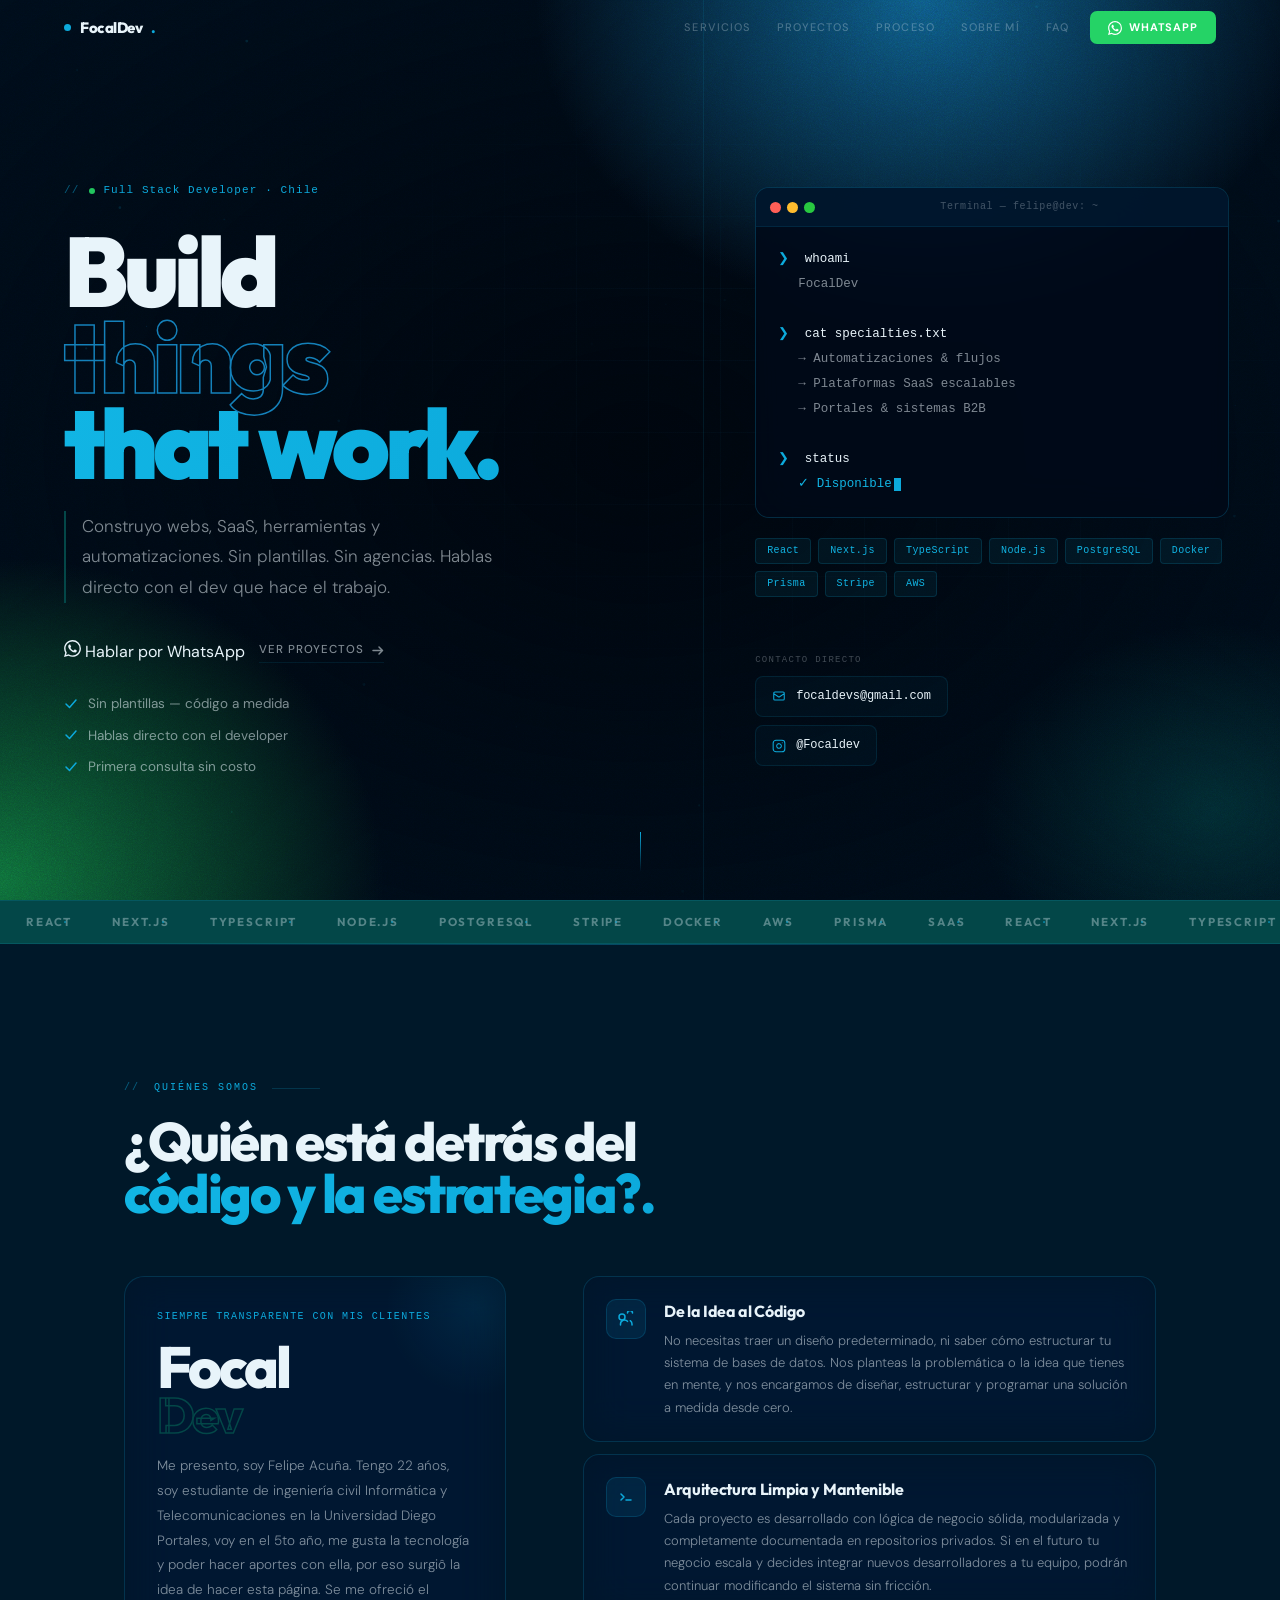
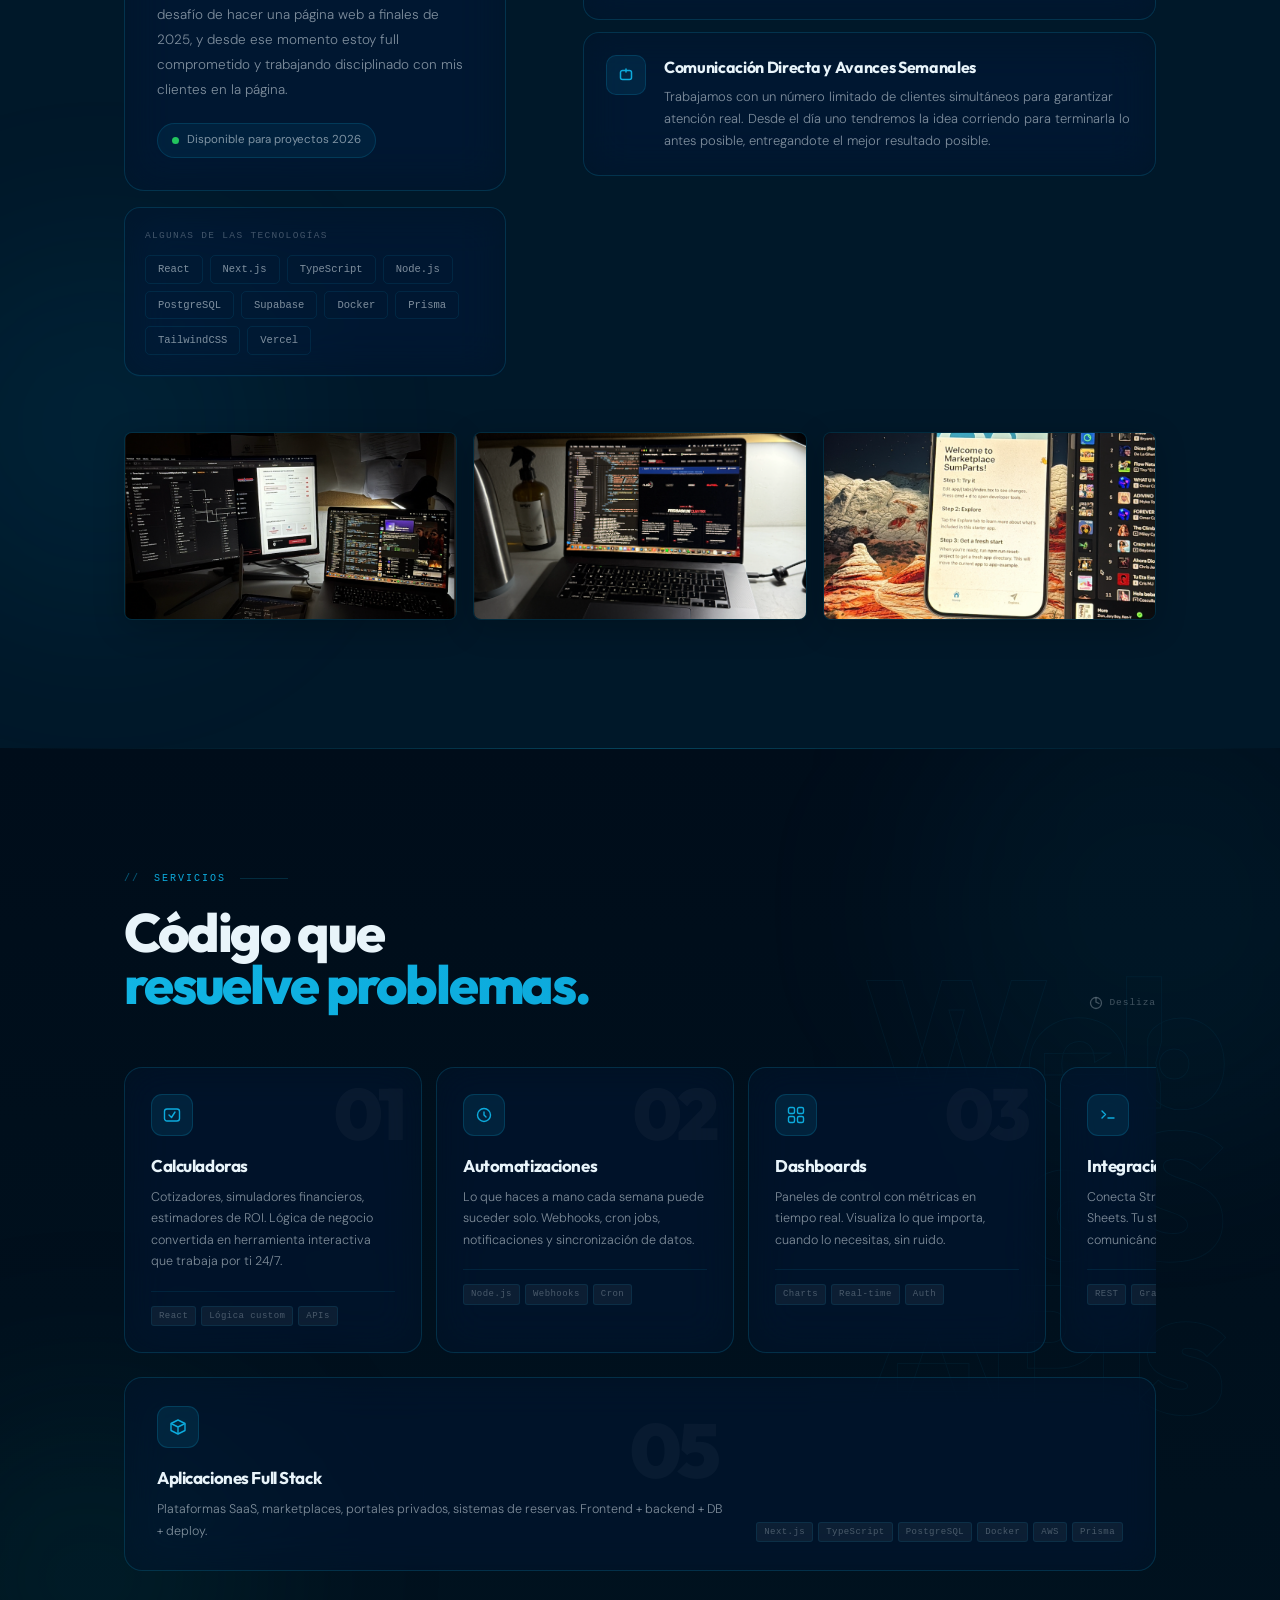
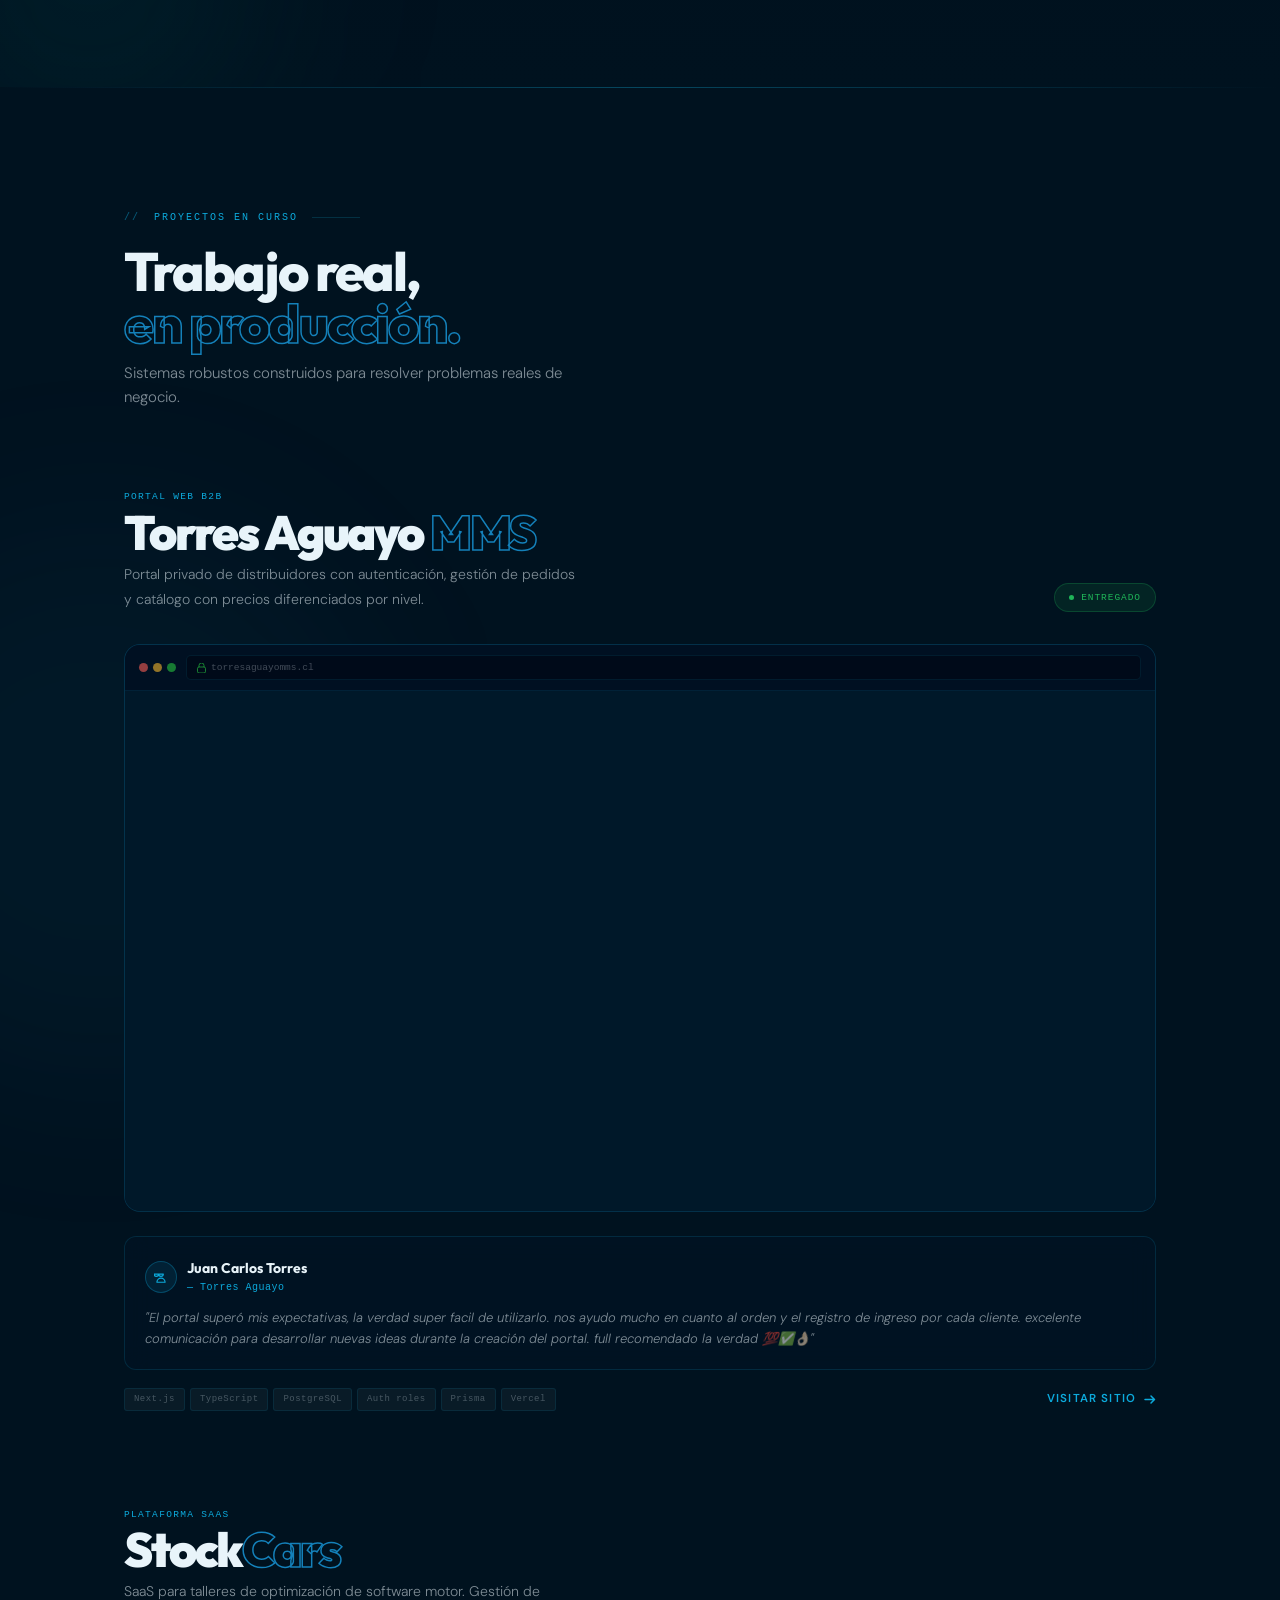
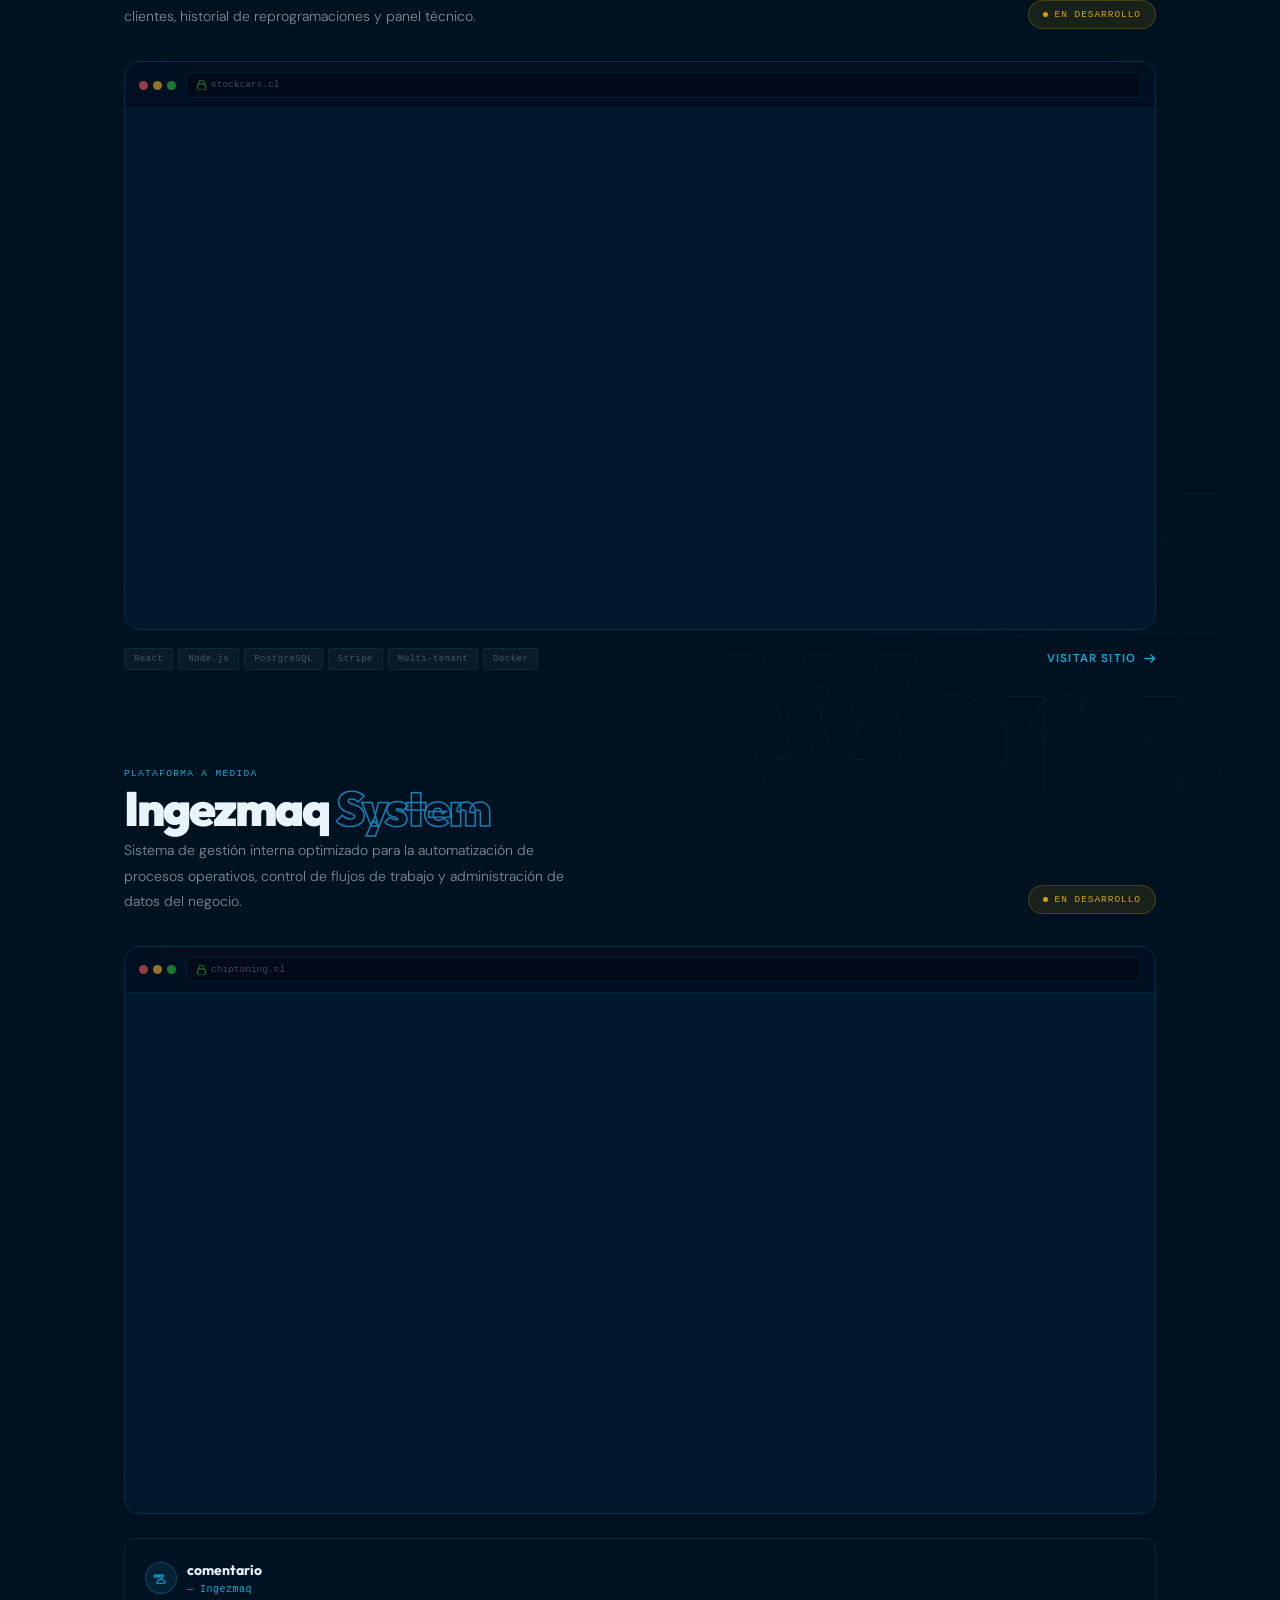
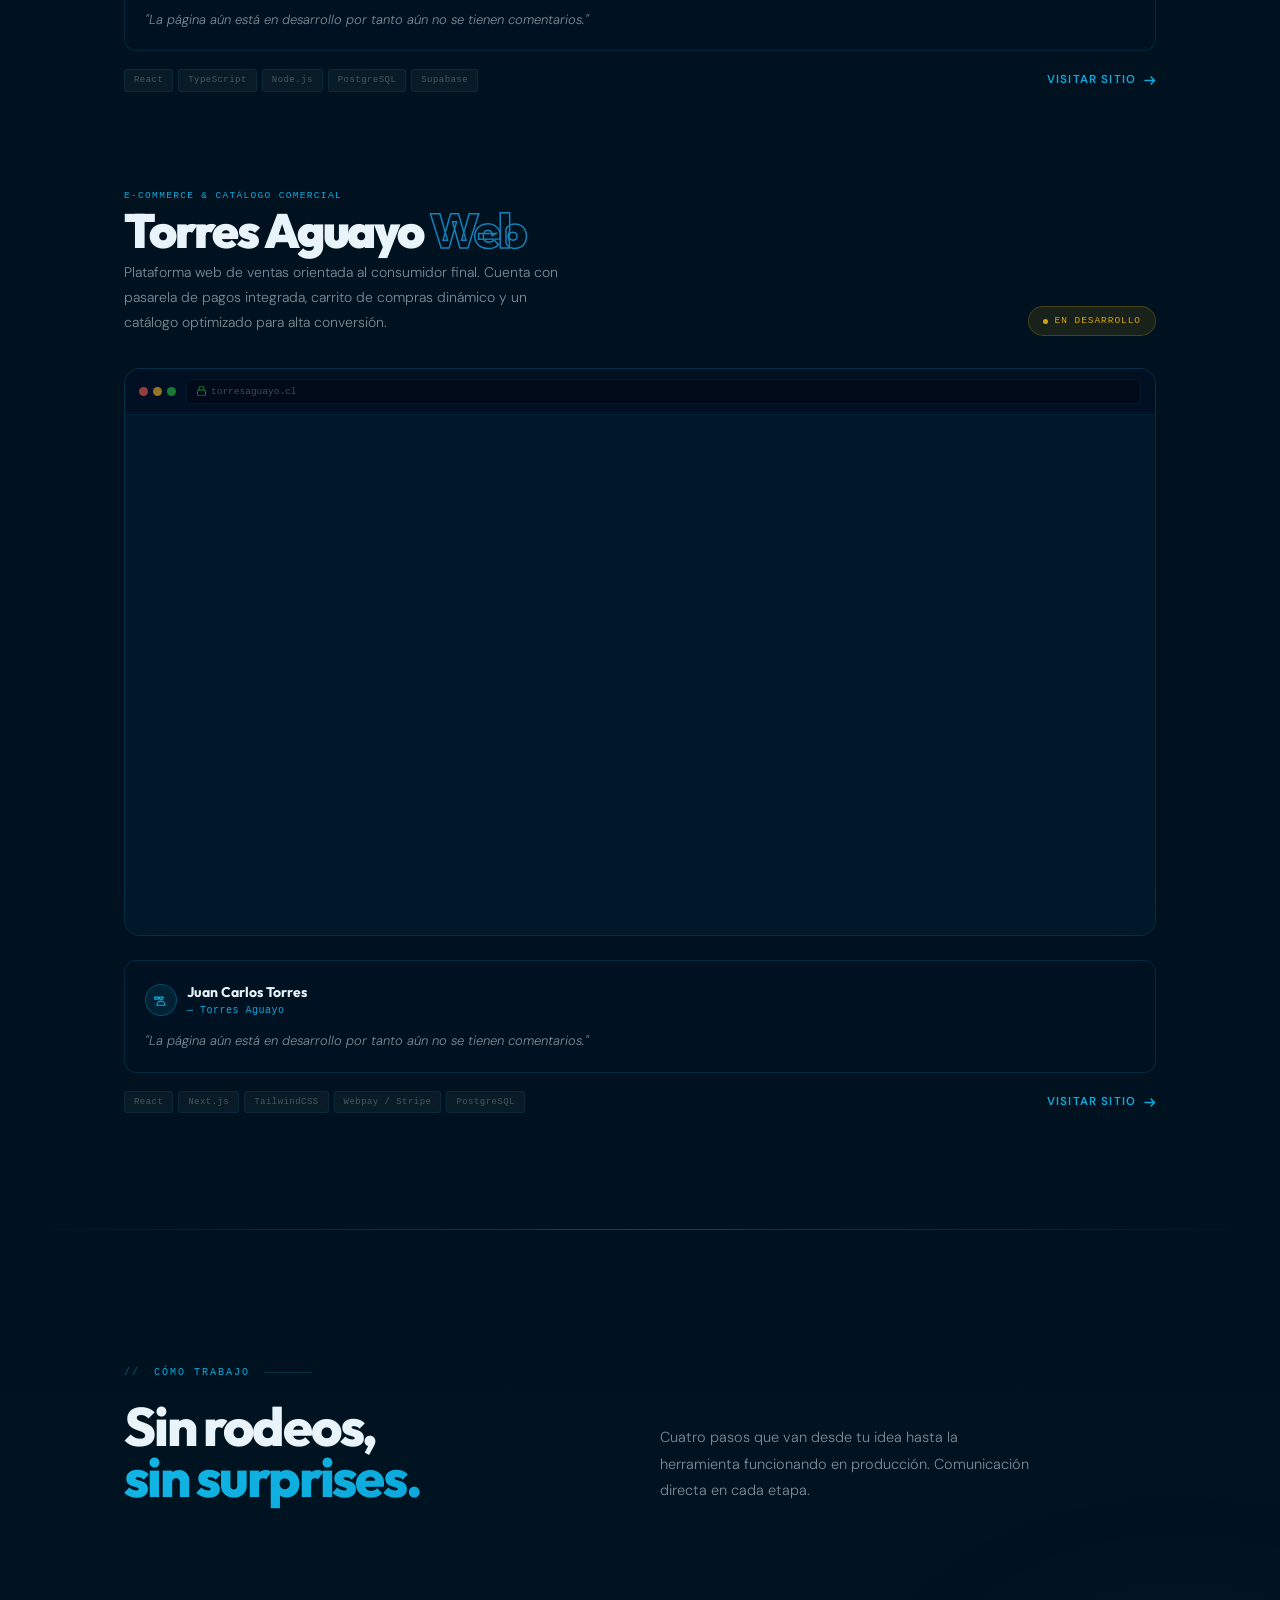
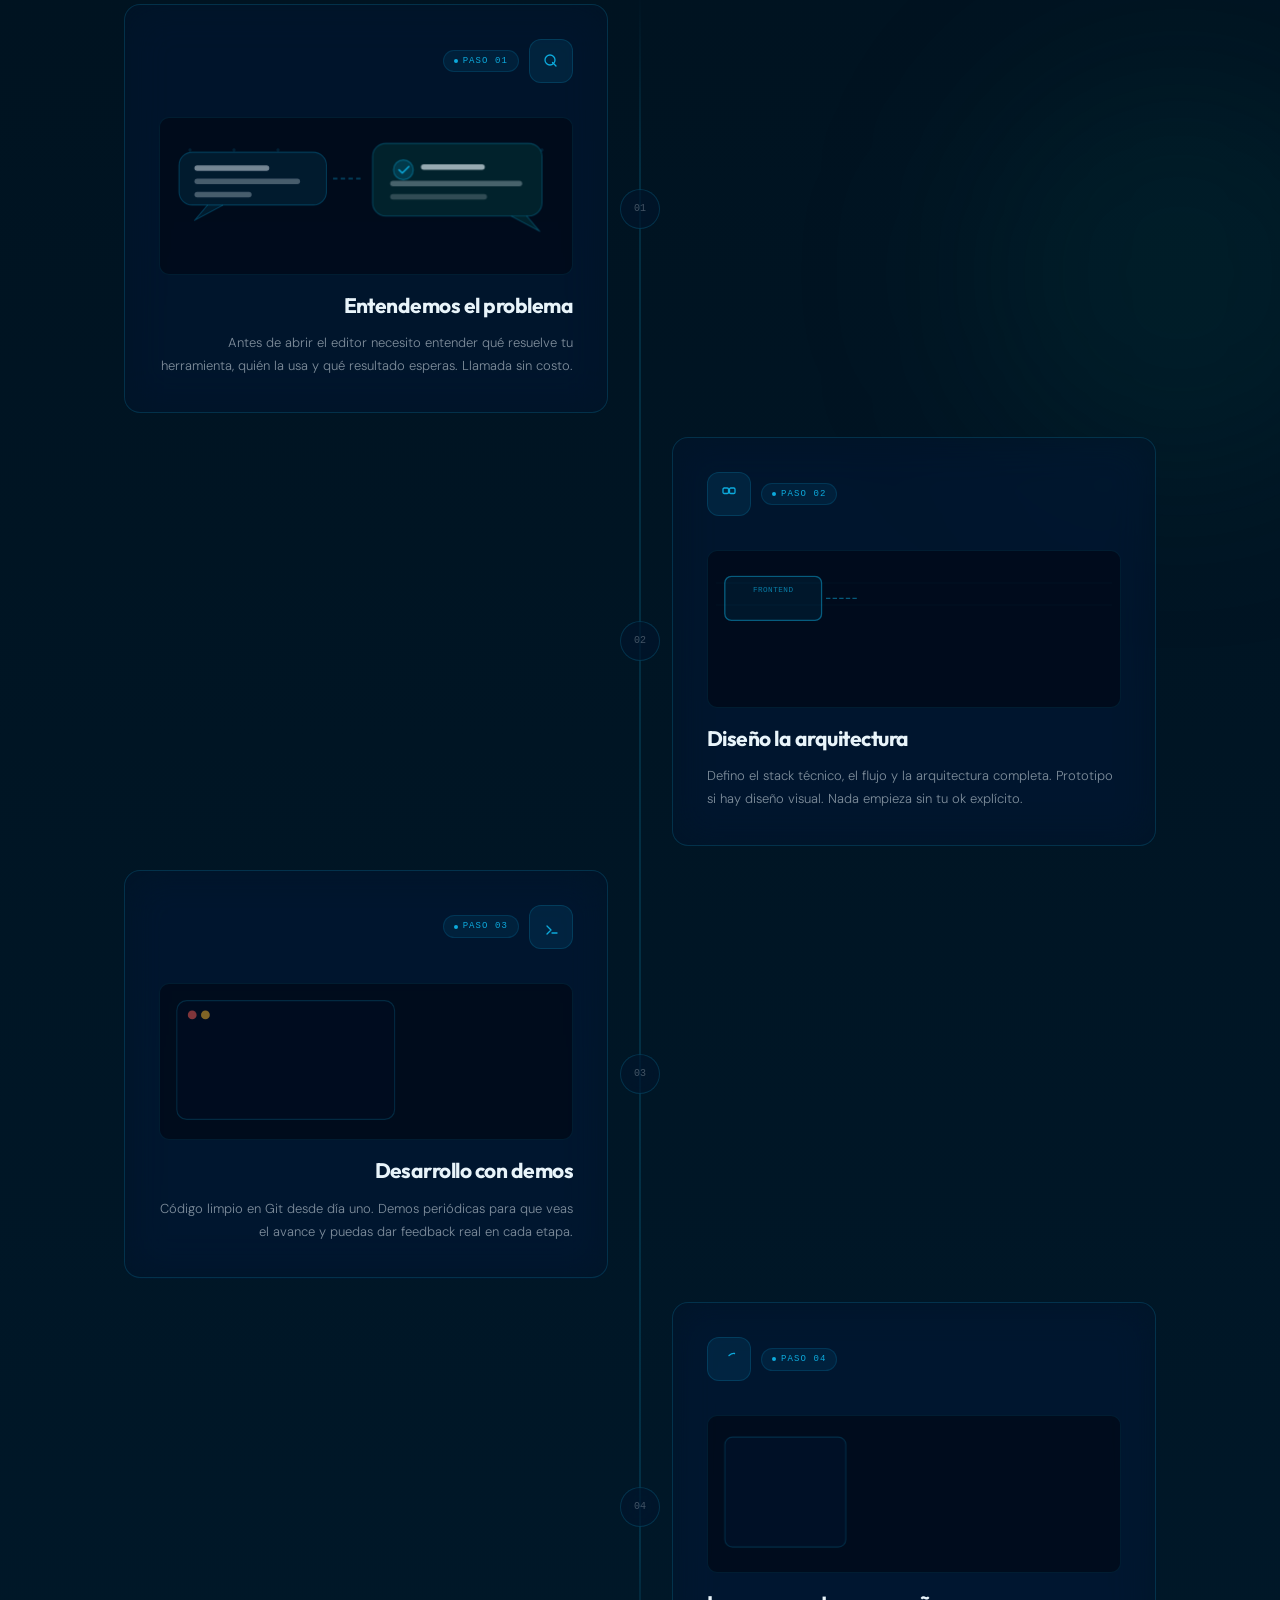
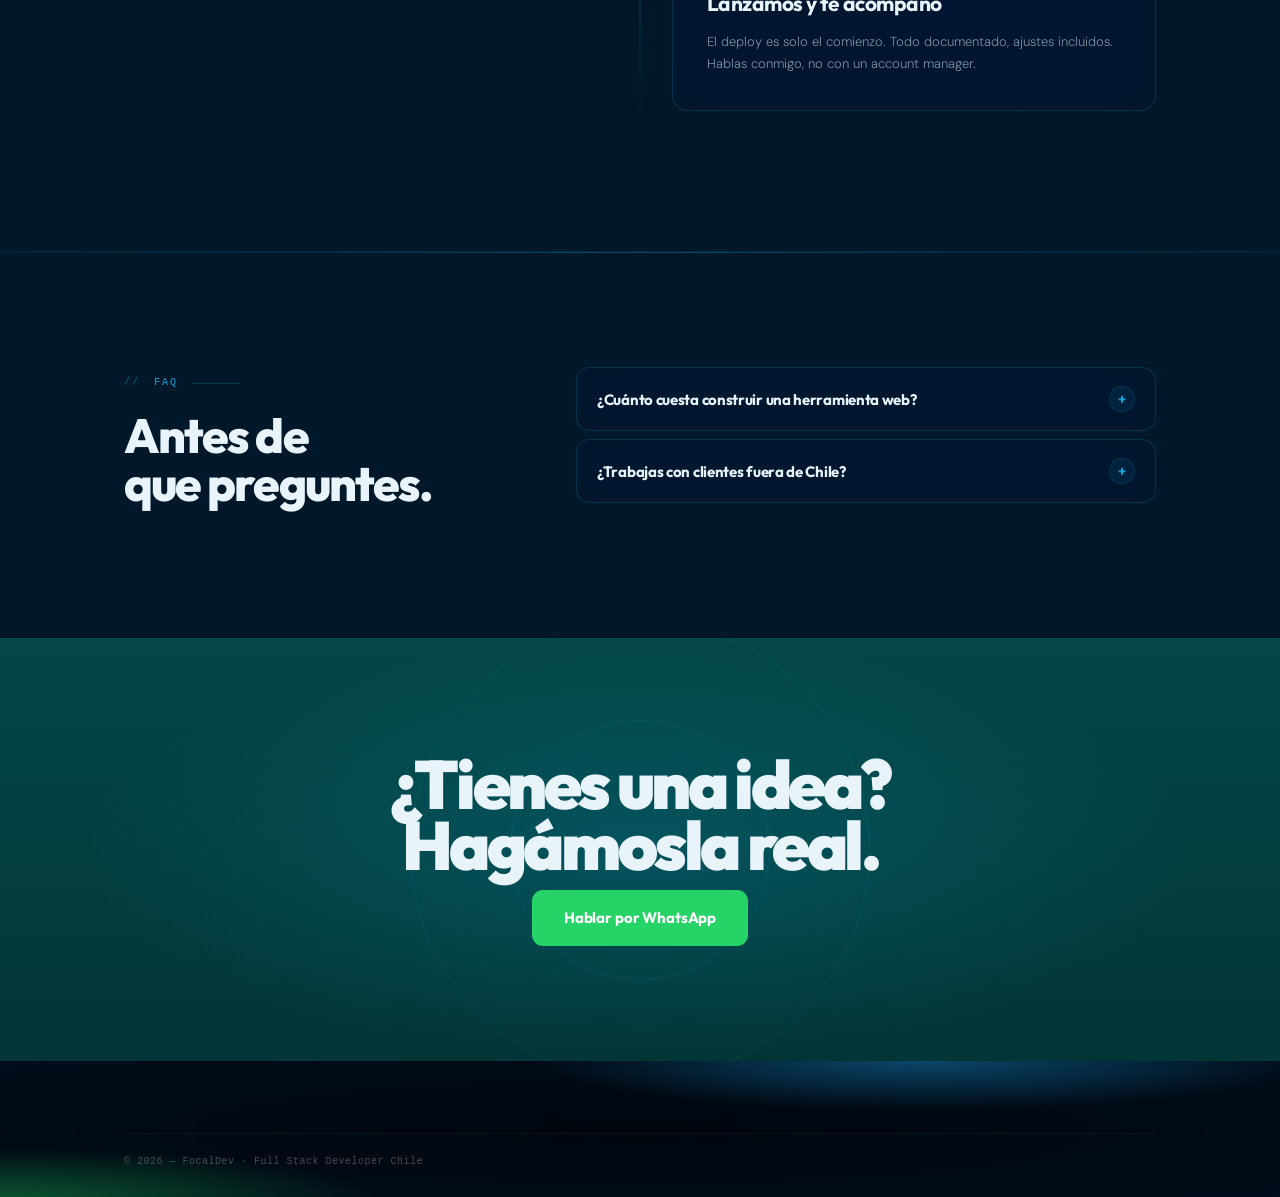
==== commit 8103c126: "final7/6" ====
--- a/index.html
+++ b/index.html
@@ -1,562 +1,999 @@
 <!DOCTYPE html>
 <html lang="es">
+
 <head>
-<meta charset="UTF-8">
-<meta name="viewport" content="width=device-width,initial-scale=1">
-<title>FocalDev — Full Stack Developer Chile</title>
-<meta name="description" content="Webs, SaaS y herramientas a medida. Sin plantillas. Sin agencias. Hablas directo con el dev.">
-<link rel="preconnect" href="https://fonts.googleapis.com">
-<link rel="preconnect" href="https://fonts.gstatic.com" crossorigin>
-<link href="https://fonts.googleapis.com/css2?family=DM+Sans:opsz,wght@9..40,300;9..40,400;9..40,500;9..40,700;9..40,800&family=Outfit:wght@700;800;900&display=swap" rel="stylesheet">
-<link rel="stylesheet" href="css/styles.css">
+  <meta charset="UTF-8">
+  <meta name="viewport" content="width=device-width,initial-scale=1">
+  <title>FocalDev — Full Stack Developer Chile</title>
+  <meta name="description"
+    content="Webs, SaaS y herramientas a medida. Sin plantillas. Sin agencias. Hablas directo con el dev.">
+  <link rel="preconnect" href="https://fonts.googleapis.com">
+  <link rel="preconnect" href="https://fonts.gstatic.com" crossorigin>
+  <link
+    href="https://fonts.googleapis.com/css2?family=DM+Sans:opsz,wght@9..40,300;9..40,400;9..40,500;9..40,700;9..40,800&family=Outfit:wght@700;800;900&display=swap"
+    rel="stylesheet">
+  <link rel="stylesheet" href="css/styles.css">
 </head>
+
 <body>
 
-<div id="intro">
-  <div class="iterm">
-    <div class="ibar">
-      <div class="idots"><div class="idot"></div><div class="idot"></div><div class="idot"></div></div>
-      <span class="ibar-title">Terminal — bash</span>
-    </div>
-    <div class="iprog"><div class="iprogfill" id="ipf"></div></div>
-    <div class="ibody" id="ibody"></div>
+  <div id="intro">
+    <div class="iterm">
+      <div class="ibar">
+        <div class="idots">
+          <div class="idot"></div>
+          <div class="idot"></div>
+          <div class="idot"></div>
+        </div>
+        <span class="ibar-title">Terminal — bash</span>
+      </div>
+      <div class="iprog">
+        <div class="iprogfill" id="ipf"></div>
+      </div>
+      <div class="ibody" id="ibody"></div>
+    </div>
   </div>
-</div>
-
-<nav class="nav" id="nav">
-  <a href="#hero" class="nbrand"><span class="ndot"></span>FocalDev<em>.</em></a>
-  <div class="nmenu">
-    <a href="#servicios" class="nlink">Servicios</a>
-    <a href="#proyectos" class="nlink">Proyectos</a>
-    <a href="#proceso"   class="nlink">Proceso</a>
-    <a href="#sobre"     class="nlink">Sobre mí</a>
-    <a href="#faq"       class="nlink">FAQ</a>
-    <a href="https://wa.me/56931336443?text=Hola%20FocalDev!%20me%20interesar%C3%ADa%20hablar%20por%20una%20web" target="_blank" class="nwa">
-      <svg width="14" height="14" viewBox="0 0 24 24" fill="currentColor"><path d="M17.472 14.382c-.297-.149-1.758-.867-2.03-.967-.273-.099-.471-.148-.67.15-.197.297-.767.966-.94 1.164-.173.199-.347.223-.644.075-.297-.15-1.255-.463-2.39-1.475-.883-.788-1.48-1.761-1.653-2.059-.173-.297-.018-.458.13-.606.134-.133.298-.347.446-.52.149-.174.198-.298.298-.497.099-.198.05-.371-.025-.52-.075-.149-.669-1.612-.916-2.207-.242-.579-.487-.5-.669-.51-.173-.008-.371-.01-.57-.01-.198 0-.52.074-.792.372-.272.297-1.04 1.016-1.04 2.479 0 1.462 1.065 2.875 1.213 3.074.149.198 2.096 3.2 5.077 4.487.709.306 1.262.489 1.694.625.712.227 1.36.195 1.871.118.571-.085 1.758-.719 2.006-1.413.248-.694.248-1.289.173-1.413-.074-.124-.272-.198-.57-.347m-5.421 7.403h-.004a9.87 9.87 0 01-5.031-1.378l-.361-.214-3.741.982.998-3.648-.235-.374a9.86 9.86 0 01-1.51-5.26c.001-5.45 4.436-9.884 9.888-9.884 2.64 0 5.122 1.03 6.988 2.898a9.825 9.825 0 012.893 6.994c-.003 5.45-4.437 9.884-9.885 9.884m8.413-18.297A11.815 11.815 0 0012.05 0C5.495 0 .16 5.335.157 11.892c0 2.096.547 4.142 1.588 5.945L.057 24l6.305-1.654a11.882 11.882 0 005.683 1.448h.005c6.554 0 11.89-5.335 11.893-11.893a11.821 11.821 0 00-3.48-8.413z"/></svg>
-      WhatsApp
+
+  <nav class="nav" id="nav">
+    <a href="#hero" class="nbrand"><span class="ndot"></span>FocalDev<em>.</em></a>
+    <div class="nmenu">
+      <a href="#servicios" class="nlink">Servicios</a>
+      <a href="#proyectos" class="nlink">Proyectos</a>
+      <a href="#proceso" class="nlink">Proceso</a>
+      <a href="#sobre" class="nlink">Sobre mí</a>
+      <a href="#faq" class="nlink">FAQ</a>
+      <a href="https://wa.me/56931336443?text=Hola%20FocalDev!%20me%20interesar%C3%ADa%20hablar%20por%20una%20web"
+        target="_blank" class="nwa">
+        <svg width="14" height="14" viewBox="0 0 24 24" fill="currentColor">
+          <path
+            d="M17.472 14.382c-.297-.149-1.758-.867-2.03-.967-.273-.099-.471-.148-.67.15-.197.297-.767.966-.94 1.164-.173.199-.347.223-.644.075-.297-.15-1.255-.463-2.39-1.475-.883-.788-1.48-1.761-1.653-2.059-.173-.297-.018-.458.13-.606.134-.133.298-.347.446-.52.149-.174.198-.298.298-.497.099-.198.05-.371-.025-.52-.075-.149-.669-1.612-.916-2.207-.242-.579-.487-.5-.669-.51-.173-.008-.371-.01-.57-.01-.198 0-.52.074-.792.372-.272.297-1.04 1.016-1.04 2.479 0 1.462 1.065 2.875 1.213 3.074.149.198 2.096 3.2 5.077 4.487.709.306 1.262.489 1.694.625.712.227 1.36.195 1.871.118.571-.085 1.758-.719 2.006-1.413.248-.694.248-1.289.173-1.413-.074-.124-.272-.198-.57-.347m-5.421 7.403h-.004a9.87 9.87 0 01-5.031-1.378l-.361-.214-3.741.982.998-3.648-.235-.374a9.86 9.86 0 01-1.51-5.26c.001-5.45 4.436-9.884 9.888-9.884 2.64 0 5.122 1.03 6.988 2.898a9.825 9.825 0 012.893 6.994c-.003 5.45-4.437 9.884-9.885 9.884m8.413-18.297A11.815 11.815 0 0012.05 0C5.495 0 .16 5.335.157 11.892c0 2.096.547 4.142 1.588 5.945L.057 24l6.305-1.654a11.882 11.882 0 005.683 1.448h.005c6.554 0 11.89-5.335 11.893-11.893a11.821 11.821 0 00-3.48-8.413z" />
+        </svg>
+        WhatsApp
+      </a>
+      <button class="ham" id="hamBtn" aria-label="Menú">
+        <svg width="22" height="14" fill="none" viewBox="0 0 22 14">
+          <rect width="22" height="1.5" rx=".75" fill="currentColor" />
+          <rect y="6" width="16" height="1.5" rx=".75" fill="currentColor" />
+          <rect y="12" width="22" height="1.5" rx=".75" fill="currentColor" />
+        </svg>
+      </button>
+    </div>
+  </nav>
+
+  <div class="mob" id="mob">
+    <button class="mob-x" id="mobX">✕</button>
+    <a href="#servicios" class="mob-a">Servicios</a>
+    <a href="#proyectos" class="mob-a">Proyectos</a>
+    <a href="#proceso" class="mob-a">Proceso</a>
+    <a href="#sobre" class="mob-a">Sobre mí</a>
+    <div class="mob-line"></div>
+    <a href="https://wa.me/56931336443?text=Hola%20FocalDev!%20me%20interesar%C3%ADa%20hablar%20por%20una%20web"
+      target="_blank" class="mob-wa">
+      <svg width="20" height="20" viewBox="0 0 24 24" fill="currentColor">
+        <path
+          d="M17.472 14.382c-.297-.149-1.758-.867-2.03-.967-.273-.099-.471-.148-.67.15-.197.297-.767.966-.94 1.164-.173.199-.347.223-.644.075-.297-.15-1.255-.463-2.39-1.475-.883-.788-1.48-1.761-1.653-2.059-.173-.297-.018-.458.13-.606.134-.133.298-.347.446-.52.149-.174.198-.298.298-.497.099-.198.05-.371-.025-.52-.075-.149-.669-1.612-.916-2.207-.242-.579-.487-.5-.669-.51-.173-.008-.371-.01-.57-.01-.198 0-.52.074-.792.372-.272.297-1.04 1.016-1.04 2.479 0 1.462 1.065 2.875 1.213 3.074.149.198 2.096 3.2 5.077 4.487.709.306 1.262.489 1.694.625.712.227 1.36.195 1.871.118.571-.085 1.758-.719 2.006-1.413.248-.694.248-1.289.173-1.413-.074-.124-.272-.198-.57-.347m-5.421 7.403h-.004a9.87 9.87 0 01-5.031-1.378l-.361-.214-3.741.982.998-3.648-.235-.374a9.86 9.86 0 01-1.51-5.26c.001-5.45 4.436-9.884 9.888-9.884 2.64 0 5.122 1.03 6.988 2.898a9.825 9.825 0 012.893 6.994c-.003 5.45-4.437 9.884-9.885 9.884m8.413-18.297A11.815 11.815 0 0012.05 0C5.495 0 .16 5.335.157 11.892c0 2.096.547 4.142 1.588 5.945L.057 24l6.305-1.654a11.882 11.882 0 005.683 1.448h.005c6.554 0 11.89-5.335 11.893-11.893a11.821 11.821 0 00-3.48-8.413z" />
+      </svg>
+      Chatear por WhatsApp
     </a>
-    <button class="ham" id="hamBtn" aria-label="Menú">
-      <svg width="22" height="14" fill="none" viewBox="0 0 22 14"><rect width="22" height="1.5" rx=".75" fill="currentColor"/><rect y="6" width="16" height="1.5" rx=".75" fill="currentColor"/><rect y="12" width="22" height="1.5" rx=".75" fill="currentColor"/></svg>
-    </button>
   </div>
-</nav>
-
-<div class="mob" id="mob">
-  <button class="mob-x" id="mobX">✕</button>
-  <a href="#servicios" class="mob-a">Servicios</a>
-  <a href="#proyectos" class="mob-a">Proyectos</a>
-  <a href="#proceso"   class="mob-a">Proceso</a>
-  <a href="#sobre"     class="mob-a">Sobre mí</a>
-  <div class="mob-line"></div>
-  <a href="https://wa.me/56931336443?text=Hola%20FocalDev!%20me%20interesar%C3%ADa%20hablar%20por%20una%20web" target="_blank" class="mob-wa">
-    <svg width="20" height="20" viewBox="0 0 24 24" fill="currentColor"><path d="M17.472 14.382c-.297-.149-1.758-.867-2.03-.967-.273-.099-.471-.148-.67.15-.197.297-.767.966-.94 1.164-.173.199-.347.223-.644.075-.297-.15-1.255-.463-2.39-1.475-.883-.788-1.48-1.761-1.653-2.059-.173-.297-.018-.458.13-.606.134-.133.298-.347.446-.52.149-.174.198-.298.298-.497.099-.198.05-.371-.025-.52-.075-.149-.669-1.612-.916-2.207-.242-.579-.487-.5-.669-.51-.173-.008-.371-.01-.57-.01-.198 0-.52.074-.792.372-.272.297-1.04 1.016-1.04 2.479 0 1.462 1.065 2.875 1.213 3.074.149.198 2.096 3.2 5.077 4.487.709.306 1.262.489 1.694.625.712.227 1.36.195 1.871.118.571-.085 1.758-.719 2.006-1.413.248-.694.248-1.289.173-1.413-.074-.124-.272-.198-.57-.347m-5.421 7.403h-.004a9.87 9.87 0 01-5.031-1.378l-.361-.214-3.741.982.998-3.648-.235-.374a9.86 9.86 0 01-1.51-5.26c.001-5.45 4.436-9.884 9.888-9.884 2.64 0 5.122 1.03 6.988 2.898a9.825 9.825 0 012.893 6.994c-.003 5.45-4.437 9.884-9.885 9.884m8.413-18.297A11.815 11.815 0 0012.05 0C5.495 0 .16 5.335.157 11.892c0 2.096.547 4.142 1.588 5.945L.057 24l6.305-1.654a11.882 11.882 0 005.683 1.448h.005c6.554 0 11.89-5.335 11.893-11.893a11.821 11.821 0 00-3.48-8.413z"/></svg>
-    Chatear por WhatsApp
-  </a>
-</div>
-
-<canvas id="cvs"></canvas>
-
-<section id="hero">
-  <div class="hbg"></div><div class="hgrain"></div><div class="hgrid"></div>
-  <div class="hleft">
-    <div class="heyebrow"><span class="edot"></span>Full Stack Developer · Chile</div>
-    <h1 class="hh1">
-      <span class="w1">Build</span>
-      <span class="w2">things</span>
-      <span class="w3">that work.</span>
-    </h1>
-    <p class="hsub">Construyo webs, SaaS, herramientas y automatizaciones. Sin plantillas. Sin agencias. Hablas directo con el dev que hace el trabajo.</p>
-    <div class="hactions">
-      <a href="https://wa.me/56931336443?text=Hola%20FocalDev!%20me%20interesar%C3%ADa%20hablar%20por%20una%20web" target="_blank" class="btnwa">
-        <svg width="17" height="17" viewBox="0 0 24 24" fill="currentColor"><path d="M17.472 14.382c-.297-.149-1.758-.867-2.03-.967-.273-.099-.471-.148-.67.15-.197.297-.767.966-.94 1.164-.173.199-.347.223-.644.075-.297-.15-1.255-.463-2.39-1.475-.883-.788-1.48-1.761-1.653-2.059-.173-.297-.018-.458.13-.606.134-.133.298-.347.446-.52.149-.174.198-.298.298-.497.099-.198.05-.371-.025-.52-.075-.149-.669-1.612-.916-2.207-.242-.579-.487-.5-.669-.51-.173-.008-.371-.01-.57-.01-.198 0-.52.074-.792.372-.272.297-1.04 1.016-1.04 2.479 0 1.462 1.065 2.875 1.213 3.074.149.198 2.096 3.2 5.077 4.487.709.306 1.262.489 1.694.625.712.227 1.36.195 1.871.118.571-.085 1.758-.719 2.006-1.413.248-.694.248-1.289.173-1.413-.074-.124-.272-.198-.57-.347m-5.421 7.403h-.004a9.87 9.87 0 01-5.031-1.378l-.361-.214-3.741.982.998-3.648-.235-.374a9.86 9.86 0 01-1.51-5.26c.001-5.45 4.436-9.884 9.888-9.884 2.64 0 5.122 1.03 6.988 2.898a9.825 9.825 0 012.893 6.994c-.003 5.45-4.437 9.884-9.885 9.884m8.413-18.297A11.815 11.815 0 0012.05 0C5.495 0 .16 5.335.157 11.892c0 2.096.547 4.142 1.588 5.945L.057 24l6.305-1.654a11.882 11.882 0 005.683 1.448h.005c6.554 0 11.89-5.335 11.893-11.893a11.821 11.821 0 00-3.48-8.413z"/></svg>
-        Hablar por WhatsApp
-      </a>
-      <a href="#proyectos" class="btnout">Ver proyectos <svg width="13" height="13" fill="none" viewBox="0 0 13 13"><path d="M2 6.5h9M8 3l3.5 3.5L8 10" stroke="currentColor" stroke-width="1.5" stroke-linecap="round" stroke-linejoin="round"/></svg></a>
-    </div>
-    <div class="hbenefits">
-      <div class="hb"><svg width="14" height="14" fill="none" viewBox="0 0 14 14"><path d="M2 7l3.5 3.5L12 3" stroke="currentColor" stroke-width="1.5" stroke-linecap="round" stroke-linejoin="round"/></svg><span>Sin plantillas — código a medida</span></div>
-      <div class="hb"><svg width="14" height="14" fill="none" viewBox="0 0 14 14"><path d="M2 7l3.5 3.5L12 3" stroke="currentColor" stroke-width="1.5" stroke-linecap="round" stroke-linejoin="round"/></svg><span>Hablas directo con el developer</span></div>
-      <div class="hb"><svg width="14" height="14" fill="none" viewBox="0 0 14 14"><path d="M2 7l3.5 3.5L12 3" stroke="currentColor" stroke-width="1.5" stroke-linecap="round" stroke-linejoin="round"/></svg><span>Primera consulta sin costo</span></div>
-    </div>
+
+  <canvas id="cvs"></canvas>
+
+  <section id="hero">
+    <div class="hbg"></div>
+    <div class="hgrain"></div>
+    <div class="hgrid"></div>
+    <div class="hleft">
+      <div class="heyebrow"><span class="edot"></span>Full Stack Developer · Chile</div>
+      <h1 class="hh1">
+        <span class="w1">Build</span>
+        <span class="w2">things</span>
+        <span class="w3">that work.</span>
+      </h1>
+      <p class="hsub">Construyo webs, SaaS, herramientas y automatizaciones. Sin plantillas. Sin agencias. Hablas
+        directo con el dev que hace el trabajo.</p>
+      <div class="hactions">
+        <a href="https://wa.me/56931336443?text=Hola%20FocalDev!%20me%20interesar%C3%ADa%20hablar%20por%20una%20web"
+          target="_blank" class="btnwa">
+          <svg width="17" height="17" viewBox="0 0 24 24" fill="currentColor">
+            <path
+              d="M17.472 14.382c-.297-.149-1.758-.867-2.03-.967-.273-.099-.471-.148-.67.15-.197.297-.767.966-.94 1.164-.173.199-.347.223-.644.075-.297-.15-1.255-.463-2.39-1.475-.883-.788-1.48-1.761-1.653-2.059-.173-.297-.018-.458.13-.606.134-.133.298-.347.446-.52.149-.174.198-.298.298-.497.099-.198.05-.371-.025-.52-.075-.149-.669-1.612-.916-2.207-.242-.579-.487-.5-.669-.51-.173-.008-.371-.01-.57-.01-.198 0-.52.074-.792.372-.272.297-1.04 1.016-1.04 2.479 0 1.462 1.065 2.875 1.213 3.074.149.198 2.096 3.2 5.077 4.487.709.306 1.262.489 1.694.625.712.227 1.36.195 1.871.118.571-.085 1.758-.719 2.006-1.413.248-.694.248-1.289.173-1.413-.074-.124-.272-.198-.57-.347m-5.421 7.403h-.004a9.87 9.87 0 01-5.031-1.378l-.361-.214-3.741.982.998-3.648-.235-.374a9.86 9.86 0 01-1.51-5.26c.001-5.45 4.436-9.884 9.888-9.884 2.64 0 5.122 1.03 6.988 2.898a9.825 9.825 0 012.893 6.994c-.003 5.45-4.437 9.884-9.885 9.884m8.413-18.297A11.815 11.815 0 0012.05 0C5.495 0 .16 5.335.157 11.892c0 2.096.547 4.142 1.588 5.945L.057 24l6.305-1.654a11.882 11.882 0 005.683 1.448h.005c6.554 0 11.89-5.335 11.893-11.893a11.821 11.821 0 00-3.48-8.413z" />
+          </svg>
+          Hablar por WhatsApp
+        </a>
+        <a href="#proyectos" class="btnout">Ver proyectos <svg width="13" height="13" fill="none" viewBox="0 0 13 13">
+            <path d="M2 6.5h9M8 3l3.5 3.5L8 10" stroke="currentColor" stroke-width="1.5" stroke-linecap="round"
+              stroke-linejoin="round" />
+          </svg></a>
+      </div>
+      <div class="hbenefits">
+        <div class="hb"><svg width="14" height="14" fill="none" viewBox="0 0 14 14">
+            <path d="M2 7l3.5 3.5L12 3" stroke="currentColor" stroke-width="1.5" stroke-linecap="round"
+              stroke-linejoin="round" />
+          </svg><span>Sin plantillas — código a medida</span></div>
+        <div class="hb"><svg width="14" height="14" fill="none" viewBox="0 0 14 14">
+            <path d="M2 7l3.5 3.5L12 3" stroke="currentColor" stroke-width="1.5" stroke-linecap="round"
+              stroke-linejoin="round" />
+          </svg><span>Hablas directo con el developer</span></div>
+        <div class="hb"><svg width="14" height="14" fill="none" viewBox="0 0 14 14">
+            <path d="M2 7l3.5 3.5L12 3" stroke="currentColor" stroke-width="1.5" stroke-linecap="round"
+              stroke-linejoin="round" />
+          </svg><span>Primera consulta sin costo</span></div>
+      </div>
+    </div>
+    <div class="hright">
+      <div class="mwin">
+        <div class="mbar">
+          <div class="mdots">
+            <div class="mdot"></div>
+            <div class="mdot"></div>
+            <div class="mdot"></div>
+          </div><span class="mtitle">Terminal — felipe@dev: ~</span>
+        </div>
+        <div class="tbody">
+          <div class="tp"><span class="tpr">❯</span><span class="tcmd">&nbsp;whoami</span></div>
+          <span class="tout">FocalDev</span><br>
+          <div class="tp"><span class="tpr">❯</span><span class="tcmd">&nbsp;cat specialties.txt</span></div>
+          <span class="tout">→ Automatizaciones &amp; flujos</span>
+          <span class="tout">→ Plataformas SaaS escalables</span>
+          <span class="tout">→ Portales &amp; sistemas B2B</span><br>
+          <div class="tp"><span class="tpr">❯</span><span class="tcmd">&nbsp;status</span></div>
+          <span class="tout" style="color:var(--acc2);">✓ Disponible<span class="tcursor"></span></span>
+        </div>
+      </div>
+      <div class="pills">
+        <span class="pill">React</span><span class="pill">Next.js</span><span class="pill">TypeScript</span>
+        <span class="pill">Node.js</span><span class="pill">PostgreSQL</span><span class="pill">Docker</span>
+        <span class="pill">Prisma</span><span class="pill">Stripe</span><span class="pill">AWS</span>
+      </div>
+      <div
+        style="margin-top: clamp(24px, 4vw, 36px); display: flex; flex-direction: column; gap: 8px; opacity: 0; animation: fadeRight .8s var(--ease) .7s forwards;">
+        <span
+          style="font-family: var(--m); font-size: 9px; color: var(--sub); letter-spacing: 0.14em; text-transform: uppercase;">Contacto
+          Directo</span>
+        <a href="mailto:focaldevs@gmail.com"
+          style="display: inline-flex; align-items: center; gap: 10px; width: fit-content; background: rgba(17, 181, 228, 0.04); border: 1px solid rgba(17, 181, 228, 0.12); padding: 10px 16px; border-radius: 8px; transition: border-color .3s, background .3s, transform .25s var(--spring);"
+          onmouseover="this.style.borderColor='var(--borderHi)'; this.style.background='rgba(17, 181, 228, 0.08)'; this.style.transform='translateY(-2px)'"
+          onmouseout="this.style.borderColor='rgba(17, 181, 228, 0.12)'; this.style.background='rgba(17, 181, 228, 0.04)'; this.style.transform='none'">
+          <svg width="14" height="14" fill="none" viewBox="0 0 24 24" stroke="currentColor" stroke-width="1.8"
+            style="color: var(--accent);">
+            <path stroke-linecap="round" stroke-linejoin="round"
+              d="M3 8l7.89 5.26a2 2 0 002.22 0L21 8M5 19h14a2 2 0 002-2V7a2 2 0 00-2-2H5a2 2 0 00-2 2v10a2 2 0 002 2z" />
+          </svg>
+          <span
+            style="font-family: var(--m); font-size: 12px; color: var(--fg); letter-spacing: -0.01em;">focaldevs@gmail.com</span>
+        </a>
+        <a href="https://www.instagram.com/focaldev/?utm_source=ig_web_button_share_sheet" target="_blank"
+          rel="noopener"
+          style="display: inline-flex; align-items: center; gap: 10px; width: fit-content; background: rgba(17, 181, 228, 0.04); border: 1px solid rgba(17, 181, 228, 0.12); padding: 10px 16px; border-radius: 8px; transition: border-color .3s, background .3s, transform .25s var(--spring);"
+          onmouseover="this.style.borderColor='var(--borderHi)'; this.style.background='rgba(17, 181, 228, 0.08)'; this.style.transform='translateY(-2px)'"
+          onmouseout="this.style.borderColor='rgba(17, 181, 228, 0.12)'; this.style.background='rgba(17, 181, 228, 0.04)'; this.style.transform='none'">
+          <svg width="14" height="14" viewBox="0 0 24 24" fill="none" stroke="currentColor" stroke-width="1.8"
+            stroke-linecap="round" stroke-linejoin="round" style="color: var(--accent);">
+            <rect x="2" y="2" width="20" height="20" rx="5" ry="5"></rect>
+            <path d="M16 11.37A4 4 0 1 1 12.63 8 4 4 0 0 1 16 11.37z"></path>
+            <line x1="17.5" y1="6.5" x2="17.51" y2="6.5"></line>
+          </svg>
+          <span
+            style="font-family: var(--m); font-size: 12px; color: var(--fg); letter-spacing: -0.01em;">@Focaldev</span>
+        </a>
+      </div>
+    </div>
+    <div class="sind">
+      <div class="sline"></div>
+    </div>
+  </section>
+
+  <div class="marquee">
+    <div class="mtrack" id="mtrack"></div>
   </div>
-  <div class="hright">
-    <div class="mwin">
-      <div class="mbar"><div class="mdots"><div class="mdot"></div><div class="mdot"></div><div class="mdot"></div></div><span class="mtitle">Terminal — felipe@dev: ~</span></div>
-      <div class="tbody">
-        <div class="tp"><span class="tpr">❯</span><span class="tcmd">&nbsp;whoami</span></div>
-        <span class="tout">FocalDev</span><br>
-        <div class="tp"><span class="tpr">❯</span><span class="tcmd">&nbsp;cat specialties.txt</span></div>
-        <span class="tout">→ Automatizaciones &amp; flujos</span>
-        <span class="tout">→ Plataformas SaaS escalables</span>
-        <span class="tout">→ Portales &amp; sistemas B2B</span><br>
-        <div class="tp"><span class="tpr">❯</span><span class="tcmd">&nbsp;status</span></div>
-        <span class="tout" style="color:var(--acc2);">✓ Disponible<span class="tcursor"></span></span>
-      </div>
-    </div>
-    <div class="pills">
-      <span class="pill">React</span><span class="pill">Next.js</span><span class="pill">TypeScript</span>
-      <span class="pill">Node.js</span><span class="pill">PostgreSQL</span><span class="pill">Docker</span>
-      <span class="pill">Prisma</span><span class="pill">Stripe</span><span class="pill">AWS</span>
-    </div>
-    <div style="margin-top: clamp(24px, 4vw, 36px); display: flex; flex-direction: column; gap: 8px; opacity: 0; animation: fadeRight .8s var(--ease) .7s forwards;">
-      <span style="font-family: var(--m); font-size: 9px; color: var(--sub); letter-spacing: 0.14em; text-transform: uppercase;">Contacto Directo</span>
-      <a href="mailto:focaldevs@gmail.com" style="display: inline-flex; align-items: center; gap: 10px; width: fit-content; background: rgba(17, 181, 228, 0.04); border: 1px solid rgba(17, 181, 228, 0.12); padding: 10px 16px; border-radius: 8px; transition: border-color .3s, background .3s, transform .25s var(--spring);" onmouseover="this.style.borderColor='var(--borderHi)'; this.style.background='rgba(17, 181, 228, 0.08)'; this.style.transform='translateY(-2px)'" onmouseout="this.style.borderColor='rgba(17, 181, 228, 0.12)'; this.style.background='rgba(17, 181, 228, 0.04)'; this.style.transform='none'">
-        <svg width="14" height="14" fill="none" viewBox="0 0 24 24" stroke="currentColor" stroke-width="1.8" style="color: var(--accent);"><path stroke-linecap="round" stroke-linejoin="round" d="M3 8l7.89 5.26a2 2 0 002.22 0L21 8M5 19h14a2 2 0 002-2V7a2 2 0 00-2-2H5a2 2 0 00-2 2v10a2 2 0 002 2z" /></svg>
-        <span style="font-family: var(--m); font-size: 12px; color: var(--fg); letter-spacing: -0.01em;">focaldevs@gmail.com</span>
-      </a>
-    </div>
-  </div>
-  <div class="sind"><div class="sline"></div></div>
-</section>
-
-<div class="marquee"><div class="mtrack" id="mtrack"></div></div>
-
-<section id="servicios">
-  <div class="sep-line"></div>
-  <div class="orb" style="width:480px;height:480px;background:rgba(12,170,220,.055);top:-80px;right:-120px;animation:o1 13s ease-in-out infinite;"></div>
-  <div class="orb" style="width:340px;height:340px;background:rgba(3,71,72,.22);bottom:-60px;left:-80px;animation:o2 17s ease-in-out infinite;"></div>
-  <div class="srv-bgword" aria-hidden="true">Web<br>SaaS<br>APIs</div>
-  <div class="wrap" style="position:relative;z-index:1;">
-    <div class="srv-head">
-      <div>
-        <div class="sec-over sr">Servicios</div>
-        <h2 class="sec-h sr" data-sr-d="1">Código que<br><span class="grad">resuelve problemas.</span></h2>
-      </div>
-      <div class="sr" data-sr-d="2" style="font-family:var(--m);font-size:9.5px;color:var(--sub);letter-spacing:.1em;display:flex;align-items:center;gap:6px;">
-        <svg width="14" height="14" fill="none" viewBox="0 0 14 14"><path d="M7 2v4l3 1.5" stroke="currentColor" stroke-width="1.3" stroke-linecap="round"/><circle cx="7" cy="7" r="5.5" stroke="currentColor" stroke-width="1.3"/></svg>Desliza
-      </div>
-    </div>
-    <div class="srv-row">
-      <div class="sc sr" data-sr-d="1"><div class="sc-num">01</div><div class="sc-ico"><svg width="18" height="18" fill="none" viewBox="0 0 18 18"><rect x="1.5" y="3" width="15" height="12" rx="2.5" stroke="currentColor" stroke-width="1.4"/><path d="M6 9l2.5 2.5L12 6" stroke="currentColor" stroke-width="1.4" stroke-linecap="round" stroke-linejoin="round"/></svg></div><div class="sc-name">Calculadoras</div><div class="sc-desc">Cotizadores, simuladores financieros, estimadores de ROI. Lógica de negocio convertida en herramienta interactiva que trabaja por ti 24/7.</div><div class="sc-tags"><span class="sc-tag">React</span><span class="sc-tag">Lógica custom</span><span class="sc-tag">APIs</span></div></div>
-      <div class="sc sr" data-sr-d="2"><div class="sc-num">02</div><div class="sc-ico"><svg width="18" height="18" fill="none" viewBox="0 0 18 18"><circle cx="9" cy="9" r="6.5" stroke="currentColor" stroke-width="1.4"/><path d="M9 6v3l2 2" stroke="currentColor" stroke-width="1.4" stroke-linecap="round"/></svg></div><div class="sc-name">Automatizaciones</div><div class="sc-desc">Lo que haces a mano cada semana puede suceder solo. Webhooks, cron jobs, notificaciones y sincronización de datos.</div><div class="sc-tags"><span class="sc-tag">Node.js</span><span class="sc-tag">Webhooks</span><span class="sc-tag">Cron</span></div></div>
-      <div class="sc sr" data-sr-d="3"><div class="sc-num">03</div><div class="sc-ico"><svg width="18" height="18" fill="none" viewBox="0 0 18 18"><rect x="1.5" y="1.5" width="6" height="6" rx="1.5" stroke="currentColor" stroke-width="1.4"/><rect x="10.5" y="1.5" width="6" height="6" rx="1.5" stroke="currentColor" stroke-width="1.4"/><rect x="1.5" y="10.5" width="6" height="6" rx="1.5" stroke="currentColor" stroke-width="1.4"/><rect x="10.5" y="10.5" width="6" height="6" rx="1.5" stroke="currentColor" stroke-width="1.4"/></svg></div><div class="sc-name">Dashboards</div><div class="sc-desc">Paneles de control con métricas en tiempo real. Visualiza lo que importa, cuando lo necesitas, sin ruido.</div><div class="sc-tags"><span class="sc-tag">Charts</span><span class="sc-tag">Real-time</span><span class="sc-tag">Auth</span></div></div>
-      <div class="sc sr" data-sr-d="4"><div class="sc-num">04</div><div class="sc-ico"><svg width="18" height="18" fill="none" viewBox="0 0 18 18"><path d="M3 5l3.5 3.5L3 12M9 12h6" stroke="currentColor" stroke-width="1.4" stroke-linecap="round" stroke-linejoin="round"/></svg></div><div class="sc-name">Integraciones</div><div class="sc-desc">Conecta Stripe, HubSpot, Notion, Google Sheets. Tu stack unificado y comunicándose sin fricción.</div><div class="sc-tags"><span class="sc-tag">REST</span><span class="sc-tag">GraphQL</span><span class="sc-tag">OAuth</span></div></div>
-    </div>
-    <div class="sc-wide sr" data-sr-d="2">
-      <div style="flex:1;min-width:220px;position:relative;"><div class="sc-num" style="font-size:clamp(48px,7vw,76px);top:6px;right:12px;">05</div><div class="sc-ico"><svg width="18" height="18" fill="none" viewBox="0 0 18 18"><path d="M9 2L2 5.5v7L9 16l7-3.5v-7L9 2z" stroke="currentColor" stroke-width="1.4" stroke-linejoin="round"/><path d="M2 5.5l7 3.5m0 0l7-3.5M9 9v7" stroke="currentColor" stroke-width="1.4"/></svg></div><div class="sc-name">Aplicaciones Full Stack</div><div class="sc-desc">Plataformas SaaS, marketplaces, portales privados, sistemas de reservas. Frontend + backend + DB + deploy.</div></div>
-      <div class="sc-tags" style="border-top:none;padding-top:0;flex-shrink:0;align-self:flex-end;"><span class="sc-tag">Next.js</span><span class="sc-tag">TypeScript</span><span class="sc-tag">PostgreSQL</span><span class="sc-tag">Docker</span><span class="sc-tag">AWS</span><span class="sc-tag">Prisma</span></div>
-    </div>
-  </div>
-</section>
-
-<section id="proyectos">
-  <div class="sep-line"></div>
-  <div class="orb" style="width:560px;height:560px;background:rgba(20,129,186,.055);top:10%;left:-180px;animation:o1 16s ease-in-out infinite;"></div>
-  <div class="proj-bg-txt" aria-hidden="true">Real<br>Work.</div>
-  <div class="wrap" style="position:relative;z-index:1;">
-    <div class="sec-over sr">Proyectos en curso</div>
-    <h2 class="sec-h sr" data-sr-d="1">Trabajo real,<br><span class="outline">en producción.</span></h2>
-    <p class="sr" data-sr-d="2" style="font-size:15px;font-weight:300;color:var(--muted);max-width:460px;margin-top:12px;">Sistemas robustos construidos para resolver problemas reales de negocio.</p>
+
+  <section id="sobre">
+    <div class="sep-line"></div>
+    <div class="orb"
+      style="width:360px;height:360px;background:rgba(12,170,220,.07);bottom:10%;left:-80px;animation:o2 18s ease-in-out infinite;position:absolute;">
+    </div>
+    <div class="wrap" style="position:relative;z-index:1;">
+
+      <div class="srv-head">
+        <div>
+          <div class="sec-over sr">Quiénes somos</div>
+          <h2 class="sec-h sr" data-sr-d="1">¿Quién está detrás del<br><span class="grad">código y la
+              estrategia?.</span></h2>
+        </div>
+      </div>
+
+      <div class="sobre-grid" style="margin-top: 40px;">
+
+        <div class="sobre-sticky">
+          <div class="sobre-name-card sr">
+            <div class="sobre-role">Siempre transparente con mis clientes</div>
+            <div class="sobre-name">Focal<br><span>Dev</span></div>
+            <p class="sobre-short">
+              Me presento, soy Felipe Acuña. Tengo 22 ańos, soy estudiante de ingeniería civil Informática y
+              Telecomunicaciones en la Universidad Diego Portales, voy en el 5to año, me gusta la tecnología y poder
+              hacer aportes con ella, por eso surgiô la idea de hacer esta página. Se me ofreció el desafío de hacer una
+              página web a finales de 2025, y desde ese momento estoy full comprometido y trabajando disciplinado con
+              mis clientes en la página.
+            </p>
+            <div class="sobre-avail-badge">
+              <span class="avdot"></span>Disponible para proyectos 2026
+            </div>
+          </div>
+
+          <div class="stack-card sr" data-sr-d="1">
+            <div class="stack-card-label">Algunas de las Tecnologías</div>
+            <div class="stack-row">
+              <span class="stack-badge">React</span><span class="stack-badge">Next.js</span>
+              <span class="stack-badge">TypeScript</span><span class="stack-badge">Node.js</span>
+              <span class="stack-badge">PostgreSQL</span><span class="stack-badge">Supabase</span>
+              <span class="stack-badge">Docker</span><span class="stack-badge">Prisma</span>
+              <span class="stack-badge">TailwindCSS</span><span class="stack-badge">Vercel</span>
+            </div>
+          </div>
+        </div>
+
+        <div class="feat-list">
+
+          <div class="feat-item sr" data-sr-d="1">
+            <div class="feat-ico">
+              <svg width="16" height="16" fill="none" viewBox="0 0 16 16" stroke="currentColor" stroke-width="1.5">
+                <path stroke-linecap="round" stroke-linejoin="round"
+                  d="M9.5 2a2.5 2.5 0 014.999 0M2.5 14v-1a4 4 0 017-2.65M14 14v-1a4 4 0 00-1.73-3.31M7 6a3 3 0 11-6 0 3 3 0 016 0z" />
+              </svg>
+            </div>
+            <div>
+              <div class="feat-title">De la Idea al Código </div>
+              <div class="feat-desc">No necesitas traer un diseño predeterminado, ni saber cómo estructurar tu sistema
+                de bases de datos. Nos planteas la problemática
+                o la idea que tienes en mente, y nos encargamos de diseñar, estructurar y programar una solución a
+                medida desde cero.</div>
+            </div>
+          </div>
+
+          <div class="feat-item sr" data-sr-d="2">
+            <div class="feat-ico">
+              <svg width="16" height="16" fill="none" viewBox="0 0 16 16" stroke="currentColor" stroke-width="1.5">
+                <path stroke-linecap="round" stroke-linejoin="round" d="M3 5l3 3-3 3M8 11h5" />
+              </svg>
+            </div>
+            <div>
+              <div class="feat-title">Arquitectura Limpia y Mantenible</div>
+              <div class="feat-desc">Cada proyecto es desarrollado con lógica de negocio sólida, modularizada y
+                completamente documentada en repositorios privados. Si en el futuro tu negocio escala y decides integrar
+                nuevos desarrolladores a tu equipo, podrán continuar modificando el sistema sin fricción.</div>
+            </div>
+          </div>
+
+          <div class="feat-item sr" data-sr-d="3">
+            <div class="feat-ico">
+              <svg width="16" height="16" fill="none" viewBox="0 0 16 16" stroke="currentColor" stroke-width="1.5">
+                <path stroke-linecap="round" stroke-linejoin="round"
+                  d="M11.5 12.5h-7a2 2 0 01-2-2v-5a2 2 0 012-2h7a2 2 0 012 2v5a2 2 0 01-2 2zM8 2v3" />
+              </svg>
+            </div>
+            <div>
+              <div class="feat-title">Comunicación Directa y Avances Semanales</div>
+              <div class="feat-desc">Trabajamos con un número limitado de clientes simultáneos para garantizar atención
+                real. Desde el día uno tendremos la idea corriendo para terminarla lo antes posible, entregandote el
+                mejor resultado posible.</div>
+            </div>
+          </div>
+
+        </div></div><div class="sr" data-sr-d="2" style="margin-top: 40px; display: grid; grid-template-columns: repeat(3, 1fr); gap: 16px; width: 100%;">
+      
+          <div style="aspect-ratio: 16/9; border-radius: 8px; overflow: hidden; border: 1px solid rgba(17, 181, 228, 0.15); background: rgba(0,0,0,0.2); box-shadow: 0 8px 32px rgba(0,0,0,0.2);">
+            <img src="img/foto1.png" alt="Workspace 1" style="width: 100%; height: 100%; object-fit: cover; transition: transform 0.4s var(--ease);" onmouseover="this.style.transform='scale(1.05)'" onmouseout="this.style.transform='none'">
+          </div>
+          
+          <div style="aspect-ratio: 16/9; border-radius: 8px; overflow: hidden; border: 1px solid rgba(17, 181, 228, 0.15); background: rgba(0,0,0,0.2); box-shadow: 0 8px 32px rgba(0,0,0,0.2);">
+            <img src="img/foto2.png" alt="Workspace 2" style="width: 100%; height: 100%; object-fit: cover; transition: transform 0.4s var(--ease);" onmouseover="this.style.transform='scale(1.05)'" onmouseout="this.style.transform='none'">
+          </div>
     
-    <div class="pj-block sr" data-sr-d="1" style="margin-top:clamp(48px,7vw,80px);">
-      <div class="pj-header">
-        <div><div class="pj-kicker">Portal Web B2B</div><div class="pj-name">Torres Aguayo <span style="color:transparent;-webkit-text-stroke:1.5px var(--acc3);">MMS</span></div><p class="pj-desc">Portal privado de distribuidores con autenticación, gestión de pedidos y catálogo con precios diferenciados por nivel.</p></div>
-        <div class="pj-status" style="background: rgba(34, 197, 94, 0.1); border-color: rgba(34, 197, 94, 0.22); color: rgba(34, 197, 94, 0.9);">
-          <span class="pj-status-dot" style="background: rgba(34, 197, 94, 0.9);"></span>Entregado
-        </div>
-      </div>
-      <div class="pj-window">
-        <div class="pj-chrome"><div class="pj-dots"><div class="pj-dot"></div><div class="pj-dot"></div><div class="pj-dot"></div></div><div class="pj-url"><svg class="pj-lock" width="9" height="10" fill="none" viewBox="0 0 9 10"><rect x=".5" y="4" width="8" height="6" rx="1.5" stroke="currentColor" stroke-width=".9"/><path d="M2 4V2.5a2.5 2.5 0 015 0V4" stroke="currentColor" stroke-width=".9"/></svg>torresaguayomms.cl</div></div>
-        <div class="pj-iframe-wrap" id="pw1"><div class="pj-loading"><div class="pj-loader"></div><div class="pj-loading-txt">Cargando torresaguayomms.cl…</div></div><iframe data-src="https://torresaguayomms.cl/" title="Torres Aguayo MMS" sandbox="allow-scripts allow-same-origin allow-forms allow-popups" data-lid="pw1"></iframe></div>
-      </div>
-      
-      <div class="client-review sr" data-sr-d="2" style="margin-top: 24px; background: rgba(0, 20, 40, 0.35); border: 1px solid rgba(17, 181, 228, 0.15); border-radius: 12px; padding: 20px; backdrop-filter: blur(12px);">
-        <div style="display: flex; align-items: center; gap: 10px; margin-bottom: 12px;">
-          <div style="width: 32px; height: 32px; border-radius: 50%; background: rgba(12, 170, 220, 0.1); border: 1px solid rgba(12, 170, 220, 0.3); display: flex; align-items: center; justify-content: center; color: var(--accent);"><svg width="14" height="14" fill="none" viewBox="0 0 24 24" stroke="currentColor" stroke-width="2"><path stroke-linecap="round" stroke-linejoin="round" d="M16 7a4 4 0 11-8 0 4 4 0 01-8 0zM12 14a7 7 0 00-7 7h14a7 7 0 00-7-7z" /></svg></div>
+          <div style="aspect-ratio: 16/9; border-radius: 8px; overflow: hidden; border: 1px solid rgba(17, 181, 228, 0.15); background: rgba(0,0,0,0.2); box-shadow: 0 8px 32px rgba(0,0,0,0.2);">
+            <img src="img/foto3.png" alt="Workspace 3" style="width: 100%; height: 100%; object-fit: cover; transition: transform 0.4s var(--ease);" onmouseover="this.style.transform='scale(1.05)'" onmouseout="this.style.transform='none'">
+          </div>
+        </div>
+      </div>
+    </div>
+  </section>
+
+  <section id="servicios">
+    <div class="sep-line"></div>
+    <div class="orb"
+      style="width:480px;height:480px;background:rgba(12,170,220,.055);top:-80px;right:-120px;animation:o1 13s ease-in-out infinite;">
+    </div>
+    <div class="orb"
+      style="width:340px;height:340px;background:rgba(3,71,72,.22);bottom:-60px;left:-80px;animation:o2 17s ease-in-out infinite;">
+    </div>
+    <div class="srv-bgword" aria-hidden="true">Web<br>SaaS<br>APIs</div>
+    <div class="wrap" style="position:relative;z-index:1;">
+      <div class="srv-head">
+        <div>
+          <div class="sec-over sr">Servicios</div>
+          <h2 class="sec-h sr" data-sr-d="1">Código que<br><span class="grad">resuelve problemas.</span></h2>
+        </div>
+        <div class="sr" data-sr-d="2"
+          style="font-family:var(--m);font-size:9.5px;color:var(--sub);letter-spacing:.1em;display:flex;align-items:center;gap:6px;">
+          <svg width="14" height="14" fill="none" viewBox="0 0 14 14">
+            <path d="M7 2v4l3 1.5" stroke="currentColor" stroke-width="1.3" stroke-linecap="round" />
+            <circle cx="7" cy="7" r="5.5" stroke="currentColor" stroke-width="1.3" />
+          </svg>Desliza
+        </div>
+      </div>
+      <div class="srv-row">
+        <div class="sc sr" data-sr-d="1">
+          <div class="sc-num">01</div>
+          <div class="sc-ico"><svg width="18" height="18" fill="none" viewBox="0 0 18 18">
+              <rect x="1.5" y="3" width="15" height="12" rx="2.5" stroke="currentColor" stroke-width="1.4" />
+              <path d="M6 9l2.5 2.5L12 6" stroke="currentColor" stroke-width="1.4" stroke-linecap="round"
+                stroke-linejoin="round" />
+            </svg></div>
+          <div class="sc-name">Calculadoras</div>
+          <div class="sc-desc">Cotizadores, simuladores financieros, estimadores de ROI. Lógica de negocio convertida en
+            herramienta interactiva que trabaja por ti 24/7.</div>
+          <div class="sc-tags"><span class="sc-tag">React</span><span class="sc-tag">Lógica custom</span><span
+              class="sc-tag">APIs</span></div>
+        </div>
+        <div class="sc sr" data-sr-d="2">
+          <div class="sc-num">02</div>
+          <div class="sc-ico"><svg width="18" height="18" fill="none" viewBox="0 0 18 18">
+              <circle cx="9" cy="9" r="6.5" stroke="currentColor" stroke-width="1.4" />
+              <path d="M9 6v3l2 2" stroke="currentColor" stroke-width="1.4" stroke-linecap="round" />
+            </svg></div>
+          <div class="sc-name">Automatizaciones</div>
+          <div class="sc-desc">Lo que haces a mano cada semana puede suceder solo. Webhooks, cron jobs, notificaciones y
+            sincronización de datos.</div>
+          <div class="sc-tags"><span class="sc-tag">Node.js</span><span class="sc-tag">Webhooks</span><span
+              class="sc-tag">Cron</span></div>
+        </div>
+        <div class="sc sr" data-sr-d="3">
+          <div class="sc-num">03</div>
+          <div class="sc-ico"><svg width="18" height="18" fill="none" viewBox="0 0 18 18">
+              <rect x="1.5" y="1.5" width="6" height="6" rx="1.5" stroke="currentColor" stroke-width="1.4" />
+              <rect x="10.5" y="1.5" width="6" height="6" rx="1.5" stroke="currentColor" stroke-width="1.4" />
+              <rect x="1.5" y="10.5" width="6" height="6" rx="1.5" stroke="currentColor" stroke-width="1.4" />
+              <rect x="10.5" y="10.5" width="6" height="6" rx="1.5" stroke="currentColor" stroke-width="1.4" />
+            </svg></div>
+          <div class="sc-name">Dashboards</div>
+          <div class="sc-desc">Paneles de control con métricas en tiempo real. Visualiza lo que importa, cuando lo
+            necesitas, sin ruido.</div>
+          <div class="sc-tags"><span class="sc-tag">Charts</span><span class="sc-tag">Real-time</span><span
+              class="sc-tag">Auth</span></div>
+        </div>
+        <div class="sc sr" data-sr-d="4">
+          <div class="sc-num">04</div>
+          <div class="sc-ico"><svg width="18" height="18" fill="none" viewBox="0 0 18 18">
+              <path d="M3 5l3.5 3.5L3 12M9 12h6" stroke="currentColor" stroke-width="1.4" stroke-linecap="round"
+                stroke-linejoin="round" />
+            </svg></div>
+          <div class="sc-name">Integraciones</div>
+          <div class="sc-desc">Conecta Stripe, HubSpot, Notion, Google Sheets. Tu stack unificado y comunicándose sin
+            fricción.</div>
+          <div class="sc-tags"><span class="sc-tag">REST</span><span class="sc-tag">GraphQL</span><span
+              class="sc-tag">OAuth</span></div>
+        </div>
+      </div>
+      <div class="sc-wide sr" data-sr-d="2">
+        <div style="flex:1;min-width:220px;position:relative;">
+          <div class="sc-num" style="font-size:clamp(48px,7vw,76px);top:6px;right:12px;">05</div>
+          <div class="sc-ico"><svg width="18" height="18" fill="none" viewBox="0 0 18 18">
+              <path d="M9 2L2 5.5v7L9 16l7-3.5v-7L9 2z" stroke="currentColor" stroke-width="1.4"
+                stroke-linejoin="round" />
+              <path d="M2 5.5l7 3.5m0 0l7-3.5M9 9v7" stroke="currentColor" stroke-width="1.4" />
+            </svg></div>
+          <div class="sc-name">Aplicaciones Full Stack</div>
+          <div class="sc-desc">Plataformas SaaS, marketplaces, portales privados, sistemas de reservas. Frontend +
+            backend + DB + deploy.</div>
+        </div>
+        <div class="sc-tags" style="border-top:none;padding-top:0;flex-shrink:0;align-self:flex-end;"><span
+            class="sc-tag">Next.js</span><span class="sc-tag">TypeScript</span><span
+            class="sc-tag">PostgreSQL</span><span class="sc-tag">Docker</span><span class="sc-tag">AWS</span><span
+            class="sc-tag">Prisma</span></div>
+      </div>
+    </div>
+  </section>
+
+  <section id="proyectos">
+    <div class="sep-line"></div>
+    <div class="orb"
+      style="width:560px;height:560px;background:rgba(20,129,186,.055);top:10%;left:-180px;animation:o1 16s ease-in-out infinite;">
+    </div>
+    <div class="proj-bg-txt" aria-hidden="true">Real<br>Work.</div>
+    <div class="wrap" style="position:relative;z-index:1;">
+      <div class="sec-over sr">Proyectos en curso</div>
+      <h2 class="sec-h sr" data-sr-d="1">Trabajo real,<br><span class="outline">en producción.</span></h2>
+      <p class="sr" data-sr-d="2"
+        style="font-size:15px;font-weight:300;color:var(--muted);max-width:460px;margin-top:12px;">Sistemas robustos
+        construidos para resolver problemas reales de negocio.</p>
+
+      <div class="pj-block sr" data-sr-d="1" style="margin-top:clamp(48px,7vw,80px);">
+        <div class="pj-header">
           <div>
-            <div style="font-family: var(--d); font-size: 14px; font-weight: 700; color: var(--fg);">Juan Carlos Torres</div>
-            <div style="font-family: var(--m); font-size: 10px; color: var(--accent); letter-spacing: 0.05em;">— Torres Aguayo</div>
-          </div>
-        </div>
-        <p style="font-size: 13px; font-weight: 300; line-height: 1.6; color: var(--muted); font-style: italic;">"El portal superó mis expectativas, la verdad super facil de utilizarlo. nos ayudo mucho en cuanto al orden y el registro de ingreso por cada cliente. excelente comunicación para desarrollar nuevas ideas durante la creación del portal. full recomendado la verdad 💯✅👌🏻"</p>
-      </div>
-      <div class="pj-footer"><div class="pj-stack"><span class="pj-chip">Next.js</span><span class="pj-chip">TypeScript</span><span class="pj-chip">PostgreSQL</span><span class="pj-chip">Auth roles</span><span class="pj-chip">Prisma</span><span class="pj-chip">Vercel</span></div><a href="https://torresaguayomms.cl/" target="_blank" rel="noopener" class="pj-link">Visitar sitio <svg width="13" height="13" fill="none" viewBox="0 0 13 13"><path d="M2 6.5h9M8 3l3.5 3.5L8 10" stroke="currentColor" stroke-width="1.5" stroke-linecap="round" stroke-linejoin="round"/></svg></a></div>
-    </div>
-    
-    <div class="pj-block sr" data-sr-d="2" style="margin-top: clamp(48px, 7vw, 80px);">
-      <div class="pj-header">
-        <div><div class="pj-kicker">Plataforma SaaS</div><div class="pj-name">Stock<span style="color:transparent;-webkit-text-stroke:1.5px var(--acc3);">Cars</span></div><p class="pj-desc">SaaS para talleres de optimización de software motor. Gestión de clientes, historial de reprogramaciones y panel técnico.</p></div>
-        <div class="pj-status"><span class="pj-status-dot"></span>En desarrollo</div>
-      </div>
-      <div class="pj-window">
-        <div class="pj-chrome"><div class="pj-dots"><div class="pj-dot"></div><div class="pj-dot"></div><div class="pj-dot"></div></div><div class="pj-url"><svg class="pj-lock" width="9" height="10" fill="none" viewBox="0 0 9 10"><rect x=".5" y="4" width="8" height="6" rx="1.5" stroke="currentColor" stroke-width=".9"/><path d="M2 4V2.5a2.5 2.5 0 015 0V4" stroke="currentColor" stroke-width=".9"/></svg>stockcars.cl</div></div>
-        <div class="pj-iframe-wrap" id="pw2"><div class="pj-loading"><div class="pj-loader"></div><div class="pj-loading-txt">Cargando stockcars.cl…</div></div><iframe data-src="https://stockcars.cl/" title="StockCars" sandbox="allow-scripts allow-same-origin allow-forms allow-popups" data-lid="pw2"></iframe></div>
-      </div>
-      <div class="pj-footer"><div class="pj-stack"><span class="pj-chip">React</span><span class="pj-chip">Node.js</span><span class="pj-chip">PostgreSQL</span><span class="pj-chip">Stripe</span><span class="pj-chip">Multi-tenant</span><span class="pj-chip">Docker</span></div><a href="https://stockcars.cl/" target="_blank" rel="noopener" class="pj-link">Visitar sitio <svg width="13" height="13" fill="none" viewBox="0 0 13 13"><path d="M2 6.5h9M8 3l3.5 3.5L8 10" stroke="currentColor" stroke-width="1.5" stroke-linecap="round" stroke-linejoin="round"/></svg></a></div>
-    </div>
-
-    <div class="pj-block sr" data-sr-d="3" style="margin-top: clamp(48px, 7vw, 80px);">
-      <div class="pj-header">
-        <div><div class="pj-kicker">Plataforma a Medida</div><div class="pj-name">Ingezmaq <span style="color:transparent;-webkit-text-stroke:1.5px var(--acc3);">System</span></div><p class="pj-desc">Sistema de gestión interna optimizado para la automatización de procesos operativos, control de flujos de trabajo y administración de datos del negocio.</p></div>
-        <div class="pj-status"><span class="pj-status-dot"></span>En desarrollo</div>
-      </div>
-      <div class="pj-window">
-        <div class="pj-chrome"><div class="pj-dots"><div class="pj-dot"></div><div class="pj-dot"></div><div class="pj-dot"></div></div><div class="pj-url"><svg class="pj-lock" width="9" height="10" fill="none" viewBox="0 0 9 10"><rect x=".5" y="4" width="8" height="6" rx="1.5" stroke="currentColor" stroke-width=".9"/><path d="M2 4V2.5a2.5 2.5 0 015 0V4" stroke="currentColor" stroke-width=".9"/></svg>chiptuning.cl</div></div>
-        <div class="pj-iframe-wrap" id="pw3"><div class="pj-loading"><div class="pj-loader"></div><div class="pj-loading-txt">Cargando ingezmaq.cl…</div></div><iframe data-src="https://ingezmaq.cl/" title="Ingezmaq" sandbox="allow-scripts allow-same-origin allow-forms allow-popups" data-lid="pw3"></iframe></div>
-      </div>
-      
-      <div class="client-review sr" data-sr-d="2" style="margin-top: 24px; background: rgba(0, 20, 40, 0.35); border: 1px solid rgba(17, 181, 228, 0.15); border-radius: 12px; padding: 20px; backdrop-filter: blur(12px);">
-        <div style="display: flex; align-items: center; gap: 10px; margin-bottom: 12px;">
-          <div style="width: 32px; height: 32px; border-radius: 50%; background: rgba(12, 170, 220, 0.1); border: 1px solid rgba(12, 170, 220, 0.3); display: flex; align-items: center; justify-content: center; color: var(--accent);"><svg width="14" height="14" fill="none" viewBox="0 0 24 24" stroke="currentColor" stroke-width="2"><path stroke-linecap="round" stroke-linejoin="round" d="M16 7a4 4 0 11-8 0 4 4 0 01-8 0zM12 14a7 7 0 00-7 7h14a7 7 0 00-7-7z" /></svg></div>
+            <div class="pj-kicker">Portal Web B2B</div>
+            <div class="pj-name">Torres Aguayo <span
+                style="color:transparent;-webkit-text-stroke:1.5px var(--acc3);">MMS</span></div>
+            <p class="pj-desc">Portal privado de distribuidores con autenticación, gestión de pedidos y catálogo con
+              precios diferenciados por nivel.</p>
+          </div>
+          <div class="pj-status"
+            style="background: rgba(34, 197, 94, 0.1); border-color: rgba(34, 197, 94, 0.22); color: rgba(34, 197, 94, 0.9);">
+            <span class="pj-status-dot" style="background: rgba(34, 197, 94, 0.9);"></span>Entregado
+          </div>
+        </div>
+        <div class="pj-window">
+          <div class="pj-chrome">
+            <div class="pj-dots">
+              <div class="pj-dot"></div>
+              <div class="pj-dot"></div>
+              <div class="pj-dot"></div>
+            </div>
+            <div class="pj-url"><svg class="pj-lock" width="9" height="10" fill="none" viewBox="0 0 9 10">
+                <rect x=".5" y="4" width="8" height="6" rx="1.5" stroke="currentColor" stroke-width=".9" />
+                <path d="M2 4V2.5a2.5 2.5 0 015 0V4" stroke="currentColor" stroke-width=".9" />
+              </svg>torresaguayomms.cl</div>
+          </div>
+          <div class="pj-iframe-wrap" id="pw1">
+            <div class="pj-loading">
+              <div class="pj-loader"></div>
+              <div class="pj-loading-txt">Cargando torresaguayomms.cl…</div>
+            </div><iframe data-src="https://torresaguayomms.cl/" title="Torres Aguayo MMS"
+              sandbox="allow-scripts allow-same-origin allow-forms allow-popups" data-lid="pw1"></iframe>
+          </div>
+        </div>
+
+        <div class="client-review sr" data-sr-d="2"
+          style="margin-top: 24px; background: rgba(0, 20, 40, 0.35); border: 1px solid rgba(17, 181, 228, 0.15); border-radius: 12px; padding: 20px; backdrop-filter: blur(12px);">
+          <div style="display: flex; align-items: center; gap: 10px; margin-bottom: 12px;">
+            <div
+              style="width: 32px; height: 32px; border-radius: 50%; background: rgba(12, 170, 220, 0.1); border: 1px solid rgba(12, 170, 220, 0.3); display: flex; align-items: center; justify-content: center; color: var(--accent);">
+              <svg width="14" height="14" fill="none" viewBox="0 0 24 24" stroke="currentColor" stroke-width="2">
+                <path stroke-linecap="round" stroke-linejoin="round"
+                  d="M16 7a4 4 0 11-8 0 4 4 0 01-8 0zM12 14a7 7 0 00-7 7h14a7 7 0 00-7-7z" />
+              </svg>
+            </div>
+            <div>
+              <div style="font-family: var(--d); font-size: 14px; font-weight: 700; color: var(--fg);">Juan Carlos
+                Torres</div>
+              <div style="font-family: var(--m); font-size: 10px; color: var(--accent); letter-spacing: 0.05em;">—
+                Torres Aguayo</div>
+            </div>
+          </div>
+          <p style="font-size: 13px; font-weight: 300; line-height: 1.6; color: var(--muted); font-style: italic;">"El
+            portal superó mis expectativas, la verdad super facil de utilizarlo. nos ayudo mucho en cuanto al orden y el
+            registro de ingreso por cada cliente. excelente comunicación para desarrollar nuevas ideas durante la
+            creación del portal. full recomendado la verdad 💯✅👌🏻"</p>
+        </div>
+        <div class="pj-footer">
+          <div class="pj-stack"><span class="pj-chip">Next.js</span><span class="pj-chip">TypeScript</span><span
+              class="pj-chip">PostgreSQL</span><span class="pj-chip">Auth roles</span><span
+              class="pj-chip">Prisma</span><span class="pj-chip">Vercel</span></div><a
+            href="https://torresaguayomms.cl/" target="_blank" rel="noopener" class="pj-link">Visitar sitio <svg
+              width="13" height="13" fill="none" viewBox="0 0 13 13">
+              <path d="M2 6.5h9M8 3l3.5 3.5L8 10" stroke="currentColor" stroke-width="1.5" stroke-linecap="round"
+                stroke-linejoin="round" />
+            </svg></a>
+        </div>
+      </div>
+
+      <div class="pj-block sr" data-sr-d="2" style="margin-top: clamp(48px, 7vw, 80px);">
+        <div class="pj-header">
           <div>
-            <div style="font-family: var(--d); font-size: 14px; font-weight: 700; color: var(--fg);">comentario</div>
-            <div style="font-family: var(--m); font-size: 10px; color: var(--accent); letter-spacing: 0.05em;">— Ingezmaq</div>
-          </div>
-        </div>
-        <p style="font-size: 13px; font-weight: 300; line-height: 1.6; color: var(--muted); font-style: italic;">"La página aún está en desarrollo por tanto aún no se tienen comentarios."</p>
-      </div>
-      <div class="pj-footer"><div class="pj-stack"><span class="pj-chip">React</span><span class="pj-chip">TypeScript</span><span class="pj-chip">Node.js</span><span class="pj-chip">PostgreSQL</span><span class="pj-chip">Supabase</span></div><a href="https://ingezmaq.cl/" target="_blank" rel="noopener" class="pj-link">Visitar sitio <svg width="13" height="13" fill="none" viewBox="0 0 13 13"><path d="M2 6.5h9M8 3l3.5 3.5L8 10" stroke="currentColor" stroke-width="1.5" stroke-linecap="round" stroke-linejoin="round"/></svg></a></div>
-    </div>
-
-    <div class="pj-block sr" data-sr-d="4" style="margin-top: clamp(48px, 7vw, 80px);">
-      <div class="pj-header">
+            <div class="pj-kicker">Plataforma SaaS</div>
+            <div class="pj-name">Stock<span style="color:transparent;-webkit-text-stroke:1.5px var(--acc3);">Cars</span>
+            </div>
+            <p class="pj-desc">SaaS para talleres de optimización de software motor. Gestión de clientes, historial de
+              reprogramaciones y panel técnico.</p>
+          </div>
+          <div class="pj-status"><span class="pj-status-dot"></span>En desarrollo</div>
+        </div>
+        <div class="pj-window">
+          <div class="pj-chrome">
+            <div class="pj-dots">
+              <div class="pj-dot"></div>
+              <div class="pj-dot"></div>
+              <div class="pj-dot"></div>
+            </div>
+            <div class="pj-url"><svg class="pj-lock" width="9" height="10" fill="none" viewBox="0 0 9 10">
+                <rect x=".5" y="4" width="8" height="6" rx="1.5" stroke="currentColor" stroke-width=".9" />
+                <path d="M2 4V2.5a2.5 2.5 0 015 0V4" stroke="currentColor" stroke-width=".9" />
+              </svg>stockcars.cl</div>
+          </div>
+          <div class="pj-iframe-wrap" id="pw2">
+            <div class="pj-loading">
+              <div class="pj-loader"></div>
+              <div class="pj-loading-txt">Cargando stockcars.cl…</div>
+            </div><iframe data-src="https://stockcars.cl/" title="StockCars"
+              sandbox="allow-scripts allow-same-origin allow-forms allow-popups" data-lid="pw2"></iframe>
+          </div>
+        </div>
+        <div class="pj-footer">
+          <div class="pj-stack"><span class="pj-chip">React</span><span class="pj-chip">Node.js</span><span
+              class="pj-chip">PostgreSQL</span><span class="pj-chip">Stripe</span><span
+              class="pj-chip">Multi-tenant</span><span class="pj-chip">Docker</span></div><a
+            href="https://stockcars.cl/" target="_blank" rel="noopener" class="pj-link">Visitar sitio <svg width="13"
+              height="13" fill="none" viewBox="0 0 13 13">
+              <path d="M2 6.5h9M8 3l3.5 3.5L8 10" stroke="currentColor" stroke-width="1.5" stroke-linecap="round"
+                stroke-linejoin="round" />
+            </svg></a>
+        </div>
+      </div>
+
+      <div class="pj-block sr" data-sr-d="3" style="margin-top: clamp(48px, 7vw, 80px);">
+        <div class="pj-header">
+          <div>
+            <div class="pj-kicker">Plataforma a Medida</div>
+            <div class="pj-name">Ingezmaq <span
+                style="color:transparent;-webkit-text-stroke:1.5px var(--acc3);">System</span></div>
+            <p class="pj-desc">Sistema de gestión interna optimizado para la automatización de procesos operativos,
+              control de flujos de trabajo y administración de datos del negocio.</p>
+          </div>
+          <div class="pj-status"><span class="pj-status-dot"></span>En desarrollo</div>
+        </div>
+        <div class="pj-window">
+          <div class="pj-chrome">
+            <div class="pj-dots">
+              <div class="pj-dot"></div>
+              <div class="pj-dot"></div>
+              <div class="pj-dot"></div>
+            </div>
+            <div class="pj-url"><svg class="pj-lock" width="9" height="10" fill="none" viewBox="0 0 9 10">
+                <rect x=".5" y="4" width="8" height="6" rx="1.5" stroke="currentColor" stroke-width=".9" />
+                <path d="M2 4V2.5a2.5 2.5 0 015 0V4" stroke="currentColor" stroke-width=".9" />
+              </svg>chiptuning.cl</div>
+          </div>
+          <div class="pj-iframe-wrap" id="pw3">
+            <div class="pj-loading">
+              <div class="pj-loader"></div>
+              <div class="pj-loading-txt">Cargando ingezmaq.cl…</div>
+            </div><iframe data-src="https://ingezmaq.cl/" title="Ingezmaq"
+              sandbox="allow-scripts allow-same-origin allow-forms allow-popups" data-lid="pw3"></iframe>
+          </div>
+        </div>
+
+        <div class="client-review sr" data-sr-d="2"
+          style="margin-top: 24px; background: rgba(0, 20, 40, 0.35); border: 1px solid rgba(17, 181, 228, 0.15); border-radius: 12px; padding: 20px; backdrop-filter: blur(12px);">
+          <div style="display: flex; align-items: center; gap: 10px; margin-bottom: 12px;">
+            <div
+              style="width: 32px; height: 32px; border-radius: 50%; background: rgba(12, 170, 220, 0.1); border: 1px solid rgba(12, 170, 220, 0.3); display: flex; align-items: center; justify-content: center; color: var(--accent);">
+              <svg width="14" height="14" fill="none" viewBox="0 0 24 24" stroke="currentColor" stroke-width="2">
+                <path stroke-linecap="round" stroke-linejoin="round"
+                  d="M16 7a4 4 0 11-8 0 4 4 0 01-8 0zM12 14a7 7 0 00-7 7h14a7 7 0 00-7-7z" />
+              </svg>
+            </div>
+            <div>
+              <div style="font-family: var(--d); font-size: 14px; font-weight: 700; color: var(--fg);">comentario</div>
+              <div style="font-family: var(--m); font-size: 10px; color: var(--accent); letter-spacing: 0.05em;">—
+                Ingezmaq</div>
+            </div>
+          </div>
+          <p style="font-size: 13px; font-weight: 300; line-height: 1.6; color: var(--muted); font-style: italic;">"La
+            página aún está en desarrollo por tanto aún no se tienen comentarios."</p>
+        </div>
+        <div class="pj-footer">
+          <div class="pj-stack"><span class="pj-chip">React</span><span class="pj-chip">TypeScript</span><span
+              class="pj-chip">Node.js</span><span class="pj-chip">PostgreSQL</span><span class="pj-chip">Supabase</span>
+          </div><a href="https://ingezmaq.cl/" target="_blank" rel="noopener" class="pj-link">Visitar sitio <svg
+              width="13" height="13" fill="none" viewBox="0 0 13 13">
+              <path d="M2 6.5h9M8 3l3.5 3.5L8 10" stroke="currentColor" stroke-width="1.5" stroke-linecap="round"
+                stroke-linejoin="round" />
+            </svg></a>
+        </div>
+      </div>
+
+      <div class="pj-block sr" data-sr-d="4" style="margin-top: clamp(48px, 7vw, 80px);">
+        <div class="pj-header">
+          <div>
+            <div class="pj-kicker">E-commerce &amp; Catálogo Comercial</div>
+            <div class="pj-name">Torres Aguayo <span
+                style="color:transparent;-webkit-text-stroke:1.5px var(--acc3);">Web</span></div>
+            <p class="pj-desc">Plataforma web de ventas orientada al consumidor final. Cuenta con pasarela de pagos
+              integrada, carrito de compras dinámico y un catálogo optimizado para alta conversión.</p>
+          </div>
+          <div class="pj-status">
+            <span class="pj-status-dot"></span>En desarrollo
+          </div>
+        </div>
+        <div class="pj-window">
+          <div class="pj-chrome">
+            <div class="pj-dots">
+              <div class="pj-dot"></div>
+              <div class="pj-dot"></div>
+              <div class="pj-dot"></div>
+            </div>
+            <div class="pj-url"><svg class="pj-lock" width="9" height="10" fill="none" viewBox="0 0 9 10">
+                <rect x=".5" y="4" width="8" height="6" rx="1.5" stroke="currentColor" stroke-width=".9" />
+                <path d="M2 4V2.5a2.5 2.5 0 015 0V4" stroke="currentColor" stroke-width=".9" />
+              </svg>torresaguayo.cl</div>
+          </div>
+          <div class="pj-iframe-wrap" id="pw4">
+            <div class="pj-loading">
+              <div class="pj-loader"></div>
+              <div class="pj-loading-txt">Cargando torresaguayo.cl…</div>
+            </div><iframe data-src="https://torresaguayo.cl/" title="Torres Aguayo Comercial"
+              sandbox="allow-scripts allow-same-origin allow-forms allow-popups" data-lid="pw4"></iframe>
+          </div>
+        </div>
+
+        <div class="client-review sr" data-sr-d="2"
+          style="margin-top: 24px; background: rgba(0, 20, 40, 0.35); border: 1px solid rgba(17, 181, 228, 0.15); border-radius: 12px; padding: 20px; backdrop-filter: blur(12px);">
+          <div style="display: flex; align-items: center; gap: 10px; margin-bottom: 12px;">
+            <div
+              style="width: 32px; height: 32px; border-radius: 50%; background: rgba(12, 170, 220, 0.1); border: 1px solid rgba(12, 170, 220, 0.3); display: flex; align-items: center; justify-content: center; color: var(--accent);">
+              <svg width="14" height="14" fill="none" viewBox="0 0 24 24" stroke="currentColor" stroke-width="2">
+                <path stroke-linecap="round" stroke-linejoin="round"
+                  d="M16 7a4 4 0 11-8 0 4 4 0 01-8 0zM12 14a7 7 0 00-7 7h14a7 7 0 00-7-7z" />
+              </svg>
+            </div>
+            <div>
+              <div style="font-family: var(--d); font-size: 14px; font-weight: 700; color: var(--fg);">Juan Carlos
+                Torres</div>
+              <div style="font-family: var(--m); font-size: 10px; color: var(--accent); letter-spacing: 0.05em;">—
+                Torres Aguayo</div>
+            </div>
+          </div>
+          <p style="font-size: 13px; font-weight: 300; line-height: 1.6; color: var(--muted); font-style: italic;">"La
+            página aún está en desarrollo por tanto aún no se tienen comentarios."</p>
+        </div>
+        <div class="pj-footer">
+          <div class="pj-stack"><span class="pj-chip">React</span><span class="pj-chip">Next.js</span><span
+              class="pj-chip">TailwindCSS</span><span class="pj-chip">Webpay / Stripe</span><span
+              class="pj-chip">PostgreSQL</span></div><a href="https://torresaguayo.cl/" target="_blank" rel="noopener"
+            class="pj-link">Visitar sitio <svg width="13" height="13" fill="none" viewBox="0 0 13 13">
+              <path d="M2 6.5h9M8 3l3.5 3.5L8 10" stroke="currentColor" stroke-width="1.5" stroke-linecap="round"
+                stroke-linejoin="round" />
+            </svg></a>
+        </div>
+      </div>
+
+    </div>
+  </section>
+
+  <section id="proceso">
+    <div class="sep-line"></div>
+    <div class="orb"
+      style="width:400px;height:400px;background:rgba(3,71,72,.2);top:20%;right:-100px;animation:o1 14s ease-in-out infinite;position:absolute;">
+    </div>
+    <div class="wrap" style="position:relative;z-index:1;">
+      <div class="proc-header">
         <div>
-          <div class="pj-kicker">E-commerce &amp; Catálogo Comercial</div>
-          <div class="pj-name">Torres Aguayo <span style="color:transparent;-webkit-text-stroke:1.5px var(--acc3);">Comercial</span></div>
-          <p class="pj-desc">Plataforma web de ventas orientada al consumidor final. Cuenta con pasarela de pagos integrada, carrito de compras dinámico y un catálogo optimizado para alta conversión.</p>
-        </div>
-        <div class="pj-status">
-          <span class="pj-status-dot"></span>En desarrollo
-        </div>
-      </div>
-      <div class="pj-window">
-        <div class="pj-chrome"><div class="pj-dots"><div class="pj-dot"></div><div class="pj-dot"></div><div class="pj-dot"></div></div><div class="pj-url"><svg class="pj-lock" width="9" height="10" fill="none" viewBox="0 0 9 10"><rect x=".5" y="4" width="8" height="6" rx="1.5" stroke="currentColor" stroke-width=".9"/><path d="M2 4V2.5a2.5 2.5 0 015 0V4" stroke="currentColor" stroke-width=".9"/></svg>torresaguayo.cl</div></div>
-        <div class="pj-iframe-wrap" id="pw4"><div class="pj-loading"><div class="pj-loader"></div><div class="pj-loading-txt">Cargando torresaguayo.cl…</div></div><iframe data-src="https://torresaguayo.cl/" title="Torres Aguayo Comercial" sandbox="allow-scripts allow-same-origin allow-forms allow-popups" data-lid="pw4"></iframe></div>
-      </div>
-      
-      <div class="client-review sr" data-sr-d="2" style="margin-top: 24px; background: rgba(0, 20, 40, 0.35); border: 1px solid rgba(17, 181, 228, 0.15); border-radius: 12px; padding: 20px; backdrop-filter: blur(12px);">
-        <div style="display: flex; align-items: center; gap: 10px; margin-bottom: 12px;">
-          <div style="width: 32px; height: 32px; border-radius: 50%; background: rgba(12, 170, 220, 0.1); border: 1px solid rgba(12, 170, 220, 0.3); display: flex; align-items: center; justify-content: center; color: var(--accent);"><svg width="14" height="14" fill="none" viewBox="0 0 24 24" stroke="currentColor" stroke-width="2"><path stroke-linecap="round" stroke-linejoin="round" d="M16 7a4 4 0 11-8 0 4 4 0 01-8 0zM12 14a7 7 0 00-7 7h14a7 7 0 00-7-7z" /></svg></div>
-          <div>
-            <div style="font-family: var(--d); font-size: 14px; font-weight: 700; color: var(--fg);">Juan Carlos Torres</div>
-            <div style="font-family: var(--m); font-size: 10px; color: var(--accent); letter-spacing: 0.05em;">— Torres Aguayo</div>
-          </div>
-        </div>
-        <p style="font-size: 13px; font-weight: 300; line-height: 1.6; color: var(--muted); font-style: italic;">"La página aún está en desarrollo por tanto aún no se tienen comentarios."</p>
-      </div>
-      <div class="pj-footer"><div class="pj-stack"><span class="pj-chip">React</span><span class="pj-chip">Next.js</span><span class="pj-chip">TailwindCSS</span><span class="pj-chip">Webpay / Stripe</span><span class="pj-chip">PostgreSQL</span></div><a href="https://torresaguayo.cl/" target="_blank" rel="noopener" class="pj-link">Visitar sitio <svg width="13" height="13" fill="none" viewBox="0 0 13 13"><path d="M2 6.5h9M8 3l3.5 3.5L8 10" stroke="currentColor" stroke-width="1.5" stroke-linecap="round" stroke-linejoin="round"/></svg></a></div>
-    </div>
-
-  </div>
-</section>
-
-<section id="proceso">
-  <div class="sep-line"></div>
-  <div class="orb" style="width:400px;height:400px;background:rgba(3,71,72,.2);top:20%;right:-100px;animation:o1 14s ease-in-out infinite;position:absolute;"></div>
-  <div class="wrap" style="position:relative;z-index:1;">
-    <div class="proc-header">
-      <div>
-        <div class="sec-over sr">Cómo trabajo</div>
-        <h2 class="sec-h sr" data-sr-d="1" style="margin-bottom:0;">Sin rodeos,<br><span class="grad">sin surprises.</span></h2>
-      </div>
-      <p class="proc-header-desc sr" data-sr-d="2">Cuatro pasos que van desde tu idea hasta la herramienta funcionando en producción. Comunicación directa en cada etapa.</p>
-    </div>
-
-    <div class="timeline">
-      <div class="tl-card left sr" data-sr-d="1">
-        <div style="display:flex;align-items:center;gap:10px;margin-bottom:16px;justify-content:flex-end;">
-          <div class="pc-step-badge"><span class="pc-step-dot"></span>Paso 01</div>
-          <div class="pc-icon"><svg width="16" height="16" fill="none" viewBox="0 0 16 16"><path d="M13 13l-3.5-3.5M2 7a5 5 0 1010 0A5 5 0 002 7z" stroke="currentColor" stroke-width="1.3" stroke-linecap="round"/></svg></div>
-        </div>
-        <div class="proc-illo-wrap">
-          <svg viewBox="0 0 360 120" fill="none" xmlns="http://www.w3.org/2000/svg" style="width:100%;height:auto;">
-            <g opacity=".12"><circle cx="20" cy="20" r="1.5" fill="#0CAADC"/><circle cx="60" cy="20" r="1.5" fill="#0CAADC"/><circle cx="100" cy="20" r="1.5" fill="#0CAADC"/><circle cx="340" cy="20" r="1.5" fill="#0CAADC"/></g>
-            <g style="animation:svgFU .6s ease .1s both"><rect x="10" y="22" width="134" height="48" rx="12" fill="rgba(12,170,220,.1)" stroke="rgba(12,170,220,.28)" stroke-width="1"/><path d="M36 70 L24 84 L50 70" fill="rgba(12,170,220,.1)" stroke="rgba(12,170,220,.28)" stroke-width="1" stroke-linejoin="round"/><rect x="24" y="34" width="68" height="5" rx="2.5" fill="rgba(232,244,250,.5)"/><rect x="24" y="46" width="96" height="5" rx="2.5" fill="rgba(232,244,250,.3)"/><rect x="24" y="58" width="52" height="5" rx="2.5" fill="rgba(232,244,250,.3)"/></g>
-            <line x1="150" y1="46" x2="178" y2="46" stroke="rgba(12,170,220,.35)" stroke-width="1.5" stroke-dasharray="4 3" style="animation:dashFlow 1.4s linear infinite"/>
-            <g style="animation:svgFU .6s ease .35s both"><rect x="186" y="14" width="154" height="66" rx="12" fill="rgba(3,71,72,.4)" stroke="rgba(17,181,228,.28)" stroke-width="1"/><path d="M326 80 L338 94 L312 80" fill="rgba(3,71,72,.4)" stroke="rgba(17,181,228,.28)" stroke-width="1" stroke-linejoin="round"/><circle cx="214" cy="38" r="9" fill="rgba(12,170,220,.18)" stroke="rgba(12,170,220,.4)" stroke-width="1"/><path d="M210 38 L213 41 L219 35" stroke="#0CAADC" stroke-width="1.4" stroke-linecap="round" stroke-linejoin="round"/><rect x="230" y="33" width="58" height="5" rx="2.5" fill="rgba(232,244,250,.65)"/><rect x="202" y="48" width="120" height="5" rx="2.5" fill="rgba(232,244,250,.3)"/><rect x="202" y="60" width="88" height="5" rx="2.5" fill="rgba(232,244,250,.2)"/></g>
-          </svg>
-        </div>
-        <div class="tl-title">Entendemos el problema</div>
-        <div class="tl-desc">Antes de abrir el editor necesito entender qué resuelve tu herramienta, quién la usa y qué resultado esperas. Llamada sin costo.</div>
-      </div>
-      <div class="tl-center"><div class="tl-node pulsing">01</div></div>
-      <div class="tl-empty"></div>
-
-      <div class="tl-empty"></div>
-      <div class="tl-center"><div class="tl-node pulsing" style="animation-delay:.6s">02</div></div>
-      <div class="tl-card right sr" data-sr-d="2">
-        <div style="display:flex;align-items:center;gap:10px;margin-bottom:16px;">
-          <div class="pc-icon"><svg width="16" height="16" fill="none" viewBox="0 0 16 16"><rect x="2" y="2" width="5.5" height="5.5" rx="1.2" stroke="currentColor" stroke-width="1.3"/><rect x="8.5" y="2" width="5.5" height="5.5" rx="1.2" stroke="currentColor" stroke-width="1.3"/></svg></div>
-          <div class="pc-step-badge"><span class="pc-step-dot" style="animation-delay:.4s"></span>Paso 02</div>
-        </div>
-        <div class="proc-illo-wrap">
-          <svg viewBox="0 0 360 120" fill="none" xmlns="http://www.w3.org/2000/svg" style="width:100%;height:auto;">
-            <g opacity=".08" stroke="#0CAADC" stroke-width=".5"><line x1="0" y1="20" x2="360" y2="20"/><line x1="0" y1="40" x2="360" y2="40"/></g>
-            <g style="animation:svgFU .5s ease .05s both"><rect x="8" y="14" width="88" height="40" rx="6" stroke="rgba(12,170,220,.5)" stroke-width="1.2" fill="rgba(12,170,220,.08)"/><text x="52" y="28" text-anchor="middle" font-family="'SF Mono',monospace" font-size="7" fill="rgba(12,170,220,.7)" letter-spacing=".06em">FRONTEND</text></g>
-            <path d="M100 34 L128 34" stroke="rgba(12,170,220,.5)" stroke-width="1.2" stroke-dasharray="4 2" style="animation:dashFlow 1.2s linear infinite"/>
-          </svg>
-        </div>
-        <div class="tl-title">Diseño la arquitectura</div>
-        <div class="tl-desc">Defino el stack técnico, el flujo y la arquitectura completa. Prototipo si hay diseño visual. Nada empieza sin tu ok explícito.</div>
-      </div>
-
-      <div class="tl-card left sr" data-sr-d="3">
-        <div style="display:flex;align-items:center;gap:10px;margin-bottom:16px;justify-content:flex-end;">
-          <div class="pc-step-badge"><span class="pc-step-dot" style="animation-delay:.8s"></span>Paso 03</div>
-          <div class="pc-icon"><svg width="16" height="16" fill="none" viewBox="0 0 16 16"><path d="M4 7l4 4-4 4M9 14h5" stroke="currentColor" stroke-width="1.3" stroke-linecap="round" stroke-linejoin="round"/></svg></div>
-        </div>
-        <div class="proc-illo-wrap">
-          <svg viewBox="0 0 360 120" fill="none" xmlns="http://www.w3.org/2000/svg" style="width:100%;height:auto;">
-            <rect x="8" y="6" width="198" height="108" rx="9" fill="rgba(0,14,32,.85)" stroke="rgba(17,181,228,.18)" stroke-width="1"/>
-            <circle cx="22" cy="19" r="4" fill="rgba(255,95,86,.5)"/><circle cx="34" cy="19" r="4" fill="rgba(254,188,46,.5)"/>
-          </svg>
-        </div>
-        <div class="tl-title">Desarrollo con demos</div>
-        <div class="tl-desc">Código limpio en Git desde día uno. Demos periódicas para que veas el avance y puedas dar feedback real en cada etapa.</div>
-      </div>
-      <div class="tl-center"><div class="tl-node pulsing" style="animation-delay:1.2s">03</div></div>
-      <div class="tl-empty"></div>
-
-      <div class="tl-empty"></div>
-      <div class="tl-center"><div class="tl-node pulsing" style="animation-delay:1.8s">04</div></div>
-      <div class="tl-card right sr" data-sr-d="4">
-        <div style="display:flex;align-items:center;gap:10px;margin-bottom:16px;">
-          <div class="pc-icon"><svg width="16" height="16" fill="none" viewBox="0 0 16 16"><path d="M13.5 2.5S11 2 8 4.5" stroke="currentColor" stroke-width="1.3" stroke-linecap="round"/></svg></div>
-          <div class="pc-step-badge"><span class="pc-step-dot" style="animation-delay:1.2s"></span>Paso 04</div>
-        </div>
-        <div class="proc-illo-wrap">
-          <svg viewBox="0 0 360 120" fill="none" xmlns="http://www.w3.org/2000/svg" style="width:100%;height:auto;">
-            <g style="animation:svgFU .5s ease .05s both"><rect x="8" y="10" width="110" height="100" rx="7" fill="rgba(0,18,40,.85)" stroke="rgba(17,181,228,.2)" stroke-width="1"/></g>
-          </svg>
-        </div>
-        <div class="tl-title">Lanzamos y te acompaño</div>
-        <div class="tl-desc">El deploy es solo el comienzo. Todo documentado, ajustes incluidos. Hablas conmigo, no con un account manager.</div>
-      </div>
-    </div>
-  </div>
-</section>
-
-<section id="sobre">
-  <div class="sep-line"></div>
-  <div class="orb" style="width:360px;height:360px;background:rgba(12,170,220,.07);bottom:10%;left:-80px;animation:o2 18s ease-in-out infinite;position:absolute;"></div>
-  <div class="wrap">
-    <div class="sobre-grid">
-      <div class="sobre-sticky">
-        <div class="sobre-name-card sr">
-          <div class="sobre-role">Full Stack Developer</div>
-          <div class="sobre-name">Focal<br><span>Dev</span></div>
-          <p class="sobre-short">Programador full stack con foco en construir herramientas útiles y escalables. Trabajo con startups, pymes y profesionales que necesitan funcionalidad real, no solo un sitio bonito.</p>
-          <div class="sobre-avail-badge"><span class="avdot"></span>Disponible para proyectos</div>
-        </div>
-        <div class="stack-card sr" data-sr-d="1">
-          <div class="stack-card-label">Stack principal</div>
-          <div class="stack-row">
-            <span class="stack-badge">React</span><span class="stack-badge">Next.js</span>
-            <span class="stack-badge">TypeScript</span><span class="stack-badge">Node.js</span>
-            <span class="stack-badge">PostgreSQL</span><span class="stack-badge">Docker</span>
-            <span class="stack-badge">TailwindCSS</span><span class="stack-badge">Prisma</span>
-          </div>
-        </div>
-        <a href="https://wa.me/56931336443" target="_blank" class="swa sr" data-sr-d="2">Hablemos por WhatsApp</a>
-      </div>
-
-      <div class="feat-list">
-        <div class="feat-item sr" data-sr-d="1">
-          <div class="feat-ico"><svg width="16" height="16" fill="none" viewBox="0 0 16 16"><circle cx="8" cy="8" r="6" stroke="currentColor" stroke-width="1.3"/></svg></div>
-          <div><div class="feat-title">Calidad sobre cantidad</div><div class="feat-desc">Trabajo en pocos proyectos a la vez para dedicarle atención real a cada cliente. Tu proyecto no es un ticket más en una cola.</div></div>
-        </div>
-        <div class="feat-item sr" data-sr-d="2">
-          <div class="feat-ico"><svg width="16" height="16" fill="none" viewBox="0 0 16 16"><path d="M3 5l3 3-3 3M8 11h5" stroke="currentColor" stroke-width="1.3" stroke-linecap="round"/></svg></div>
-          <div><div class="feat-title">Código mantenible</div><div class="feat-desc">Entrego proyectos documentados y organizados. Si en el futuro quieres continuar solo o con otro developer, puedes hacerlo sin problemas.</div></div>
-        </div>
-      </div>
-    </div>
-  </div>
-</section>
-
-<section id="ctab">
-  <div class="sep-line"></div>
-  <div class="wrap">
-    <div class="ctab-inner sr">
-      <div style="max-width:540px;">
-        <div class="ctab-kicker"><span class="ctab-kd"></span>Sin costo inicial</div>
-        <h2 class="ctab-h">¿Tu negocio necesita<br>una herramienta web?</h2>
-      </div>
-      <a href="https://wa.me/56931336443" target="_blank" class="btn-wa-xl">Hablar con Felipe</a>
-    </div>
-  </div>
-</section>
-
-<section id="faq">
-  <div class="sep-line"></div>
-  <div class="wrap">
-    <div class="faq-layout">
-      <div>
-        <div class="sec-over sr">FAQ</div>
-        <h2 class="faq-h sr" data-sr-d="1">Antes de<br>que preguntes.</h2>
-      </div>
-      <div class="faq-list sr" data-sr-d="2">
-        <div class="faq-it"><button class="faq-q">¿Cuánto cuesta construir una herramienta web?<span class="faq-ico">+</span></button><div class="faq-a">Depende del alcance. Una calculadora simple puede estar lista en días. Una plataforma SaaS puede tomar semanas. Siempre cotizo gratis y sin compromiso.</div></div>
-        <div class="faq-it"><button class="faq-q">¿Trabajas con clientes fuera de Chile?<span class="faq-ico">+</span></button><div class="faq-a">Sí, trabajo 100% remoto con clientes en toda Latinoamérica. Acepto pago en USD o CLP.</div></div>
-      </div>
-    </div>
-  </div>
-</section>
-
-<section id="cta">
-  <div class="cta-rings"><div class="cta-ring"></div><div class="cta-ring"></div></div>
-  <div class="wrap">
-    <div class="cta-inner sr">
-      <h2 class="cta-h">¿Tienes una idea?<br>Hagámosla real.</h2>
-      <div class="cta-btns">
-        <a href="https://wa.me/56931336443" target="_blank" class="btn-wa-cta">Hablar por WhatsApp</a>
-      </div>
-    </div>
-  </div>
-</section>
-
-<footer>
-  <div class="foot-grad"></div>
-  <div class="foot-inner">
+          <div class="sec-over sr">Cómo trabajo</div>
+          <h2 class="sec-h sr" data-sr-d="1" style="margin-bottom:0;">Sin rodeos,<br><span class="grad">sin
+              surprises.</span></h2>
+        </div>
+        <p class="proc-header-desc sr" data-sr-d="2">Cuatro pasos que van desde tu idea hasta la herramienta funcionando
+          en producción. Comunicación directa en cada etapa.</p>
+      </div>
+
+      <div class="timeline">
+        <div class="tl-card left sr" data-sr-d="1">
+          <div style="display:flex;align-items:center;gap:10px;margin-bottom:16px;justify-content:flex-end;">
+            <div class="pc-step-badge"><span class="pc-step-dot"></span>Paso 01</div>
+            <div class="pc-icon"><svg width="16" height="16" fill="none" viewBox="0 0 16 16">
+                <path d="M13 13l-3.5-3.5M2 7a5 5 0 1010 0A5 5 0 002 7z" stroke="currentColor" stroke-width="1.3"
+                  stroke-linecap="round" />
+              </svg></div>
+          </div>
+          <div class="proc-illo-wrap">
+            <svg viewBox="0 0 360 120" fill="none" xmlns="http://www.w3.org/2000/svg" style="width:100%;height:auto;">
+              <g opacity=".12">
+                <circle cx="20" cy="20" r="1.5" fill="#0CAADC" />
+                <circle cx="60" cy="20" r="1.5" fill="#0CAADC" />
+                <circle cx="100" cy="20" r="1.5" fill="#0CAADC" />
+                <circle cx="340" cy="20" r="1.5" fill="#0CAADC" />
+              </g>
+              <g style="animation:svgFU .6s ease .1s both">
+                <rect x="10" y="22" width="134" height="48" rx="12" fill="rgba(12,170,220,.1)"
+                  stroke="rgba(12,170,220,.28)" stroke-width="1" />
+                <path d="M36 70 L24 84 L50 70" fill="rgba(12,170,220,.1)" stroke="rgba(12,170,220,.28)" stroke-width="1"
+                  stroke-linejoin="round" />
+                <rect x="24" y="34" width="68" height="5" rx="2.5" fill="rgba(232,244,250,.5)" />
+                <rect x="24" y="46" width="96" height="5" rx="2.5" fill="rgba(232,244,250,.3)" />
+                <rect x="24" y="58" width="52" height="5" rx="2.5" fill="rgba(232,244,250,.3)" />
+              </g>
+              <line x1="150" y1="46" x2="178" y2="46" stroke="rgba(12,170,220,.35)" stroke-width="1.5"
+                stroke-dasharray="4 3" style="animation:dashFlow 1.4s linear infinite" />
+              <g style="animation:svgFU .6s ease .35s both">
+                <rect x="186" y="14" width="154" height="66" rx="12" fill="rgba(3,71,72,.4)"
+                  stroke="rgba(17,181,228,.28)" stroke-width="1" />
+                <path d="M326 80 L338 94 L312 80" fill="rgba(3,71,72,.4)" stroke="rgba(17,181,228,.28)" stroke-width="1"
+                  stroke-linejoin="round" />
+                <circle cx="214" cy="38" r="9" fill="rgba(12,170,220,.18)" stroke="rgba(12,170,220,.4)"
+                  stroke-width="1" />
+                <path d="M210 38 L213 41 L219 35" stroke="#0CAADC" stroke-width="1.4" stroke-linecap="round"
+                  stroke-linejoin="round" />
+                <rect x="230" y="33" width="58" height="5" rx="2.5" fill="rgba(232,244,250,.65)" />
+                <rect x="202" y="48" width="120" height="5" rx="2.5" fill="rgba(232,244,250,.3)" />
+                <rect x="202" y="60" width="88" height="5" rx="2.5" fill="rgba(232,244,250,.2)" />
+              </g>
+            </svg>
+          </div>
+          <div class="tl-title">Entendemos el problema</div>
+          <div class="tl-desc">Antes de abrir el editor necesito entender qué resuelve tu herramienta, quién la usa y
+            qué resultado esperas. Llamada sin costo.</div>
+        </div>
+        <div class="tl-center">
+          <div class="tl-node pulsing">01</div>
+        </div>
+        <div class="tl-empty"></div>
+
+        <div class="tl-empty"></div>
+        <div class="tl-center">
+          <div class="tl-node pulsing" style="animation-delay:.6s">02</div>
+        </div>
+        <div class="tl-card right sr" data-sr-d="2">
+          <div style="display:flex;align-items:center;gap:10px;margin-bottom:16px;">
+            <div class="pc-icon"><svg width="16" height="16" fill="none" viewBox="0 0 16 16">
+                <rect x="2" y="2" width="5.5" height="5.5" rx="1.2" stroke="currentColor" stroke-width="1.3" />
+                <rect x="8.5" y="2" width="5.5" height="5.5" rx="1.2" stroke="currentColor" stroke-width="1.3" />
+              </svg></div>
+            <div class="pc-step-badge"><span class="pc-step-dot" style="animation-delay:.4s"></span>Paso 02</div>
+          </div>
+          <div class="proc-illo-wrap">
+            <svg viewBox="0 0 360 120" fill="none" xmlns="http://www.w3.org/2000/svg" style="width:100%;height:auto;">
+              <g opacity=".08" stroke="#0CAADC" stroke-width=".5">
+                <line x1="0" y1="20" x2="360" y2="20" />
+                <line x1="0" y1="40" x2="360" y2="40" />
+              </g>
+              <g style="animation:svgFU .5s ease .05s both">
+                <rect x="8" y="14" width="88" height="40" rx="6" stroke="rgba(12,170,220,.5)" stroke-width="1.2"
+                  fill="rgba(12,170,220,.08)" /><text x="52" y="28" text-anchor="middle"
+                  font-family="'SF Mono',monospace" font-size="7" fill="rgba(12,170,220,.7)"
+                  letter-spacing=".06em">FRONTEND</text>
+              </g>
+              <path d="M100 34 L128 34" stroke="rgba(12,170,220,.5)" stroke-width="1.2" stroke-dasharray="4 2"
+                style="animation:dashFlow 1.2s linear infinite" />
+            </svg>
+          </div>
+          <div class="tl-title">Diseño la arquitectura</div>
+          <div class="tl-desc">Defino el stack técnico, el flujo y la arquitectura completa. Prototipo si hay diseño
+            visual. Nada empieza sin tu ok explícito.</div>
+        </div>
+
+        <div class="tl-card left sr" data-sr-d="3">
+          <div style="display:flex;align-items:center;gap:10px;margin-bottom:16px;justify-content:flex-end;">
+            <div class="pc-step-badge"><span class="pc-step-dot" style="animation-delay:.8s"></span>Paso 03</div>
+            <div class="pc-icon"><svg width="16" height="16" fill="none" viewBox="0 0 16 16">
+                <path d="M4 7l4 4-4 4M9 14h5" stroke="currentColor" stroke-width="1.3" stroke-linecap="round"
+                  stroke-linejoin="round" />
+              </svg></div>
+          </div>
+          <div class="proc-illo-wrap">
+            <svg viewBox="0 0 360 120" fill="none" xmlns="http://www.w3.org/2000/svg" style="width:100%;height:auto;">
+              <rect x="8" y="6" width="198" height="108" rx="9" fill="rgba(0,14,32,.85)" stroke="rgba(17,181,228,.18)"
+                stroke-width="1" />
+              <circle cx="22" cy="19" r="4" fill="rgba(255,95,86,.5)" />
+              <circle cx="34" cy="19" r="4" fill="rgba(254,188,46,.5)" />
+            </svg>
+          </div>
+          <div class="tl-title">Desarrollo con demos</div>
+          <div class="tl-desc">Código limpio en Git desde día uno. Demos periódicas para que veas el avance y puedas dar
+            feedback real en cada etapa.</div>
+        </div>
+        <div class="tl-center">
+          <div class="tl-node pulsing" style="animation-delay:1.2s">03</div>
+        </div>
+        <div class="tl-empty"></div>
+
+        <div class="tl-empty"></div>
+        <div class="tl-center">
+          <div class="tl-node pulsing" style="animation-delay:1.8s">04</div>
+        </div>
+        <div class="tl-card right sr" data-sr-d="4">
+          <div style="display:flex;align-items:center;gap:10px;margin-bottom:16px;">
+            <div class="pc-icon"><svg width="16" height="16" fill="none" viewBox="0 0 16 16">
+                <path d="M13.5 2.5S11 2 8 4.5" stroke="currentColor" stroke-width="1.3" stroke-linecap="round" />
+              </svg></div>
+            <div class="pc-step-badge"><span class="pc-step-dot" style="animation-delay:1.2s"></span>Paso 04</div>
+          </div>
+          <div class="proc-illo-wrap">
+            <svg viewBox="0 0 360 120" fill="none" xmlns="http://www.w3.org/2000/svg" style="width:100%;height:auto;">
+              <g style="animation:svgFU .5s ease .05s both">
+                <rect x="8" y="10" width="110" height="100" rx="7" fill="rgba(0,18,40,.85)" stroke="rgba(17,181,228,.2)"
+                  stroke-width="1" />
+              </g>
+            </svg>
+          </div>
+          <div class="tl-title">Lanzamos y te acompaño</div>
+          <div class="tl-desc">El deploy es solo el comienzo. Todo documentado, ajustes incluidos. Hablas conmigo, no
+            con un account manager.</div>
+        </div>
+      </div>
+    </div>
+  </section>
+
+  <section id="faq">
+    <div class="sep-line"></div>
     <div class="wrap">
-      <div class="foot-bottom">
-        <div class="foot-copy">© 2026 — FocalDev · Full Stack Developer Chile</div>
-      </div>
-    </div>
-  </div>
-</footer>
-
-<script>
-(function() {
-  if (history.scrollRestoration) history.scrollRestoration = 'manual';
-  window.scrollTo(0, 0);
-
-  /* ── INTRO TERMINAL ── */
-  function runIntro() {
-    var ov = document.getElementById('intro');
-    var body = document.getElementById('ibody');
-    var fill = document.getElementById('ipf');
-    if (!ov || !body || !fill) return;
-    var lines = [
-      {t:'cmd', s:'open https://focal.dev'},
-      {t:'out', s:'\u2192 Conectando...'},
-      {t:'out', s:'\u2192 Felipe Acu\u00f1a \u2014 Full Stack Developer'},
-      {t:'out', s:'\u2713 Disponible para proyectos'}
-    ];
-    var idx = 0, total = lines.length;
-    function done() {
-      fill.style.width = '100%';
-      setTimeout(function() {
-        ov.classList.add('out');
-        setTimeout(function() { ov.style.display = 'none'; }, 750);
-      }, 500);
-    }
-    function next() {
-      if (idx >= total) { done(); return; }
-      var l = lines[idx];
-      var wrap = document.createElement('div');
-      if (l.t === 'cmd') {
-        wrap.innerHTML = '<div class="iline show"><span class="iprompt">\u276f</span><span class="icmd">\u00a0' + l.s + '</span></div>';
-      } else {
-        wrap.innerHTML = '<div class="iline show"><span class="iout">' + l.s + '</span></div>';
+      <div class="faq-layout">
+        <div>
+          <div class="sec-over sr">FAQ</div>
+          <h2 class="faq-h sr" data-sr-d="1">Antes de<br>que preguntes.</h2>
+        </div>
+        <div class="faq-list sr" data-sr-d="2">
+          <div class="faq-it"><button class="faq-q">¿Cuánto cuesta construir una herramienta web?<span
+                class="faq-ico">+</span></button>
+            <div class="faq-a">Depende del alcance. Una calculadora simple puede estar lista en días. Una plataforma
+              SaaS puede tomar semanas. Siempre cotizo gratis y sin compromiso.</div>
+          </div>
+          <div class="faq-it"><button class="faq-q">¿Trabajas con clientes fuera de Chile?<span
+                class="faq-ico">+</span></button>
+            <div class="faq-a">Sí, trabajo 100% remoto con clientes en toda Latinoamérica. Acepto pago en USD o CLP.
+            </div>
+          </div>
+        </div>
+      </div>
+    </div>
+  </section>
+
+  <section id="cta">
+    <div class="cta-rings">
+      <div class="cta-ring"></div>
+      <div class="cta-ring"></div>
+    </div>
+    <div class="wrap">
+      <div class="cta-inner sr">
+        <h2 class="cta-h">¿Tienes una idea?<br>Hagámosla real.</h2>
+        <div class="cta-btns">
+          <a href="https://wa.me/56931336443" target="_blank" class="btn-wa-cta">Hablar por WhatsApp</a>
+        </div>
+      </div>
+    </div>
+  </section>
+
+  <footer>
+    <div class="foot-grad"></div>
+    <div class="foot-inner">
+      <div class="wrap">
+        <div class="foot-bottom">
+          <div class="foot-copy">© 2026 — FocalDev · Full Stack Developer Chile</div>
+        </div>
+      </div>
+    </div>
+  </footer>
+
+  <script>
+    (function () {
+      if (history.scrollRestoration) history.scrollRestoration = 'manual';
+      window.scrollTo(0, 0);
+
+      /* ── INTRO TERMINAL ── */
+      function runIntro() {
+        var ov = document.getElementById('intro');
+        var body = document.getElementById('ibody');
+        var fill = document.getElementById('ipf');
+        if (!ov || !body || !fill) return;
+        var lines = [
+          { t: 'cmd', s: 'open https://focal.dev' },
+          { t: 'out', s: '\u2192 Conectando...' },
+          { t: 'out', s: '\u2192 Felipe Acu\u00f1a \u2014 Full Stack Developer' },
+          { t: 'out', s: '\u2713 Disponible para proyectos' }
+        ];
+        var idx = 0, total = lines.length;
+        function done() {
+          fill.style.width = '100%';
+          setTimeout(function () {
+            ov.classList.add('out');
+            setTimeout(function () { ov.style.display = 'none'; }, 750);
+          }, 500);
+        }
+        function next() {
+          if (idx >= total) { done(); return; }
+          var l = lines[idx];
+          var wrap = document.createElement('div');
+          if (l.t === 'cmd') {
+            wrap.innerHTML = '<div class="iline show"><span class="iprompt">\u276f</span><span class="icmd">\u00a0' + l.s + '</span></div>';
+          } else {
+            wrap.innerHTML = '<div class="iline show"><span class="iout">' + l.s + '</span></div>';
+          }
+          body.appendChild(wrap);
+          fill.style.width = Math.round((idx + 1) / total * 100) + '%';
+          idx++;
+          setTimeout(next, 250);
+        }
+        setTimeout(next, 200);
       }
-      body.appendChild(wrap);
-      fill.style.width = Math.round((idx + 1) / total * 100) + '%';
-      idx++;
-      setTimeout(next, 250);
-    }
-    setTimeout(next, 200);
-  }
-
-  /* ── NAV & SCROLL REVEAL ── */
-  var nav = document.getElementById('nav');
-  var mob = document.getElementById('mob');
-  var hamBtn = document.getElementById('hamBtn');
-  var mobX = document.getElementById('mobX');
-
-  if (hamBtn && mob) hamBtn.addEventListener('click', function() { mob.classList.add('open'); });
-  if (mobX && mob) mobX.addEventListener('click', function() { mob.classList.remove('open'); });
-  
-  document.querySelectorAll('.mob-a').forEach(function(link) {
-    link.addEventListener('click', function() { mob.classList.remove('open'); });
-  });
-
-  window.addEventListener('scroll', function() {
-    if (nav) nav.classList.toggle('on', window.scrollY > 30);
-  }, {passive:true});
-
-  function setupReveal() {
-    var obs = new IntersectionObserver(function(entries) {
-      entries.forEach(function(e) {
-        if (e.isIntersecting) {
-          e.target.classList.add('in');
-          obs.unobserve(e.target);
+
+      /* ── NAV & SCROLL REVEAL ── */
+      var nav = document.getElementById('nav');
+      var mob = document.getElementById('mob');
+      var hamBtn = document.getElementById('hamBtn');
+      var mobX = document.getElementById('mobX');
+
+      if (hamBtn && mob) hamBtn.addEventListener('click', function () { mob.classList.add('open'); });
+      if (mobX && mob) mobX.addEventListener('click', function () { mob.classList.remove('open'); });
+
+      document.querySelectorAll('.mob-a').forEach(function (link) {
+        link.addEventListener('click', function () { mob.classList.remove('open'); });
+      });
+
+      window.addEventListener('scroll', function () {
+        if (nav) nav.classList.toggle('on', window.scrollY > 30);
+      }, { passive: true });
+
+      function setupReveal() {
+        var obs = new IntersectionObserver(function (entries) {
+          entries.forEach(function (e) {
+            if (e.isIntersecting) {
+              e.target.classList.add('in');
+              obs.unobserve(e.target);
+            }
+          });
+        }, { threshold: 0.05 });
+        document.querySelectorAll('.sr').forEach(function (el) { obs.observe(el); });
+      }
+
+      /* ── MARQUEE ── */
+      function setupMarquee() {
+        var el = document.getElementById('mtrack');
+        if (!el) return;
+        var words = ['React', 'Next.js', 'TypeScript', 'Node.js', 'PostgreSQL', 'Stripe', 'Docker', 'AWS', 'Prisma', 'SaaS'];
+        var all = words.concat(words).concat(words);
+        el.innerHTML = all.map(function (w) { return '<span class="mi">' + w + '<span class="msep">\u00b7</span></span>'; }).join('');
+      }
+
+      /* ── FAQ ── */
+      function setupFAQ() {
+        document.querySelectorAll('.faq-q').forEach(function (btn) {
+          btn.addEventListener('click', function () {
+            var it = btn.closest('.faq-it');
+            var open = it.classList.contains('open');
+            document.querySelectorAll('.faq-it').forEach(function (i) { i.classList.remove('open'); });
+            if (!open) it.classList.add('open');
+          });
+        });
+      }
+
+      /* ── IFRAMES ── */
+      function setupIframes() {
+        document.querySelectorAll('iframe[data-src]').forEach(function (iframe) {
+          var src = iframe.getAttribute('data-src');
+          var lid = iframe.getAttribute('data-lid');
+          var wrap = lid ? document.getElementById(lid) : null;
+          var loader = wrap ? wrap.querySelector('.pj-loading') : null;
+          iframe.addEventListener('load', function () {
+            if (loader) setTimeout(function () { loader.classList.add('hidden'); }, 400);
+          });
+          iframe.src = src;
+        });
+      }
+
+      /* ── PARTICLES ── */
+      function setupParticles() {
+        var c = document.getElementById('cvs');
+        if (!c) return;
+        var ctx = c.getContext('2d');
+        var W, H;
+        function resize() { W = c.width = window.innerWidth; H = c.height = window.innerHeight; }
+        resize();
+        window.addEventListener('resize', resize, { passive: true });
+        var N = 30, pts = [];
+        for (var i = 0; i < N; i++) {
+          pts.push({ x: Math.random() * window.innerWidth, y: Math.random() * window.innerHeight, vx: (Math.random() - .5) * .1, vy: (Math.random() - .5) * .1, r: Math.random() * 1.2 + .3, a: Math.random() * .38 + .1 });
         }
-      });
-    }, {threshold: 0.05});
-    document.querySelectorAll('.sr').forEach(function(el) { obs.observe(el); });
-  }
-
-  /* ── MARQUEE ── */
-  function setupMarquee() {
-    var el = document.getElementById('mtrack');
-    if (!el) return;
-    var words = ['React','Next.js','TypeScript','Node.js','PostgreSQL','Stripe','Docker','AWS','Prisma','SaaS'];
-    var all = words.concat(words).concat(words);
-    el.innerHTML = all.map(function(w) { return '<span class="mi">' + w + '<span class="msep">\u00b7</span></span>'; }).join('');
-  }
-
-  /* ── FAQ ── */
-  function setupFAQ() {
-    document.querySelectorAll('.faq-q').forEach(function(btn) {
-      btn.addEventListener('click', function() {
-        var it = btn.closest('.faq-it');
-        var open = it.classList.contains('open');
-        document.querySelectorAll('.faq-it').forEach(function(i) { i.classList.remove('open'); });
-        if (!open) it.classList.add('open');
-      });
-    });
-  }
-
-  /* ── IFRAMES ── */
-  function setupIframes() {
-    document.querySelectorAll('iframe[data-src]').forEach(function(iframe) {
-      var src = iframe.getAttribute('data-src');
-      var lid = iframe.getAttribute('data-lid');
-      var wrap = lid ? document.getElementById(lid) : null;
-      var loader = wrap ? wrap.querySelector('.pj-loading') : null;
-      iframe.addEventListener('load', function() {
-        if (loader) setTimeout(function() { loader.classList.add('hidden'); }, 400);
-      });
-      iframe.src = src;
-    });
-  }
-
-  /* ── PARTICLES ── */
-  function setupParticles() {
-    var c = document.getElementById('cvs');
-    if (!c) return;
-    var ctx = c.getContext('2d');
-    var W, H;
-    function resize() { W = c.width = window.innerWidth; H = c.height = window.innerHeight; }
-    resize();
-    window.addEventListener('resize', resize, {passive:true});
-    var N = 30, pts = [];
-    for (var i = 0; i < N; i++) {
-      pts.push({x:Math.random()*window.innerWidth, y:Math.random()*window.innerHeight, vx:(Math.random()-.5)*.1, vy:(Math.random()-.5)*.1, r:Math.random()*1.2+.3, a:Math.random()*.38+.1});
-    }
-    function frame() {
-      ctx.clearRect(0,0,W,H);
-      for (var k=0;k<N;k++) {
-        var p=pts[k]; p.x+=p.vx; p.y+=p.vy;
-        if(p.x<0)p.x=W; if(p.x>W)p.x=0; if(p.y<0)p.y=H; if(p.y>H)p.y=0;
-        ctx.beginPath(); ctx.arc(p.x,p.y,p.r,0,Math.PI*2);
-        ctx.fillStyle='rgba(17,181,228,'+p.a+')'; ctx.fill();
+        function frame() {
+          ctx.clearRect(0, 0, W, H);
+          for (var k = 0; k < N; k++) {
+            var p = pts[k]; p.x += p.vx; p.y += p.vy;
+            if (p.x < 0) p.x = W; if (p.x > W) p.x = 0; if (p.y < 0) p.y = H; if (p.y > H) p.y = 0;
+            ctx.beginPath(); ctx.arc(p.x, p.y, p.r, 0, Math.PI * 2);
+            ctx.fillStyle = 'rgba(17,181,228,' + p.a + ')'; ctx.fill();
+          }
+          requestAnimationFrame(frame);
+        }
+        frame();
       }
-      requestAnimationFrame(frame);
-    }
-    frame();
-  }
-
-  runIntro();
-  setupMarquee();
-  setupReveal();
-  setupFAQ();
-  setupIframes();
-  setupParticles();
-
-  setTimeout(function() { document.documentElement.style.scrollBehavior = 'smooth'; }, 600);
-})();
-</script>
+
+      runIntro();
+      setupMarquee();
+      setupReveal();
+      setupFAQ();
+      setupIframes();
+      setupParticles();
+
+      setTimeout(function () { document.documentElement.style.scrollBehavior = 'smooth'; }, 600);
+    })();
+  </script>
 </body>
+
 </html>
